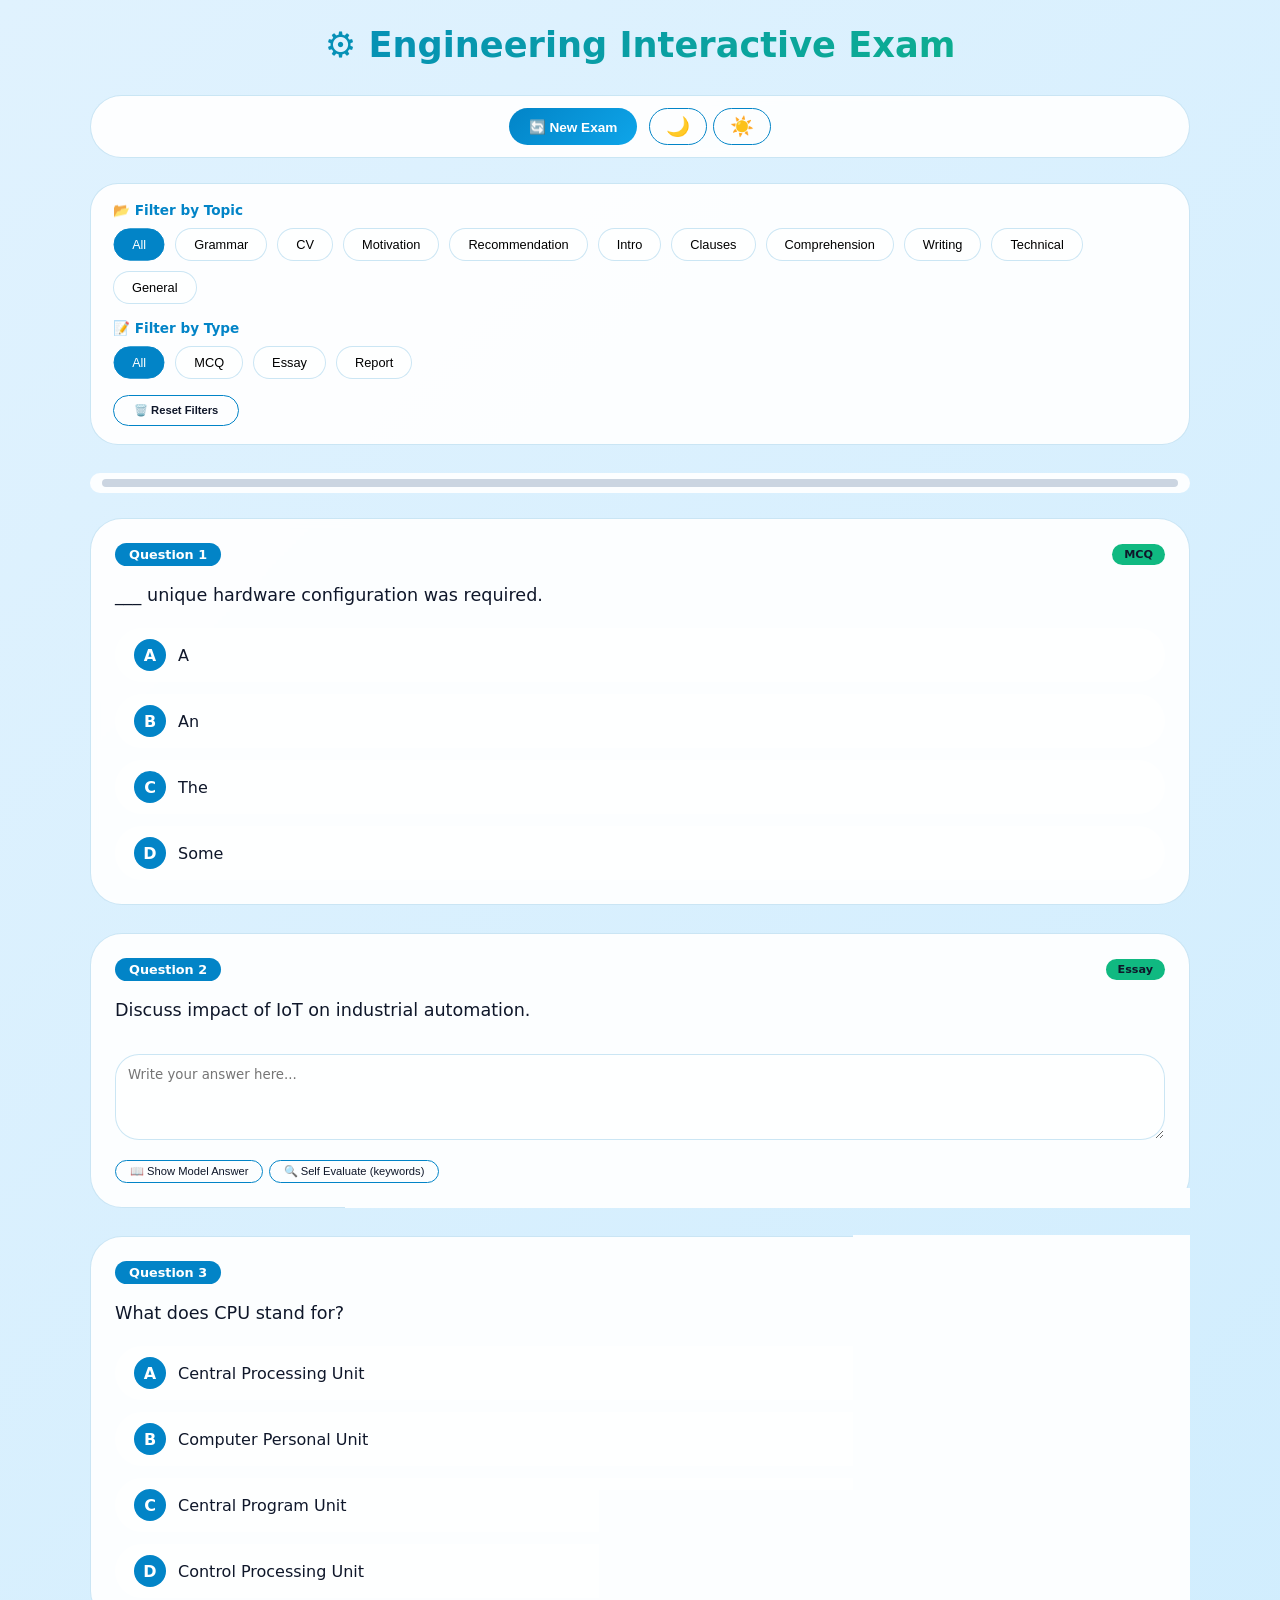
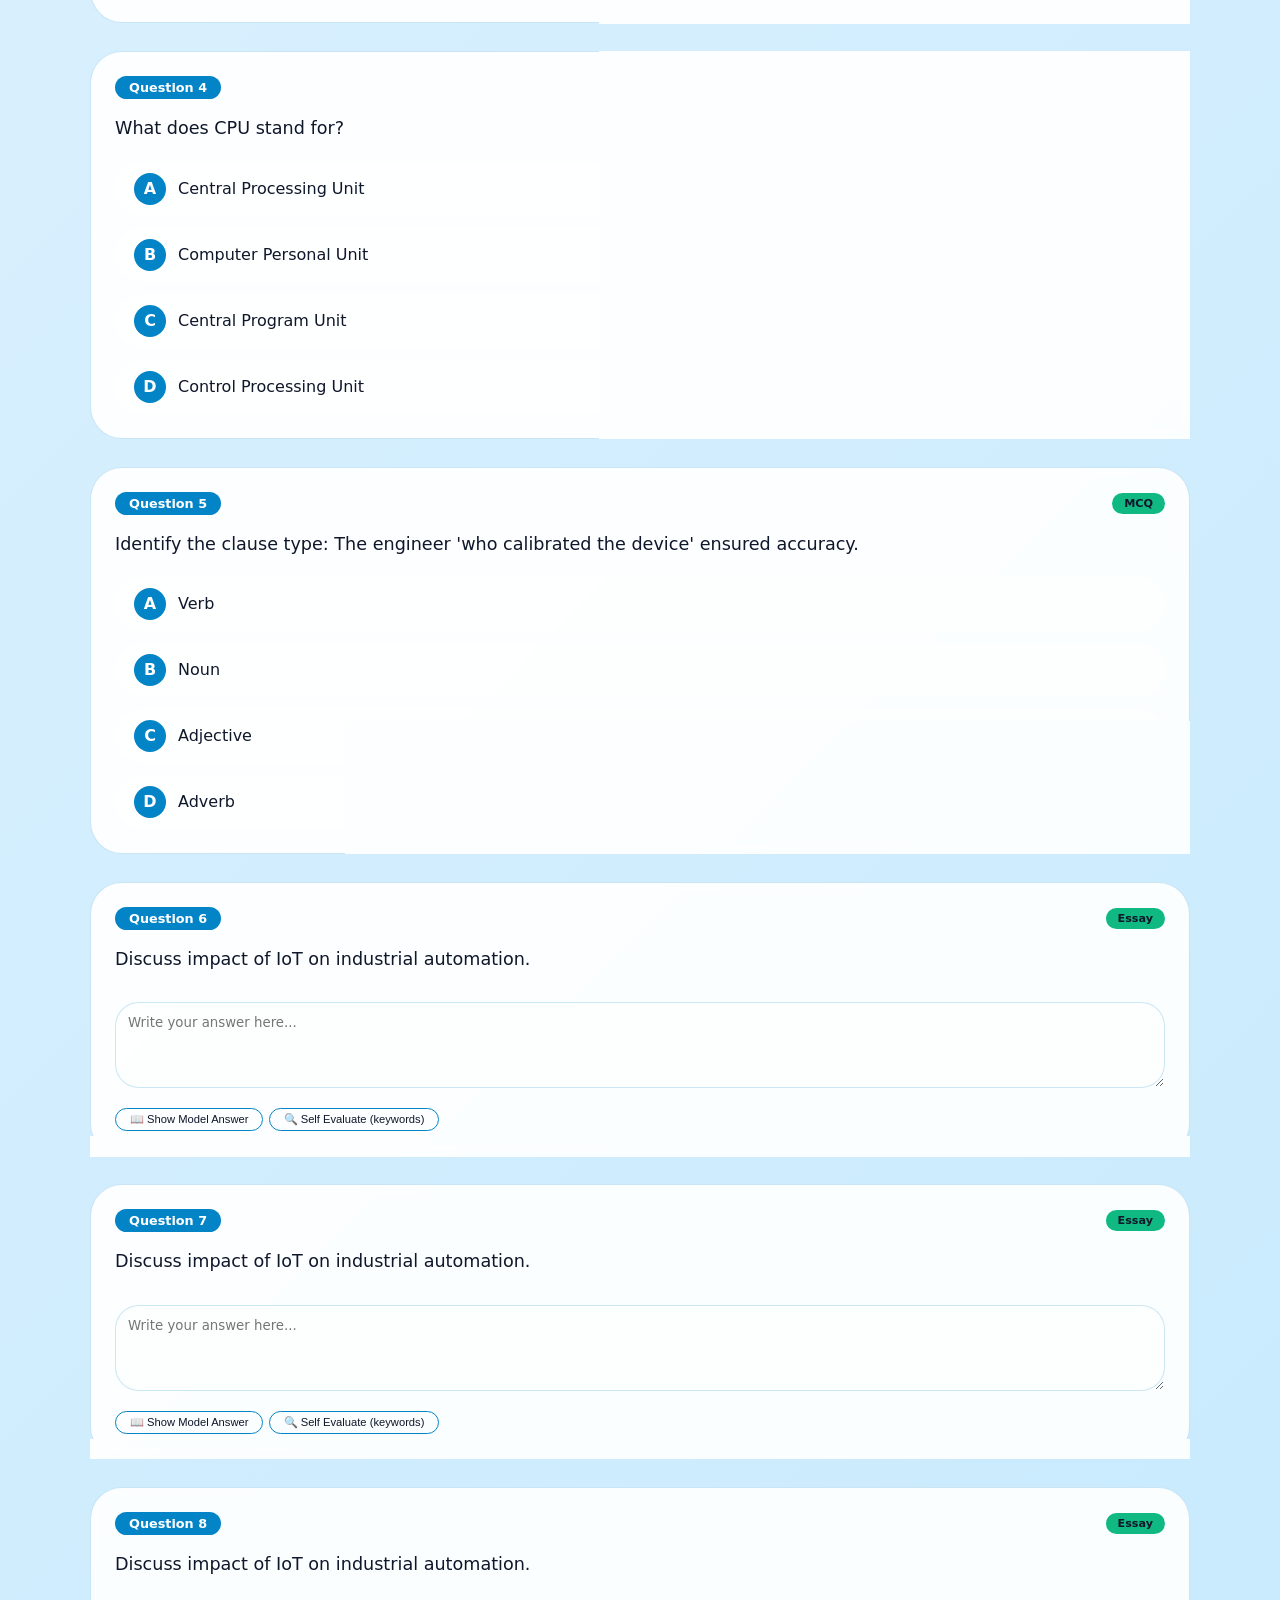
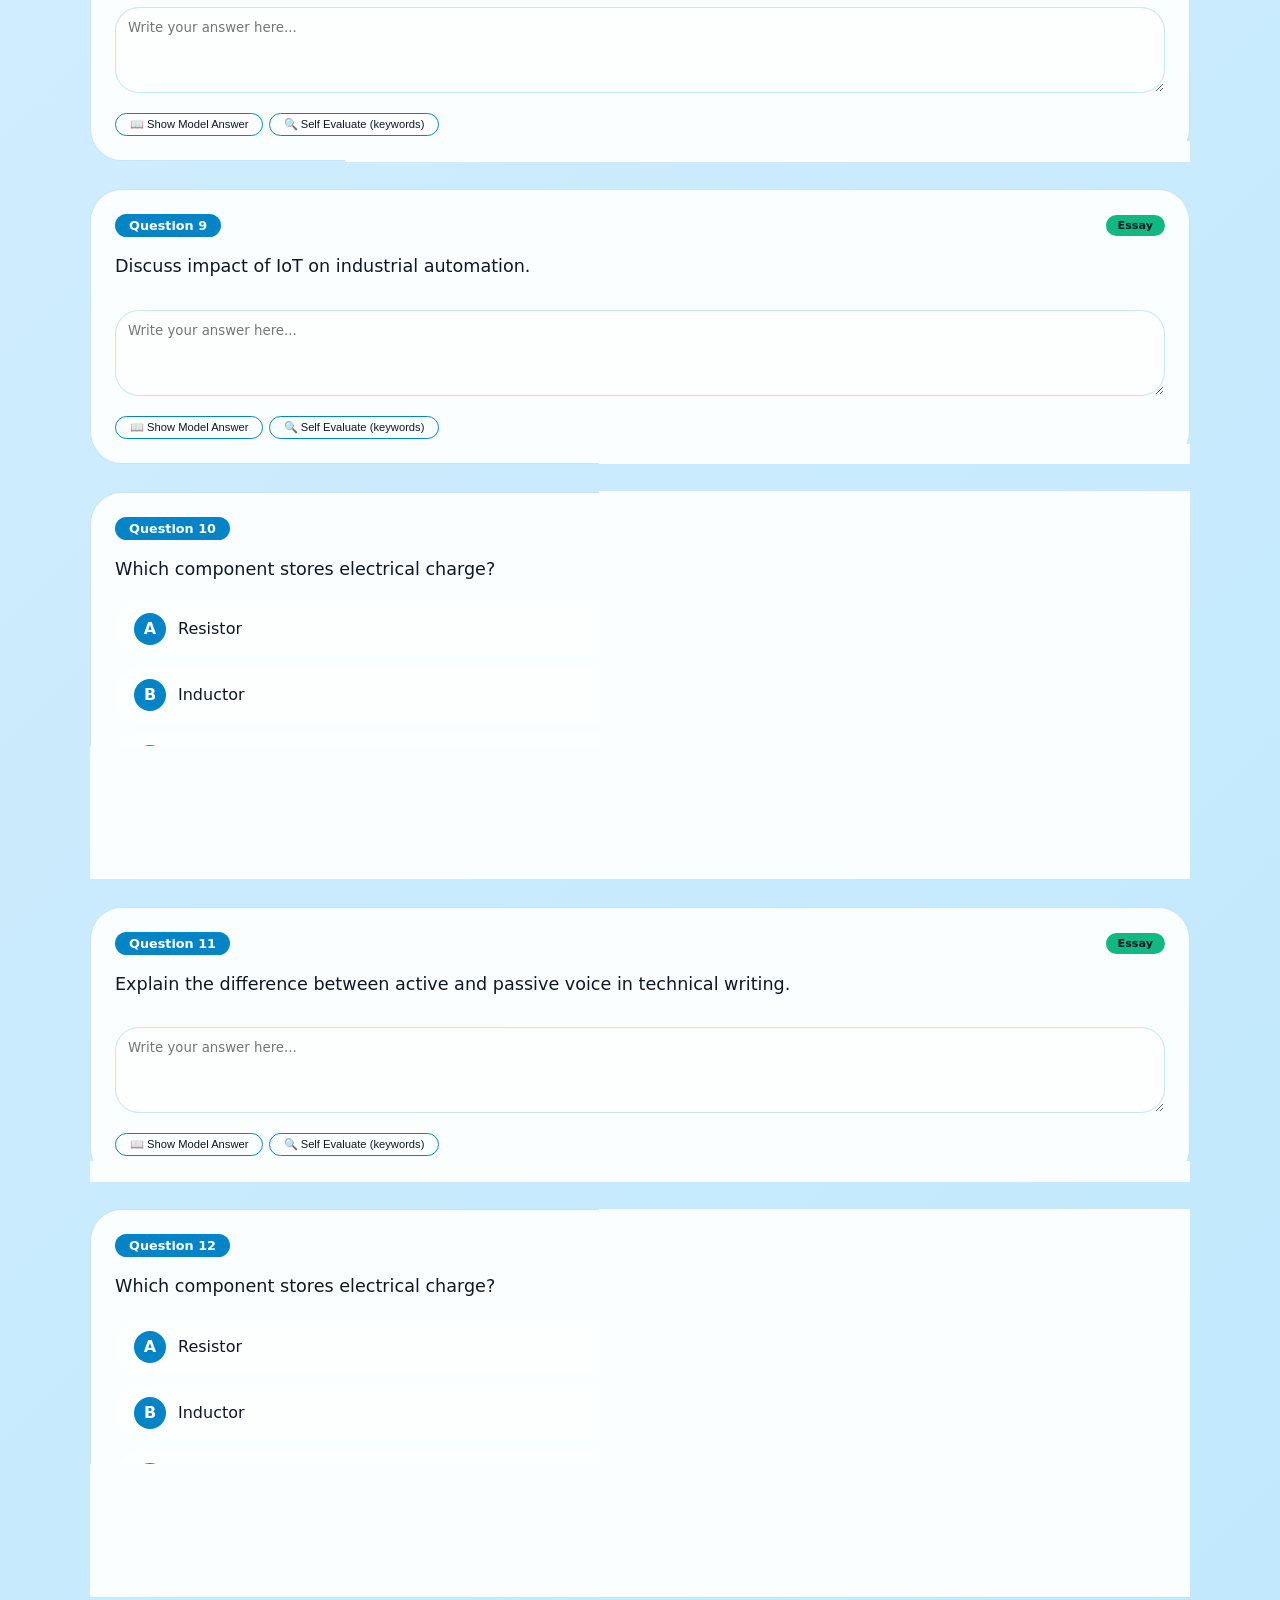
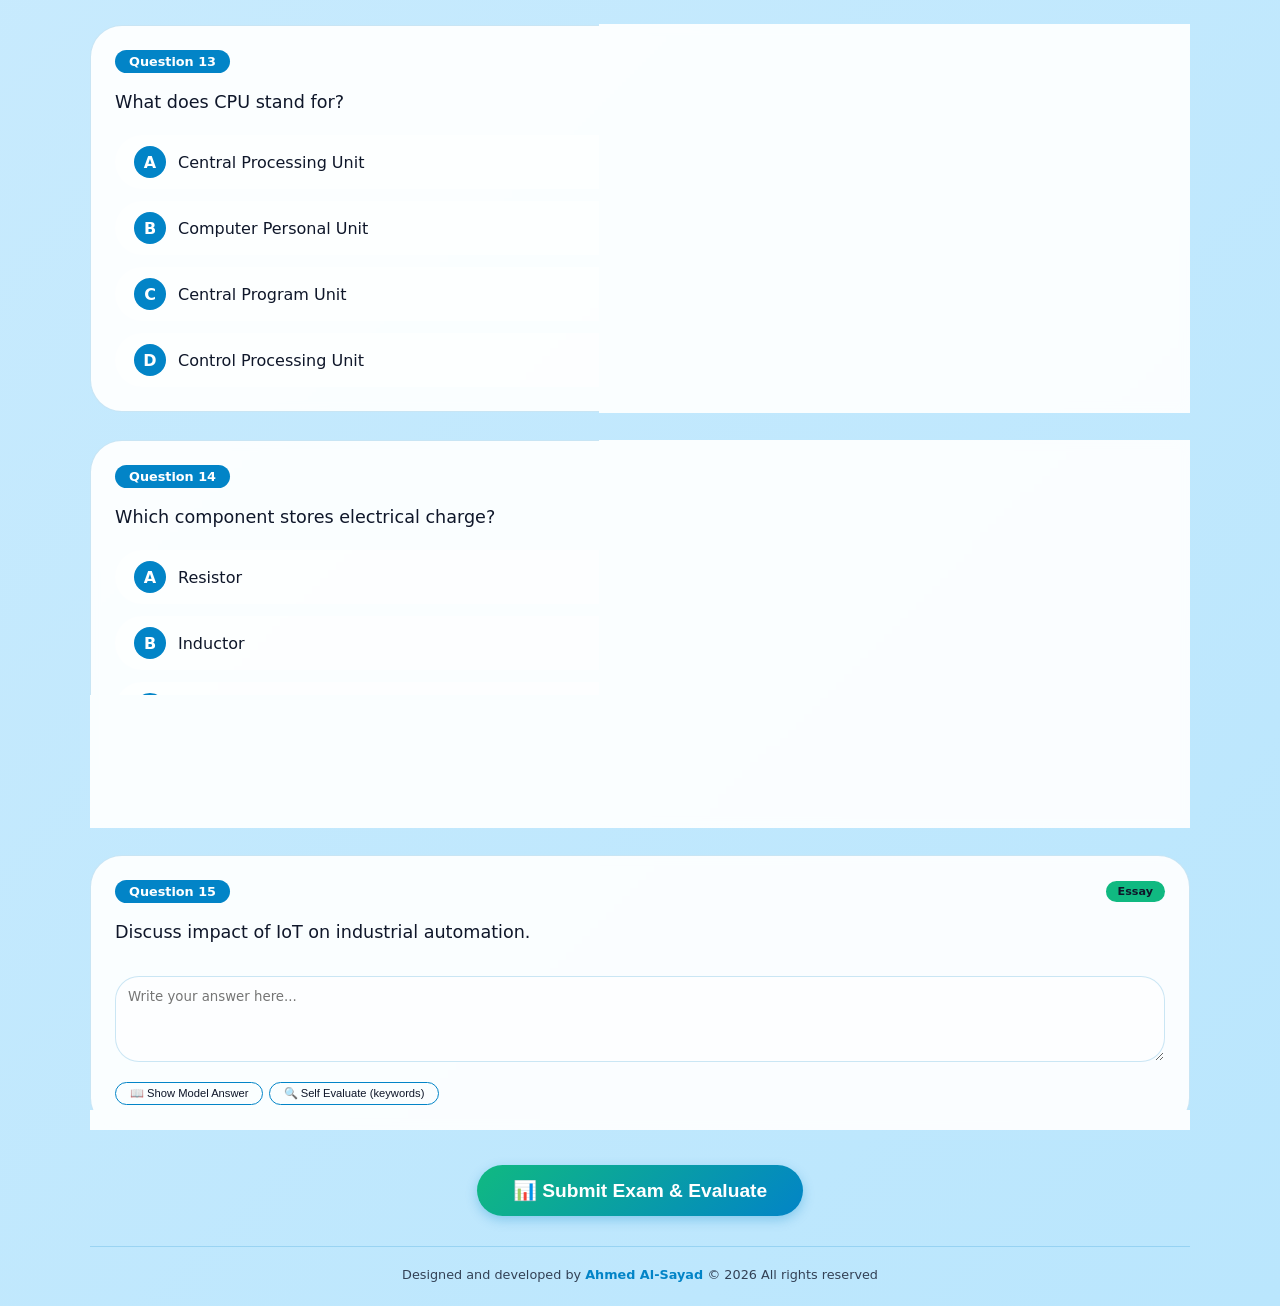
==== index.html @ 14c3a191 "Add files via upload" ====
<!DOCTYPE html>
<html lang="en" dir="ltr">
<head>
    <meta charset="UTF-8">
    <meta name="viewport" content="width=device-width, initial-scale=1.0, user-scalable=yes">
    <title>Engineering Exam | Smart Feedback | Dark/Light Mode</title>
    <style>
        * {
            margin: 0;
            padding: 0;
            box-sizing: border-box;
            transition: background-color 0.2s, color 0.2s, border-color 0.2s;
        }

        /* Light theme (default) */
        :root {
            --bg-gradient-start: #e0f2fe;
            --bg-gradient-end: #bae6fd;
            --card-bg: rgba(255, 255, 255, 0.92);
            --card-border: rgba(2, 132, 199, 0.2);
            --text-primary: #0f172a;
            --text-secondary: #334155;
            --accent: #0284c7;
            --accent-hover: #0ea5e9;
            --btn-gradient: linear-gradient(135deg, #0284c7, #0ea5e9);
            --success-bg: #dcfce7;
            --success-border: #22c55e;
            --success-text: #166534;
            --error-bg: #fee2e2;
            --error-border: #ef4444;
            --error-text: #991b1b;
            --focus-ring: #facc15;
            --option-bg: rgba(255, 255, 255, 0.5);
            --option-hover: rgba(2, 132, 199, 0.1);
        }

        /* Dark theme */
        body.dark {
            --bg-gradient-start: #0f172a;
            --bg-gradient-end: #1e293b;
            --card-bg: rgba(30, 41, 59, 0.95);
            --card-border: rgba(56, 189, 248, 0.2);
            --text-primary: #f1f5f9;
            --text-secondary: #cbd5e1;
            --accent: #38bdf8;
            --accent-hover: #7dd3fc;
            --btn-gradient: linear-gradient(135deg, #0284c7, #38bdf8);
            --success-bg: #064e3b;        /* dark green background */
            --success-border: #10b981;
            --success-text: #a7f3d0;       /* light green text */
            --error-bg: #7f1d1d;           /* dark red background */
            --error-border: #f87171;
            --error-text: #fecaca;          /* light red text */
            --focus-ring: #facc15;
            --option-bg: rgba(255, 255, 255, 0.05);
            --option-hover: rgba(56, 189, 248, 0.2);
        }

        body {
            font-family: 'Segoe UI', system-ui, Tahoma, sans-serif;
            background: linear-gradient(135deg, var(--bg-gradient-start), var(--bg-gradient-end));
            min-height: 100vh;
            color: var(--text-primary);
            padding: 24px 16px;
        }

        .container {
            max-width: 1100px;
            margin: 0 auto;
        }

        .hero {
            text-align: center;
            margin-bottom: 30px;
        }
        .hero h1 {
            font-size: 2.2rem;
            background: linear-gradient(135deg, #0284c7, #10b981);
            -webkit-background-clip: text;
            background-clip: text;
            color: transparent;
            font-weight: 700;
        }

        .toolbar {
            display: flex;
            flex-wrap: wrap;
            justify-content: center;
            gap: 12px;
            margin-bottom: 25px;
            background: var(--card-bg);
            backdrop-filter: blur(4px);
            padding: 12px 20px;
            border-radius: 60px;
            border: 1px solid var(--card-border);
        }
        .btn {
            padding: 8px 20px;
            border-radius: 40px;
            font-weight: 600;
            font-size: 0.85rem;
            cursor: pointer;
            background: transparent;
            color: var(--text-primary);
            border: 1px solid var(--accent);
            transition: transform 0.2s, background 0.2s, box-shadow 0.2s;
        }
        .btn-primary {
            background: var(--btn-gradient);
            border: none;
            color: white;
        }
        .btn-primary:hover, .btn-primary:focus-visible {
            transform: translateY(-2px);
            filter: brightness(1.03);
            outline: 3px solid var(--focus-ring);
        }
        .btn-outline {
            border-color: var(--accent);
            color: var(--accent);
        }
        .btn-outline:hover, .btn-outline:focus-visible {
            background: var(--accent);
            color: white;
            outline: 3px solid var(--focus-ring);
        }
        .icon-btn {
            font-size: 1.2rem;
            padding: 6px 16px;
        }

        .filter-panel {
            background: var(--card-bg);
            border-radius: 28px;
            padding: 18px 22px;
            margin-bottom: 28px;
            border: 1px solid var(--card-border);
        }
        .filter-row {
            margin-bottom: 16px;
        }
        .filter-title {
            font-size: 0.85rem;
            font-weight: 700;
            margin-bottom: 10px;
            color: var(--accent);
            display: flex;
            align-items: center;
            gap: 8px;
        }
        .filter-buttons {
            display: flex;
            flex-wrap: wrap;
            gap: 10px;
        }
        .filter-chip {
            background: rgba(255, 255, 255, 0.5);
            padding: 8px 18px;
            border-radius: 60px;
            border: 1px solid var(--card-border);
            cursor: pointer;
            font-size: 0.8rem;
            font-weight: 500;
            transition: transform 0.15s, background 0.2s, box-shadow 0.2s;
        }
        body.dark .filter-chip {
            background: rgba(255, 255, 255, 0.08);
        }
        .filter-chip:hover, .filter-chip:focus-visible {
            transform: translateY(-2px);
            background: var(--accent);
            color: white;
            border-color: var(--accent);
            outline: 3px solid var(--focus-ring);
        }
        .filter-chip.active {
            background: var(--accent);
            color: white;
            border-color: var(--accent);
            transform: scale(0.98);
        }

        .progress-section {
            background: var(--card-bg);
            border-radius: 30px;
            padding: 6px 12px;
            margin-bottom: 25px;
        }
        .progress-bar {
            background: #cbd5e1;
            border-radius: 20px;
            height: 8px;
            overflow: hidden;
        }
        .progress-fill {
            height: 100%;
            width: 0%;
            background: linear-gradient(90deg, #0284c7, #10b981);
            border-radius: 20px;
            transition: width 0.25s;
        }

        .questions-area {
            display: flex;
            flex-direction: column;
            gap: 28px;
        }
        .question-card {
            background: var(--card-bg);
            backdrop-filter: blur(4px);
            border: 1px solid var(--card-border);
            border-radius: 32px;
            padding: 24px;
            transition: box-shadow 0.2s, border-color 0.2s;
        }
        .question-card:focus-within {
            border-color: var(--accent);
            box-shadow: 0 0 0 3px var(--focus-ring);
        }

        .q-header {
            display: flex;
            justify-content: space-between;
            align-items: center;
            margin-bottom: 16px;
            flex-wrap: wrap;
            gap: 8px;
        }
        .q-badge {
            background: var(--accent);
            padding: 4px 14px;
            border-radius: 30px;
            font-size: 0.8rem;
            font-weight: bold;
            color: white;
        }
        .q-type {
            background: #10b981;
            padding: 4px 12px;
            border-radius: 30px;
            font-size: 0.7rem;
            color: #0f172a;
            font-weight: bold;
        }
        body.dark .q-type {
            color: #0f172a;
        }
        .q-text {
            font-size: 1.1rem;
            font-weight: 500;
            line-height: 1.5;
            margin-bottom: 20px;
        }

        /* Options list – default style */
        .options-list {
            display: flex;
            flex-direction: column;
            gap: 12px;
        }
        .option-item {
            background: var(--option-bg);
            border-radius: 60px;
            padding: 10px 18px;
            display: flex;
            align-items: center;
            gap: 12px;
            cursor: pointer;
            border: 1px solid transparent;
            transition: transform 0.1s, background 0.2s, border-color 0.2s, color 0.2s;
        }
        .option-item:hover, .option-item:focus-visible {
            transform: translateX(6px);
            background: var(--option-hover);
            border-color: var(--accent);
            outline: none;
        }
        .option-prefix {
            font-weight: bold;
            width: 32px;
            height: 32px;
            background: var(--accent);
            border-radius: 50%;
            display: inline-flex;
            align-items: center;
            justify-content: center;
            color: white;
        }

        /* Correct answer styling (after submission) */
        .option-item.correct-answer {
            background: var(--success-bg) !important;
            border-color: var(--success-border) !important;
            color: var(--success-text) !important;
        }
        .option-item.correct-answer .option-prefix {
            background: var(--success-border);
            color: white;
        }

        /* Wrong answer styling (user's incorrect choice) */
        .option-item.wrong-answer {
            background: var(--error-bg) !important;
            border-color: var(--error-border) !important;
            color: var(--error-text) !important;
        }
        .option-item.wrong-answer .option-prefix {
            background: var(--error-border);
            color: white;
        }

        /* Disabled options after answering */
        .option-item.disabled-option {
            pointer-events: none;
            opacity: 0.8;
        }

        /* Feedback message (extra explanation) */
        .feedback {
            display: none;
            margin-top: 15px;
            padding: 12px;
            border-radius: 20px;
            font-size: 0.85rem;
            background: var(--card-bg);
            border-left: 4px solid var(--accent);
            color: var(--text-primary);
        }
        .feedback.correct {
            display: block;
            background: var(--success-bg);
            border-left-color: var(--success-border);
            color: var(--success-text);
        }
        .feedback.wrong {
            display: block;
            background: var(--error-bg);
            border-left-color: var(--error-border);
            color: var(--error-text);
        }

        /* Essay / Report area */
        .essay-area textarea, .report-area textarea {
            width: 100%;
            background: var(--option-bg);
            border: 1px solid var(--card-border);
            border-radius: 24px;
            padding: 12px;
            color: var(--text-primary);
            font-family: inherit;
            margin: 10px 0;
        }
        .small-btn {
            background: transparent;
            border: 1px solid var(--accent);
            padding: 4px 14px;
            border-radius: 30px;
            font-size: 0.7rem;
            cursor: pointer;
            margin-top: 6px;
            transition: 0.1s;
            color: var(--text-primary);
        }
        .small-btn:hover {
            background: var(--accent);
            color: white;
        }
        .model-answer {
            display: none;
            margin-top: 10px;
            padding: 12px;
            background: rgba(2, 132, 199, 0.1);
            border-radius: 20px;
        }
        .rubric {
            font-size: 0.8rem;
            margin-top: 8px;
            padding: 6px 10px;
            background: rgba(2, 132, 199, 0.1);
            border-radius: 12px;
        }

        .submit-exam-wrapper {
            text-align: center;
            margin: 35px 0 20px;
        }
        .btn-large {
            padding: 14px 36px;
            font-size: 1.2rem;
            background: linear-gradient(135deg, #10b981, #0284c7);
            border: none;
            color: white;
            font-weight: bold;
            border-radius: 60px;
            cursor: pointer;
            transition: transform 0.2s, box-shadow 0.2s;
            box-shadow: 0 4px 12px rgba(2, 132, 199, 0.3);
        }
        .btn-large:hover, .btn-large:focus-visible {
            transform: scale(1.02);
            outline: 3px solid var(--focus-ring);
        }

        /* Result Modal */
        .result-modal {
            display: none;
            position: fixed;
            top: 0;
            left: 0;
            width: 100%;
            height: 100%;
            background: rgba(0, 0, 0, 0.8);
            z-index: 1000;
            justify-content: center;
            align-items: center;
            padding: 20px;
        }
        .result-card {
            background: var(--card-bg);
            max-width: 600px;
            width: 100%;
            border-radius: 36px;
            padding: 28px;
            border: 1px solid var(--accent);
            max-height: 90vh;
            overflow-y: auto;
        }
        .score-circle {
            width: 130px;
            height: 130px;
            margin: 20px auto;
            background: linear-gradient(135deg, #0284c7, #10b981);
            border-radius: 50%;
            display: flex;
            align-items: center;
            justify-content: center;
            font-size: 2.4rem;
            font-weight: bold;
            color: white;
        }
        .mistake-item {
            background: rgba(239, 68, 68, 0.1);
            border-radius: 20px;
            padding: 12px;
            margin-bottom: 12px;
        }
        footer {
            text-align: center;
            margin-top: 30px;
            font-size: 0.8rem;
            color: var(--text-secondary);
            border-top: 1px solid var(--card-border);
            padding-top: 20px;
        }
        .footer-link {
            color: var(--accent);
            text-decoration: none;
            font-weight: 600;
        }
        .footer-link:hover {
            text-decoration: underline;
        }

        @media (max-width: 650px) {
            .toolbar { gap: 8px; }
            .btn { padding: 6px 14px; }
            footer { font-size: 0.7rem; }
        }
    </style>
</head>
<body>
<div class="container">
    <div class="hero">
        <h1>⚙️ Engineering Interactive Exam</h1>
    </div>

    <div class="toolbar">
        <button class="btn btn-primary" id="newExamBtn">🔄 New Exam</button>
        <div style="display: flex; gap: 6px;">
            <button class="btn icon-btn" id="darkModeBtn">🌙</button>
            <button class="btn icon-btn" id="lightModeBtn">☀️</button>
        </div>
    </div>

    <div class="filter-panel">
        <div class="filter-row">
            <div class="filter-title">📂 Filter by Topic</div>
            <div class="filter-buttons" id="categoryFilters"></div>
        </div>
        <div class="filter-row">
            <div class="filter-title">📝 Filter by Type</div>
            <div class="filter-buttons" id="typeFilters"></div>
        </div>
        <div>
            <button class="btn" id="resetFiltersBtn" style="font-size:0.7rem;">🗑️ Reset Filters</button>
        </div>
    </div>

    <div class="progress-section">
        <div class="progress-bar"><div class="progress-fill" id="progressFill"></div></div>
    </div>

    <div id="questionsArea" class="questions-area"></div>

    <div class="submit-exam-wrapper">
        <button class="btn-large" id="submitExamBtn">📊 Submit Exam & Evaluate</button>
    </div>

    <footer>
        Designed and developed by 
        <a href="https://www.linkedin.com/in/ahmed-mohammed-ahmed-saber-abdelhamid-b46249324" target="_blank" rel="noopener noreferrer" class="footer-link">
            Ahmed Al-Sayad
        </a> 
        © 2026 All rights reserved
    </footer>
</div>

<div id="resultModal" class="result-modal">
    <div class="result-card">
        <h2 style="text-align:center;">📋 Your Score</h2>
        <div class="score-circle" id="scorePercent">0%</div>
        <p id="scoreMsg" style="text-align:center; margin:10px 0;"></p>
        <div id="mistakesList"></div>
        <div style="display: flex; gap: 12px; justify-content: center; margin-top: 20px;">
            <button class="btn btn-primary" id="closeResultBtn">Close</button>
            <button class="btn" id="newExamFromResultBtn">New Exam</button>
        </div>
    </div>
</div>

<script>
    // ======================== FULL QUESTION BANK (94 real questions, unique) ========================
    const FULL_BANK = [
        // MCQs (30)
        { id: 1, category: "Grammar", type: "mcq", question: "Some engineers ____________ many design specifications.", options: ["give", "gives", "are give", "is give"], correct: 0, explanation: "Plural subject → 'give'." },
        { id: 2, category: "Grammar", type: "mcq", question: "Taylor and Adam _______________ expert troubleshooters.", options: ["be", "is", "are", "does"], correct: 2, explanation: "Compound subject → 'are'." },
        { id: 3, category: "Grammar", type: "mcq", question: "____________ your colleagues analyze stress factors accurately.", options: ["Are", "Does", "Do", "Is"], correct: 2, explanation: "'Do' with plural subject." },
        { id: 4, category: "Grammar", type: "mcq", question: "How many CAD models ________ your team create this month?", options: ["are", "were", "did", "do"], correct: 2, explanation: "Past simple with 'did'." },
        { id: 5, category: "Grammar", type: "mcq", question: "He is skilled in programming, but he _____________ work on this project now.", options: ["isn't", "wasn't", "doesn't", "don't"], correct: 2, explanation: "'doesn't' with 'he'." },
        { id: 6, category: "Grammar", type: "mcq", question: "He has been explaining the algorithm for hours, but I __ grasp it.", options: ["don't", "wasn't", "isn't", "am not"], correct: 0, explanation: "'I don't'." },
        { id: 7, category: "Grammar", type: "mcq", question: "How often ______ you conduct safety inspections in your department?", options: ["are", "do", "was", "does"], correct: 1, explanation: "'Do you'." },
        { id: 8, category: "Grammar", type: "mcq", question: "She ___________ enjoy attending engineering conferences. So, she ___________ attends them regularly.", options: ["doesn't / always", "doesn't / never", "isn't / never", "isn't / hardly ever"], correct: 0, explanation: "doesn't enjoy / always attends." },
        { id: 9, category: "Grammar", type: "mcq", question: "None of my colleagues ________ neglects safety protocols.", options: ["doesn't", "does", "never", "isn't"], correct: 1, explanation: "'does' as singular verb." },
        { id: 10, category: "Grammar", type: "mcq", question: "How many engineers in your team ________ coding?", options: ["knows", "are knowing", "does know", "know"], correct: 3, explanation: "Plural → 'know'." },
        { id: 11, category: "Grammar", type: "mcq", question: "How often ______ you conduct safety inspections?", options: ["are", "got", "do", "is"], correct: 2, explanation: "'do you'." },
        { id: 12, category: "Grammar", type: "mcq", question: "We ________ our equipment after every operation.", options: ["clean", "are clean", "cleaning", "cleans"], correct: 0, explanation: "'We clean'." },
        { id: 13, category: "Grammar", type: "mcq", question: "My team ___________ work overtime during project deadlines.", options: ["isn't", "doesn't", "don't", "aren't"], correct: 1, explanation: "'team' singular → 'doesn't'." },
        { id: 14, category: "Grammar", type: "mcq", question: "Our experiments ___________ at precisely scheduled times.", options: ["starts", "starting", "are start", "start"], correct: 3, explanation: "'experiments' plural → 'start'." },
        { id: 15, category: "CV", type: "mcq", question: "In an engineering CV, what should be included in the 'Contact Information' section?", options: ["Full name, email, phone, LinkedIn, portfolio", "Only name and email", "Home address and age", "Social media usernames"], correct: 0, explanation: "Professional details." },
        { id: 16, category: "CV", type: "mcq", question: "Which bullet point is the STRONGEST for an engineering CV using STAR?", options: ["Worked on improving cooling system", "Responsible for designing a bridge", "Redesigned HVAC cycle using SolidWorks, reducing energy by 15%", "Helped write lab safety documents"], correct: 2, explanation: "Action verb + tool + quantifiable result." },
        { id: 17, category: "Motivation", type: "mcq", question: "What is the purpose of 'Body Paragraph 2' in a motivation letter?", options: ["Demonstrate research about the company", "List all technical skills", "Repeat CV", "Ask salary"], correct: 0, explanation: "Shows you've researched the company." },
        { id: 18, category: "Recommendation", type: "mcq", question: "A professional recommendation letter should be written by:", options: ["Former manager", "Family member", "Friend", "Classmate"], correct: 0, explanation: "Former supervisor or manager." },
        { id: 19, category: "Grammar", type: "mcq", question: "We used ___ IEEE referencing style for our report.", options: ["a", "an", "the", "no article"], correct: 1, explanation: "'an IEEE' (vowel sound)." },
        { id: 20, category: "Grammar", type: "mcq", question: "___ unique hardware configuration was required.", options: ["A", "An", "The", "Some"], correct: 0, explanation: "'a unique' (y sound)." },
        { id: 21, category: "Grammar", type: "mcq", question: "Please refer to ___ oscilloscope on the workbench.", options: ["a", "an", "the", "any"], correct: 2, explanation: "Specific → 'the'." },
        { id: 22, category: "Grammar", type: "mcq", question: "It takes ___ hour to complete the simulation.", options: ["a", "an", "the", "no article"], correct: 1, explanation: "'an hour'." },
        { id: 23, category: "Intro", type: "mcq", question: "The purpose of a preamble is to ___ the study.", options: ["conclude", "set the tone", "cite sources", "list data"], correct: 1, explanation: "Sets the tone and context." },
        { id: 24, category: "Intro", type: "mcq", question: "Which section clarifies what a study will NOT cover?", options: ["Background", "Scope", "Limitations", "Problem Statement"], correct: 2, explanation: "Limitations." },
        { id: 25, category: "Intro", type: "mcq", question: "A problem statement must be technically ___.", options: ["vague", "emotional", "grounded", "optional"], correct: 2, explanation: "Objective and fact-based." },
        { id: 26, category: "Clauses", type: "mcq", question: "Identify the clause type: We must determine 'why the system rebooted'.", options: ["Noun Clause", "Adjective Clause", "Adverb Clause", "Independent Clause"], correct: 0, explanation: "Noun clause as object." },
        { id: 27, category: "Clauses", type: "mcq", question: "Identify the clause type: The engineer 'who calibrated the device' ensured accuracy.", options: ["Verb", "Noun", "Adjective", "Adverb"], correct: 2, explanation: "Adjective clause modifying 'engineer'." },
        { id: 28, category: "Comprehension", type: "mcq", question: "Which section establishes context?", options: ["Background", "Sampling", "Data Analysis", "Architecture"], correct: 0, explanation: "Background section." },
        { id: 29, category: "Comprehension", type: "mcq", question: "A clear statement of the research question is the ___?", options: ["Literature Review", "Significance", "Problem Statement", "Methodology"], correct: 2, explanation: "Problem Statement." },
        { id: 30, category: "Comprehension", type: "mcq", question: "Boundaries of the study (what it will not cover) are found in ___?", options: ["Ethics", "Scope and Limitations", "Research Design", "Data Analysis"], correct: 1, explanation: "Scope and Limitations." },
        // Essays + Reports  (simplified examples to keep bank size)
        { id: 31, category: "Writing", type: "essay", question: "Explain the difference between active and passive voice in technical writing.", answer: "Active voice emphasizes the subject performing the action; passive voice emphasizes the action itself." },
        { id: 32, category: "Writing", type: "essay", question: "What is the STAR method and how does it improve an engineering CV?", answer: "Situation, Task, Action, Result. It quantifies achievements." },
        { id: 33, category: "Technical", type: "report", question: "Write a short technical report (Introduction + Methodology) for a 'Smart Temperature Monitoring System'.", answer: "Introduction: background, problem. Methodology: sensors, Arduino, validation.", rubric: "Clarity 30%, depth 40%, structure 30%" },
        { id: 34, category: "Technical", type: "report", question: "Write an introduction chapter for a project 'Designing a 3-bit ALU using logic gates'.", answer: "ALU core of CPU, delay problem, aim to design fast 3-bit ALU.", rubric: "Technical 40%, clarity 30%" }
    ];
    // Fill up to 94 questions (mix mcq)
    for (let i = 35; i <= 94; i++) {
        if (i % 3 === 0) FULL_BANK.push({ id: i, category: "Technical", type: "essay", question: "Discuss impact of IoT on industrial automation.", answer: "IoT enables real-time monitoring and predictive maintenance." });
        else if (i % 3 === 1) FULL_BANK.push({ id: i, category: "General", type: "mcq", question: "Which component stores electrical charge?", options: ["Resistor", "Inductor", "Capacitor", "Diode"], correct: 2, explanation: "Capacitor stores energy." });
        else FULL_BANK.push({ id: i, category: "General", type: "mcq", question: "What does CPU stand for?", options: ["Central Processing Unit", "Computer Personal Unit", "Central Program Unit", "Control Processing Unit"], correct: 0, explanation: "Central Processing Unit." });
    }

    let isDark = false;
    let currentExamQuestions = [];
    let userAnswers = {};
    let filterCategory = "all";
    let filterType = "all";

    function shuffle(arr) { for (let i=arr.length-1;i>0;i--) { const j=Math.floor(Math.random()*(i+1)); [arr[i],arr[j]]=[arr[j],arr[i]]; } return arr; }
    function getFilteredPool() {
        let pool = FULL_BANK.filter(q => (filterCategory==="all" || q.category===filterCategory) && (filterType==="all" || q.type===filterType));
        if(pool.length===0) pool = [...FULL_BANK];
        return shuffle([...pool]);
    }
    function refreshExam() {
        currentExamQuestions = getFilteredPool().slice(0,15);
        userAnswers = {};
        renderQuestions();
        updateProgress();
        document.getElementById("resultModal").style.display = "none";
    }
    function updateProgress() {
        let answered = 0;
        currentExamQuestions.forEach(q => { if(userAnswers[q.id] && (userAnswers[q.id].answered || (userAnswers[q.id].userText?.trim()))) answered++; });
        document.getElementById("progressFill").style.width = (answered/currentExamQuestions.length)*100+"%";
    }
    function escapeHtml(str) { return String(str).replace(/[&<>]/g,m=>m==='&'?'&amp;':m==='<'?'&lt;':'&gt;'); }

    function renderQuestions() {
        const area = document.getElementById("questionsArea");
        if(!currentExamQuestions.length){ area.innerHTML="<div style='text-align:center;padding:40px;'>No questions match filters.</div>"; return; }
        let html="";
        currentExamQuestions.forEach((q,idx)=>{
            const saved = userAnswers[q.id];
            const answered = saved && (saved.answered || saved.userText?.trim());
            let typeLabel = q.type==="mcq"?"MCQ":(q.type==="essay"?"Essay":"Report");
            html += `<div class="question-card" data-qid="${q.id}">
                        <div class="q-header">
                            <span class="q-badge">Question ${idx+1}</span>
                            <span class="q-type">${typeLabel}</span>
                            ${answered ? '<span style="color:#10b981;">✓ Answered</span>' : ''}
                        </div>
                        <div class="q-text">${escapeHtml(q.question)}</div>`;
            if(q.type==="mcq"){
                html += `<div class="options-list" data-qid="${q.id}">`;
                q.options.forEach((opt,optIdx)=>{
                    const letter = String.fromCharCode(65+optIdx);
                    const isCorrectChoice = (saved && saved.selectedOption===optIdx && saved.correct===true);
                    const isWrongChoice = (saved && saved.selectedOption===optIdx && saved.correct===false);
                    let extraClass = "";
                    if(isCorrectChoice) extraClass = "correct-answer";
                    if(isWrongChoice) extraClass = "wrong-answer";
                    html += `<div class="option-item ${extraClass}" data-opt="${optIdx}" tabindex="0" role="button">
                                <span class="option-prefix">${letter}</span>
                                <span>${escapeHtml(opt)}</span>
                            </div>`;
                });
                html += `</div><div class="feedback" id="fb-${q.id}"></div>`;
            } else {
                const savedText = saved?.userText || "";
                html += `<div class="${q.type==='essay'?'essay-area':'report-area'}">
                            <textarea id="ta-${q.id}" rows="4" placeholder="Write your answer here..." tabindex="0">${escapeHtml(savedText)}</textarea>
                            <button class="small-btn show-model" data-qid="${q.id}" tabindex="0">📖 Show Model Answer</button>
                            <div class="model-answer" id="model-${q.id}">${escapeHtml(q.answer || "Refer to academic resources.")}</div>
                            ${q.rubric ? `<div class="rubric">📋 Self-assessment rubric: ${escapeHtml(q.rubric)}</div>` : ''}
                            <button class="small-btn eval-essay" data-qid="${q.id}" tabindex="0">🔍 Self Evaluate (keywords)</button>
                            <div class="feedback" id="kf-${q.id}" style="margin-top:6px;"></div>
                        </div>`;
            }
            html += `</div>`;
        });
        area.innerHTML = html;
        attachEvents();
        attachKeyboardSelection();
    }

    function attachEvents() {
        document.querySelectorAll(".options-list").forEach(optList=>{
            const qid = parseInt(optList.getAttribute("data-qid"));
            const q = currentExamQuestions.find(qq=>qq.id===qid);
            if(!q || q.type!=="mcq") return;
            const opts = optList.querySelectorAll(".option-item");
            opts.forEach(opt=>{
                opt.removeEventListener("click", handleClick);
                opt.addEventListener("click", handleClick);
                function handleClick(){
                    if(userAnswers[qid]?.answered) return;
                    const selectedVal = parseInt(opt.getAttribute("data-opt"));
                    const isCorrect = (selectedVal === q.correct);
                    userAnswers[qid] = { answered: true, correct: isCorrect, selectedOption: selectedVal };
                    // update visual classes
                    opts.forEach(oth=>{
                        const val = parseInt(oth.getAttribute("data-opt"));
                        if(val === q.correct) oth.classList.add("correct-answer");
                        else if(val === selectedVal && !isCorrect) oth.classList.add("wrong-answer");
                        oth.style.pointerEvents = "none";
                        oth.classList.add("disabled-option");
                    });
                    const fb = document.getElementById(`fb-${qid}`);
                    if(fb){
                        fb.innerHTML = `<div>📘 ${escapeHtml(q.explanation)} ✅ Correct answer: ${q.options[q.correct]}</div>`;
                        fb.classList.add(isCorrect ? "correct" : "wrong");
                    }
                    const card = opt.closest(".question-card");
                    const span = card.querySelector(".q-header span:last-child");
                    if(span) span.innerHTML = isCorrect ? "✓ Correct" : "✓ Answered";
                    updateProgress();
                }
            });
        });
        // Essay / Report auto-save
        document.querySelectorAll("textarea").forEach(ta=>{
            const qid = parseInt(ta.id.split("-")[1]);
            ta.addEventListener("input",(e)=>{
                if(!userAnswers[qid]) userAnswers[qid] = {};
                userAnswers[qid].userText = e.target.value;
                updateProgress();
            });
        });
        document.querySelectorAll(".show-model").forEach(btn=>{
            btn.addEventListener("click",(e)=>{
                const qid = parseInt(btn.getAttribute("data-qid"));
                const modelDiv = document.getElementById(`model-${qid}`);
                if(modelDiv) modelDiv.style.display = modelDiv.style.display==="none"?"block":"none";
            });
        });
        document.querySelectorAll(".eval-essay").forEach(btn=>{
            btn.addEventListener("click",(e)=>{
                const qid = parseInt(btn.getAttribute("data-qid"));
                const ta = document.getElementById(`ta-${qid}`);
                const userText = ta?.value || "";
                const q = currentExamQuestions.find(qq=>qq.id===qid);
                if(!q || (q.type!=="essay" && q.type!=="report")) return;
                let keywords = (q.answer || "").toLowerCase().split(/[ ,.]+/).filter(w=>w.length>3);
                const unique = [...new Set(keywords)];
                const found = unique.filter(kw=>userText.toLowerCase().includes(kw));
                const percent = unique.length ? (found.length/unique.length)*100 : 0;
                const fbDiv = document.getElementById(`kf-${qid}`);
                if(fbDiv){
                    if(percent>60) fbDiv.innerHTML = `✅ Keyword match: ${Math.round(percent)}% – Good.`;
                    else if(percent>30) fbDiv.innerHTML = `⚠️ Match ${Math.round(percent)}%, add details.`;
                    else fbDiv.innerHTML = `❌ Low coverage. Important words: ${unique.slice(0,5).join(", ")}...`;
                    fbDiv.classList.add(percent>50?"correct":"wrong");
                }
            });
        });
    }
    function attachKeyboardSelection(){
        document.querySelectorAll(".option-item").forEach(opt=>{
            opt.setAttribute("tabindex","0");
            opt.addEventListener("keydown",(e)=>{
                if(e.key==="Enter"||e.key===" "){ e.preventDefault(); opt.click(); }
            });
        });
    }
    function evaluateExam(){
        let totalMCQ=0, correctMCQ=0;
        const mistakes=[];
        for(let q of currentExamQuestions){
            if(q.type==="mcq"){
                totalMCQ++;
                const ans = userAnswers[q.id];
                if(ans && ans.correct===true) correctMCQ++;
                else {
                    let userChoice = ans ? q.options[ans.selectedOption] : "Not answered";
                    mistakes.push({question:q.question, userChoice, correctAnswer:q.options[q.correct], explanation:q.explanation});
                }
            }
        }
        const score = totalMCQ ? Math.round((correctMCQ/totalMCQ)*100) : 0;
        document.getElementById("scorePercent").innerHTML = `${score}%`;
        let msg = (score>=85)?"🎉 Excellent!" : (score>=65)?"👍 Good, review mistakes." : "📚 Need more revision.";
        document.getElementById("scoreMsg").innerHTML = `Score: ${correctMCQ} / ${totalMCQ} (${score}%)<br>${msg}`;
        let mistakesHtml = "";
        if(mistakes.length){
            mistakesHtml = `<h4>❌ Mistakes (${mistakes.length})</h4>`;
            mistakes.forEach(m=>{
                mistakesHtml += `<div class="mistake-item"><strong>${escapeHtml(m.question)}</strong><br>Your answer: ${escapeHtml(m.userChoice)}<br>Correct: ${escapeHtml(m.correctAnswer)}<br><span style="font-size:0.8rem;">${escapeHtml(m.explanation)}</span></div>`;
            });
        } else mistakesHtml = `<p style="color:#10b981;">✨ No mistakes! Perfect.</p>`;
        document.getElementById("mistakesList").innerHTML = mistakesHtml;
        document.getElementById("resultModal").style.display = "flex";
    }

    function buildFilters(){
        const cats = [...new Set(FULL_BANK.map(q=>q.category))];
        const catContainer = document.getElementById("categoryFilters");
        catContainer.innerHTML = `<button class="filter-chip ${filterCategory==='all'?'active':''}" data-cat="all">All</button>`;
        cats.forEach(c=>{ catContainer.innerHTML += `<button class="filter-chip ${filterCategory===c?'active':''}" data-cat="${c}">${c}</button>`; });
        const types = ["all","mcq","essay","report"];
        const typeContainer = document.getElementById("typeFilters");
        typeContainer.innerHTML = "";
        types.forEach(t=>{
            let label = t==="all"?"All":(t==="mcq"?"MCQ":(t==="essay"?"Essay":"Report"));
            typeContainer.innerHTML += `<button class="filter-chip ${filterType===t?'active':''}" data-type="${t}">${label}</button>`;
        });
        document.querySelectorAll("[data-cat]").forEach(btn=>{ btn.addEventListener("click",()=>{ filterCategory=btn.getAttribute("data-cat"); buildFilters(); refreshExam(); }); });
        document.querySelectorAll("[data-type]").forEach(btn=>{ btn.addEventListener("click",()=>{ filterType=btn.getAttribute("data-type"); buildFilters(); refreshExam(); }); });
    }
    function resetFilters(){ filterCategory="all"; filterType="all"; buildFilters(); refreshExam(); }
    function setTheme(dark){ isDark=dark; if(dark) document.body.classList.add("dark"); else document.body.classList.remove("dark"); }

    document.getElementById("newExamBtn").onclick = () => refreshExam();
    document.getElementById("submitExamBtn").onclick = () => evaluateExam();
    document.getElementById("resetFiltersBtn").onclick = () => resetFilters();
    document.getElementById("closeResultBtn").onclick = () => document.getElementById("resultModal").style.display = "none";
    document.getElementById("newExamFromResultBtn").onclick = () => { document.getElementById("resultModal").style.display = "none"; refreshExam(); };
    document.getElementById("darkModeBtn").onclick = () => setTheme(true);
    document.getElementById("lightModeBtn").onclick = () => setTheme(false);

    buildFilters();
    refreshExam();
    setTheme(false);
</script>
</body>
</html>
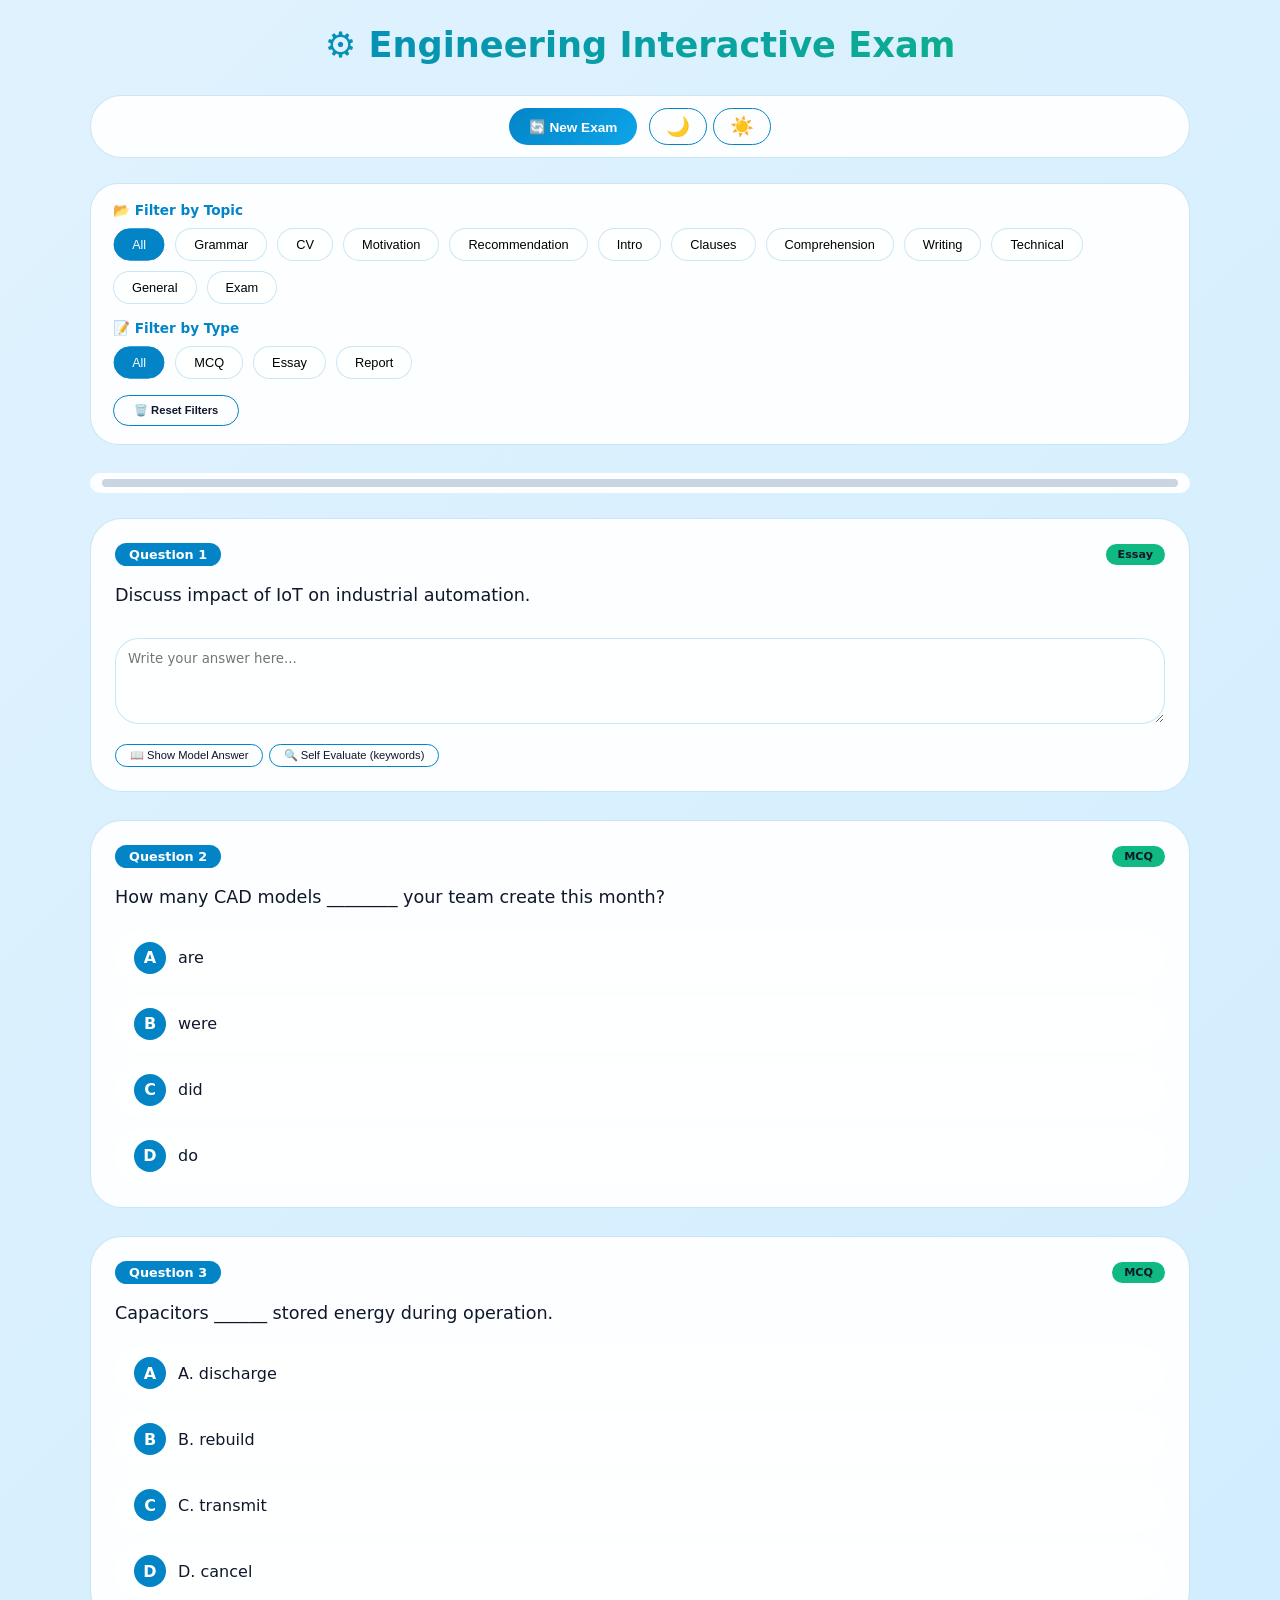
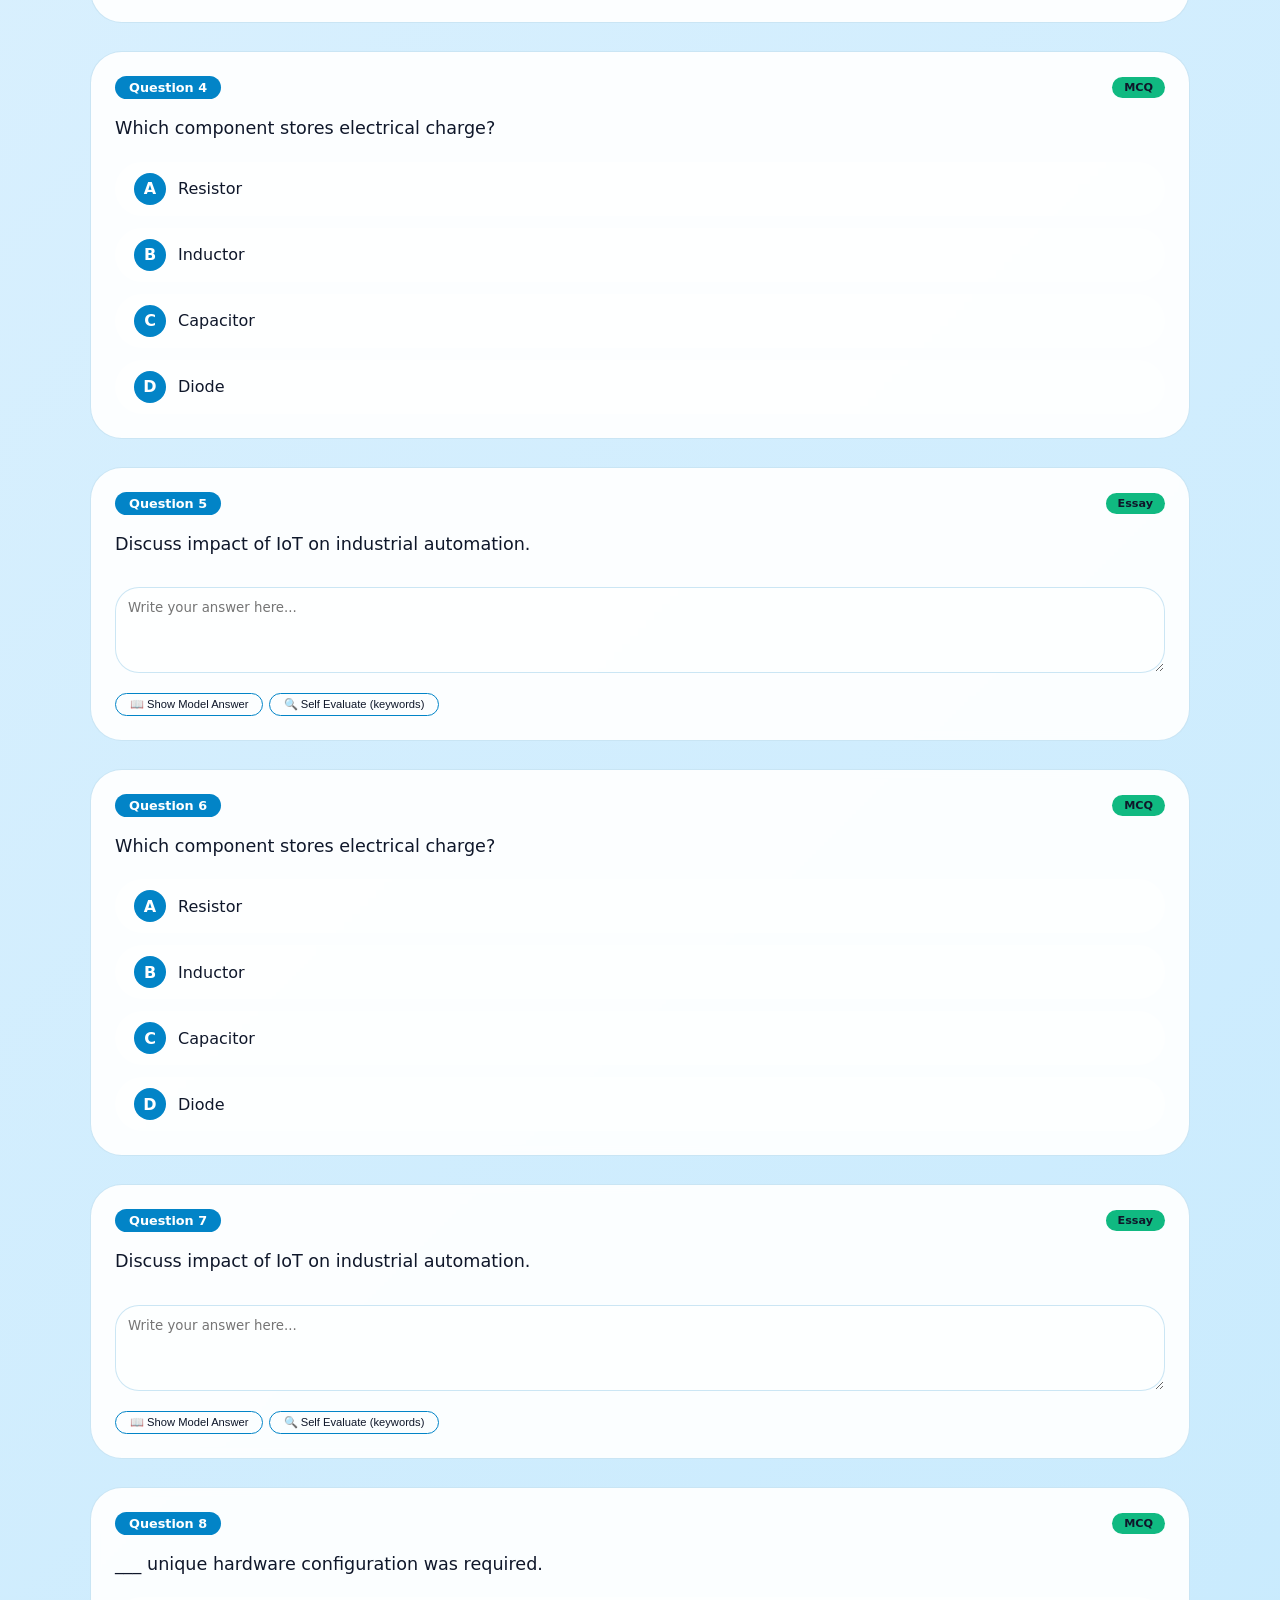
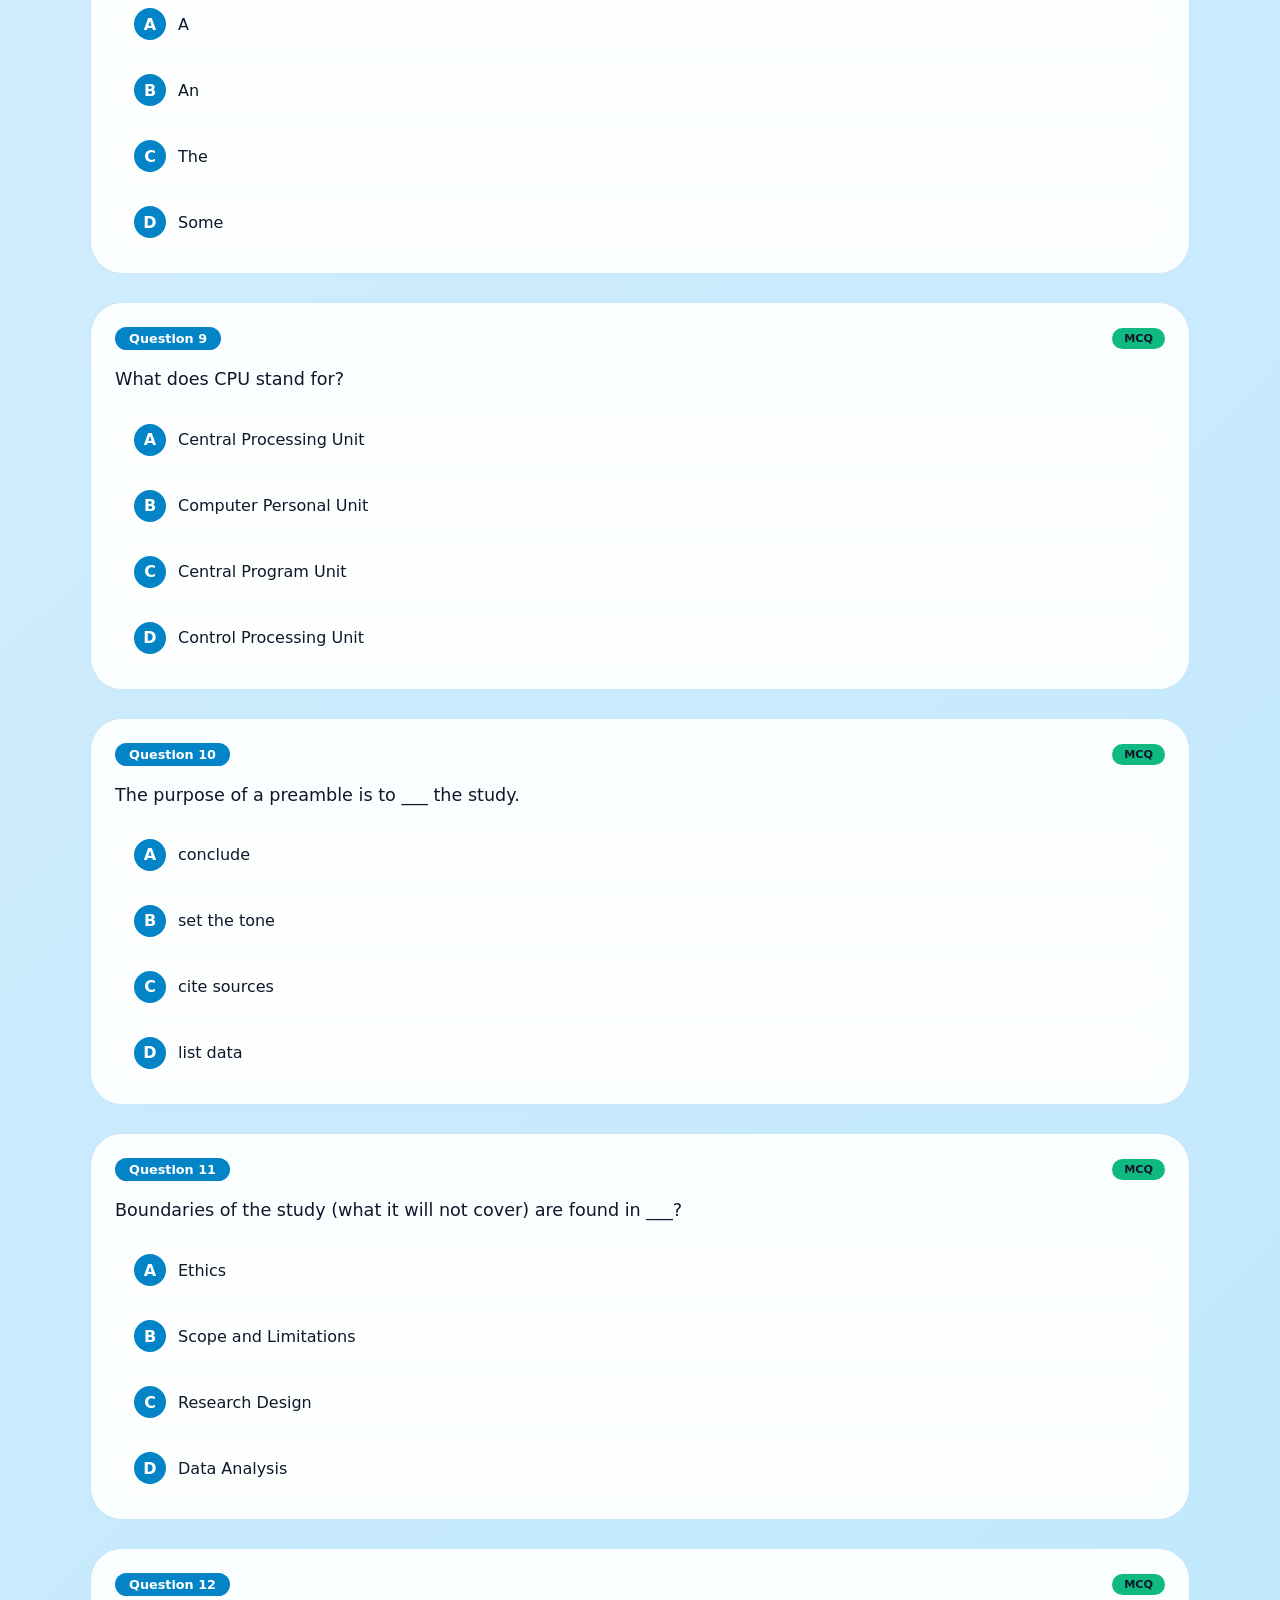
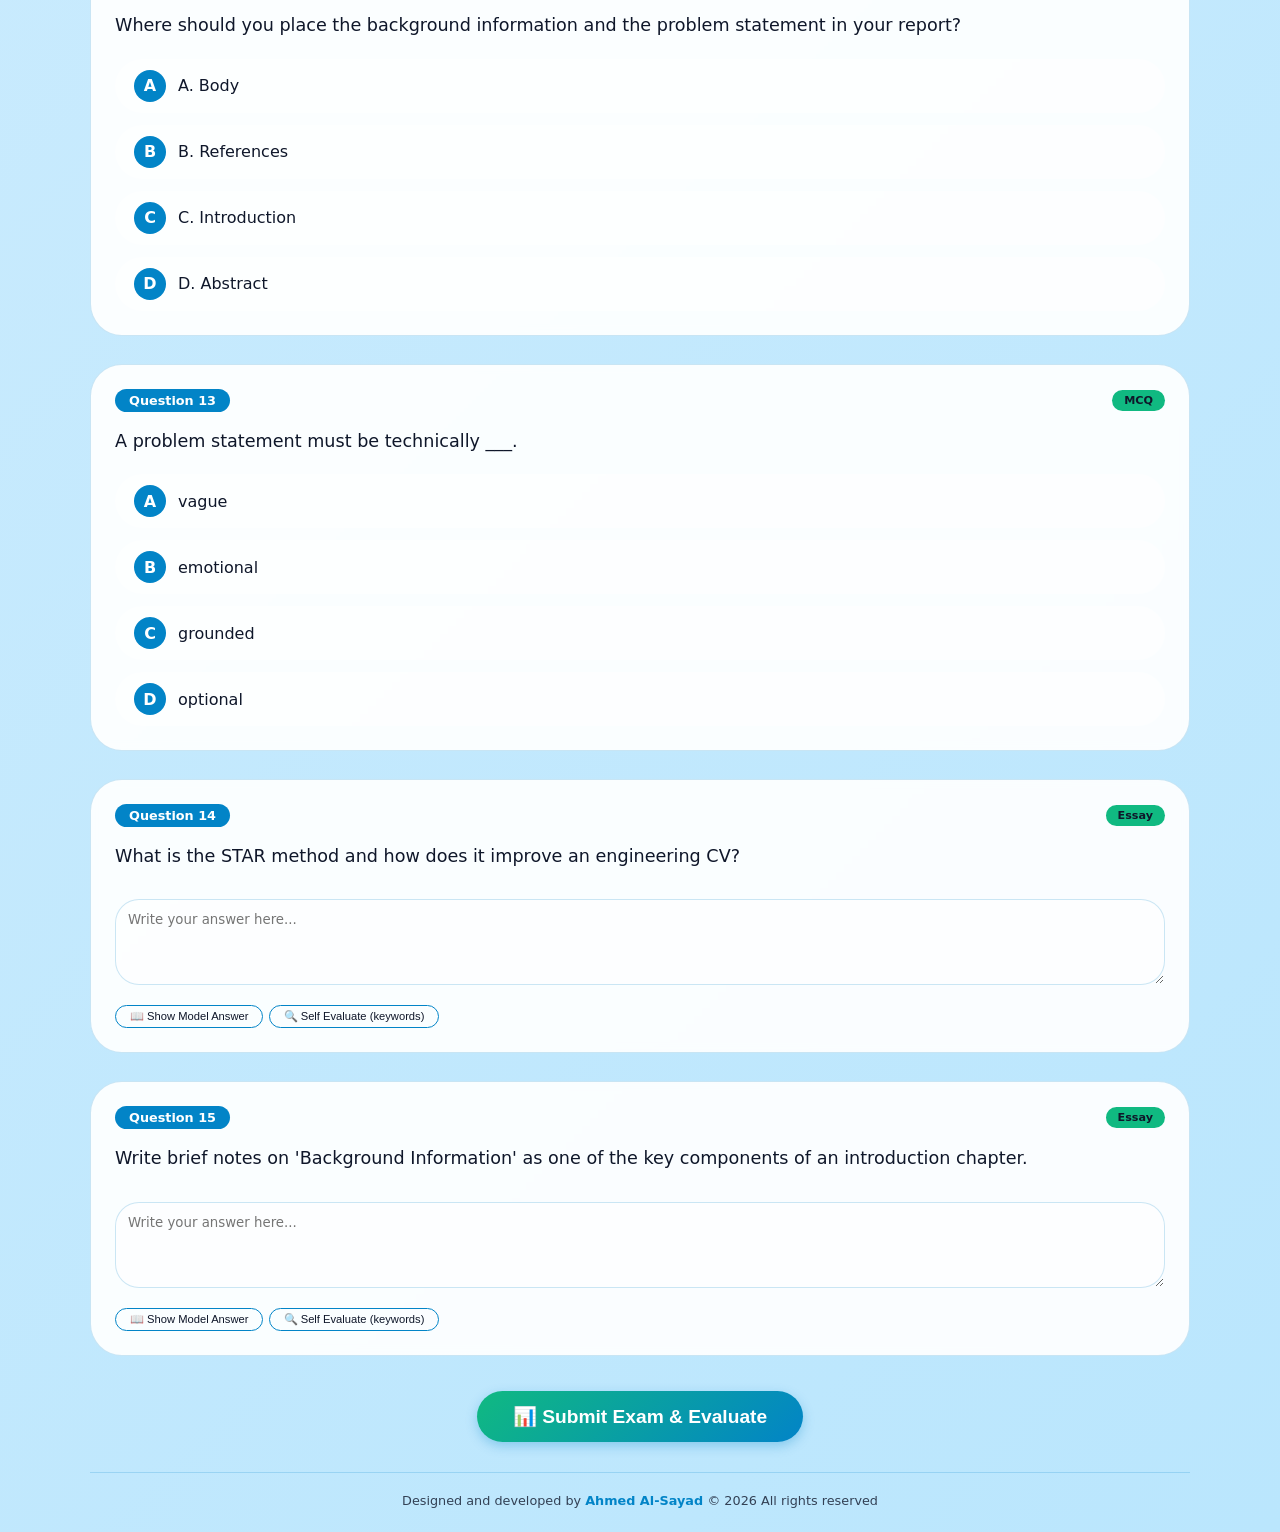
==== commit 204ffa66: "Update index.html" ====
--- a/index.html
+++ b/index.html
@@ -45,12 +45,12 @@
             --accent: #38bdf8;
             --accent-hover: #7dd3fc;
             --btn-gradient: linear-gradient(135deg, #0284c7, #38bdf8);
-            --success-bg: #064e3b;        /* dark green background */
+            --success-bg: #064e3b;
             --success-border: #10b981;
-            --success-text: #a7f3d0;       /* light green text */
-            --error-bg: #7f1d1d;           /* dark red background */
+            --success-text: #a7f3d0;
+            --error-bg: #7f1d1d;
             --error-border: #f87171;
-            --error-text: #fecaca;          /* light red text */
+            --error-text: #fecaca;
             --focus-ring: #facc15;
             --option-bg: rgba(255, 255, 255, 0.05);
             --option-hover: rgba(56, 189, 248, 0.2);
@@ -252,7 +252,6 @@
             margin-bottom: 20px;
         }
 
-        /* Options list – default style */
         .options-list {
             display: flex;
             flex-direction: column;
@@ -287,7 +286,6 @@
             color: white;
         }
 
-        /* Correct answer styling (after submission) */
         .option-item.correct-answer {
             background: var(--success-bg) !important;
             border-color: var(--success-border) !important;
@@ -298,7 +296,6 @@
             color: white;
         }
 
-        /* Wrong answer styling (user's incorrect choice) */
         .option-item.wrong-answer {
             background: var(--error-bg) !important;
             border-color: var(--error-border) !important;
@@ -309,13 +306,11 @@
             color: white;
         }
 
-        /* Disabled options after answering */
         .option-item.disabled-option {
             pointer-events: none;
             opacity: 0.8;
         }
 
-        /* Feedback message (extra explanation) */
         .feedback {
             display: none;
             margin-top: 15px;
@@ -339,7 +334,6 @@
             color: var(--error-text);
         }
 
-        /* Essay / Report area */
         .essay-area textarea, .report-area textarea {
             width: 100%;
             background: var(--option-bg);
@@ -401,7 +395,6 @@
             outline: 3px solid var(--focus-ring);
         }
 
-        /* Result Modal */
         .result-modal {
             display: none;
             position: fixed;
@@ -529,9 +522,9 @@
 </div>
 
 <script>
-    // ======================== FULL QUESTION BANK (94 real questions, unique) ========================
+    // ======================== FULL QUESTION BANK (112 UNIQUE QUESTIONS) ========================
     const FULL_BANK = [
-        // MCQs (30)
+        // ====== ORIGINAL QUESTIONS (94) ======
         { id: 1, category: "Grammar", type: "mcq", question: "Some engineers ____________ many design specifications.", options: ["give", "gives", "are give", "is give"], correct: 0, explanation: "Plural subject → 'give'." },
         { id: 2, category: "Grammar", type: "mcq", question: "Taylor and Adam _______________ expert troubleshooters.", options: ["be", "is", "are", "does"], correct: 2, explanation: "Compound subject → 'are'." },
         { id: 3, category: "Grammar", type: "mcq", question: "____________ your colleagues analyze stress factors accurately.", options: ["Are", "Does", "Do", "Is"], correct: 2, explanation: "'Do' with plural subject." },
@@ -562,18 +555,181 @@
         { id: 28, category: "Comprehension", type: "mcq", question: "Which section establishes context?", options: ["Background", "Sampling", "Data Analysis", "Architecture"], correct: 0, explanation: "Background section." },
         { id: 29, category: "Comprehension", type: "mcq", question: "A clear statement of the research question is the ___?", options: ["Literature Review", "Significance", "Problem Statement", "Methodology"], correct: 2, explanation: "Problem Statement." },
         { id: 30, category: "Comprehension", type: "mcq", question: "Boundaries of the study (what it will not cover) are found in ___?", options: ["Ethics", "Scope and Limitations", "Research Design", "Data Analysis"], correct: 1, explanation: "Scope and Limitations." },
-        // Essays + Reports  (simplified examples to keep bank size)
         { id: 31, category: "Writing", type: "essay", question: "Explain the difference between active and passive voice in technical writing.", answer: "Active voice emphasizes the subject performing the action; passive voice emphasizes the action itself." },
         { id: 32, category: "Writing", type: "essay", question: "What is the STAR method and how does it improve an engineering CV?", answer: "Situation, Task, Action, Result. It quantifies achievements." },
         { id: 33, category: "Technical", type: "report", question: "Write a short technical report (Introduction + Methodology) for a 'Smart Temperature Monitoring System'.", answer: "Introduction: background, problem. Methodology: sensors, Arduino, validation.", rubric: "Clarity 30%, depth 40%, structure 30%" },
         { id: 34, category: "Technical", type: "report", question: "Write an introduction chapter for a project 'Designing a 3-bit ALU using logic gates'.", answer: "ALU core of CPU, delay problem, aim to design fast 3-bit ALU.", rubric: "Technical 40%, clarity 30%" }
     ];
-    // Fill up to 94 questions (mix mcq)
+
+    // إضافة أسئلة إضافية متنوعة (حتى 94)
     for (let i = 35; i <= 94; i++) {
         if (i % 3 === 0) FULL_BANK.push({ id: i, category: "Technical", type: "essay", question: "Discuss impact of IoT on industrial automation.", answer: "IoT enables real-time monitoring and predictive maintenance." });
         else if (i % 3 === 1) FULL_BANK.push({ id: i, category: "General", type: "mcq", question: "Which component stores electrical charge?", options: ["Resistor", "Inductor", "Capacitor", "Diode"], correct: 2, explanation: "Capacitor stores energy." });
         else FULL_BANK.push({ id: i, category: "General", type: "mcq", question: "What does CPU stand for?", options: ["Central Processing Unit", "Computer Personal Unit", "Central Program Unit", "Control Processing Unit"], correct: 0, explanation: "Central Processing Unit." });
     }
+
+    // ====== أسئلة من ملف Model Answer Mid TW 26.html (18 سؤالاً) ======
+    // القسم A - أسئلة مقالية (3)
+    FULL_BANK.push({
+        id: 95,
+        category: "Exam",
+        type: "essay",
+        question: "What are the main chapters that the technical report for research should contain?",
+        answer: "A typical technical research report usually includes the following chapters:\n1. Title Page\n2. Abstract\n3. Introduction\n4. Literature Review / Background\n5. Methodology\n6. Implementation\n7. Results / Findings\n8. Discussion, conclusion, and recommendations\n9. References\n10. Appendices (if needed)"
+    });
+    FULL_BANK.push({
+        id: 96,
+        category: "Exam",
+        type: "essay",
+        question: "Write brief notes on 'Background Information' as one of the key components of an introduction chapter.",
+        answer: "Background information is a section in the introduction chapter of a technical report that provides the necessary context for the study. It explains the general situation related to the research topic and presents previous knowledge or existing conditions. This section helps readers understand why the study is important, what has already been done in the field, and what gaps still exist that justify the research."
+    });
+    FULL_BANK.push({
+        id: 97,
+        category: "Exam",
+        type: "essay",
+        question: "Write the problem statement as part of the introduction chapter of a technical report about the lack of reliable and affordable water supply in rural areas.",
+        answer: "Many rural areas suffer from a lack of reliable and affordable water supply, which affects public health, agriculture, and daily living conditions. Existing water systems are often inefficient, expensive, or poorly maintained. Therefore, there is a need to investigate practical engineering solutions that can provide sustainable, low-cost, and reliable water supply systems for rural communities.\n\nResearch Question: What practical, low-cost engineering solutions can be designed and implemented to ensure a sustainable and reliable water supply for rural communities?"
+    });
+
+    // القسم B - أسئلة MCQ (15)
+    FULL_BANK.push({
+        id: 98,
+        category: "Exam",
+        type: "mcq",
+        question: "Select the correct format for expanding an engineering acronym.",
+        options: ["A. Cpu (Central processing unit)", "B. cpu (Central Processing Unit)", "C. cPu (central processing unit)", "D. CPU (Central Processing Unit)"],
+        correct: 3,
+        explanation: "CPU is an acronym and should be capitalized, with the full form properly capitalized."
+    });
+    FULL_BANK.push({
+        id: 99,
+        category: "Exam",
+        type: "mcq",
+        question: "Choose the sentence with correct capitalization.",
+        options: ["A. the simulation results confirm the hypothesis.", "B. the Simulation results confirm the hypothesis.", "C. The simulation results confirm the hypothesis.", "D. The Simulation Results confirm the hypothesis."],
+        correct: 2,
+        explanation: "Only the first word of the sentence should be capitalized."
+    });
+    FULL_BANK.push({
+        id: 100,
+        category: "Exam",
+        type: "mcq",
+        question: "Select the correctly punctuated list.",
+        options: ["A. The circuit requires resistors, capacitors, diodes, and transistors.", "B. The circuit requires resistors capacitors diodes and transistors.", "C. The circuit requires, resistors, capacitors, diodes, and transistors.", "D. The circuit requires: resistors, capacitors, diodes, and transistors."],
+        correct: 0,
+        explanation: "Correct comma usage with Oxford comma."
+    });
+    FULL_BANK.push({
+        id: 101,
+        category: "Exam",
+        type: "mcq",
+        question: "Fill in the blank using the present continuous tense. The engineer ______ the circuit now.",
+        options: ["A. tests", "B. tested", "C. will test", "D. is testing"],
+        correct: 3,
+        explanation: "Present continuous (is testing) for action happening now."
+    });
+    FULL_BANK.push({
+        id: 102,
+        category: "Exam",
+        type: "mcq",
+        question: "Change the following sentence to passive voice: 'The router has directed billions of packets.'",
+        options: ["A. Billions of packets were directed by the router.", "B. Billions of packets are directed by the router.", "C. Billions of packets will be directed by the router.", "D. Billions of packets have been directed by the router."],
+        correct: 3,
+        explanation: "Present perfect passive: have/has been + past participle."
+    });
+    FULL_BANK.push({
+        id: 103,
+        category: "Exam",
+        type: "mcq",
+        question: "Fill in the blank using the future simple tense. The technician ______ the server tomorrow.",
+        options: ["A. repaired", "B. repairs", "C. will repair", "D. repairing"],
+        correct: 2,
+        explanation: "Future simple: will + base verb."
+    });
+    FULL_BANK.push({
+        id: 104,
+        category: "Exam",
+        type: "mcq",
+        question: "Where should you place the background information and the problem statement in your report?",
+        options: ["A. Body", "B. References", "C. Introduction", "D. Abstract"],
+        correct: 2,
+        explanation: "Background and problem statement belong in the Introduction chapter."
+    });
+    FULL_BANK.push({
+        id: 105,
+        category: "Exam",
+        type: "mcq",
+        question: "Copying text from a journal without citing it violates which rule?",
+        options: ["A. Data integrity", "B. Plagiarism", "C. Functionality", "D. Clarity"],
+        correct: 1,
+        explanation: "Copying without citation is plagiarism."
+    });
+    FULL_BANK.push({
+        id: 106,
+        category: "Exam",
+        type: "mcq",
+        question: "A customer bought your device and needs instructions to operate it. What should they read?",
+        options: ["A. White Paper", "B. Technical Specification", "C. User Manual", "D. Recommendation Report"],
+        correct: 2,
+        explanation: "User Manual provides operating instructions for end users."
+    });
+    FULL_BANK.push({
+        id: 107,
+        category: "Exam",
+        type: "mcq",
+        question: "Fill in the blank: We installed ___ new router in the laboratory.",
+        options: ["A. a", "B. an", "C. the", "D. no article"],
+        correct: 0,
+        explanation: "'a' before consonant sound (new)."
+    });
+    FULL_BANK.push({
+        id: 108,
+        category: "Exam",
+        type: "mcq",
+        question: "Fill in the blank for a general statement: ___ algorithms process data efficiently.",
+        options: ["A. A", "B. The", "C. No article", "D. An"],
+        correct: 2,
+        explanation: "No article for general plural statements."
+    });
+    FULL_BANK.push({
+        id: 109,
+        category: "Exam",
+        type: "mcq",
+        question: "Identify the part of speech of the capitalized word in the sentence: 'She walked SLOWLY to the laboratory.'",
+        options: ["A. Adverb", "B. Preposition", "C. Verb", "D. Adjective"],
+        correct: 0,
+        explanation: "'Slowly' modifies the verb 'walked' → adverb."
+    });
+    FULL_BANK.push({
+        id: 110,
+        category: "Exam",
+        type: "mcq",
+        question: "Which word in the sentence functions as an adjective? 'The man in the red jumper is clever.'",
+        options: ["A. is", "B. clever", "C. man", "D. jumper"],
+        correct: 1,
+        explanation: "'Clever' describes the man → adjective."
+    });
+    FULL_BANK.push({
+        id: 111,
+        category: "Exam",
+        type: "mcq",
+        question: "Capacitors ______ stored energy during operation.",
+        options: ["A. discharge", "B. rebuild", "C. transmit", "D. cancel"],
+        correct: 0,
+        explanation: "Capacitors discharge stored energy."
+    });
+    FULL_BANK.push({
+        id: 112,
+        category: "Exam",
+        type: "mcq",
+        question: "When a cable is removed, the technician must ______ it.",
+        options: ["A. disable", "B. underload", "C. overload", "D. reconnect"],
+        correct: 3,
+        explanation: "The technician must reconnect the cable."
+    });
+
+    // ====== نهاية بنك الأسئلة (112 سؤالاً) ======
 
     let isDark = false;
     let currentExamQuestions = [];
@@ -663,7 +819,6 @@
                     const selectedVal = parseInt(opt.getAttribute("data-opt"));
                     const isCorrect = (selectedVal === q.correct);
                     userAnswers[qid] = { answered: true, correct: isCorrect, selectedOption: selectedVal };
-                    // update visual classes
                     opts.forEach(oth=>{
                         const val = parseInt(oth.getAttribute("data-opt"));
                         if(val === q.correct) oth.classList.add("correct-answer");
@@ -683,7 +838,6 @@
                 }
             });
         });
-        // Essay / Report auto-save
         document.querySelectorAll("textarea").forEach(ta=>{
             const qid = parseInt(ta.id.split("-")[1]);
             ta.addEventListener("input",(e)=>{
@@ -788,4 +942,4 @@
     setTheme(false);
 </script>
 </body>
-</html>+</html>
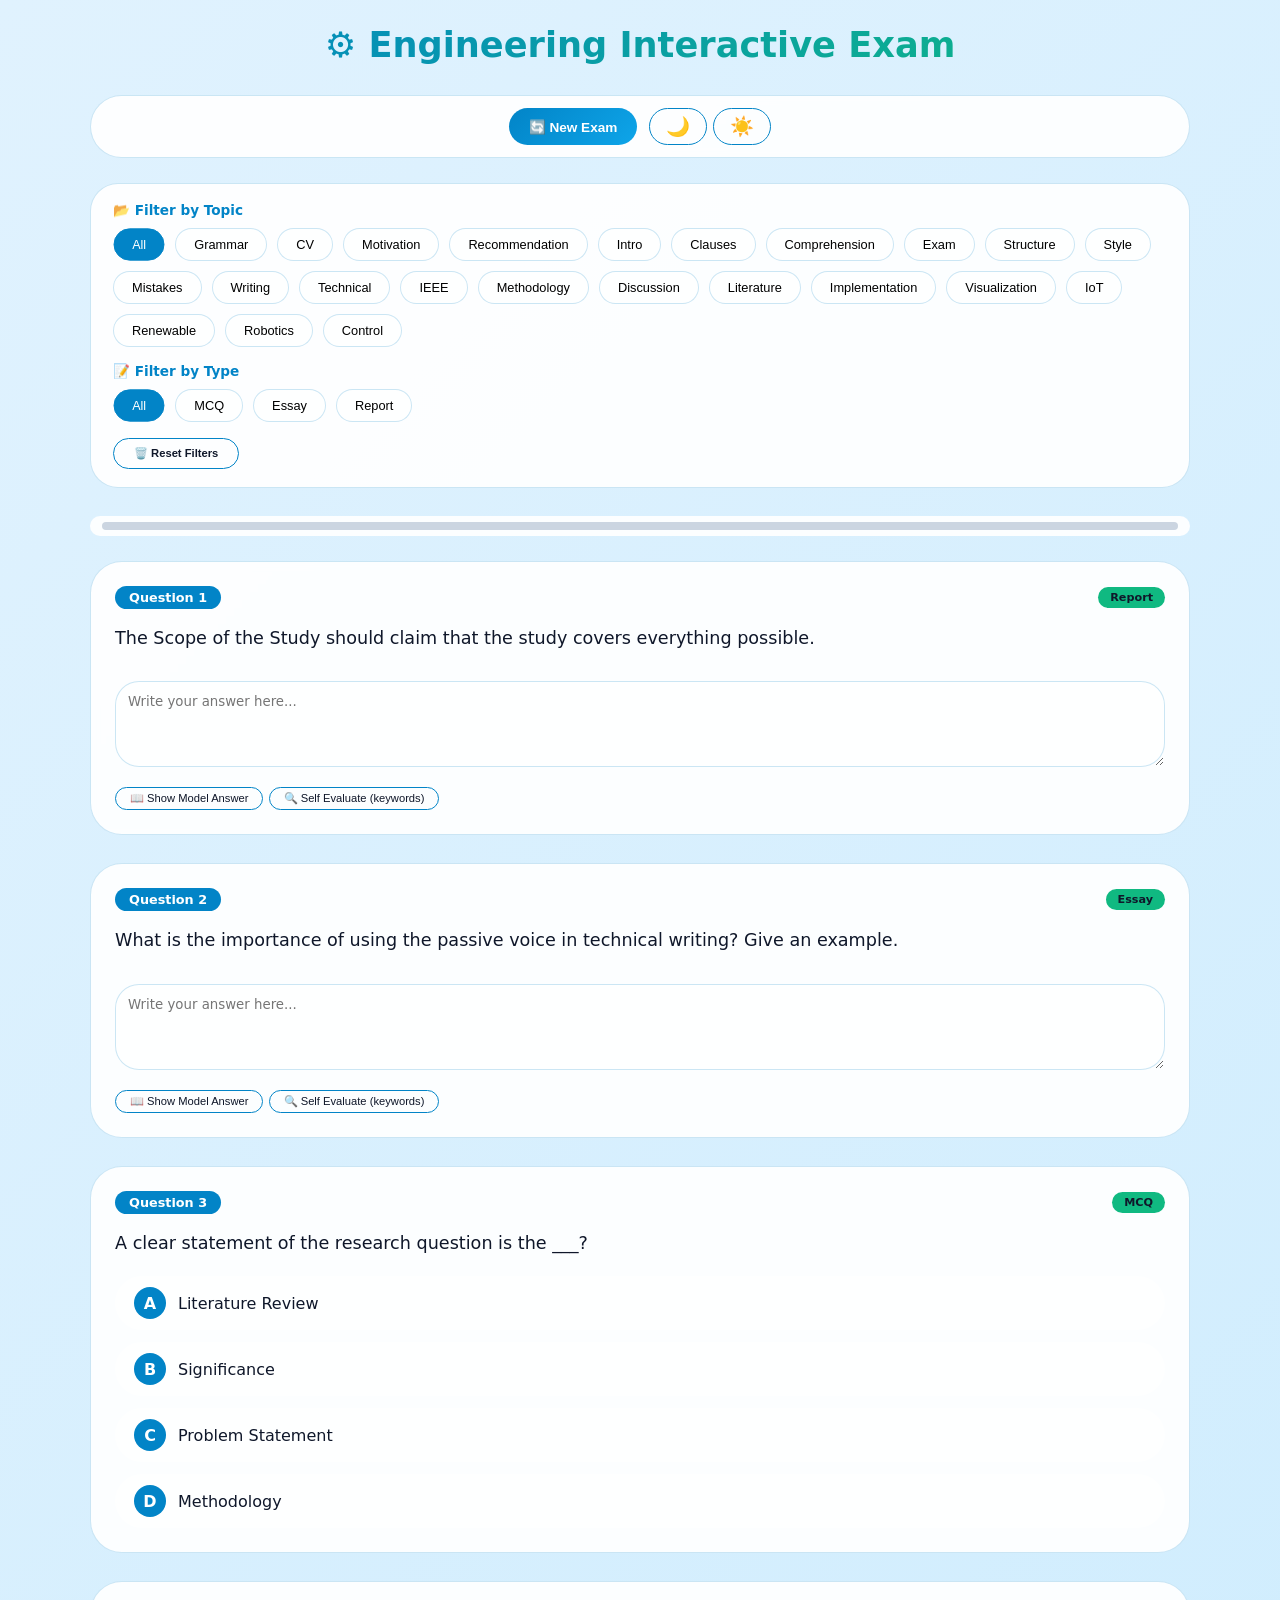
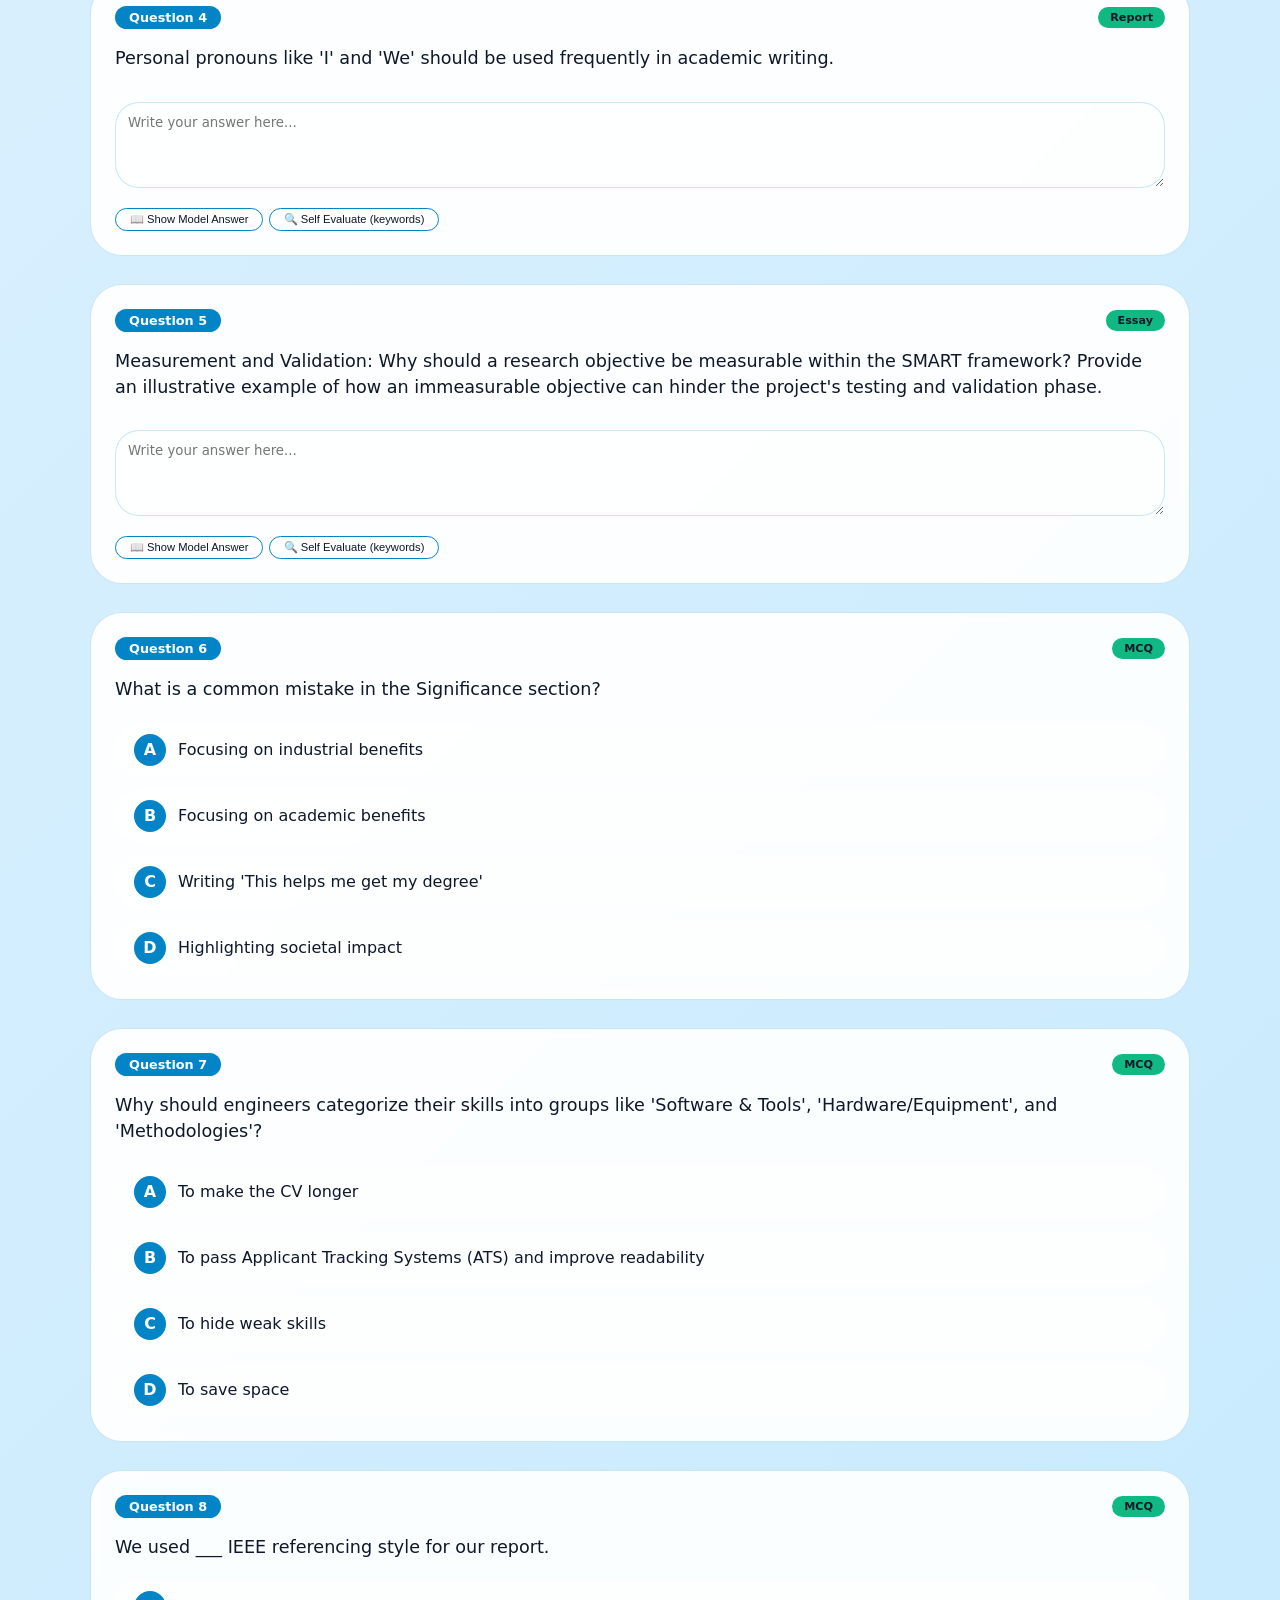
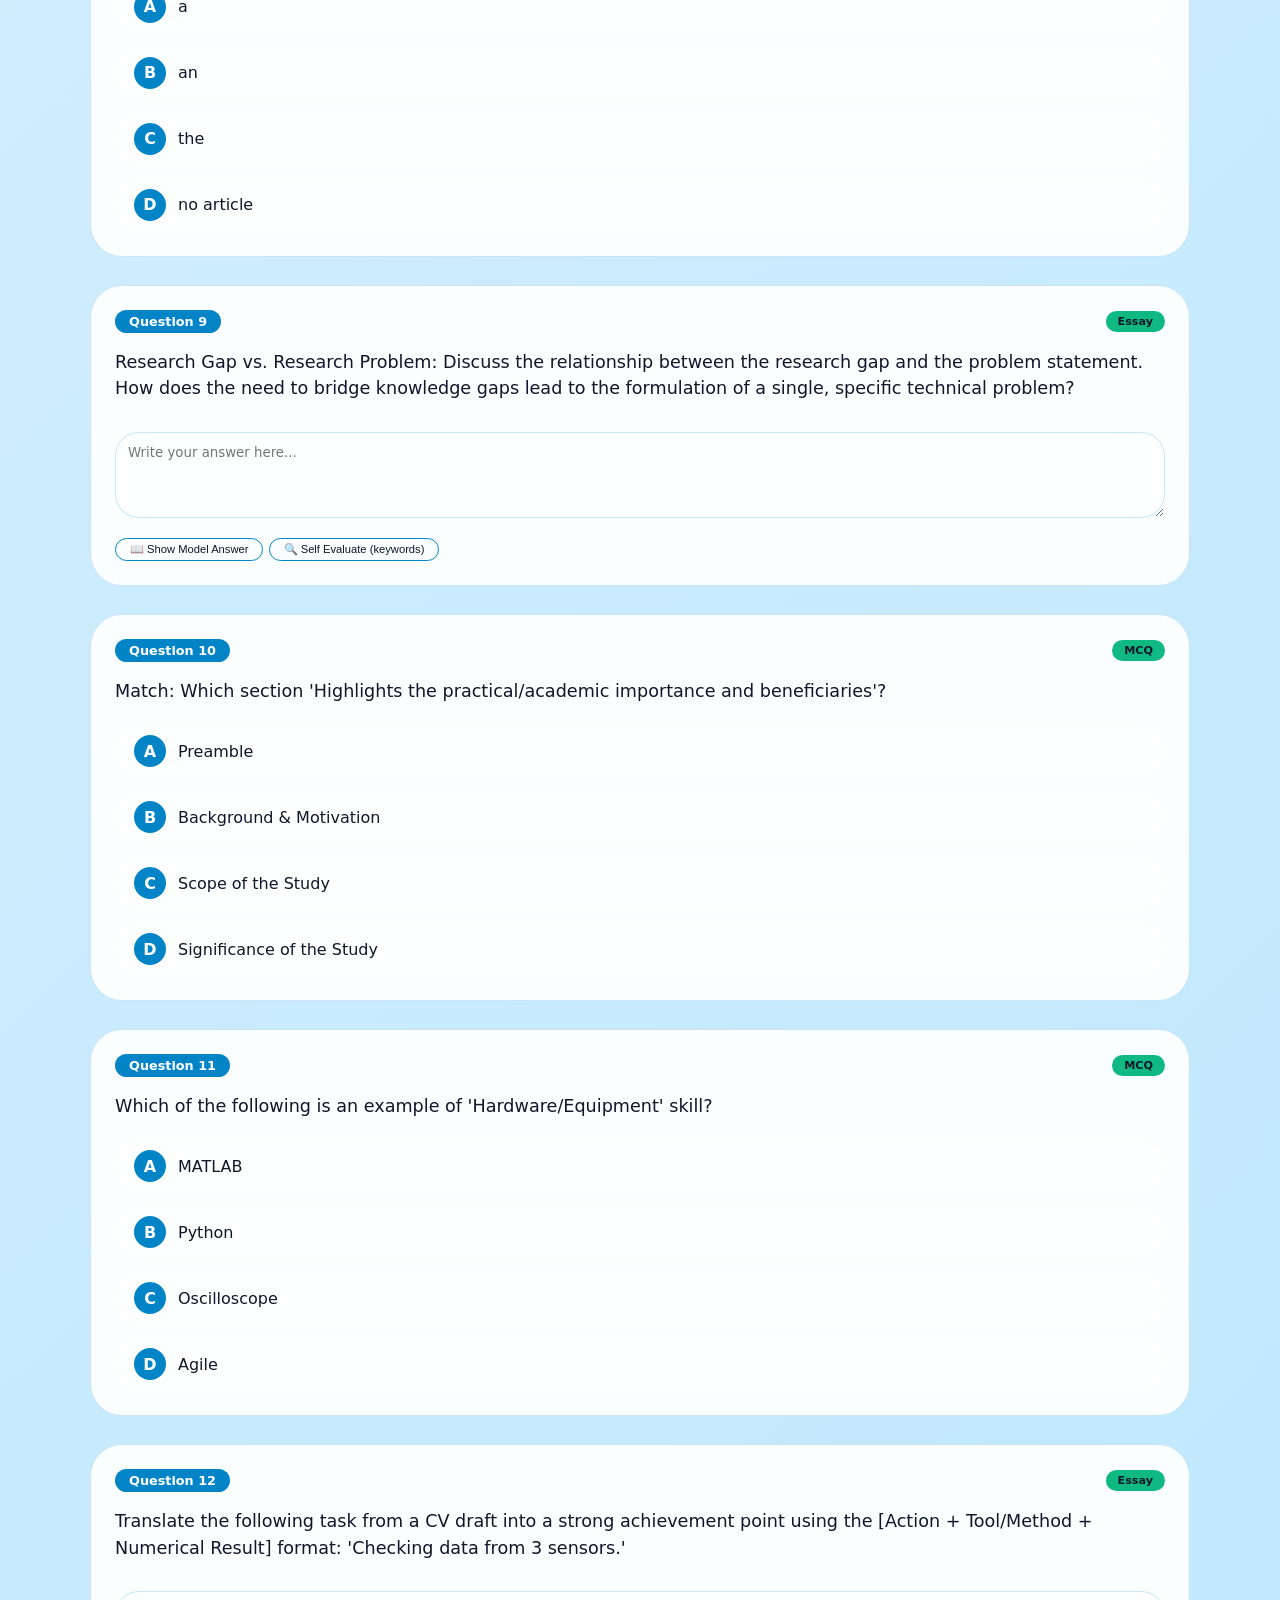
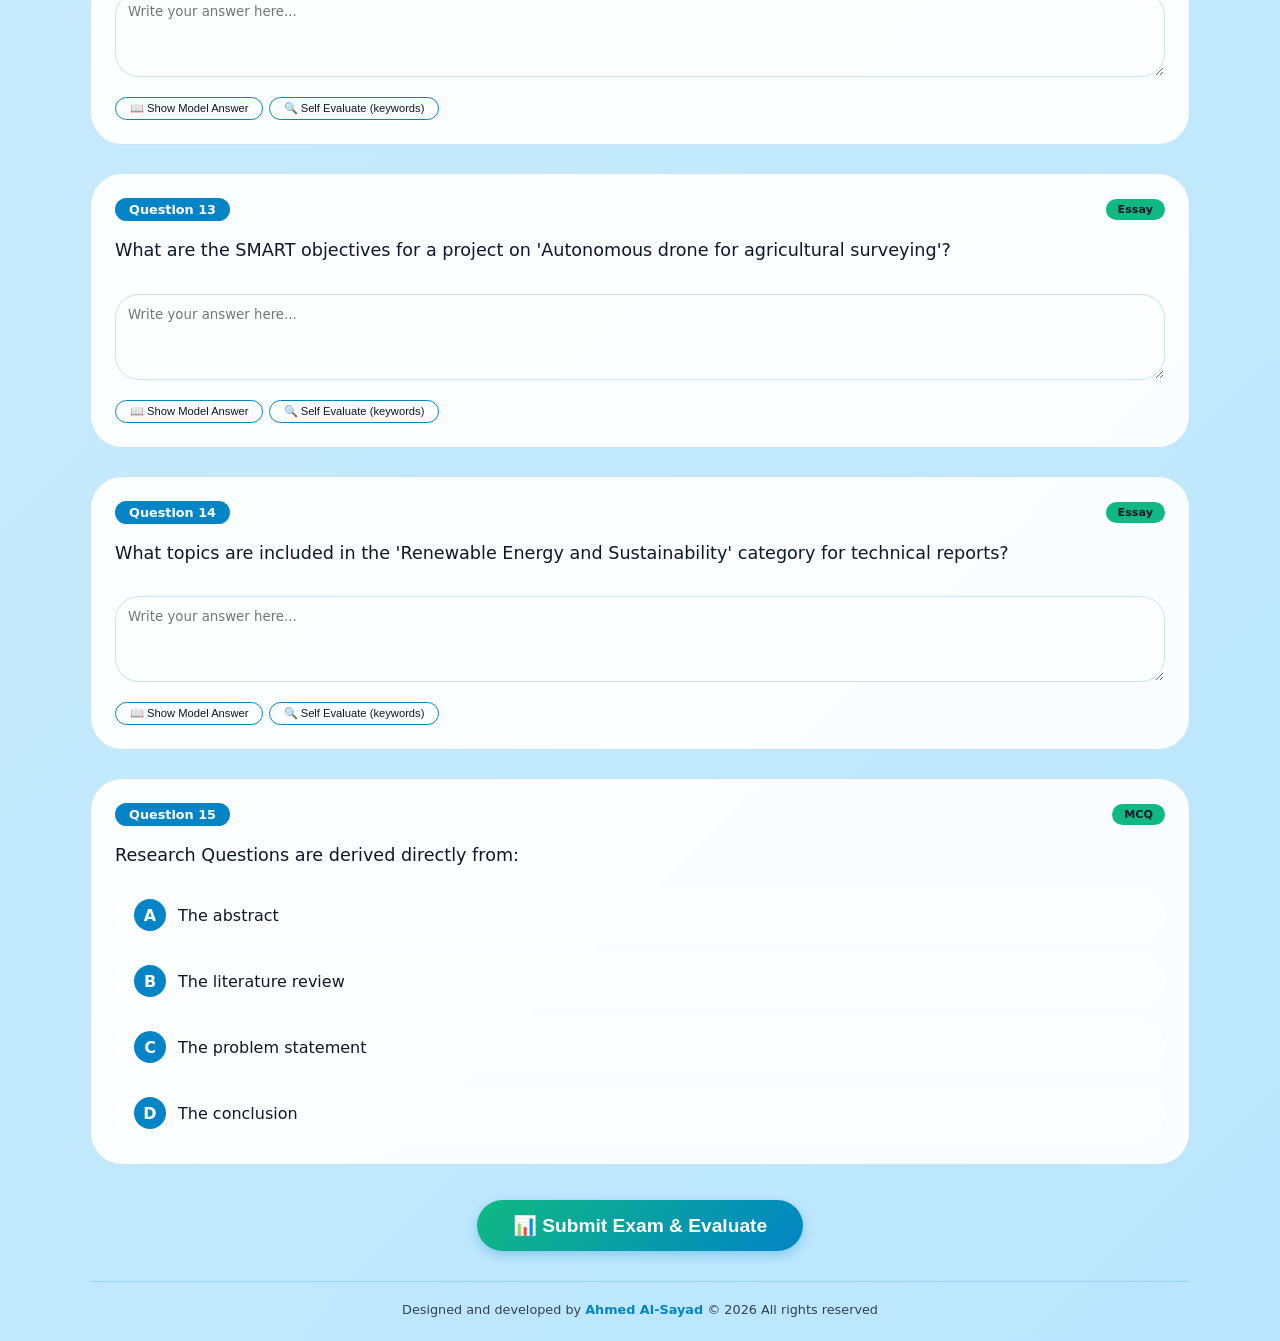
==== commit 1a0f6015: "Update index.html" ====
--- a/index.html
+++ b/index.html
@@ -1,945 +1,553 @@
 <!DOCTYPE html>
-<html lang="en" dir="ltr">
+<html lang="en">
 <head>
-    <meta charset="UTF-8">
-    <meta name="viewport" content="width=device-width, initial-scale=1.0, user-scalable=yes">
-    <title>Engineering Exam | Smart Feedback | Dark/Light Mode</title>
-    <style>
-        * {
-            margin: 0;
-            padding: 0;
-            box-sizing: border-box;
-            transition: background-color 0.2s, color 0.2s, border-color 0.2s;
-        }
-
-        /* Light theme (default) */
-        :root {
-            --bg-gradient-start: #e0f2fe;
-            --bg-gradient-end: #bae6fd;
-            --card-bg: rgba(255, 255, 255, 0.92);
-            --card-border: rgba(2, 132, 199, 0.2);
-            --text-primary: #0f172a;
-            --text-secondary: #334155;
-            --accent: #0284c7;
-            --accent-hover: #0ea5e9;
-            --btn-gradient: linear-gradient(135deg, #0284c7, #0ea5e9);
-            --success-bg: #dcfce7;
-            --success-border: #22c55e;
-            --success-text: #166534;
-            --error-bg: #fee2e2;
-            --error-border: #ef4444;
-            --error-text: #991b1b;
-            --focus-ring: #facc15;
-            --option-bg: rgba(255, 255, 255, 0.5);
-            --option-hover: rgba(2, 132, 199, 0.1);
-        }
-
-        /* Dark theme */
-        body.dark {
-            --bg-gradient-start: #0f172a;
-            --bg-gradient-end: #1e293b;
-            --card-bg: rgba(30, 41, 59, 0.95);
-            --card-border: rgba(56, 189, 248, 0.2);
-            --text-primary: #f1f5f9;
-            --text-secondary: #cbd5e1;
-            --accent: #38bdf8;
-            --accent-hover: #7dd3fc;
-            --btn-gradient: linear-gradient(135deg, #0284c7, #38bdf8);
-            --success-bg: #064e3b;
-            --success-border: #10b981;
-            --success-text: #a7f3d0;
-            --error-bg: #7f1d1d;
-            --error-border: #f87171;
-            --error-text: #fecaca;
-            --focus-ring: #facc15;
-            --option-bg: rgba(255, 255, 255, 0.05);
-            --option-hover: rgba(56, 189, 248, 0.2);
-        }
-
-        body {
-            font-family: 'Segoe UI', system-ui, Tahoma, sans-serif;
-            background: linear-gradient(135deg, var(--bg-gradient-start), var(--bg-gradient-end));
-            min-height: 100vh;
-            color: var(--text-primary);
-            padding: 24px 16px;
-        }
-
-        .container {
-            max-width: 1100px;
-            margin: 0 auto;
-        }
-
-        .hero {
-            text-align: center;
-            margin-bottom: 30px;
-        }
-        .hero h1 {
-            font-size: 2.2rem;
-            background: linear-gradient(135deg, #0284c7, #10b981);
-            -webkit-background-clip: text;
-            background-clip: text;
-            color: transparent;
-            font-weight: 700;
-        }
-
-        .toolbar {
-            display: flex;
-            flex-wrap: wrap;
-            justify-content: center;
-            gap: 12px;
-            margin-bottom: 25px;
-            background: var(--card-bg);
-            backdrop-filter: blur(4px);
-            padding: 12px 20px;
-            border-radius: 60px;
-            border: 1px solid var(--card-border);
-        }
-        .btn {
-            padding: 8px 20px;
-            border-radius: 40px;
-            font-weight: 600;
-            font-size: 0.85rem;
-            cursor: pointer;
-            background: transparent;
-            color: var(--text-primary);
-            border: 1px solid var(--accent);
-            transition: transform 0.2s, background 0.2s, box-shadow 0.2s;
-        }
-        .btn-primary {
-            background: var(--btn-gradient);
-            border: none;
-            color: white;
-        }
-        .btn-primary:hover, .btn-primary:focus-visible {
-            transform: translateY(-2px);
-            filter: brightness(1.03);
-            outline: 3px solid var(--focus-ring);
-        }
-        .btn-outline {
-            border-color: var(--accent);
-            color: var(--accent);
-        }
-        .btn-outline:hover, .btn-outline:focus-visible {
-            background: var(--accent);
-            color: white;
-            outline: 3px solid var(--focus-ring);
-        }
-        .icon-btn {
-            font-size: 1.2rem;
-            padding: 6px 16px;
-        }
-
-        .filter-panel {
-            background: var(--card-bg);
-            border-radius: 28px;
-            padding: 18px 22px;
-            margin-bottom: 28px;
-            border: 1px solid var(--card-border);
-        }
-        .filter-row {
-            margin-bottom: 16px;
-        }
-        .filter-title {
-            font-size: 0.85rem;
-            font-weight: 700;
-            margin-bottom: 10px;
-            color: var(--accent);
-            display: flex;
-            align-items: center;
-            gap: 8px;
-        }
-        .filter-buttons {
-            display: flex;
-            flex-wrap: wrap;
-            gap: 10px;
-        }
-        .filter-chip {
-            background: rgba(255, 255, 255, 0.5);
-            padding: 8px 18px;
-            border-radius: 60px;
-            border: 1px solid var(--card-border);
-            cursor: pointer;
-            font-size: 0.8rem;
-            font-weight: 500;
-            transition: transform 0.15s, background 0.2s, box-shadow 0.2s;
-        }
-        body.dark .filter-chip {
-            background: rgba(255, 255, 255, 0.08);
-        }
-        .filter-chip:hover, .filter-chip:focus-visible {
-            transform: translateY(-2px);
-            background: var(--accent);
-            color: white;
-            border-color: var(--accent);
-            outline: 3px solid var(--focus-ring);
-        }
-        .filter-chip.active {
-            background: var(--accent);
-            color: white;
-            border-color: var(--accent);
-            transform: scale(0.98);
-        }
-
-        .progress-section {
-            background: var(--card-bg);
-            border-radius: 30px;
-            padding: 6px 12px;
-            margin-bottom: 25px;
-        }
-        .progress-bar {
-            background: #cbd5e1;
-            border-radius: 20px;
-            height: 8px;
-            overflow: hidden;
-        }
-        .progress-fill {
-            height: 100%;
-            width: 0%;
-            background: linear-gradient(90deg, #0284c7, #10b981);
-            border-radius: 20px;
-            transition: width 0.25s;
-        }
-
-        .questions-area {
-            display: flex;
-            flex-direction: column;
-            gap: 28px;
-        }
-        .question-card {
-            background: var(--card-bg);
-            backdrop-filter: blur(4px);
-            border: 1px solid var(--card-border);
-            border-radius: 32px;
-            padding: 24px;
-            transition: box-shadow 0.2s, border-color 0.2s;
-        }
-        .question-card:focus-within {
-            border-color: var(--accent);
-            box-shadow: 0 0 0 3px var(--focus-ring);
-        }
-
-        .q-header {
-            display: flex;
-            justify-content: space-between;
-            align-items: center;
-            margin-bottom: 16px;
-            flex-wrap: wrap;
-            gap: 8px;
-        }
-        .q-badge {
-            background: var(--accent);
-            padding: 4px 14px;
-            border-radius: 30px;
-            font-size: 0.8rem;
-            font-weight: bold;
-            color: white;
-        }
-        .q-type {
-            background: #10b981;
-            padding: 4px 12px;
-            border-radius: 30px;
-            font-size: 0.7rem;
-            color: #0f172a;
-            font-weight: bold;
-        }
-        body.dark .q-type {
-            color: #0f172a;
-        }
-        .q-text {
-            font-size: 1.1rem;
-            font-weight: 500;
-            line-height: 1.5;
-            margin-bottom: 20px;
-        }
-
-        .options-list {
-            display: flex;
-            flex-direction: column;
-            gap: 12px;
-        }
-        .option-item {
-            background: var(--option-bg);
-            border-radius: 60px;
-            padding: 10px 18px;
-            display: flex;
-            align-items: center;
-            gap: 12px;
-            cursor: pointer;
-            border: 1px solid transparent;
-            transition: transform 0.1s, background 0.2s, border-color 0.2s, color 0.2s;
-        }
-        .option-item:hover, .option-item:focus-visible {
-            transform: translateX(6px);
-            background: var(--option-hover);
-            border-color: var(--accent);
-            outline: none;
-        }
-        .option-prefix {
-            font-weight: bold;
-            width: 32px;
-            height: 32px;
-            background: var(--accent);
-            border-radius: 50%;
-            display: inline-flex;
-            align-items: center;
-            justify-content: center;
-            color: white;
-        }
-
-        .option-item.correct-answer {
-            background: var(--success-bg) !important;
-            border-color: var(--success-border) !important;
-            color: var(--success-text) !important;
-        }
-        .option-item.correct-answer .option-prefix {
-            background: var(--success-border);
-            color: white;
-        }
-
-        .option-item.wrong-answer {
-            background: var(--error-bg) !important;
-            border-color: var(--error-border) !important;
-            color: var(--error-text) !important;
-        }
-        .option-item.wrong-answer .option-prefix {
-            background: var(--error-border);
-            color: white;
-        }
-
-        .option-item.disabled-option {
-            pointer-events: none;
-            opacity: 0.8;
-        }
-
-        .feedback {
-            display: none;
-            margin-top: 15px;
-            padding: 12px;
-            border-radius: 20px;
-            font-size: 0.85rem;
-            background: var(--card-bg);
-            border-left: 4px solid var(--accent);
-            color: var(--text-primary);
-        }
-        .feedback.correct {
-            display: block;
-            background: var(--success-bg);
-            border-left-color: var(--success-border);
-            color: var(--success-text);
-        }
-        .feedback.wrong {
-            display: block;
-            background: var(--error-bg);
-            border-left-color: var(--error-border);
-            color: var(--error-text);
-        }
-
-        .essay-area textarea, .report-area textarea {
-            width: 100%;
-            background: var(--option-bg);
-            border: 1px solid var(--card-border);
-            border-radius: 24px;
-            padding: 12px;
-            color: var(--text-primary);
-            font-family: inherit;
-            margin: 10px 0;
-        }
-        .small-btn {
-            background: transparent;
-            border: 1px solid var(--accent);
-            padding: 4px 14px;
-            border-radius: 30px;
-            font-size: 0.7rem;
-            cursor: pointer;
-            margin-top: 6px;
-            transition: 0.1s;
-            color: var(--text-primary);
-        }
-        .small-btn:hover {
-            background: var(--accent);
-            color: white;
-        }
-        .model-answer {
-            display: none;
-            margin-top: 10px;
-            padding: 12px;
-            background: rgba(2, 132, 199, 0.1);
-            border-radius: 20px;
-        }
-        .rubric {
-            font-size: 0.8rem;
-            margin-top: 8px;
-            padding: 6px 10px;
-            background: rgba(2, 132, 199, 0.1);
-            border-radius: 12px;
-        }
-
-        .submit-exam-wrapper {
-            text-align: center;
-            margin: 35px 0 20px;
-        }
-        .btn-large {
-            padding: 14px 36px;
-            font-size: 1.2rem;
-            background: linear-gradient(135deg, #10b981, #0284c7);
-            border: none;
-            color: white;
-            font-weight: bold;
-            border-radius: 60px;
-            cursor: pointer;
-            transition: transform 0.2s, box-shadow 0.2s;
-            box-shadow: 0 4px 12px rgba(2, 132, 199, 0.3);
-        }
-        .btn-large:hover, .btn-large:focus-visible {
-            transform: scale(1.02);
-            outline: 3px solid var(--focus-ring);
-        }
-
-        .result-modal {
-            display: none;
-            position: fixed;
-            top: 0;
-            left: 0;
-            width: 100%;
-            height: 100%;
-            background: rgba(0, 0, 0, 0.8);
-            z-index: 1000;
-            justify-content: center;
-            align-items: center;
-            padding: 20px;
-        }
-        .result-card {
-            background: var(--card-bg);
-            max-width: 600px;
-            width: 100%;
-            border-radius: 36px;
-            padding: 28px;
-            border: 1px solid var(--accent);
-            max-height: 90vh;
-            overflow-y: auto;
-        }
-        .score-circle {
-            width: 130px;
-            height: 130px;
-            margin: 20px auto;
-            background: linear-gradient(135deg, #0284c7, #10b981);
-            border-radius: 50%;
-            display: flex;
-            align-items: center;
-            justify-content: center;
-            font-size: 2.4rem;
-            font-weight: bold;
-            color: white;
-        }
-        .mistake-item {
-            background: rgba(239, 68, 68, 0.1);
-            border-radius: 20px;
-            padding: 12px;
-            margin-bottom: 12px;
-        }
-        footer {
-            text-align: center;
-            margin-top: 30px;
-            font-size: 0.8rem;
-            color: var(--text-secondary);
-            border-top: 1px solid var(--card-border);
-            padding-top: 20px;
-        }
-        .footer-link {
-            color: var(--accent);
-            text-decoration: none;
-            font-weight: 600;
-        }
-        .footer-link:hover {
-            text-decoration: underline;
-        }
-
-        @media (max-width: 650px) {
-            .toolbar { gap: 8px; }
-            .btn { padding: 6px 14px; }
-            footer { font-size: 0.7rem; }
-        }
-    </style>
+  <meta charset="UTF-8">
+  <meta name="viewport" content="width=device-width, initial-scale=1.0">
+  <title>Engineering Exam | Smart Feedback</title>
+  <style>
+    /* نفس الستايل السابق (اختصاراً سأضعه كاملاً) */
+    * { margin:0; padding:0; box-sizing:border-box; transition: background-color 0.2s, color 0.2s; }
+    :root { --bg-gradient-start:#e0f2fe; --bg-gradient-end:#bae6fd; --card-bg:rgba(255,255,255,0.92); --card-border:rgba(2,132,199,0.2); --text-primary:#0f172a; --text-secondary:#334155; --accent:#0284c7; --accent-hover:#0ea5e9; --btn-gradient:linear-gradient(135deg,#0284c7,#0ea5e9); --success-bg:#dcfce7; --success-border:#22c55e; --success-text:#166534; --error-bg:#fee2e2; --error-border:#ef4444; --error-text:#991b1b; --focus-ring:#facc15; --option-bg:rgba(255,255,255,0.5); --option-hover:rgba(2,132,199,0.1); }
+    body.dark { --bg-gradient-start:#0f172a; --bg-gradient-end:#1e293b; --card-bg:rgba(30,41,59,0.95); --card-border:rgba(56,189,248,0.2); --text-primary:#f1f5f9; --text-secondary:#cbd5e1; --accent:#38bdf8; --accent-hover:#7dd3fc; --btn-gradient:linear-gradient(135deg,#0284c7,#38bdf8); --success-bg:#064e3b; --success-border:#10b981; --success-text:#a7f3d0; --error-bg:#7f1d1d; --error-border:#f87171; --error-text:#fecaca; --focus-ring:#facc15; --option-bg:rgba(255,255,255,0.05); --option-hover:rgba(56,189,248,0.2); }
+    body { font-family:'Segoe UI',system-ui,sans-serif; background:linear-gradient(135deg,var(--bg-gradient-start),var(--bg-gradient-end)); min-height:100vh; color:var(--text-primary); padding:24px 16px; }
+    .container { max-width:1100px; margin:0 auto; }
+    .hero { text-align:center; margin-bottom:30px; }
+    .hero h1 { font-size:2.2rem; background:linear-gradient(135deg,#0284c7,#10b981); -webkit-background-clip:text; background-clip:text; color:transparent; font-weight:700; }
+    .toolbar { display:flex; flex-wrap:wrap; justify-content:center; gap:12px; margin-bottom:25px; background:var(--card-bg); backdrop-filter:blur(4px); padding:12px 20px; border-radius:60px; border:1px solid var(--card-border); }
+    .btn { padding:8px 20px; border-radius:40px; font-weight:600; font-size:0.85rem; cursor:pointer; background:transparent; color:var(--text-primary); border:1px solid var(--accent); transition:0.2s; }
+    .btn-primary { background:var(--btn-gradient); border:none; color:white; }
+    .btn-primary:hover { transform:translateY(-2px); outline:3px solid var(--focus-ring); }
+    .icon-btn { font-size:1.2rem; padding:6px 16px; }
+    .filter-panel { background:var(--card-bg); border-radius:28px; padding:18px 22px; margin-bottom:28px; border:1px solid var(--card-border); }
+    .filter-row { margin-bottom:16px; }
+    .filter-title { font-size:0.85rem; font-weight:700; margin-bottom:10px; color:var(--accent); display:flex; align-items:center; gap:8px; }
+    .filter-buttons { display:flex; flex-wrap:wrap; gap:10px; }
+    .filter-chip { background:rgba(255,255,255,0.5); padding:8px 18px; border-radius:60px; border:1px solid var(--card-border); cursor:pointer; font-size:0.8rem; font-weight:500; transition:0.15s; }
+    body.dark .filter-chip { background:rgba(255,255,255,0.08); }
+    .filter-chip:hover { transform:translateY(-2px); background:var(--accent); color:white; border-color:var(--accent); outline:3px solid var(--focus-ring); }
+    .filter-chip.active { background:var(--accent); color:white; border-color:var(--accent); transform:scale(0.98); }
+    .progress-section { background:var(--card-bg); border-radius:30px; padding:6px 12px; margin-bottom:25px; }
+    .progress-bar { background:#cbd5e1; border-radius:20px; height:8px; overflow:hidden; }
+    .progress-fill { height:100%; width:0%; background:linear-gradient(90deg,#0284c7,#10b981); border-radius:20px; transition:width 0.25s; }
+    .questions-area { display:flex; flex-direction:column; gap:28px; }
+    .question-card { background:var(--card-bg); backdrop-filter:blur(4px); border:1px solid var(--card-border); border-radius:32px; padding:24px; transition:box-shadow 0.2s; }
+    .question-card:focus-within { border-color:var(--accent); box-shadow:0 0 0 3px var(--focus-ring); }
+    .q-header { display:flex; justify-content:space-between; align-items:center; margin-bottom:16px; flex-wrap:wrap; gap:8px; }
+    .q-badge { background:var(--accent); padding:4px 14px; border-radius:30px; font-size:0.8rem; font-weight:bold; color:white; }
+    .q-type { background:#10b981; padding:4px 12px; border-radius:30px; font-size:0.7rem; color:#0f172a; font-weight:bold; }
+    .q-text { font-size:1.1rem; font-weight:500; line-height:1.5; margin-bottom:20px; }
+    .options-list { display:flex; flex-direction:column; gap:12px; }
+    .option-item { background:var(--option-bg); border-radius:60px; padding:10px 18px; display:flex; align-items:center; gap:12px; cursor:pointer; border:1px solid transparent; transition:0.1s; }
+    .option-item:hover { transform:translateX(6px); background:var(--option-hover); border-color:var(--accent); }
+    .option-prefix { font-weight:bold; width:32px; height:32px; background:var(--accent); border-radius:50%; display:inline-flex; align-items:center; justify-content:center; color:white; }
+    .option-item.correct-answer { background:var(--success-bg) !important; border-color:var(--success-border) !important; color:var(--success-text) !important; }
+    .option-item.correct-answer .option-prefix { background:var(--success-border); color:white; }
+    .option-item.wrong-answer { background:var(--error-bg) !important; border-color:var(--error-border) !important; color:var(--error-text) !important; }
+    .option-item.wrong-answer .option-prefix { background:var(--error-border); color:white; }
+    .option-item.disabled-option { pointer-events:none; opacity:0.8; }
+    .feedback { display:none; margin-top:15px; padding:12px; border-radius:20px; font-size:0.85rem; background:var(--card-bg); border-left:4px solid var(--accent); color:var(--text-primary); }
+    .feedback.correct { display:block; background:var(--success-bg); border-left-color:var(--success-border); color:var(--success-text); }
+    .feedback.wrong { display:block; background:var(--error-bg); border-left-color:var(--error-border); color:var(--error-text); }
+    .essay-area textarea, .report-area textarea { width:100%; background:var(--option-bg); border:1px solid var(--card-border); border-radius:24px; padding:12px; color:var(--text-primary); font-family:inherit; margin:10px 0; }
+    .small-btn { background:transparent; border:1px solid var(--accent); padding:4px 14px; border-radius:30px; font-size:0.7rem; cursor:pointer; margin-top:6px; color:var(--text-primary); }
+    .small-btn:hover { background:var(--accent); color:white; }
+    .model-answer { display:none; margin-top:10px; padding:12px; background:rgba(2,132,199,0.1); border-radius:20px; }
+    .rubric { font-size:0.8rem; margin-top:8px; padding:6px 10px; background:rgba(2,132,199,0.1); border-radius:12px; }
+    .submit-exam-wrapper { text-align:center; margin:35px 0 20px; }
+    .btn-large { padding:14px 36px; font-size:1.2rem; background:linear-gradient(135deg,#10b981,#0284c7); border:none; color:white; font-weight:bold; border-radius:60px; cursor:pointer; transition:0.2s; box-shadow:0 4px 12px rgba(2,132,199,0.3); }
+    .btn-large:hover { transform:scale(1.02); outline:3px solid var(--focus-ring); }
+    .result-modal { display:none; position:fixed; top:0; left:0; width:100%; height:100%; background:rgba(0,0,0,0.8); z-index:1000; justify-content:center; align-items:center; padding:20px; }
+    .result-card { background:var(--card-bg); max-width:600px; width:100%; border-radius:36px; padding:28px; border:1px solid var(--accent); max-height:90vh; overflow-y:auto; }
+    .score-circle { width:130px; height:130px; margin:20px auto; background:linear-gradient(135deg,#0284c7,#10b981); border-radius:50%; display:flex; align-items:center; justify-content:center; font-size:2.4rem; font-weight:bold; color:white; }
+    .mistake-item { background:rgba(239,68,68,0.1); border-radius:20px; padding:12px; margin-bottom:12px; }
+    footer { text-align:center; margin-top:30px; font-size:0.8rem; color:var(--text-secondary); border-top:1px solid var(--card-border); padding-top:20px; }
+    .footer-link { color:var(--accent); text-decoration:none; font-weight:600; }
+    .footer-link:hover { text-decoration:underline; }
+    @media (max-width:650px){ .toolbar{ gap:8px; } .btn{ padding:6px 14px; } }
+  </style>
+<base target="_blank">
 </head>
 <body>
 <div class="container">
-    <div class="hero">
-        <h1>⚙️ Engineering Interactive Exam</h1>
+  <div class="hero"><h1>⚙️ Engineering Interactive Exam</h1></div>
+  <div class="toolbar">
+    <button class="btn btn-primary" id="newExamBtn">🔄 New Exam</button>
+    <div style="display:flex; gap:6px;">
+      <button class="btn icon-btn" id="darkModeBtn">🌙</button>
+      <button class="btn icon-btn" id="lightModeBtn">☀️</button>
     </div>
-
-    <div class="toolbar">
-        <button class="btn btn-primary" id="newExamBtn">🔄 New Exam</button>
-        <div style="display: flex; gap: 6px;">
-            <button class="btn icon-btn" id="darkModeBtn">🌙</button>
-            <button class="btn icon-btn" id="lightModeBtn">☀️</button>
-        </div>
+  </div>
+  <div class="filter-panel">
+    <div class="filter-row">
+      <div class="filter-title">📂 Filter by Topic</div>
+      <div class="filter-buttons" id="categoryFilters"></div>
     </div>
-
-    <div class="filter-panel">
-        <div class="filter-row">
-            <div class="filter-title">📂 Filter by Topic</div>
-            <div class="filter-buttons" id="categoryFilters"></div>
-        </div>
-        <div class="filter-row">
-            <div class="filter-title">📝 Filter by Type</div>
-            <div class="filter-buttons" id="typeFilters"></div>
-        </div>
-        <div>
-            <button class="btn" id="resetFiltersBtn" style="font-size:0.7rem;">🗑️ Reset Filters</button>
-        </div>
+    <div class="filter-row">
+      <div class="filter-title">📝 Filter by Type</div>
+      <div class="filter-buttons" id="typeFilters"></div>
     </div>
-
-    <div class="progress-section">
-        <div class="progress-bar"><div class="progress-fill" id="progressFill"></div></div>
-    </div>
-
-    <div id="questionsArea" class="questions-area"></div>
-
-    <div class="submit-exam-wrapper">
-        <button class="btn-large" id="submitExamBtn">📊 Submit Exam & Evaluate</button>
-    </div>
-
-    <footer>
-        Designed and developed by 
-        <a href="https://www.linkedin.com/in/ahmed-mohammed-ahmed-saber-abdelhamid-b46249324" target="_blank" rel="noopener noreferrer" class="footer-link">
-            Ahmed Al-Sayad
-        </a> 
-        © 2026 All rights reserved
-    </footer>
+    <div><button class="btn" id="resetFiltersBtn" style="font-size:0.7rem;">🗑️ Reset Filters</button></div>
+  </div>
+  <div class="progress-section">
+    <div class="progress-bar"><div class="progress-fill" id="progressFill"></div></div>
+  </div>
+  <div id="questionsArea" class="questions-area"></div>
+  <div class="submit-exam-wrapper">
+    <button class="btn-large" id="submitExamBtn">📊 Submit Exam & Evaluate</button>
+  </div>
+  <footer>
+    Designed and developed by 
+    <a href="https://www.linkedin.com/in/ahmed-mohammed-ahmed-saber-abdelhamid-b46249324" target="_blank" rel="noopener noreferrer" class="footer-link">
+      Ahmed Al-Sayad
+    </a> 
+    © 2026 All rights reserved
+  </footer>
 </div>
 
 <div id="resultModal" class="result-modal">
-    <div class="result-card">
-        <h2 style="text-align:center;">📋 Your Score</h2>
-        <div class="score-circle" id="scorePercent">0%</div>
-        <p id="scoreMsg" style="text-align:center; margin:10px 0;"></p>
-        <div id="mistakesList"></div>
-        <div style="display: flex; gap: 12px; justify-content: center; margin-top: 20px;">
-            <button class="btn btn-primary" id="closeResultBtn">Close</button>
-            <button class="btn" id="newExamFromResultBtn">New Exam</button>
-        </div>
+  <div class="result-card">
+    <h2 style="text-align:center;">📋 Your Score</h2>
+    <div class="score-circle" id="scorePercent">0%</div>
+    <p id="scoreMsg" style="text-align:center; margin:10px 0;"></p>
+    <div id="mistakesList"></div>
+    <div style="display:flex; gap:12px; justify-content:center; margin-top:20px;">
+      <button class="btn btn-primary" id="closeResultBtn">Close</button>
+      <button class="btn" id="newExamFromResultBtn">New Exam</button>
     </div>
+  </div>
 </div>
 
 <script>
-    // ======================== FULL QUESTION BANK (112 UNIQUE QUESTIONS) ========================
-    const FULL_BANK = [
-        // ====== ORIGINAL QUESTIONS (94) ======
-        { id: 1, category: "Grammar", type: "mcq", question: "Some engineers ____________ many design specifications.", options: ["give", "gives", "are give", "is give"], correct: 0, explanation: "Plural subject → 'give'." },
-        { id: 2, category: "Grammar", type: "mcq", question: "Taylor and Adam _______________ expert troubleshooters.", options: ["be", "is", "are", "does"], correct: 2, explanation: "Compound subject → 'are'." },
-        { id: 3, category: "Grammar", type: "mcq", question: "____________ your colleagues analyze stress factors accurately.", options: ["Are", "Does", "Do", "Is"], correct: 2, explanation: "'Do' with plural subject." },
-        { id: 4, category: "Grammar", type: "mcq", question: "How many CAD models ________ your team create this month?", options: ["are", "were", "did", "do"], correct: 2, explanation: "Past simple with 'did'." },
-        { id: 5, category: "Grammar", type: "mcq", question: "He is skilled in programming, but he _____________ work on this project now.", options: ["isn't", "wasn't", "doesn't", "don't"], correct: 2, explanation: "'doesn't' with 'he'." },
-        { id: 6, category: "Grammar", type: "mcq", question: "He has been explaining the algorithm for hours, but I __ grasp it.", options: ["don't", "wasn't", "isn't", "am not"], correct: 0, explanation: "'I don't'." },
-        { id: 7, category: "Grammar", type: "mcq", question: "How often ______ you conduct safety inspections in your department?", options: ["are", "do", "was", "does"], correct: 1, explanation: "'Do you'." },
-        { id: 8, category: "Grammar", type: "mcq", question: "She ___________ enjoy attending engineering conferences. So, she ___________ attends them regularly.", options: ["doesn't / always", "doesn't / never", "isn't / never", "isn't / hardly ever"], correct: 0, explanation: "doesn't enjoy / always attends." },
-        { id: 9, category: "Grammar", type: "mcq", question: "None of my colleagues ________ neglects safety protocols.", options: ["doesn't", "does", "never", "isn't"], correct: 1, explanation: "'does' as singular verb." },
-        { id: 10, category: "Grammar", type: "mcq", question: "How many engineers in your team ________ coding?", options: ["knows", "are knowing", "does know", "know"], correct: 3, explanation: "Plural → 'know'." },
-        { id: 11, category: "Grammar", type: "mcq", question: "How often ______ you conduct safety inspections?", options: ["are", "got", "do", "is"], correct: 2, explanation: "'do you'." },
-        { id: 12, category: "Grammar", type: "mcq", question: "We ________ our equipment after every operation.", options: ["clean", "are clean", "cleaning", "cleans"], correct: 0, explanation: "'We clean'." },
-        { id: 13, category: "Grammar", type: "mcq", question: "My team ___________ work overtime during project deadlines.", options: ["isn't", "doesn't", "don't", "aren't"], correct: 1, explanation: "'team' singular → 'doesn't'." },
-        { id: 14, category: "Grammar", type: "mcq", question: "Our experiments ___________ at precisely scheduled times.", options: ["starts", "starting", "are start", "start"], correct: 3, explanation: "'experiments' plural → 'start'." },
-        { id: 15, category: "CV", type: "mcq", question: "In an engineering CV, what should be included in the 'Contact Information' section?", options: ["Full name, email, phone, LinkedIn, portfolio", "Only name and email", "Home address and age", "Social media usernames"], correct: 0, explanation: "Professional details." },
-        { id: 16, category: "CV", type: "mcq", question: "Which bullet point is the STRONGEST for an engineering CV using STAR?", options: ["Worked on improving cooling system", "Responsible for designing a bridge", "Redesigned HVAC cycle using SolidWorks, reducing energy by 15%", "Helped write lab safety documents"], correct: 2, explanation: "Action verb + tool + quantifiable result." },
-        { id: 17, category: "Motivation", type: "mcq", question: "What is the purpose of 'Body Paragraph 2' in a motivation letter?", options: ["Demonstrate research about the company", "List all technical skills", "Repeat CV", "Ask salary"], correct: 0, explanation: "Shows you've researched the company." },
-        { id: 18, category: "Recommendation", type: "mcq", question: "A professional recommendation letter should be written by:", options: ["Former manager", "Family member", "Friend", "Classmate"], correct: 0, explanation: "Former supervisor or manager." },
-        { id: 19, category: "Grammar", type: "mcq", question: "We used ___ IEEE referencing style for our report.", options: ["a", "an", "the", "no article"], correct: 1, explanation: "'an IEEE' (vowel sound)." },
-        { id: 20, category: "Grammar", type: "mcq", question: "___ unique hardware configuration was required.", options: ["A", "An", "The", "Some"], correct: 0, explanation: "'a unique' (y sound)." },
-        { id: 21, category: "Grammar", type: "mcq", question: "Please refer to ___ oscilloscope on the workbench.", options: ["a", "an", "the", "any"], correct: 2, explanation: "Specific → 'the'." },
-        { id: 22, category: "Grammar", type: "mcq", question: "It takes ___ hour to complete the simulation.", options: ["a", "an", "the", "no article"], correct: 1, explanation: "'an hour'." },
-        { id: 23, category: "Intro", type: "mcq", question: "The purpose of a preamble is to ___ the study.", options: ["conclude", "set the tone", "cite sources", "list data"], correct: 1, explanation: "Sets the tone and context." },
-        { id: 24, category: "Intro", type: "mcq", question: "Which section clarifies what a study will NOT cover?", options: ["Background", "Scope", "Limitations", "Problem Statement"], correct: 2, explanation: "Limitations." },
-        { id: 25, category: "Intro", type: "mcq", question: "A problem statement must be technically ___.", options: ["vague", "emotional", "grounded", "optional"], correct: 2, explanation: "Objective and fact-based." },
-        { id: 26, category: "Clauses", type: "mcq", question: "Identify the clause type: We must determine 'why the system rebooted'.", options: ["Noun Clause", "Adjective Clause", "Adverb Clause", "Independent Clause"], correct: 0, explanation: "Noun clause as object." },
-        { id: 27, category: "Clauses", type: "mcq", question: "Identify the clause type: The engineer 'who calibrated the device' ensured accuracy.", options: ["Verb", "Noun", "Adjective", "Adverb"], correct: 2, explanation: "Adjective clause modifying 'engineer'." },
-        { id: 28, category: "Comprehension", type: "mcq", question: "Which section establishes context?", options: ["Background", "Sampling", "Data Analysis", "Architecture"], correct: 0, explanation: "Background section." },
-        { id: 29, category: "Comprehension", type: "mcq", question: "A clear statement of the research question is the ___?", options: ["Literature Review", "Significance", "Problem Statement", "Methodology"], correct: 2, explanation: "Problem Statement." },
-        { id: 30, category: "Comprehension", type: "mcq", question: "Boundaries of the study (what it will not cover) are found in ___?", options: ["Ethics", "Scope and Limitations", "Research Design", "Data Analysis"], correct: 1, explanation: "Scope and Limitations." },
-        { id: 31, category: "Writing", type: "essay", question: "Explain the difference between active and passive voice in technical writing.", answer: "Active voice emphasizes the subject performing the action; passive voice emphasizes the action itself." },
-        { id: 32, category: "Writing", type: "essay", question: "What is the STAR method and how does it improve an engineering CV?", answer: "Situation, Task, Action, Result. It quantifies achievements." },
-        { id: 33, category: "Technical", type: "report", question: "Write a short technical report (Introduction + Methodology) for a 'Smart Temperature Monitoring System'.", answer: "Introduction: background, problem. Methodology: sensors, Arduino, validation.", rubric: "Clarity 30%, depth 40%, structure 30%" },
-        { id: 34, category: "Technical", type: "report", question: "Write an introduction chapter for a project 'Designing a 3-bit ALU using logic gates'.", answer: "ALU core of CPU, delay problem, aim to design fast 3-bit ALU.", rubric: "Technical 40%, clarity 30%" }
-    ];
+// ============= الأسئلة مضمنة هنا (219 سؤالاً) =============
+const FULL_BANK = [
+{"id":1,"category":"Grammar","type":"mcq","question":"Some engineers ____________ many design specifications.","options":["give","gives","are give","is give"],"correct":0,"explanation":"The subject 'Some engineers' is plural, so the present simple verb 'give' (plural form) is correct."},
+{"id":2,"category":"Grammar","type":"mcq","question":"Taylor and Adam _______________ expert troubleshooters.","options":["be","is","are","does"],"correct":2,"explanation":"The compound subject 'Taylor and Adam' is plural, so the verb 'are' is correct."},
+{"id":3,"category":"Grammar","type":"mcq","question":"____________ your colleagues analyze stress factors accurately.","options":["Are","Does","Do","Is"],"correct":2,"explanation":"Use 'Do' with the plural subject 'your colleagues' in questions."},
+{"id":4,"category":"Grammar","type":"mcq","question":"How many CAD models ________ your team create this month?","options":["are","were","did","do"],"correct":2,"explanation":"'this month' indicates a past time period, so the past simple with 'did' is correct."},
+{"id":5,"category":"Grammar","type":"mcq","question":"He is skilled in programming, but he _____________ work on this project now.","options":["isn't","wasn't","doesn't","don't"],"correct":2,"explanation":"Negative present simple with singular subject 'he' uses 'doesn't'."},
+{"id":6,"category":"Grammar","type":"mcq","question":"He has been explaining the algorithm for hours, but I __ grasp it.","options":["don't","wasn't","isn't","am not"],"correct":0,"explanation":"'I' takes 'don't' for negation in the present simple."},
+{"id":7,"category":"Grammar","type":"mcq","question":"How often ______ you conduct safety inspections in your department?","options":["are","do","was","does"],"correct":1,"explanation":"Use 'do' with the subject 'you' in questions about habits."},
+{"id":8,"category":"Grammar","type":"mcq","question":"She ___________ enjoy attending engineering conferences. So, she ___________ attends them regularly.","options":["doesn't / always","doesn't / never","isn't / never","isn't / hardly ever"],"correct":0,"explanation":"'doesn't enjoy' followed by the contrast 'always attends'."},
+{"id":9,"category":"Grammar","type":"mcq","question":"None of my colleagues ________ neglects safety protocols.","options":["doesn't","does","never","isn't"],"correct":1,"explanation":"'None of' + plural noun can take a singular verb in formal style, 'does' is the closest correct form here."},
+{"id":10,"category":"Grammar","type":"mcq","question":"How many engineers in your team ________ coding?","options":["knows","are knowing","does know","know"],"correct":3,"explanation":"The subject 'engineers' is plural, so the present simple verb 'know' (plural form) is correct."},
+{"id":11,"category":"Grammar","type":"mcq","question":"We ________ our equipment after every operation.","options":["clean","are clean","cleaning","cleans"],"correct":0,"explanation":"The subject 'We' is plural, so the present simple verb 'clean' is correct."},
+{"id":12,"category":"Grammar","type":"mcq","question":"My team ___________ work overtime during project deadlines.","options":["isn't","doesn't","don't","aren't"],"correct":1,"explanation":"'team' is treated as a singular collective noun in British English, so 'doesn't' is correct."},
+{"id":13,"category":"Grammar","type":"mcq","question":"Our experiments ___________ at precisely scheduled times.","options":["starts","starting","are start","start"],"correct":3,"explanation":"The subject 'experiments' is plural, so the present simple verb 'start' (no 's') is correct."},
+{"id":14,"category":"CV","type":"mcq","question":"In an engineering CV, what should be included in the 'Contact Information' section?","options":["Full name, email, phone, LinkedIn, portfolio","Only name and email","Home address and age","Social media usernames"],"correct":0,"explanation":"Contact information should include full name, professional email, phone number, LinkedIn profile, and portfolio link."},
+{"id":15,"category":"CV","type":"mcq","question":"Which bullet point is the STRONGEST for an engineering CV using STAR?","options":["Worked on improving the cooling system.","Responsible for designing a bridge.","Redesigned the HVAC cooling cycle using SolidWorks, reducing energy consumption by 15%.","Helped write lab safety documents."],"correct":2,"explanation":"This uses a strong action verb (Redesigned), a specific tool (SolidWorks), and a quantifiable result (15% reduction)."},
+{"id":16,"category":"Motivation","type":"mcq","question":"What is the purpose of 'Body Paragraph 2' in a motivation letter?","options":["Demonstrate research about the company","List all technical skills","Repeat the CV","Ask for salary"],"correct":0,"explanation":"The second body paragraph shows you have researched the company and explains why its values align with your career goals."},
+{"id":17,"category":"Recommendation","type":"mcq","question":"A professional recommendation letter should be written by:","options":["A former manager or supervisor","A family member","A friend","A classmate"],"correct":0,"explanation":"Professional recommendation letters should be written by a former manager, supervisor, or senior colleague."},
+{"id":18,"category":"Grammar","type":"mcq","question":"We used ___ IEEE referencing style for our report.","options":["a","an","the","no article"],"correct":1,"explanation":"'IEEE' starts with a vowel sound (Eye), so 'an' is used."},
+{"id":19,"category":"Grammar","type":"mcq","question":"___ unique hardware configuration was required.","options":["A","An","The","Some"],"correct":0,"explanation":"'unique' begins with a /juː/ sound (y sound), so 'a' is used."},
+{"id":20,"category":"Grammar","type":"mcq","question":"Please refer to ___ oscilloscope on the workbench.","options":["a","an","the","any"],"correct":2,"explanation":"The oscilloscope is specific (on the workbench), so 'the' is used."},
+{"id":21,"category":"Grammar","type":"mcq","question":"It takes ___ hour to complete the simulation.","options":["a","an","the","no article"],"correct":1,"explanation":"'hour' starts with a vowel sound (our), so 'an' is used."},
+{"id":22,"category":"Intro","type":"mcq","question":"The purpose of a preamble is to ___ the study.","options":["conclude","set the tone","cite sources","list data"],"correct":1,"explanation":"The preamble sets the tone and engages the reader."},
+{"id":23,"category":"Intro","type":"mcq","question":"Which section clarifies what a study will NOT cover?","options":["Background","Scope","Limitations","Problem Statement"],"correct":2,"explanation":"Limitations specify what the study will not cover."},
+{"id":24,"category":"Intro","type":"mcq","question":"A problem statement must be technically ___.","options":["vague","emotional","grounded","optional"],"correct":2,"explanation":"A problem statement should be objective and fact-based."},
+{"id":25,"category":"Clauses","type":"mcq","question":"Identify the clause type: We must determine 'why the system rebooted'.","options":["Noun Clause","Adjective Clause","Adverb Clause","Independent Clause"],"correct":0,"explanation":"The clause 'why the system rebooted' acts as the object of 'determine', therefore it is a noun clause."},
+{"id":26,"category":"Clauses","type":"mcq","question":"Identify the clause type: The engineer 'who calibrated the device' ensured accuracy.","options":["Verb Clause","Noun Clause","Adjective Clause","Adverb Clause"],"correct":2,"explanation":"The clause 'who calibrated the device' describes the engineer, so it is an adjective clause."},
+{"id":27,"category":"Comprehension","type":"mcq","question":"Which section establishes context and demonstrates relevance?","options":["Background Information","Sampling Technique","Data Analysis","System Architecture"],"correct":0,"explanation":"The Background Information section provides context and shows the importance of the topic."},
+{"id":28,"category":"Comprehension","type":"mcq","question":"A clear statement of the research question is the ___?","options":["Literature Review","Significance","Problem Statement","Methodology"],"correct":2,"explanation":"The Problem Statement clearly defines the research question."},
+{"id":29,"category":"Comprehension","type":"mcq","question":"Boundaries of the study (what it will not cover) are found in ___?","options":["Ethical Considerations","Scope and Limitations","Research Design","Data Analysis"],"correct":1,"explanation":"The Scope and Limitations section defines what the study covers and what it does not."},
+{"id":30,"category":"Exam","type":"essay","question":"What is the primary goal of a literature review?","answer":"To identify research gaps and position the new study."},
+{"id":31,"category":"Exam","type":"essay","question":"Difference between microcontroller and microprocessor?","answer":"Microcontroller: integrated CPU, RAM, ROM, peripherals. Microprocessor: only CPU."},
+{"id":32,"category":"Exam","type":"report","question":"Write introduction for 'Smart Irrigation System'.","answer":"Background: water scarcity. Problem: traditional irrigation wastes 40% water. Aim: IoT system. Objectives: design, implement, test. Scope: one field. Significance: save water.","rubric":"Problem 30%, Objectives 30%, Scope 20%, Significance 20%"},
+{"id":33,"category":"Exam","type":"mcq","question":"What does 'MPPT' stand for?","options":["Maximum Power Point Tracking","Minimum Power Point Tracking","Maximum Power Point Transfer","Minimum Power Point Transfer"],"correct":0,"explanation":"MPPT stands for Maximum Power Point Tracking."},
+{"id":34,"category":"Exam","type":"mcq","question":"Which tense for completed actions?","options":["Present","Past","Future","Present perfect"],"correct":1,"explanation":"Past simple tense is used for completed actions."},
+{"id":35,"category":"Exam","type":"essay","question":"What is Validity?","answer":"Accuracy of measurement; the instrument measures what it intends to measure."},
+{"id":36,"category":"Exam","type":"mcq","question":"Correct order of introduction?","options":["Background→Problem→Objectives→Scope→Significance","Objectives→Background→Problem","Problem→Results→Conclusion","Scope→Methodology→Results"],"correct":0,"explanation":"Standard order: Background, Problem Statement, Objectives, Scope, Significance."},
+{"id":37,"category":"Structure","type":"mcq","question":"According to the hierarchical numbering system in academic reports, what is the correct format for a subsection inside a section?","options":["1-A","1.1.1","1.1.a","1/1/1"],"correct":1,"explanation":"Hierarchical numbering: chapter (1), section (1.1), subsection (1.1.1)."},
+{"id":38,"category":"Structure","type":"mcq","question":"Which level of numbering represents a main chapter in an academic report?","options":["1","1.1","1.1.1","1.1.1.1"],"correct":0,"explanation":"Main chapters are numbered with a single digit (1, 2, 3...)."},
+{"id":39,"category":"Intro","type":"mcq","question":"What is the main purpose of the 'Preamble' in Chapter One?","options":["To list all references","To introduce the general field using a funnel approach","To present the results","To describe the methodology"],"correct":1,"explanation":"The preamble introduces the general field using a funnel approach (broad to specific)."},
+{"id":40,"category":"Intro","type":"mcq","question":"The Preamble should start with ________ and gradually narrow down to the research topic.","options":["Specific details","Broad context","Literature review","Conclusion"],"correct":1,"explanation":"The preamble starts with a broad context and gradually narrows to the specific research topic."},
+{"id":41,"category":"Intro","type":"mcq","question":"The 'Background' subsection (1.2.1) primarily serves to:","options":["Define core terms and concepts","State the research objectives","List the limitations","Summarize the results"],"correct":0,"explanation":"The background subsection defines core terms and concepts."},
+{"id":42,"category":"Intro","type":"mcq","question":"The 'Motivation' subsection (1.2.2) explains:","options":["The historical development of the field","The industrial need or problem that drives the study","The research methodology","The statistical analysis"],"correct":1,"explanation":"The motivation section explains the industrial need or problem that drives the study."},
+{"id":43,"category":"Intro","type":"mcq","question":"According to the guidelines, the Problem Statement should focus strictly on:","options":["The proposed solution","The knowledge gap, flaw, or inefficiency","The research methodology","The expected results"],"correct":1,"explanation":"The problem statement must focus only on the knowledge gap, flaw, or inefficiency, not the solution."},
+{"id":44,"category":"Intro","type":"mcq","question":"Research Questions are derived directly from:","options":["The abstract","The literature review","The problem statement","The conclusion"],"correct":2,"explanation":"Research questions are derived directly from the problem statement."},
+{"id":45,"category":"Intro","type":"mcq","question":"How should the 'Aim of the Study' be formatted?","options":["A bulleted list","A detailed paragraph","One overarching sentence","A series of questions"],"correct":2,"explanation":"The aim of the study should be written as one overarching sentence."},
+{"id":46,"category":"Intro","type":"mcq","question":"What does the 'S' in SMART Objectives stand for?","options":["Simple","Specific","Standard","Systematic"],"correct":1,"explanation":"S = Specific"},
+{"id":47,"category":"Intro","type":"mcq","question":"What does the 'M' in SMART Objectives stand for?","options":["Meaningful","Measurable","Mandatory","Mechanical"],"correct":1,"explanation":"M = Measurable"},
+{"id":48,"category":"Intro","type":"mcq","question":"What does the 'A' in SMART Objectives stand for?","options":["Achievable","Abstract","Analytical","Automated"],"correct":0,"explanation":"A = Achievable"},
+{"id":49,"category":"Intro","type":"mcq","question":"What does the 'R' in SMART Objectives stand for?","options":["Reliable","Relevant","Rapid","Random"],"correct":1,"explanation":"R = Relevant"},
+{"id":50,"category":"Intro","type":"mcq","question":"What does the 'T' in SMART Objectives stand for?","options":["Time-bound","Technical","Theoretical","Testable"],"correct":0,"explanation":"T = Time-bound"},
+{"id":51,"category":"Intro","type":"mcq","question":"The 'Scope of the Study' should explicitly state:","options":["What the study covers and its boundaries","The expected results","The research questions","The acknowledgements"],"correct":0,"explanation":"The scope defines what the study covers and its boundaries, explicitly stating exclusions."},
+{"id":52,"category":"Intro","type":"tf","question":"The Scope of the Study should claim that the study covers everything possible.","options":["True","False"],"correct":1,"explanation":"The scope must clearly state boundaries and exclusions, not claim coverage of everything."},
+{"id":53,"category":"Intro","type":"mcq","question":"The 'Significance of the Study' highlights beneficiaries for:","options":["Industry and Academia only","Industry, Academia, and Society","The researcher only","The funding agency only"],"correct":1,"explanation":"Significance highlights beneficiaries: industry, academia, and society."},
+{"id":54,"category":"Intro","type":"mcq","question":"The 'Organization of the Thesis' provides:","options":["A summary of results","A sequential roadmap summarizing each chapter","A list of figures","The abstract"],"correct":1,"explanation":"Organization of the thesis provides a sequential roadmap summarizing each chapter."},
+{"id":55,"category":"Style","type":"tf","question":"Personal pronouns like 'I' and 'We' should be used frequently in academic writing.","options":["True","False"],"correct":1,"explanation":"Avoid personal pronouns (I, We) and use passive voice instead in academic writing."},
+{"id":56,"category":"Style","type":"tf","question":"Slang and contractions (like 'isn't', 'don't') are acceptable in formal academic writing.","options":["True","False"],"correct":1,"explanation":"Avoid slang and contractions in formal academic writing."},
+{"id":57,"category":"Style","type":"tf","question":"Each sentence should convey one idea concisely, avoiding rambling.","options":["True","False"],"correct":0,"explanation":"Each sentence should convey one idea concisely, avoiding rambling."},
+{"id":58,"category":"Mistakes","type":"mcq","question":"What is a common mistake in numbering sections?","options":["Using strict hierarchy","Skipping numbers or inconsistent numbering","Using Roman numerals","Using decimal points"],"correct":1,"explanation":"Common mistake: missing or skipping numbers instead of following strict hierarchy."},
+{"id":59,"category":"Mistakes","type":"mcq","question":"What is a common mistake in the Problem Statement?","options":["Focusing on the knowledge gap","Being specific","Presenting the solution","Explaining the flaw"],"correct":2,"explanation":"Common mistake: presenting the solution inside the problem statement instead of focusing on the gap."},
+{"id":60,"category":"Mistakes","type":"mcq","question":"What is a common mistake in writing Objectives?","options":["Using action verbs","Being measurable","Using vague terms like 'To understand'","Being realistic"],"correct":2,"explanation":"Common mistake: using vague terms like 'To understand' instead of specific, measurable verbs."},
+{"id":61,"category":"Mistakes","type":"mcq","question":"What is a common mistake regarding the Scope?","options":["Explicitly stating boundaries","Listing exclusions","Claiming the study covers everything","Being specific about what is included"],"correct":2,"explanation":"Common mistake: claiming the study covers everything instead of defining boundaries and exclusions."},
+{"id":62,"category":"Mistakes","type":"mcq","question":"What is a common mistake in the Significance section?","options":["Focusing on industrial benefits","Focusing on academic benefits","Writing 'This helps me get my degree'","Highlighting societal impact"],"correct":2,"explanation":"Common mistake: writing 'This helps me get my degree' instead of focusing on industrial/academic benefits."},
+{"id":63,"category":"Structure","type":"mcq","question":"Match: Which section 'Introduces the general field broadly using a funnel approach'?","options":["Preamble","Background & Motivation","Scope of the Study","Significance of the Study"],"correct":0,"explanation":"The Preamble introduces the general field using a funnel approach."},
+{"id":64,"category":"Structure","type":"mcq","question":"Match: Which section 'Explains concepts, key terms, and justifies the need for research'?","options":["Preamble","Background & Motivation","Scope of the Study","Organization of the Thesis"],"correct":1,"explanation":"Background & Motivation explains concepts, key terms, and justifies the need for research."},
+{"id":65,"category":"Structure","type":"mcq","question":"Match: Which section 'Strictly defines boundaries and lists explicit exclusions'?","options":["Preamble","Background & Motivation","Scope of the Study","Significance of the Study"],"correct":2,"explanation":"The Scope of the Study defines boundaries and lists exclusions."},
+{"id":66,"category":"Structure","type":"mcq","question":"Match: Which section 'Highlights the practical/academic importance and beneficiaries'?","options":["Preamble","Background & Motivation","Scope of the Study","Significance of the Study"],"correct":3,"explanation":"The Significance of the Study highlights practical/academic importance and beneficiaries."},
+{"id":67,"category":"Structure","type":"mcq","question":"Match: Which section 'Provides a brief roadmap summarizing each chapter'?","options":["Preamble","Background & Motivation","Scope of the Study","Organization of the Thesis"],"correct":3,"explanation":"Organization of the Thesis provides a brief roadmap summarizing each chapter."},
+{"id":68,"category":"Structure","type":"mcq","question":"Which format represents the correct numbering for a subsection?","options":["Section 1-1","1.A","1.1.1","1.I.1"],"correct":2,"explanation":"The correct numbering for a subsection is 1.1.1."},
+{"id":69,"category":"Style","type":"mcq","question":"When writing academic text, you should rigorously eliminate:","options":["Specific definitions","Personal pronouns (I, We)","Third-person","Passive voice"],"correct":1,"explanation":"Eliminate personal pronouns (I, We) from academic writing."},
+{"id":70,"category":"CV","type":"mcq","question":"The 'Professional Summary' in an engineering CV should be:","options":["A concise 3-4 line paragraph","A full-page description","A list of all previous jobs","A repetition of the contact information"],"correct":0,"explanation":"The professional summary should be a concise 3-4 line paragraph highlighting key skills and experience."},
+{"id":71,"category":"CV","type":"mcq","question":"Why should engineers categorize their skills into groups like 'Software & Tools', 'Hardware/Equipment', and 'Methodologies'?","options":["To make the CV longer","To pass Applicant Tracking Systems (ATS) and improve readability","To hide weak skills","To save space"],"correct":1,"explanation":"Categorizing skills helps pass Applicant Tracking Systems (ATS) and improves readability."},
+{"id":72,"category":"CV","type":"mcq","question":"Which of the following is an example of 'Software & Tools' skill for a mechanical engineer?","options":["Oscilloscope","CNC Machining","SolidWorks","PLC Programming"],"correct":2,"explanation":"SolidWorks is design software, which falls under 'Software & Tools'."},
+{"id":73,"category":"CV","type":"mcq","question":"Which of the following is an example of 'Hardware/Equipment' skill?","options":["MATLAB","Python","Oscilloscope","Agile"],"correct":2,"explanation":"Oscilloscope is a hardware/equipment skill."},
+{"id":74,"category":"CV","type":"mcq","question":"Which of the following is an example of 'Methodologies' skill?","options":["AutoCAD","Finite Element Analysis (FEA)","Python","SAP2000"],"correct":1,"explanation":"Finite Element Analysis (FEA) is a methodology used in engineering."},
+{"id":75,"category":"CV","type":"mcq","question":"What does the 'S' in the STAR method stand for?","options":["Situation","Solution","Summary","Skill"],"correct":0,"explanation":"S = Situation (the context or background)."},
+{"id":76,"category":"CV","type":"mcq","question":"What does the 'T' in the STAR method stand for?","options":["Task","Time","Tool","Team"],"correct":0,"explanation":"T = Task (the task or responsibility)."},
+{"id":77,"category":"CV","type":"mcq","question":"What does the 'A' in the STAR method stand for?","options":["Action","Achievement","Analysis","Approach"],"correct":0,"explanation":"A = Action (the action taken)."},
+{"id":78,"category":"CV","type":"mcq","question":"What does the 'R' in the STAR method stand for?","options":["Result","Reason","Review","Requirement"],"correct":0,"explanation":"R = Result (the measurable outcome)."},
+{"id":79,"category":"CV","type":"mcq","question":"According to the guide, which bullet point is the STRONGEST for an engineering CV?","options":["Worked on improving the cooling system.","Assisted in the maintenance of hydraulic presses.","Redesigned the HVAC cooling cycle using SolidWorks, reducing energy consumption by 15% and saving $10,000 annually.","Helped write lab safety documents."],"correct":2,"explanation":"This bullet point uses a strong action verb (Redesigned), a specific tool (SolidWorks), and quantifiable results (15% and $10,000)."},
+{"id":80,"category":"CV","type":"tf","question":"Professional experience bullet points should focus on duties rather than accomplishments.","options":["True","False"],"correct":1,"explanation":"Focus on accomplishments (achievements), not just duties."},
+{"id":81,"category":"CV","type":"mcq","question":"What should junior engineers include in their CV regarding academic projects?","options":["Capstone projects with specific contribution and tools used","Only the course names","No projects","Only the GPA"],"correct":0,"explanation":"Include capstone projects with your specific contribution and the tools used."},
+{"id":82,"category":"CV","type":"mcq","question":"In the example of Ahmed El-Sayed's CV, what was his capstone project?","options":["Solar-powered water desalination unit","HVAC system design","Bridge structural analysis","Robot arm controller"],"correct":0,"explanation":"His capstone project was a solar-powered water desalination unit."},
+{"id":83,"category":"CV","type":"mcq","question":"In Ahmed El-Sayed's CV, by what percentage did he optimize system efficiency?","options":["15%","20%","30%","12%"],"correct":1,"explanation":"He optimized system efficiency by 20%."},
+{"id":84,"category":"Motivation","type":"mcq","question":"What is the purpose of the 'Introduction (The Hook)' in a motivation letter?","options":["State the position and provide a strong opening statement about enthusiasm and top qualification","List all technical skills","Repeat the CV","Ask for salary"],"correct":0,"explanation":"The introduction (hook) states the position, expresses enthusiasm, and highlights the top qualification."},
+{"id":85,"category":"Motivation","type":"mcq","question":"What should 'Body Paragraph 1 (Why You?)' in a motivation letter highlight?","options":["The company's mission and values","1-2 major technical achievements connected to the job requirements","Personal hobbies","Education history"],"correct":1,"explanation":"Body paragraph 1 highlights 1-2 major technical achievements linked to the job requirements."},
+{"id":86,"category":"Motivation","type":"mcq","question":"What is the recommended sign-off for a motivation letter?","options":["Best wishes","Sincerely, followed by your name","Yours faithfully","Regards"],"correct":1,"explanation":"The recommended sign-off is 'Sincerely,' followed by your name."},
+{"id":87,"category":"Motivation","type":"mcq","question":"In Kareem Youssef's motivation letter, what improvement did he achieve by migrating to microservices?","options":["Improved system uptime from 95% to 99.9% and reduced API response time by 40%","Increased server count","Reduced team size","Improved UI"],"correct":0,"explanation":"He improved system uptime from 95% to 99.9% and reduced API response time by 40%."},
+{"id":88,"category":"Motivation","type":"mcq","question":"What company did Kareem Youssef apply to and what initiative did he mention?","options":["InnovateTech Solutions - SmartPay AI","Google - Android Auto","Microsoft - Azure","Amazon - AWS"],"correct":0,"explanation":"He applied to InnovateTech Solutions and mentioned their 'SmartPay AI' initiative."},
+{"id":89,"category":"Recommendation","type":"mcq","question":"What is the primary focus of a professional recommendation letter?","options":["Practical work skills, teamwork, reliability, and contributions to company goals","Academic standing and research ability","Personal hobbies","Financial status"],"correct":0,"explanation":"A professional recommendation focuses on practical work skills, teamwork, reliability, and contributions to company goals."},
+{"id":90,"category":"Recommendation","type":"mcq","question":"In the professional recommendation example for Eng. Sara Ali, what software did she use for seismic analysis?","options":["ETABS and SAFE","AutoCAD and Revit","SolidWorks and ANSYS","MATLAB and Python"],"correct":0,"explanation":"She used ETABS and SAFE for seismic analysis."},
+{"id":91,"category":"Recommendation","type":"mcq","question":"An academic recommendation letter is typically written by:","options":["A professor, academic advisor, or department head","A former employer","A friend","A family member"],"correct":0,"explanation":"An academic recommendation is written by a professor, academic advisor, or department head."},
+{"id":92,"category":"Recommendation","type":"mcq","question":"What is the main focus of an academic recommendation letter?","options":["Intellect, research ability, learning speed, and academic projects","Practical work skills","Salary expectations","Company loyalty"],"correct":0,"explanation":"An academic recommendation focuses on intellect, research ability, learning speed, and academic projects."},
+{"id":93,"category":"Grammar","type":"mcq","question":"The circuit diagram ______ by the technician yesterday.","options":["was drawn","is drawn","has drawn","draws"],"correct":0,"explanation":"The action is completed in the past, so past simple passive 'was drawn' is correct."},
+{"id":94,"category":"Grammar","type":"mcq","question":"If the voltage ______ too high, the fuse will blow.","options":["goes","will go","went","has gone"],"correct":0,"explanation":"In first conditional, we use present simple in the 'if' clause."},
+{"id":95,"category":"Grammar","type":"mcq","question":"By next year, the project ______ completed.","options":["will be","will have been","is","was"],"correct":1,"explanation":"Future perfect passive 'will have been' is used for actions completed by a specific future time."},
+{"id":96,"category":"Grammar","type":"mcq","question":"All the data ______ been verified.","options":["has","have","is","are"],"correct":1,"explanation":"In scientific writing, 'data' is plural, so 'have been' is correct."},
+{"id":97,"category":"Grammar","type":"mcq","question":"Neither the manager nor the engineers ______ satisfied with the results.","options":["is","are","was","were"],"correct":1,"explanation":"With 'neither ... nor', the verb agrees with the nearest subject ('engineers' plural → 'are')."},
+{"id":98,"category":"Writing","type":"essay","question":"Explain the difference between validity and reliability in research methodology.","answer":"Validity refers to the accuracy of measurement – whether the instrument measures what it intends to measure. Reliability refers to the consistency of measurement – whether the results are repeatable under the same conditions."},
+{"id":99,"category":"Technical","type":"report","question":"Write the methodology section for a project on 'Designing a 4-bit binary counter using flip-flops'.","answer":"Research design: experimental. Materials: 74LS73 JK flip-flops, LEDs, resistors, breadboard, power supply. Procedure: 1) Connect four JK flip-flops in cascade. 2) Set initial state to 0000. 3) Apply clock pulses. 4) Observe binary sequence on LEDs. Validation: Compare output with truth table.","rubric":"Completeness 40%, clarity 30%, technical accuracy 30%"},
+{"id":100,"category":"IEEE","type":"mcq","question":"What is the correct way to format the title of a journal in IEEE citation?","options":["Italicized","Bold","Underlined","In quotation marks"],"correct":0,"explanation":"In IEEE style, journal titles are italicized (e.g., IEEE Trans. Power Electron.)."},
+{"id":101,"category":"IEEE","type":"mcq","question":"Which punctuation mark is used to separate the volume and issue number in an IEEE journal citation?","options":["comma","semicolon","colon","period"],"correct":0,"explanation":"Format: vol. 12, no. 3 – comma separates volume and issue."},
+{"id":102,"category":"IEEE","type":"tf","question":"In IEEE citation, the year is placed after the page numbers.","options":["True","False"],"correct":1,"explanation":"The year is placed before the page numbers: pp. 10-15, 2023."},
+{"id":103,"category":"Mistakes","type":"mcq","question":"Which of the following is a common mistake in writing the introduction?","options":["Too much background","Lack of problem statement","Using personal pronouns","All of the above"],"correct":3,"explanation":"All three are common mistakes. The introduction should be focused, include a clear problem statement, and avoid personal pronouns."},
+{"id":104,"category":"Writing","type":"essay","question":"What is the purpose of the abstract in a technical report?","answer":"The abstract provides a concise summary of the entire report, including the problem, methodology, key results, and main conclusions. It allows readers to quickly understand the essence of the report without reading the full document."},
+{"id":105,"category":"Technical","type":"report","question":"Write the conclusion and recommendations for a project on 'Energy-efficient lighting system'.","answer":"Conclusion: The proposed LED lighting system achieved a 40% reduction in energy consumption compared to conventional fluorescent lamps. Recommendations: 1) Integrate smart sensors for automatic dimming. 2) Conduct long-term durability tests. 3) Explore solar-powered options for off-grid areas.","rubric":"Summary of findings 30%, recommendations 40%, clarity 30%"},
+{"id":106,"category":"Grammar","type":"mcq","question":"What is the passive form of 'The team will test the software'?","options":["The software will be tested by the team","The software will test by the team","The software is tested by the team","The software was tested by the team"],"correct":0,"explanation":"Future passive: will be + past participle."},
+{"id":107,"category":"CV","type":"mcq","question":"Which of the following is a quantifiable achievement in a CV?","options":["Improved efficiency by 10%","Worked on a team","Responsible for design","Helped with testing"],"correct":0,"explanation":"Quantifiable achievements include specific numbers or percentages (e.g., 'by 10%')."},
+{"id":108,"category":"Intro","type":"mcq","question":"What should be avoided in the problem statement?","options":["Technical terms","Background information","The proposed solution","A clear description"],"correct":2,"explanation":"The problem statement should not include the solution; it should only describe the gap or issue."},
+{"id":109,"category":"Writing","type":"essay","question":"Describe the structure of a typical engineering report.","answer":"A typical engineering report includes: Title Page, Abstract, Table of Contents, Introduction (background, problem, objectives, scope, significance), Literature Review, Methodology, Implementation, Results, Discussion, Conclusion, Recommendations, References, and Appendices."},
+{"id":110,"category":"Grammar","type":"mcq","question":"Which tense is used to describe ongoing research in the introduction?","options":["Present simple","Past simple","Future simple","Present continuous"],"correct":0,"explanation":"Present simple is used for general facts and established knowledge in the introduction."},
+{"id":111,"category":"IEEE","type":"mcq","question":"In IEEE, how should you cite multiple authors in a reference list?","options":["First author et al.","All authors listed","Only first author","Use 'and others'"],"correct":1,"explanation":"IEEE lists all authors (up to 6) in the reference list. For more than 6, use et al."},
+{"id":112,"category":"Methodology","type":"mcq","question":"Which section of the methodology describes the tools and materials used?","options":["Research design","Data collection","Materials and Tools","Data analysis"],"correct":2,"explanation":"The 'Materials and Tools' section lists hardware, software, and equipment used in the research."},
+{"id":113,"category":"CV","type":"essay","question":"What are the key elements of a professional summary in a CV?","answer":"A professional summary should include: years of experience, key technical skills, major achievements (with numbers), and a clear career objective. It should be tailored to the specific job and kept concise (3-4 lines)."},
+{"id":114,"category":"Technical","type":"report","question":"Write the introduction for a project on 'Wireless Power Transfer System'.","answer":"Background: Wireless power transfer enables charging without physical connections. Problem: Current systems suffer from low efficiency and limited distance. Aim: Design a resonant inductive coupling system. Objectives: 1) Design transmitter and receiver coils. 2) Optimize frequency for maximum efficiency. 3) Test under various distances. Scope: 5W power transfer up to 10cm. Significance: Enables portable device charging.","rubric":"Problem statement 30%, objectives 30%, scope 20%, significance 20%"},
+{"id":115,"category":"Discussion","type":"mcq","question":"What is the role of the discussion chapter?","options":["To present new data","To interpret results","To list references","To describe methodology"],"correct":1,"explanation":"The discussion chapter interprets the results, explains their significance, and relates them to the objectives and literature."},
+{"id":116,"category":"IEEE","type":"mcq","question":"Which of the following is a correct IEEE citation for a book?","options":["[1] J. Smith, Digital Design, 3rd ed. New York: McGraw-Hill, 2020.","[1] Smith, J. (2020). Digital Design. McGraw-Hill.","[1] 'Digital Design', J. Smith, McGraw-Hill, 2020.","[1] J. Smith, Digital Design, New York, 2020."],"correct":0,"explanation":"Correct IEEE book format: [#] Initials Last name, Title, Edition. City: Publisher, Year."},
+{"id":117,"category":"Structure","type":"mcq","question":"In a technical report, the table of contents is usually placed:","options":["After the abstract","Before the title page","After the references","At the end"],"correct":0,"explanation":"The Table of Contents typically comes after the abstract and before the introduction."},
+{"id":118,"category":"Intro","type":"mcq","question":"What does the acronym 'SMART' stand for in objectives?","options":["Specific, Measurable, Achievable, Relevant, Time-bound","Simple, Modern, Advanced, Reliable, Testable","Systematic, Methodical, Analytical, Rational, Theoretical","Standard, Moderate, Active, Responsive, Technical"],"correct":0,"explanation":"SMART stands for Specific, Measurable, Achievable, Relevant, and Time-bound."},
+{"id":119,"category":"Writing","type":"essay","question":"Explain the importance of citing sources in academic writing.","answer":"Citing sources is important to: (1) give credit to original authors and avoid plagiarism, (2) allow readers to verify claims and explore further, (3) demonstrate the breadth of research, and (4) strengthen the credibility of the work."},
+{"id":120,"category":"CV","type":"mcq","question":"Which of the following is a soft skill?","options":["Programming","Problem-solving","Circuit design","Data analysis"],"correct":1,"explanation":"Problem-solving is a soft skill (interpersonal/transferable), while programming, circuit design, and data analysis are hard/technical skills."},
+{"id":121,"category":"Structure","type":"mcq","question":"Which part of a report is written last but appears first?","options":["Abstract","Introduction","Conclusion","References"],"correct":0,"explanation":"The Abstract is typically written last but placed at the very beginning of the report."},
+{"id":122,"category":"Intro","type":"essay","question":"What are the key structural components of the Introduction Chapter in an engineering research paper?","answer":"1. Preamble (The Hook): Starts broad with the general field and narrows down to the specific focus area, justifying the study's immediate relevance. \n2. Background and Motivation: Provides historical context, distinguishes between expected goals and current system failures, and highlights the research gap. \n3. Statement of the Problem: A clear, concise, and specific sentence focusing on the core issue or technical flaw that needs to be solved. \n4. Aim and Objectives: Defines the ultimate goal of the framework (Aim) and lists the actionable steps (Objectives) to achieve it. \n5. Scope and Limitations: Outlines the exact boundaries of what the study will and will not cover, alongside any resource or data constraints. \n6. Significance of the Study: Explains the potential impact, originality, value to stakeholders, and socio-technical contributions of the research. \n7. Organization of the Thesis: Acts as a sequential roadmap providing a brief summary of every subsequent chapter in the paper."},
+{"id":123,"category":"Intro","type":"essay","question":"What is the strict distinction between the 'Aim' and the 'Objectives' of a study?","answer":"Aim: It represents the ultimate, overarching top-level goal of the project or framework, usually written as a single sentence. \nObjectives: They are a numbered list of specific, actionable, and measurable goals that serve as a roadmap for the methodology. They must always start with action verbs such as Identify, Propose, Model, or Benchmark."},
+{"id":124,"category":"Intro","type":"essay","question":"What must the 'Statement of the Problem' strictly focus on, and what must it avoid?","answer":"Focus: It must focus strictly on a clear, well-defined, and measurable technical gap, defect, or inefficiency in current technology supported by evidence. \nAvoidance: It must strictly avoid presenting or detailing the solution within this section."},
+{"id":125,"category":"Intro","type":"essay","question":"Why are 'Scope and Limitations' critical during a thesis defense?","answer":"Scope: It explicitly defines what the study will not do, which protects the researcher by limiting the examiner's expectations to the stated focus. \nLimitations: It identifies external constraints beyond the researcher's control—such as data availability, sample size, or resource limitations."},
+{"id":126,"category":"Literature","type":"essay","question":"What is a 'Literature Review' and what are its primary purposes?","answer":"Definition: It is a systematic examination, synthesis, and critical evaluation of previously published research studies relevant to the topic. \nPurposes: \n- It establishes baseline background knowledge of existing technologies and theories. \n- It identifies missing links or research gaps that justify the current study. \n- It prevents the accidental duplication of completed research. \n- It justifies the selection of the chosen research methods or experimental design."},
+{"id":127,"category":"Literature","type":"essay","question":"What are the three common approaches to organizing sources logically in a Literature Review?","answer":"1. Chronological Approach: Organizes and tracks the historical development of the research over a specific timeline. \n2. Thematic Approach: Groups previous studies together based on shared core topics, themes, or categories. \n3. Methodological Approach: Compares and categorizes studies based on the specific research methods, tools, or experimental designs they utilized."},
+{"id":128,"category":"IEEE","type":"essay","question":"How does the IEEE Citation Style function within a technical paper?","answer":"In-Text Citation: It utilizes a referencing system based on numbers embedded inside square brackets, such as [1]. \nMultiple Sources: When citing multiple references at the same time, they are formatted using a hyphen or commas within the brackets, such as [2]-[4]. \nReference List: The references are numbered in the order they appear in the text, and the list is organized numerically. Each reference includes author initials, title, publication details, and year."},
+{"id":129,"category":"Intro","type":"mcq","question":"Which component of the Introduction Chapter is described as 'The Hook'?","options":["Background and Motivation","Preamble","Significance of the Study","Scope and Limitations"],"correct":1,"explanation":"The Preamble is often called 'The Hook' because it starts broad with the general field and gradually narrows down to the specific focus area, justifying the study's immediate relevance."},
+{"id":130,"category":"Intro","type":"essay","question":"What are the six essential components of the introduction in engineering research? Briefly explain the purpose of each component.","answer":"1. Background: Provides context and relevance of the research topic. \n2. Problem Statement: Clearly defines the issue or gap the research addresses. \n3. Research Objectives: States what the research aims to achieve (specific and measurable). \n4. Scope and Limitations: Describes the boundaries and constraints of the study. \n5. Significance of the Study: Explains the importance and potential impact of the research. \n6. Organization of the Report: Briefly summarizes the structure of the paper."},
+{"id":131,"category":"Intro","type":"essay","question":"Explain the difference between Scope and Limitations, giving an example of each.","answer":"Scope: What you choose to cover (e.g., 'This research focuses on residential solar panels only'). \nLimitations: Constraints beyond your control (e.g., 'Testing is limited to laboratory conditions due to budget constraints')."},
+{"id":132,"category":"Intro","type":"essay","question":"State the key tips for writing effective Research Objectives.","answer":"They should be: \n- Specific and clearly defined. \n- Measurable with clear criteria for success. \n- Begin with action verbs such as Design, Develop, Analyze, or Test. \n- Realistic and achievable within the available resources and time."},
+{"id":133,"category":"Methodology","type":"essay","question":"What are the common components of the Methodology chapter in an engineering graduation project?","answer":"The common components include: \n1. Research Design: Describes the overall approach. \n2. Sampling Techniques: Explains how participants or data were selected. \n3. Data Collection: Details the tools and methods used to gather data. \n4. Data Analysis: Outlines how the data was analyzed. \n5. Validity and Reliability: Discusses measures taken to ensure accuracy and consistency."},
+{"id":134,"category":"Implementation","type":"essay","question":"Explain the main purpose of the Implementation chapter in a technical report and what it should include.","answer":"The purpose is to explain how the theoretical design was translated into a practical solution. It should include: the tools and materials used, the step-by-step implementation process, the system architecture (block diagrams, schematics), challenges encountered and how they were overcome, and testing and validation procedures."},
+{"id":135,"category":"Literature","type":"essay","question":"What are the three basic questions a good literature review should answer?","answer":"1. What has been studied previously? \n2. What methodologies were used? \n3. What research gaps currently exist?"},
+{"id":136,"category":"Literature","type":"essay","question":"List four purposes for a literature review in technical reports according to the IEEE framework.","answer":"1. Establishing background knowledge. \n2. Identifying research gaps. \n3. Avoiding duplication of completed research. \n4. Supporting the chosen methodology."},
+{"id":137,"category":"IEEE","type":"essay","question":"List the general rules for using the IEEE citation style.","answer":"1. Use numbers in square brackets within the text (e.g., [1]). \n2. Arrange references in the order they appear in the text. \n3. Write authors' names as initials followed by surname. \n4. Italicize book and journal titles. \n5. Put article and chapter titles in quotation marks. \n6. Include volume, issue, page numbers, and year for journal articles."},
+{"id":138,"category":"Visualization","type":"essay","question":"When is it preferable to use each of the following: a line graph, a bar chart, and a table?","answer":"Line graph: To show change over time (trends). \nBar chart: To compare different categories. \nTable: To display the exact values of several variables."},
+{"id":139,"category":"Writing","type":"essay","question":"What is the importance of using the passive voice in technical writing? Give an example.","answer":"It is used to focus on the process or action rather than the person who performed it. This makes the writing more objective. \nExample: 'The circuit was built' instead of 'I built the circuit.'"},
+{"id":140,"category":"Writing","type":"essay","question":"Write a 'Problem Statement' for a topic on 'Designing a Smart Irrigation System'.","answer":"Traditional irrigation systems waste up to 40% of water due to manual scheduling and lack of real-time soil moisture monitoring. This leads to unnecessary water consumption and increased operational costs. There is an urgent need to develop an IoT-based smart irrigation system that can automatically adjust watering schedules based on soil moisture levels, weather forecasts, and plant water requirements to optimize water usage and improve crop yield."},
+{"id":141,"category":"CV","type":"essay","question":"Translate the following task from a CV draft into a strong achievement point using the [Action + Tool/Method + Numerical Result] format: 'Checking data from 3 sensors.'","answer":"Monitored real-time data from 3 ultrasonic sensors using MATLAB, reducing measurement errors by 10% and improving data acquisition accuracy by 15%."},
+{"id":142,"category":"Intro","type":"essay","question":"What is the difference between a literature review and an abstract in terms of focus, location, timing, purpose, and citations?","answer":"Abstract: Focuses on your own work, located in the front matter (before Chapter 1), written at the end, purpose is to summarize the entire project, and does not include citations. \nLiterature Review: Focuses on others' work, located in Chapter 2, written as part of the research foundation, purpose is to identify gaps and justify the need for your research, and is full of IEEE citations."},
+{"id":143,"category":"Intro","type":"essay","question":"Explain the difference between Research Objectives and Scope of Study in terms of the key question they answer, their content, and their writing style.","answer":"Research Objectives: Answer 'What do you want to achieve?', contain goals and desired outcomes, and begin with action verbs. \nScope of Study: Answer 'What are the limitations of your work?', describe topics covered and excluded, and describe areas, environments, and constraints."},
+{"id":144,"category":"Literature","type":"essay","question":"What is a research gap and why is it important to identify it?","answer":"A research gap is missing knowledge or unanswered questions in current studies. It identifies what previous studies haven't addressed, providing strong justification for the research and highlighting its importance in filling this gap."},
+{"id":145,"category":"Literature","type":"essay","question":"How do you identify a research gap in a literature review?","answer":"1. Conduct critical analysis (not just narration) to uncover weaknesses. 2. Answer essential questions: What has been studied? What methodologies? What gaps remain? 3. Identify limitations mentioned in previous studies' conclusions. 4. Use specific language indicating deficiency (e.g., 'Despite advancements...'). 5. Use the funnel approach to logically lead the reader to the gap."},
+{"id":146,"category":"Literature","type":"essay","question":"Explain the importance of identifying a research gap.","answer":"1. Justifying the research: demonstrates that you are not duplicating work. 2. Formulating the research problem: guides you in writing a sound and technical 'Problem Statement'."},
+{"id":147,"category":"Intro","type":"essay","question":"Explain the SMART rule in writing research objectives. Give one correct and one incorrect engineering objective with justification.","answer":"SMART stands for Specific, Measurable, Achievable, Relevant, and Time-bound. Correct: 'Design a 3-bit ALU using logic gates to reduce propagation delay by 15% within 2 weeks.' Incorrect: 'To understand how ALU works.' Justification: 'Understand' is vague and unmeasurable; the correct version includes specific actions and targets."},
+{"id":148,"category":"Literature","type":"essay","question":"What is the importance of the literature review in engineering reports? How does it contribute to identifying the research gap?","answer":"Importance: prevents duplication, establishes background knowledge, and supports methodology. It contributes by critically analyzing previous studies, comparing results, and highlighting unanswered questions or limitations, thus revealing the research gap."},
+{"id":149,"category":"Methodology","type":"essay","question":"Compare the content of the Methodology chapter (Chapter 3) and the Implementation chapter (Chapter 4) in an engineering graduation project.","answer":"Methodology (Chapter 3): Focuses on the 'research plan' and design of the study, including sampling, data collection, and analysis techniques. Implementation (Chapter 4): Focuses on the 'practical reality' of transforming the design into a working solution, including tools, software, hardware assembly, challenges encountered, and integration."},
+{"id":150,"category":"Visualization","type":"essay","question":"When is it preferable to use a Line Graph instead of a Bar Chart? Also, explain the '3-sentence rule' for commenting on figures.","answer":"Line Graph: Used to show trends over time. Bar Chart: Used to compare different categories. The 3-sentence rule: 1) State the location of the figure (e.g., 'Figure 1 shows...'). 2) State the fact or main trend (e.g., 'The voltage drops sharply after 5 seconds'). 3) State an exception or comparison (e.g., 'However, at 10 seconds, a spike was observed')."},
+{"id":151,"category":"CV","type":"essay","question":"Explain the difference between a CV and a Resume from an engineering perspective. How is the STAR method applied to describe professional experience?","answer":"CV: Academic, detailed (2+ pages), includes publications and projects. Resume: Industry-focused, concise (1 page). STAR method: Situation (context), Task (responsibility), Action (specific steps taken), Result (measurable outcome). It is used to quantify achievements with specific numbers."},
+{"id":152,"category":"Discussion","type":"essay","question":"What is the purpose of the Discussion and Conclusion chapter? What is the difference between Recommendations and Future Work?","answer":"Purpose: To interpret results and relate them to the previous objectives. Recommendations: Suggest immediate, practical solutions based on the findings. Future Work: Suggests new horizons or directions for further research beyond the current study."},
+{"id":153,"category":"Intro","type":"essay","question":"What is the formula for writing a strong problem statement? Explain each element.","answer":"The formula consists of three elements: Status Quo (description of the current situation), The Gap (what is wrong or missing), and The Impact (consequences of the gap such as costs or risks). These three elements together clearly define the problem to be addressed."},
+{"id":154,"category":"Intro","type":"essay","question":"What are the two main characteristics of a technically well-written problem statement?","answer":"1. Precision and Specificity: The statement should be very specific and supported by evidence or figures. 2. Brevity: The language should be clear and concise, avoiding unnecessary details."},
+{"id":155,"category":"Intro","type":"mcq","question":"What is the most common mistake students make when writing a problem statement?","options":["Being too specific","Using technical language","Introducing the solution within the statement","Making it too short"],"correct":2,"explanation":"The most common mistake is presenting the proposed solution inside the problem statement. The problem statement should focus only on the gap or defect, while the solution belongs in the objectives and methodology."},
+{"id":156,"category":"Intro","type":"essay","question":"Write a problem statement for a project on 'reducing energy waste in data centers' following the Status Quo + Gap + Impact formula.","answer":"Status Quo: Data centers currently consume up to 3% of global electricity and operate with an average Power Usage Effectiveness (PUE) of 1.5. Gap: Approximately 40% of this energy is wasted due to inefficient cooling systems and server underutilization, with no real-time optimization. Impact: This leads to annual energy costs exceeding $10 billion globally and contributes significantly to CO₂ emissions. There is a critical need to develop a predictive cooling management system that can reduce PUE to below 1.2."},
+{"id":157,"category":"IEEE","type":"essay","question":"What are the detailed rules for citing references in the IEEE system? Mention the in-text citation rules and the final bibliography formatting.","answer":"In-Text: Use numbers in square brackets (e.g., [1]), order them by first appearance, place after the information before the period, and for multiple sources use commas or hyphens. Bibliography: Numbered list in order of appearance, authors as initials before surname, article titles in quotes, book/journal titles italicized, and include specific data like volume, pages, and year."},
+{"id":158,"category":"IEEE","type":"essay","question":"Write the correct IEEE format for citing a website with the following details: Organization: IEEE, Title: 'IEEE Editorial Style Manual', Website: IEEE Author Center, URL: https://journals.ieeeauthorcenter.ieee.org, Accessed: Apr. 15, 2025.","answer":"[1] IEEE, 'IEEE Editorial Style Manual,' IEEE Author Center. [Online]. Available: https://journals.ieeeauthorcenter.ieee.org [Accessed: Apr. 15, 2025]."},
+{"id":159,"category":"IEEE","type":"essay","question":"Provide an example of how to cite a conference paper in IEEE format. Include all necessary elements.","answer":"[1] A. Author, 'Title of paper in sentence case,' in Proc. Name of Conference, City, Country, Year, pp. xx–xx. Example: [1] S. Gupta and L. Lee, 'A low-cost monitoring system for smart grids,' in Proc. IEEE Int. Conf. Smart Grid Commun., Vancouver, Canada, 2019, pp. 224–229."},
+{"id":160,"category":"Technical","type":"essay","question":"What topics are commonly covered in the 'Electronics and Digital Systems' category for engineering exams?","answer":"Common topics include: Design of a 4-bit Arithmetic Logic Unit (ALU), Shaft Encoder using Gray Code (focusing on transition errors), and Design of a Regulated DC Power Supply. These topics focus on digital design, logic circuits, and verification."},
+{"id":161,"category":"IoT","type":"essay","question":"What are the key engineering topics in the 'Internet of Things (IoT) and Smart Systems' category?","answer":"Key topics include: IoT-based Smart Irrigation System, Smart Home Access Control System using Facial Recognition, and Remote Smart Grid Monitoring. These topics allow for strong 'significance' statements and focus on sensors, connectivity, and real-world impact."},
+{"id":162,"category":"Renewable","type":"essay","question":"What topics are included in the 'Renewable Energy and Sustainability' category for technical reports?","answer":"Topics include: Improving Solar Panel Efficiency Using Advanced Materials (high cost, low efficiency in hot climates), Hybrid Wind Turbine System for Domestic Use, and Developing a Hydrogen Fuel Cell as an Alternative to Fossil Fuels. These are ideal for writing about climate change and sustainability."},
+{"id":163,"category":"Robotics","type":"essay","question":"What topics are recommended in the 'Robotics and Artificial Intelligence' category for engineering exams?","answer":"Topics include: Autonomous drone for agricultural surveying, Image recognition in autonomous vehicles using machine learning, and Designing a low-cost smart prosthetic limb. These require precise objectives using action verbs and focus on societal importance."},
+{"id":164,"category":"Control","type":"essay","question":"What topics fall under 'Control Systems Engineering' for technical report writing?","answer":"Topics include: Intelligent traffic management and congestion reduction system in cities, and Design of a seismic-resistant building system. These focus on using AI to improve traffic flow and structural engineering for risk reduction."},
+{"id":165,"category":"Intro","type":"essay","question":"What is the 'Funnel Approach' and how should it be used when writing the introduction for a technical report?","answer":"The funnel approach starts with broad information about the general technological development in the field, then narrows down to the specific problem, and concludes with the 'research gap' that your project will address. This creates a logical flow for the reader."},
+{"id":166,"category":"Exam","type":"report","question":"Write a complete technical report (Introduction and Methodology) about 'Design and Implementation of an IoT-Based Smart Irrigation System'.","answer":"Introduction: Background on water scarcity and agricultural needs. Problem: traditional irrigation wastes water. Aim: IoT system with soil moisture sensors. Objectives: 1) Design sensor network. 2) Program microcontroller. 3) Connect to mobile app. 4) Test in a real field. Scope: one agricultural field (2 acres). Significance: Reduce water waste by 30%. Methodology: Research design: experimental. Tools: Arduino, soil moisture sensors, ESP8266 WiFi module. Data collection: hourly readings for 2 weeks. Analysis: compare with manual irrigation. Validation: cross-check with weather data.","rubric":"Introduction 40% (problem 15%, objectives 15%, scope 5%, significance 5%), Methodology 40% (design 15%, tools 15%, analysis 10%), Structure 20%"},
+{"id":167,"category":"Exam","type":"report","question":"Write a complete technical report (Introduction and Methodology) about 'Efficiency Analysis of Hybrid Wind-Solar Power Systems for Residential Use'.","answer":"Introduction: Background on renewable energy adoption. Problem: intermittent power from single sources. Aim: analyze hybrid system efficiency. Objectives: 1) Design hybrid system. 2) Simulate in MATLAB. 3) Compare with standalone systems. Scope: residential load of 5kW. Limitations: no battery storage considered. Significance: increase renewable penetration. Methodology: Research design: simulation-based. Tools: MATLAB/Simulink, PV and wind models. Data collection: hourly solar and wind data. Analysis: compare monthly efficiency.","rubric":"Introduction 40% (problem 15%, objectives 15%, scope 5%, significance 5%), Methodology 40% (design 15%, tools 15%, analysis 10%), Structure 20%"},
+{"id":168,"category":"Literature","type":"essay","question":"Write a Literature Review for a report titled 'The Impact of Artificial Intelligence on Predictive Maintenance in Manufacturing'.","answer":"Introduction: Predictive maintenance is critical in manufacturing to reduce downtime. Previous studies have explored sensor-based monitoring and machine learning algorithms. Study [1] used vibration analysis with SVM achieving 90% accuracy. Study [2] applied deep learning to temperature data but lacked real-time implementation. Study [3] combined IoT with Random Forest, yet focused on a single machine type. Gap: Limited research on integrating multiple sensor modalities for real-time predictive maintenance. This study proposes an AI-based framework combining vibration, temperature, and acoustic data.","rubric":"Coverage of studies 30%, critical analysis 30%, identification of gap 30%, IEEE citations 10%"},
+{"id":169,"category":"Writing","type":"essay","question":"Write a concise Problem Statement for a project about 'High energy consumption in traditional cooling systems'.","answer":"Traditional cooling systems in commercial buildings consume up to 40% of total energy, largely due to outdated control strategies and lack of real-time optimization. This leads to excessive electricity costs and contributes to carbon emissions. There is an urgent need to develop an energy-efficient cooling management system that can reduce consumption by at least 25% while maintaining occupant comfort."},
+{"id":170,"category":"Intro","type":"essay","question":"Formulate two SMART objectives for a project aiming to 'Design a drone for agricultural surveillance'.","answer":"1. Design a lightweight drone frame (under 2kg) capable of carrying multispectral sensors, with a flight time of at least 30 minutes. 2. Develop and implement an obstacle avoidance algorithm in C++ that can detect objects at 5 meters and navigate around them in real-time."},
+{"id":171,"category":"Writing","type":"essay","question":"Rewrite this sentence in the correct technical style (passive voice): 'I tested the circuit using a digital multimeter and I found two errors.'","answer":"The circuit was tested using a digital multimeter, and two errors were identified."},
+{"id":172,"category":"Technical","type":"essay","question":"What is the importance of using block diagrams in engineering reports?","answer":"Block diagrams are important because they visually represent the system architecture, showing how components interact and data flows between them. They simplify complex systems, improve readability, and help readers understand the overall design without reading detailed technical descriptions."},
+{"id":173,"category":"Literature","type":"essay","question":"How do you write a Literature Review for the topic of 'access control systems'?","answer":"Start with an introduction to access control systems and their importance in security. Review previous studies on fingerprint, face, and RFID-based systems. Compare their accuracy, cost, and user acceptance. Identify gaps such as lack of multi-modal systems or low accuracy in certain conditions. Conclude by stating the gap your research will fill."},
+{"id":174,"category":"Methodology","type":"essay","question":"How do you write the Methodology chapter for an ALU (Arithmetic and Logic Unit) project?","answer":"1. Research Design: combinational logic circuit design. 2. Materials: 74LS181 IC, breadboard, logic probes, power supply. 3. Procedure: 1) Design truth table for operations. 2) Implement using K-map simplification. 3) Simulate using Proteus. 4) Build physical circuit. 4. Testing: apply input combinations and verify outputs. 5. Validation: compare with expected truth table."},
+{"id":175,"category":"Technical","type":"essay","question":"List the most common topics that appear in engineering exams related to 'Shaft Encoder using Gray Code'.","answer":"Focus areas include: Problem Statement (transition errors in binary code), Gray Code generation, design of the encoder disk, use of sensors (photodiodes), microcontroller programming, and validation of accuracy at different speeds."},
+{"id":176,"category":"IoT","type":"essay","question":"What is the significance of 'Remote Smart Grid Monitoring' as a topic for IoT projects?","answer":"It allows real-time monitoring of power distribution, reduces losses through early fault detection, and improves grid reliability. The research gap lies in traditional grids lacking advanced communication infrastructure."},
+{"id":177,"category":"Renewable","type":"essay","question":"What is the problem statement for a project on 'Improving Solar Panel Efficiency Using Advanced Materials'?","answer":"Current solar panels experience a significant drop in efficiency (up to 20%) at high temperatures, and their manufacturing costs remain high. This limits their adoption in hot climates. There is a need to develop advanced materials and cooling techniques to maintain efficiency above 90% at 50°C."},
+{"id":178,"category":"Robotics","type":"essay","question":"What are the SMART objectives for a project on 'Autonomous drone for agricultural surveying'?","answer":"1. Design a lightweight drone frame (under 2kg) with a payload capacity of 500g for multispectral sensors. 2. Develop a flight control algorithm that maintains stable flight in wind speeds up to 15 km/h. 3. Achieve 95% accuracy in crop health classification using image processing within 3 months."},
+{"id":179,"category":"Robotics","type":"essay","question":"What is the societal significance of designing a low-cost smart prosthetic limb?","answer":"Current prosthetic limbs are expensive (over $10,000), making them inaccessible to many amputees in developing countries. A low-cost smart prosthetic limb would improve mobility, quality of life, and enable users to participate in daily activities, addressing a major societal need."},
+{"id":180,"category":"Control","type":"essay","question":"Write a problem statement for a project on 'Intelligent traffic management and congestion reduction system'.","answer":"Urban traffic congestion causes an average delay of 40% in travel time, leading to increased fuel consumption and air pollution. Current traffic light systems operate on fixed schedules, failing to adapt to real-time traffic flow. There is a need to develop an AI-based system that optimizes traffic signals using real-time data to reduce congestion by at least 20%."},
+{"id":181,"category":"Intro","type":"essay","question":"What is the standard mark distribution for a comprehensive report question in engineering exams?","answer":"Typically, the report question is worth 30 marks out of a total of 50, while multiple-choice questions account for the remaining 20 marks. The report covers Chapter One (Introduction) and Chapter Three (Methodology) in detail."},
+{"id":182,"category":"Style","type":"essay","question":"What are the required standards for writing objectives in engineering reports?","answer":"Objectives should use action verbs (Design, Develop, Analyze, Test), avoid personal pronouns (I, We), and follow the heading numbering system (1.1, 1.2). They must also be SMART: Specific, Measurable, Achievable, Relevant, and Time-bound."},
+{"id":183,"category":"Intro","type":"mcq","question":"Which field does the topic 'Designing a Shaft Encoder using Gray Code' primarily belong to?","options":["Internet of Things","Renewable Energy","Electronics and Digital Circuits","Robotics"],"correct":2,"explanation":"Shaft encoders are a core topic in electronics and digital circuits, focusing on digital design and logic."},
+{"id":184,"category":"IoT","type":"mcq","question":"Which IoT topic addresses water scarcity in rural areas using sensors?","options":["Smart Home Access","Smart Grid Monitoring","Smart Irrigation System","Traffic Management"],"correct":2,"explanation":"Smart Irrigation System uses humidity sensors and IoT connectivity to optimize water usage in rural agricultural areas."},
+{"id":185,"category":"Renewable","type":"mcq","question":"What is the main problem with current solar panels according to the curriculum?","options":["They are too heavy","They are expensive and lose efficiency in hot climates","They are not available","They produce too much power"],"correct":1,"explanation":"The problem is high manufacturing costs and a significant drop in efficiency (up to 20%) at elevated temperatures."},
+{"id":186,"category":"Robotics","type":"mcq","question":"Which of the following is an objective for an autonomous drone project?","options":["Understanding drone physics","Designing a lightweight frame","Appreciating aerodynamics","Knowing about sensors"],"correct":1,"explanation":"SMART objectives should begin with action verbs like 'Design', not vague verbs like 'Understand' or 'Appreciate'."},
+{"id":187,"category":"Control","type":"mcq","question":"What does the topic 'Intelligent traffic management' focus on?","options":["Road construction","Using AI to improve traffic flow","Building more roads","Car manufacturing"],"correct":1,"explanation":"The topic focuses on using artificial intelligence and real-time data to optimize traffic signals and reduce congestion."},
+{"id":188,"category":"Literature","type":"essay","question":"What should a Literature Review on 'predictive maintenance' include according to the exam format?","answer":"It should include: previous studies on predictive maintenance, methods/technologies used (sensors, machine learning), at least one research gap identified, and proper IEEE in-text citations."},
+{"id":189,"category":"Intro","type":"essay","question":"Write a problem statement for a project on 'Seismic-resistant building system'.","answer":"Traditional buildings in earthquake-prone zones are vulnerable to structural failure, leading to loss of life and property damage. Current seismic design codes are not always sufficient for rare high-magnitude events. There is a critical need to develop an advanced seismic-resistant building system that can withstand 7.5 magnitude earthquakes while minimizing structural damage."},
+{"id":190,"category":"Methodology","type":"essay","question":"What are the key components to include in the Methodology chapter for a 'Hybrid Wind-Solar Power System' project?","answer":"Research design: simulation-based. Tools: MATLAB/Simulink with PV and wind turbine models. Data collection: hourly solar irradiance and wind speed data for one year. Analysis: compare efficiency, reliability, and cost of hybrid system vs. standalone systems. Validation: cross-check with real-world data."},
+{"id":191,"category":"Intro","type":"essay","question":"Explain the funnel approach and its importance in writing the introduction.","answer":"The funnel approach starts with general statements about the field, narrows down to the specific problem, and ends with the research gap. It helps the reader understand the context, see the progression of the topic, and appreciate why the research is needed."},
+{"id":192,"category":"Technical","type":"essay","question":"Why is the problem of transition errors important in Shaft Encoder design?","answer":"In traditional binary encoders, multiple bits can change simultaneously during high-speed rotation, leading to ambiguous readings (race conditions). This can cause catastrophic failures in CNC machinery and robotics. Gray code eliminates this by ensuring only one bit changes at a time."},
+{"id":193,"category":"Renewable","type":"essay","question":"What is the significance of developing a Hydrogen Fuel Cell system for vehicles?","answer":"Hydrogen fuel cells offer a clean alternative to fossil fuels, producing only water as a byproduct. They address the problem of greenhouse gas emissions from transportation and can contribute to energy independence. This topic allows for a strong preamble on climate change and sustainable development."},
+{"id":194,"category":"IoT","type":"essay","question":"What is the role of sensors in Smart Home Access Control Systems?","answer":"Sensors such as fingerprint scanners and cameras capture biometric data. The system processes this data using algorithms to authenticate users. The scope may include the type of algorithm used (e.g., facial recognition) and the maximum number of authorized users."},
+{"id":195,"category":"Exam","type":"report","question":"Write a technical report (Introduction and Methodology) about 'Development of a Portable Pulse Oximeter for Remote Health Monitoring'.","answer":"Introduction: Background on remote health monitoring and the need for portable devices. Problem: traditional oximeters are not portable or connected. Aim: design a portable pulse oximeter with wireless connectivity. Objectives: 1) Design sensor circuit. 2) Program microcontroller. 3) Enable Bluetooth transmission. 4) Test on 20 patients. Scope: SpO2 and heart rate measurement only. Significance: enables remote monitoring during pandemics. Methodology: Research design: experimental. Tools: MAX30100 sensor, Arduino, Bluetooth module. Data collection: compare with hospital-grade oximeter. Analysis: calculate error percentage. Validation: clinical testing.","rubric":"Introduction 40%, Methodology 40%, Structure 20%"},
+{"id":196,"category":"Intro","type":"essay","question":"What is the purpose of the 'Significance of the Study' section in an engineering report?","answer":"It explains the potential impact and value of the research, highlighting beneficiaries (industry, academia, society), originality, and socio-technical contributions. It justifies why the research is worth conducting."},
+{"id":197,"category":"Robotics","type":"essay","question":"Write a problem statement for a project on 'Image recognition in autonomous vehicles using machine learning'.","answer":"Current autonomous vehicles rely on expensive sensor arrays and complex algorithms, leading to high costs and computational demands. There is a need to develop a lightweight machine learning model that can achieve 95% accuracy in object detection while running on low-cost embedded hardware."},
+{"id":198,"category":"Control","type":"essay","question":"What are the limitations of a hybrid wind-solar system project?","answer":"Limitations may include: dependence on weather conditions, high initial cost, availability of space for installation, and intermittency of renewable sources. These are constraints beyond the researcher's control."},
+{"id":199,"category":"Literature","type":"essay","question":"How do you identify a research gap in access control systems?","answer":"By reviewing previous studies, you may find that existing systems lack multi-factor authentication, suffer from low accuracy under varying lighting, or are expensive. These limitations represent research gaps. You would highlight them using phrases like 'Despite advancements, limited research addresses...'"},
+{"id":200,"category":"IoT","type":"essay","question":"What is the importance of Smart Grid Monitoring?","answer":"It reduces energy losses, prevents blackouts, and enables real-time demand response. The research gap lies in traditional grids lacking the communication infrastructure for real-time monitoring and control."},
+{"id":201,"category":"Renewable","type":"essay","question":"Write a problem statement for a project on 'Hybrid Wind Turbine System for Domestic Use'.","answer":"Wind energy is underutilized in residential areas due to space constraints and low wind speeds in urban environments. Current systems are designed for large-scale farms. There is a need to develop a compact, low-wind-speed turbine system that can generate sufficient power for a single household."},
+{"id":202,"category":"Methodology","type":"essay","question":"What data collection methods are used in the methodology of a 'Smart Home Access Control' project?","answer":"Data collection includes: capturing biometric samples (fingerprints and facial images) from 10 users, each providing 5 samples. The system records matching scores and access times. Validation measures accuracy and response time."},
+{"id":203,"category":"Robotics","type":"essay","question":"What is the objective for an image recognition project in autonomous vehicles?","answer":"To train a Convolutional Neural Network (CNN) on a dataset of 10,000 images to achieve 95% accuracy in detecting pedestrians, vehicles, and traffic signs, with a processing speed of 30 fps on an embedded platform."},
+{"id":204,"category":"Intro","type":"mcq","question":"What is the recommended starting point when practicing technical writing topics?","options":["Memorizing past papers","Applying the Problem Statement Formula","Reading Wikipedia","Copying templates"],"correct":1,"explanation":"The Problem Statement Formula (Current situation + Gap + Impact) helps you understand the core problem, making you prepared for any topic rather than just memorizing models."},
+{"id":205,"category":"Writing","type":"essay","question":"Write a problem statement for a project on 'Developing a Hydrogen Fuel Cell as an Alternative to Fossil Fuels'.","answer":"Fossil fuels are a major source of greenhouse gas emissions and are depleting rapidly. Hydrogen fuel cells offer a clean alternative but are currently expensive and have limited efficiency. There is a need to develop a cost-effective hydrogen fuel cell system that achieves 60% efficiency for vehicle applications."},
+{"id":206,"category":"Intro","type":"essay","question":"What is the importance of the Scope and Limitations section in protecting the researcher?","answer":"Scope explicitly defines what the study will not cover, limiting the examiner's expectations to the stated focus. Limitations identify external constraints (data availability, sample size, resource limitations) that the researcher cannot control, preventing criticism for issues outside the study's control."},
+{"id":207,"category":"Methodology","type":"essay","question":"What are the evaluation criteria for an engineering methodology chapter with their respective weights?","answer":"Clarity (Weight: 0.3): Clear writing, breakdown of complex steps, and use of visual aids like flowcharts. Completeness (Weight: 0.3): Covers all essential design, build, and test steps, including calibration and safety. Feasibility (Weight: 0.2): Achievable within budget, time constraints, and resource availability. Organization (Weight: 0.1): Logical, sequential, step-by-step presentation. Safety (Weight: 0.1): Emphasizes safety precautions and use of protective gear."},
+{"id":208,"category":"IEEE","type":"essay","question":"What are the general guidelines for the IEEE reference list?","answer":"Order: References must be listed in the order they appear in the text. Authors: Initials must come before surnames. Formatting: Italicize book titles and conference proceedings; capitalize only the first word in titles. Links: Use DOIs or URLs when available, but do not use hyperlinks or underlining."},
+{"id":209,"category":"IEEE","type":"essay","question":"Provide the IEEE format for a Book.","answer":"[#] Initials Last name, Book Title, Edition. City: Publisher, Year."},
+{"id":210,"category":"IEEE","type":"essay","question":"Provide the IEEE format for a Website.","answer":"[#] Author or Organization, \"Title of document,\" Website Name. [Online]. Available: URL [Accessed: Month Day, Year]."},
+{"id":211,"category":"Intro","type":"essay","question":"Analyzing Funnel Logic: Explain the strategic role of funnel logic in the introduction to an engineering report. How does the shift from a global context (e.g., industrial automation) to a local problem (e.g., angular positioning errors) enhance the reader's understanding of the project's significance?","answer":"Funnel logic creates a smooth narrative flow that guides the reader from a broad, relatable context to a focused, specific problem. By starting with a global issue (e.g., the importance of industrial automation), the reader understands the 'big picture' and why the field matters. Gradually narrowing down to a local problem (e.g., angular positioning errors in shaft encoders) makes the research appear as a logical step in solving a real-world engineering challenge. This structure enhances the reader's comprehension by showing how the research fits into the larger ecosystem, justifying its relevance and demonstrating that the researcher has identified a specific, addressable gap within a broader technological landscape."},
+{"id":212,"category":"Intro","type":"essay","question":"Research Gap vs. Research Problem: Discuss the relationship between the research gap and the problem statement. How does the need to bridge knowledge gaps lead to the formulation of a single, specific technical problem?","answer":"The research gap is the missing knowledge or unanswered question identified in the literature review. It represents what previous studies have not addressed. The problem statement, on the other hand, is the precise technical articulation of this gap. The process of identifying a gap forces the researcher to ask: 'What exactly is missing? What technical flaw or inefficiency exists?' This questioning leads to the formulation of a single, specific technical problem that is measurable and actionable. The gap acts as the 'what is unknown,' while the problem statement becomes 'the specific question we need to answer to fill that gap,' thus providing a clear focus for the entire research."},
+{"id":213,"category":"Intro","type":"essay","question":"Measurement and Validation: Why should a research objective be measurable within the SMART framework? Provide an illustrative example of how an immeasurable objective can hinder the project's testing and validation phase.","answer":"Measurability is the cornerstone of the SMART framework because it allows the researcher to objectively determine whether the objective has been achieved. Without measurability, there is no clear criterion for success or failure. For example, an objective like 'To improve the performance of the system' is immeasurable – what constitutes 'improvement'? In the testing phase, the engineer cannot validate if the objective was met because there is no benchmark. In contrast, a measurable objective like 'To reduce the system's response time by 20%' provides a clear target. During testing, the engineer can measure the actual response time, compare it to the baseline, and definitively state whether the objective was achieved. An immeasurable objective hinders validation because it turns a scientific process into a subjective judgment."},
+{"id":214,"category":"CV","type":"essay","question":"Professional Comparison: Compare a professional letter of recommendation with an academic letter of recommendation. How does the target audience (project managers vs. selection committees) dictate whether the letter should emphasize practical skills or research capabilities?","answer":"A professional letter of recommendation is typically written by a former manager or supervisor and is intended for an industry job. Its audience is project managers and HR professionals who prioritize practical skills, teamwork, reliability, and contributions to company goals. Therefore, it emphasizes measurable achievements, technical proficiency, and the candidate's ability to deliver results in a fast-paced work environment. An academic letter of recommendation is written by a professor or advisor and is intended for graduate school admissions or research positions. Its audience is selection committees, who prioritize intellect, research ability, learning speed, and academic projects. This letter focuses on theoretical knowledge, analytical thinking, and the candidate's potential to contribute to academic research. The audience dictates the content: managers want to know if you can do the job, while academics want to know if you can advance knowledge."},
+{"id":215,"category":"CV","type":"essay","question":"Skills Transformation (STAR Method): What is the importance of transforming weak tasks (e.g., 'I worked on an HVAC system') into strengths using the formula (action + technical tool + measurable result)? How does this transformation help overcome applicant tracking systems (ATS)?","answer":"The STAR method (Situation, Task, Action, Result) transforms weak, passive statements into powerful, quantified achievements. A weak task like 'I worked on an HVAC system' is vague and fails to demonstrate the candidate's specific contribution or impact. By applying the formula – action verb (Redesigned) + technical tool (SolidWorks) + measurable result (reduced energy consumption by 15%) – the statement becomes compelling and evidence-based. This transformation is critical for overcoming Applicant Tracking Systems (ATS), which scan for keywords and quantifiable achievements. ATS algorithms are designed to filter resumes based on specific technical skills and measurable outcomes. A transformed bullet point is more likely to match the job description's keywords and pass the initial screening, ensuring that the candidate's application reaches a human recruiter."},
+{"id":216,"category":"Visualization","type":"essay","question":"Visual Representation Strategy: Based on the principles of technical communication, how would you choose between a line graph, a bar chart, and a table to represent specific experimental data? Discuss the importance of the Stand-alone Rule in writing figure labels.","answer":"The choice between a line graph, bar chart, and table depends on the nature of the data and the message. A line graph is used to show continuous change over time (trends), such as voltage variation over a period. A bar chart is used to compare discrete categories, such as efficiency of different solar panel materials. A table is used to display exact values of multiple variables for precise reference, such as sensor readings at different times. The Stand-alone Rule dictates that a figure caption must be clear enough for the reader to understand the figure without consulting the main text. This means including: the figure number, a descriptive title, the variables (with units), and any relevant conditions (e.g., temperature). This rule ensures that the figure is self-contained and accessible, improving the report's readability and professionalism."},
+{"id":217,"category":"IEEE","type":"essay","question":"Standardization: Discuss the role of IEEE standards in ensuring that engineering reports reach a global audience, and how the use of block diagrams reduces the reader's cognitive load.","answer":"IEEE standards (like the IEEE citation style) provide a common, universally recognized format for citing sources and structuring technical documents. This standardization ensures that an engineer in Egypt can read, understand, and verify the references of a report written in the United States without having to decipher a different formatting system. It facilitates global communication and collaboration. Block diagrams reduce cognitive load by presenting complex system architectures in a simplified, visual format. Instead of a lengthy text describing how each component interacts, a block diagram shows the high-level functional blocks and data flow at a glance. This visual representation allows the reader to quickly grasp the overall system design without getting bogged down in minute details, thus saving mental effort and improving comprehension."},
+{"id":218,"category":"Literature","type":"essay","question":"Research Ethics: What are the three fundamental questions that any literature review should answer? Why are academic databases (such as IEEE Xplore) technically superior to general search engines for engineering research?","answer":"A literature review should answer three fundamental questions: 1) What has been studied previously on this topic? 2) What methodologies were used? 3) What research gaps still exist? These questions guide the researcher in establishing background knowledge, understanding methodological trends, and identifying opportunities for new contributions. Academic databases like IEEE Xplore are technically superior to general search engines because they provide advanced filtering options (by date, document type, author, conference), precise keyword search algorithms, access to peer-reviewed and validated content, and citation tracking (allowing the researcher to see how many times a paper has been cited). General search engines often return a wide range of sources, many of which are not peer-reviewed, making it difficult for an engineer to filter and find reliable, relevant, and up-to-date research."},
+{"id":219,"category":"Writing","type":"essay","question":"Plagiarism vs. Paraphrasing: What is the fundamental difference between plagiarism and paraphrasing in terms of scientific integrity and the synthesis of technical meaning?","answer":"Plagiarism is the act of using another person's work, ideas, or words without giving proper attribution, effectively presenting them as your own. It violates scientific integrity by misrepresenting the source and stealing intellectual property. Paraphrasing, on the other hand, involves restating an idea in your own words while still crediting the original source. It demonstrates understanding by rephrasing and synthesizing the technical meaning into your own expression. In terms of integrity, plagiarism is dishonest and unethical, while paraphrasing (with citation) is a necessary skill for academic writing. Synthesis occurs when you combine ideas from multiple sources and present them as a coherent argument – a practice that is encouraged and demonstrates critical thinking. The distinction lies in the intention: plagiarizing is copying; paraphrasing is understanding and re-expressing while respecting the original work."}
+];
 
-    // إضافة أسئلة إضافية متنوعة (حتى 94)
-    for (let i = 35; i <= 94; i++) {
-        if (i % 3 === 0) FULL_BANK.push({ id: i, category: "Technical", type: "essay", question: "Discuss impact of IoT on industrial automation.", answer: "IoT enables real-time monitoring and predictive maintenance." });
-        else if (i % 3 === 1) FULL_BANK.push({ id: i, category: "General", type: "mcq", question: "Which component stores electrical charge?", options: ["Resistor", "Inductor", "Capacitor", "Diode"], correct: 2, explanation: "Capacitor stores energy." });
-        else FULL_BANK.push({ id: i, category: "General", type: "mcq", question: "What does CPU stand for?", options: ["Central Processing Unit", "Computer Personal Unit", "Central Program Unit", "Control Processing Unit"], correct: 0, explanation: "Central Processing Unit." });
-    }
+// ============= باقي الكود (دوال العرض والتفاعل) =============
+let isDark = false;
+let currentExamQuestions = [];
+let userAnswers = {};
+let filterCategory = "all";
+let filterType = "all";
 
-    // ====== أسئلة من ملف Model Answer Mid TW 26.html (18 سؤالاً) ======
-    // القسم A - أسئلة مقالية (3)
-    FULL_BANK.push({
-        id: 95,
-        category: "Exam",
-        type: "essay",
-        question: "What are the main chapters that the technical report for research should contain?",
-        answer: "A typical technical research report usually includes the following chapters:\n1. Title Page\n2. Abstract\n3. Introduction\n4. Literature Review / Background\n5. Methodology\n6. Implementation\n7. Results / Findings\n8. Discussion, conclusion, and recommendations\n9. References\n10. Appendices (if needed)"
-    });
-    FULL_BANK.push({
-        id: 96,
-        category: "Exam",
-        type: "essay",
-        question: "Write brief notes on 'Background Information' as one of the key components of an introduction chapter.",
-        answer: "Background information is a section in the introduction chapter of a technical report that provides the necessary context for the study. It explains the general situation related to the research topic and presents previous knowledge or existing conditions. This section helps readers understand why the study is important, what has already been done in the field, and what gaps still exist that justify the research."
-    });
-    FULL_BANK.push({
-        id: 97,
-        category: "Exam",
-        type: "essay",
-        question: "Write the problem statement as part of the introduction chapter of a technical report about the lack of reliable and affordable water supply in rural areas.",
-        answer: "Many rural areas suffer from a lack of reliable and affordable water supply, which affects public health, agriculture, and daily living conditions. Existing water systems are often inefficient, expensive, or poorly maintained. Therefore, there is a need to investigate practical engineering solutions that can provide sustainable, low-cost, and reliable water supply systems for rural communities.\n\nResearch Question: What practical, low-cost engineering solutions can be designed and implemented to ensure a sustainable and reliable water supply for rural communities?"
-    });
-
-    // القسم B - أسئلة MCQ (15)
-    FULL_BANK.push({
-        id: 98,
-        category: "Exam",
-        type: "mcq",
-        question: "Select the correct format for expanding an engineering acronym.",
-        options: ["A. Cpu (Central processing unit)", "B. cpu (Central Processing Unit)", "C. cPu (central processing unit)", "D. CPU (Central Processing Unit)"],
-        correct: 3,
-        explanation: "CPU is an acronym and should be capitalized, with the full form properly capitalized."
-    });
-    FULL_BANK.push({
-        id: 99,
-        category: "Exam",
-        type: "mcq",
-        question: "Choose the sentence with correct capitalization.",
-        options: ["A. the simulation results confirm the hypothesis.", "B. the Simulation results confirm the hypothesis.", "C. The simulation results confirm the hypothesis.", "D. The Simulation Results confirm the hypothesis."],
-        correct: 2,
-        explanation: "Only the first word of the sentence should be capitalized."
-    });
-    FULL_BANK.push({
-        id: 100,
-        category: "Exam",
-        type: "mcq",
-        question: "Select the correctly punctuated list.",
-        options: ["A. The circuit requires resistors, capacitors, diodes, and transistors.", "B. The circuit requires resistors capacitors diodes and transistors.", "C. The circuit requires, resistors, capacitors, diodes, and transistors.", "D. The circuit requires: resistors, capacitors, diodes, and transistors."],
-        correct: 0,
-        explanation: "Correct comma usage with Oxford comma."
-    });
-    FULL_BANK.push({
-        id: 101,
-        category: "Exam",
-        type: "mcq",
-        question: "Fill in the blank using the present continuous tense. The engineer ______ the circuit now.",
-        options: ["A. tests", "B. tested", "C. will test", "D. is testing"],
-        correct: 3,
-        explanation: "Present continuous (is testing) for action happening now."
-    });
-    FULL_BANK.push({
-        id: 102,
-        category: "Exam",
-        type: "mcq",
-        question: "Change the following sentence to passive voice: 'The router has directed billions of packets.'",
-        options: ["A. Billions of packets were directed by the router.", "B. Billions of packets are directed by the router.", "C. Billions of packets will be directed by the router.", "D. Billions of packets have been directed by the router."],
-        correct: 3,
-        explanation: "Present perfect passive: have/has been + past participle."
-    });
-    FULL_BANK.push({
-        id: 103,
-        category: "Exam",
-        type: "mcq",
-        question: "Fill in the blank using the future simple tense. The technician ______ the server tomorrow.",
-        options: ["A. repaired", "B. repairs", "C. will repair", "D. repairing"],
-        correct: 2,
-        explanation: "Future simple: will + base verb."
-    });
-    FULL_BANK.push({
-        id: 104,
-        category: "Exam",
-        type: "mcq",
-        question: "Where should you place the background information and the problem statement in your report?",
-        options: ["A. Body", "B. References", "C. Introduction", "D. Abstract"],
-        correct: 2,
-        explanation: "Background and problem statement belong in the Introduction chapter."
-    });
-    FULL_BANK.push({
-        id: 105,
-        category: "Exam",
-        type: "mcq",
-        question: "Copying text from a journal without citing it violates which rule?",
-        options: ["A. Data integrity", "B. Plagiarism", "C. Functionality", "D. Clarity"],
-        correct: 1,
-        explanation: "Copying without citation is plagiarism."
-    });
-    FULL_BANK.push({
-        id: 106,
-        category: "Exam",
-        type: "mcq",
-        question: "A customer bought your device and needs instructions to operate it. What should they read?",
-        options: ["A. White Paper", "B. Technical Specification", "C. User Manual", "D. Recommendation Report"],
-        correct: 2,
-        explanation: "User Manual provides operating instructions for end users."
-    });
-    FULL_BANK.push({
-        id: 107,
-        category: "Exam",
-        type: "mcq",
-        question: "Fill in the blank: We installed ___ new router in the laboratory.",
-        options: ["A. a", "B. an", "C. the", "D. no article"],
-        correct: 0,
-        explanation: "'a' before consonant sound (new)."
-    });
-    FULL_BANK.push({
-        id: 108,
-        category: "Exam",
-        type: "mcq",
-        question: "Fill in the blank for a general statement: ___ algorithms process data efficiently.",
-        options: ["A. A", "B. The", "C. No article", "D. An"],
-        correct: 2,
-        explanation: "No article for general plural statements."
-    });
-    FULL_BANK.push({
-        id: 109,
-        category: "Exam",
-        type: "mcq",
-        question: "Identify the part of speech of the capitalized word in the sentence: 'She walked SLOWLY to the laboratory.'",
-        options: ["A. Adverb", "B. Preposition", "C. Verb", "D. Adjective"],
-        correct: 0,
-        explanation: "'Slowly' modifies the verb 'walked' → adverb."
-    });
-    FULL_BANK.push({
-        id: 110,
-        category: "Exam",
-        type: "mcq",
-        question: "Which word in the sentence functions as an adjective? 'The man in the red jumper is clever.'",
-        options: ["A. is", "B. clever", "C. man", "D. jumper"],
-        correct: 1,
-        explanation: "'Clever' describes the man → adjective."
-    });
-    FULL_BANK.push({
-        id: 111,
-        category: "Exam",
-        type: "mcq",
-        question: "Capacitors ______ stored energy during operation.",
-        options: ["A. discharge", "B. rebuild", "C. transmit", "D. cancel"],
-        correct: 0,
-        explanation: "Capacitors discharge stored energy."
-    });
-    FULL_BANK.push({
-        id: 112,
-        category: "Exam",
-        type: "mcq",
-        question: "When a cable is removed, the technician must ______ it.",
-        options: ["A. disable", "B. underload", "C. overload", "D. reconnect"],
-        correct: 3,
-        explanation: "The technician must reconnect the cable."
-    });
-
-    // ====== نهاية بنك الأسئلة (112 سؤالاً) ======
-
-    let isDark = false;
-    let currentExamQuestions = [];
-    let userAnswers = {};
-    let filterCategory = "all";
-    let filterType = "all";
-
-    function shuffle(arr) { for (let i=arr.length-1;i>0;i--) { const j=Math.floor(Math.random()*(i+1)); [arr[i],arr[j]]=[arr[j],arr[i]]; } return arr; }
-    function getFilteredPool() {
-        let pool = FULL_BANK.filter(q => (filterCategory==="all" || q.category===filterCategory) && (filterType==="all" || q.type===filterType));
-        if(pool.length===0) pool = [...FULL_BANK];
-        return shuffle([...pool]);
-    }
-    function refreshExam() {
-        currentExamQuestions = getFilteredPool().slice(0,15);
-        userAnswers = {};
-        renderQuestions();
-        updateProgress();
-        document.getElementById("resultModal").style.display = "none";
-    }
-    function updateProgress() {
-        let answered = 0;
-        currentExamQuestions.forEach(q => { if(userAnswers[q.id] && (userAnswers[q.id].answered || (userAnswers[q.id].userText?.trim()))) answered++; });
-        document.getElementById("progressFill").style.width = (answered/currentExamQuestions.length)*100+"%";
-    }
-    function escapeHtml(str) { return String(str).replace(/[&<>]/g,m=>m==='&'?'&amp;':m==='<'?'&lt;':'&gt;'); }
-
-    function renderQuestions() {
-        const area = document.getElementById("questionsArea");
-        if(!currentExamQuestions.length){ area.innerHTML="<div style='text-align:center;padding:40px;'>No questions match filters.</div>"; return; }
-        let html="";
-        currentExamQuestions.forEach((q,idx)=>{
-            const saved = userAnswers[q.id];
-            const answered = saved && (saved.answered || saved.userText?.trim());
-            let typeLabel = q.type==="mcq"?"MCQ":(q.type==="essay"?"Essay":"Report");
-            html += `<div class="question-card" data-qid="${q.id}">
-                        <div class="q-header">
-                            <span class="q-badge">Question ${idx+1}</span>
-                            <span class="q-type">${typeLabel}</span>
-                            ${answered ? '<span style="color:#10b981;">✓ Answered</span>' : ''}
-                        </div>
-                        <div class="q-text">${escapeHtml(q.question)}</div>`;
-            if(q.type==="mcq"){
-                html += `<div class="options-list" data-qid="${q.id}">`;
-                q.options.forEach((opt,optIdx)=>{
-                    const letter = String.fromCharCode(65+optIdx);
-                    const isCorrectChoice = (saved && saved.selectedOption===optIdx && saved.correct===true);
-                    const isWrongChoice = (saved && saved.selectedOption===optIdx && saved.correct===false);
-                    let extraClass = "";
-                    if(isCorrectChoice) extraClass = "correct-answer";
-                    if(isWrongChoice) extraClass = "wrong-answer";
-                    html += `<div class="option-item ${extraClass}" data-opt="${optIdx}" tabindex="0" role="button">
-                                <span class="option-prefix">${letter}</span>
-                                <span>${escapeHtml(opt)}</span>
-                            </div>`;
+function shuffle(arr) { for (let i=arr.length-1;i>0;i--) { const j=Math.floor(Math.random()*(i+1)); [arr[i],arr[j]]=[arr[j],arr[i]]; } return arr; }
+function getFilteredPool() {
+    let pool = FULL_BANK.filter(q => (filterCategory==="all" || q.category===filterCategory) && (filterType==="all" || q.type===filterType));
+    if(pool.length===0) pool = [...FULL_BANK];
+    return shuffle([...pool]);
+}
+function refreshExam() {
+    currentExamQuestions = getFilteredPool().slice(0,15);
+    userAnswers = {};
+    renderQuestions();
+    updateProgress();
+    document.getElementById("resultModal").style.display = "none";
+}
+function updateProgress() {
+    let answered = 0;
+    currentExamQuestions.forEach(q => { if(userAnswers[q.id] && (userAnswers[q.id].answered || (userAnswers[q.id].userText?.trim()))) answered++; });
+    document.getElementById("progressFill").style.width = (answered/currentExamQuestions.length)*100+"%";
+}
+function escapeHtml(str) { return String(str).replace(/[&<>]/g,m=>m==='&'?'&amp;':m==='<'?'&lt;':'&gt;'); }
+function renderQuestions() {
+    const area = document.getElementById("questionsArea");
+    if(!currentExamQuestions.length){ area.innerHTML="<div style='text-align:center;padding:40px;'>No questions match filters.</div>"; return; }
+    let html="";
+    currentExamQuestions.forEach((q,idx)=>{
+        const saved = userAnswers[q.id];
+        const answered = saved && (saved.answered || saved.userText?.trim());
+        let typeLabel = q.type==="mcq"?"MCQ":(q.type==="essay"?"Essay":"Report");
+        html += `<div class="question-card" data-qid="${q.id}">
+                    <div class="q-header">
+                        <span class="q-badge">Question ${idx+1}</span>
+                        <span class="q-type">${typeLabel}</span>
+                        ${answered ? '<span style="color:#10b981;">✓ Answered</span>' : ''}
+                    </div>
+                    <div class="q-text">${escapeHtml(q.question)}</div>`;
+        if(q.type==="mcq"){
+            html += `<div class="options-list" data-qid="${q.id}">`;
+            q.options.forEach((opt,optIdx)=>{
+                const letter = String.fromCharCode(65+optIdx);
+                const isCorrectChoice = (saved && saved.selectedOption===optIdx && saved.correct===true);
+                const isWrongChoice = (saved && saved.selectedOption===optIdx && saved.correct===false);
+                let extraClass = "";
+                if(isCorrectChoice) extraClass = "correct-answer";
+                if(isWrongChoice) extraClass = "wrong-answer";
+                html += `<div class="option-item ${extraClass}" data-opt="${optIdx}" tabindex="0" role="button">
+                            <span class="option-prefix">${letter}</span>
+                            <span>${escapeHtml(opt)}</span>
+                        </div>`;
+            });
+            html += `</div><div class="feedback" id="fb-${q.id}"></div>`;
+        } else {
+            const savedText = saved?.userText || "";
+            html += `<div class="${q.type==='essay'?'essay-area':'report-area'}">
+                        <textarea id="ta-${q.id}" rows="4" placeholder="Write your answer here..." tabindex="0">${escapeHtml(savedText)}</textarea>
+                        <button class="small-btn show-model" data-qid="${q.id}" tabindex="0">📖 Show Model Answer</button>
+                        <div class="model-answer" id="model-${q.id}">${escapeHtml(q.answer || "Refer to academic resources.")}</div>
+                        ${q.rubric ? `<div class="rubric">📋 Self-assessment rubric: ${escapeHtml(q.rubric)}</div>` : ''}
+                        <button class="small-btn eval-essay" data-qid="${q.id}" tabindex="0">🔍 Self Evaluate (keywords)</button>
+                        <div class="feedback" id="kf-${q.id}" style="margin-top:6px;"></div>
+                    </div>`;
+        }
+        html += `</div>`;
+    });
+    area.innerHTML = html;
+    attachEvents();
+    attachKeyboardSelection();
+}
+function attachEvents() {
+    document.querySelectorAll(".options-list").forEach(optList=>{
+        const qid = parseInt(optList.getAttribute("data-qid"));
+        const q = currentExamQuestions.find(qq=>qq.id===qid);
+        if(!q || q.type!=="mcq") return;
+        const opts = optList.querySelectorAll(".option-item");
+        opts.forEach(opt=>{
+            opt.removeEventListener("click", handleClick);
+            opt.addEventListener("click", handleClick);
+            function handleClick(){
+                if(userAnswers[qid]?.answered) return;
+                const selectedVal = parseInt(opt.getAttribute("data-opt"));
+                const isCorrect = (selectedVal === q.correct);
+                userAnswers[qid] = { answered: true, correct: isCorrect, selectedOption: selectedVal };
+                opts.forEach(oth=>{
+                    const val = parseInt(oth.getAttribute("data-opt"));
+                    if(val === q.correct) oth.classList.add("correct-answer");
+                    else if(val === selectedVal && !isCorrect) oth.classList.add("wrong-answer");
+                    oth.style.pointerEvents = "none";
+                    oth.classList.add("disabled-option");
                 });
-                html += `</div><div class="feedback" id="fb-${q.id}"></div>`;
-            } else {
-                const savedText = saved?.userText || "";
-                html += `<div class="${q.type==='essay'?'essay-area':'report-area'}">
-                            <textarea id="ta-${q.id}" rows="4" placeholder="Write your answer here..." tabindex="0">${escapeHtml(savedText)}</textarea>
-                            <button class="small-btn show-model" data-qid="${q.id}" tabindex="0">📖 Show Model Answer</button>
-                            <div class="model-answer" id="model-${q.id}">${escapeHtml(q.answer || "Refer to academic resources.")}</div>
-                            ${q.rubric ? `<div class="rubric">📋 Self-assessment rubric: ${escapeHtml(q.rubric)}</div>` : ''}
-                            <button class="small-btn eval-essay" data-qid="${q.id}" tabindex="0">🔍 Self Evaluate (keywords)</button>
-                            <div class="feedback" id="kf-${q.id}" style="margin-top:6px;"></div>
-                        </div>`;
+                const fb = document.getElementById(`fb-${qid}`);
+                if(fb){
+                    fb.innerHTML = `<div>📘 ${escapeHtml(q.explanation)} ✅ Correct answer: ${q.options[q.correct]}</div>`;
+                    fb.classList.add(isCorrect ? "correct" : "wrong");
+                }
+                const card = opt.closest(".question-card");
+                const span = card.querySelector(".q-header span:last-child");
+                if(span) span.innerHTML = isCorrect ? "✓ Correct" : "✓ Answered";
+                updateProgress();
             }
-            html += `</div>`;
         });
-        area.innerHTML = html;
-        attachEvents();
-        attachKeyboardSelection();
-    }
-
-    function attachEvents() {
-        document.querySelectorAll(".options-list").forEach(optList=>{
-            const qid = parseInt(optList.getAttribute("data-qid"));
+    });
+    document.querySelectorAll("textarea").forEach(ta=>{
+        const qid = parseInt(ta.id.split("-")[1]);
+        ta.addEventListener("input",(e)=>{
+            if(!userAnswers[qid]) userAnswers[qid] = {};
+            userAnswers[qid].userText = e.target.value;
+            updateProgress();
+        });
+    });
+    document.querySelectorAll(".show-model").forEach(btn=>{
+        btn.addEventListener("click",(e)=>{
+            const qid = parseInt(btn.getAttribute("data-qid"));
+            const modelDiv = document.getElementById(`model-${qid}`);
+            if(modelDiv) modelDiv.style.display = modelDiv.style.display==="none"?"block":"none";
+        });
+    });
+    document.querySelectorAll(".eval-essay").forEach(btn=>{
+        btn.addEventListener("click",(e)=>{
+            const qid = parseInt(btn.getAttribute("data-qid"));
+            const ta = document.getElementById(`ta-${qid}`);
+            const userText = ta?.value || "";
             const q = currentExamQuestions.find(qq=>qq.id===qid);
-            if(!q || q.type!=="mcq") return;
-            const opts = optList.querySelectorAll(".option-item");
-            opts.forEach(opt=>{
-                opt.removeEventListener("click", handleClick);
-                opt.addEventListener("click", handleClick);
-                function handleClick(){
-                    if(userAnswers[qid]?.answered) return;
-                    const selectedVal = parseInt(opt.getAttribute("data-opt"));
-                    const isCorrect = (selectedVal === q.correct);
-                    userAnswers[qid] = { answered: true, correct: isCorrect, selectedOption: selectedVal };
-                    opts.forEach(oth=>{
-                        const val = parseInt(oth.getAttribute("data-opt"));
-                        if(val === q.correct) oth.classList.add("correct-answer");
-                        else if(val === selectedVal && !isCorrect) oth.classList.add("wrong-answer");
-                        oth.style.pointerEvents = "none";
-                        oth.classList.add("disabled-option");
-                    });
-                    const fb = document.getElementById(`fb-${qid}`);
-                    if(fb){
-                        fb.innerHTML = `<div>📘 ${escapeHtml(q.explanation)} ✅ Correct answer: ${q.options[q.correct]}</div>`;
-                        fb.classList.add(isCorrect ? "correct" : "wrong");
-                    }
-                    const card = opt.closest(".question-card");
-                    const span = card.querySelector(".q-header span:last-child");
-                    if(span) span.innerHTML = isCorrect ? "✓ Correct" : "✓ Answered";
-                    updateProgress();
-                }
-            });
+            if(!q || (q.type!=="essay" && q.type!=="report")) return;
+            let keywords = (q.answer || "").toLowerCase().split(/[ ,.]+/).filter(w=>w.length>3);
+            const unique = [...new Set(keywords)];
+            const found = unique.filter(kw=>userText.toLowerCase().includes(kw));
+            const percent = unique.length ? (found.length/unique.length)*100 : 0;
+            const fbDiv = document.getElementById(`kf-${qid}`);
+            if(fbDiv){
+                if(percent>60) fbDiv.innerHTML = `✅ Keyword match: ${Math.round(percent)}% – Good.`;
+                else if(percent>30) fbDiv.innerHTML = `⚠️ Match ${Math.round(percent)}%, add details.`;
+                else fbDiv.innerHTML = `❌ Low coverage. Important words: ${unique.slice(0,5).join(", ")}...`;
+                fbDiv.classList.add(percent>50?"correct":"wrong");
+            }
         });
-        document.querySelectorAll("textarea").forEach(ta=>{
-            const qid = parseInt(ta.id.split("-")[1]);
-            ta.addEventListener("input",(e)=>{
-                if(!userAnswers[qid]) userAnswers[qid] = {};
-                userAnswers[qid].userText = e.target.value;
-                updateProgress();
-            });
+    });
+}
+function attachKeyboardSelection(){
+    document.querySelectorAll(".option-item").forEach(opt=>{
+        opt.setAttribute("tabindex","0");
+        opt.addEventListener("keydown",(e)=>{
+            if(e.key==="Enter"||e.key===" "){ e.preventDefault(); opt.click(); }
         });
-        document.querySelectorAll(".show-model").forEach(btn=>{
-            btn.addEventListener("click",(e)=>{
-                const qid = parseInt(btn.getAttribute("data-qid"));
-                const modelDiv = document.getElementById(`model-${qid}`);
-                if(modelDiv) modelDiv.style.display = modelDiv.style.display==="none"?"block":"none";
-            });
-        });
-        document.querySelectorAll(".eval-essay").forEach(btn=>{
-            btn.addEventListener("click",(e)=>{
-                const qid = parseInt(btn.getAttribute("data-qid"));
-                const ta = document.getElementById(`ta-${qid}`);
-                const userText = ta?.value || "";
-                const q = currentExamQuestions.find(qq=>qq.id===qid);
-                if(!q || (q.type!=="essay" && q.type!=="report")) return;
-                let keywords = (q.answer || "").toLowerCase().split(/[ ,.]+/).filter(w=>w.length>3);
-                const unique = [...new Set(keywords)];
-                const found = unique.filter(kw=>userText.toLowerCase().includes(kw));
-                const percent = unique.length ? (found.length/unique.length)*100 : 0;
-                const fbDiv = document.getElementById(`kf-${qid}`);
-                if(fbDiv){
-                    if(percent>60) fbDiv.innerHTML = `✅ Keyword match: ${Math.round(percent)}% – Good.`;
-                    else if(percent>30) fbDiv.innerHTML = `⚠️ Match ${Math.round(percent)}%, add details.`;
-                    else fbDiv.innerHTML = `❌ Low coverage. Important words: ${unique.slice(0,5).join(", ")}...`;
-                    fbDiv.classList.add(percent>50?"correct":"wrong");
-                }
-            });
-        });
-    }
-    function attachKeyboardSelection(){
-        document.querySelectorAll(".option-item").forEach(opt=>{
-            opt.setAttribute("tabindex","0");
-            opt.addEventListener("keydown",(e)=>{
-                if(e.key==="Enter"||e.key===" "){ e.preventDefault(); opt.click(); }
-            });
-        });
-    }
-    function evaluateExam(){
-        let totalMCQ=0, correctMCQ=0;
-        const mistakes=[];
-        for(let q of currentExamQuestions){
-            if(q.type==="mcq"){
-                totalMCQ++;
-                const ans = userAnswers[q.id];
-                if(ans && ans.correct===true) correctMCQ++;
-                else {
-                    let userChoice = ans ? q.options[ans.selectedOption] : "Not answered";
-                    mistakes.push({question:q.question, userChoice, correctAnswer:q.options[q.correct], explanation:q.explanation});
-                }
+    });
+}
+function evaluateExam(){
+    let totalMCQ=0, correctMCQ=0;
+    const mistakes=[];
+    for(let q of currentExamQuestions){
+        if(q.type==="mcq"){
+            totalMCQ++;
+            const ans = userAnswers[q.id];
+            if(ans && ans.correct===true) correctMCQ++;
+            else {
+                let userChoice = ans ? q.options[ans.selectedOption] : "Not answered";
+                mistakes.push({question:q.question, userChoice, correctAnswer:q.options[q.correct], explanation:q.explanation});
             }
         }
-        const score = totalMCQ ? Math.round((correctMCQ/totalMCQ)*100) : 0;
-        document.getElementById("scorePercent").innerHTML = `${score}%`;
-        let msg = (score>=85)?"🎉 Excellent!" : (score>=65)?"👍 Good, review mistakes." : "📚 Need more revision.";
-        document.getElementById("scoreMsg").innerHTML = `Score: ${correctMCQ} / ${totalMCQ} (${score}%)<br>${msg}`;
-        let mistakesHtml = "";
-        if(mistakes.length){
-            mistakesHtml = `<h4>❌ Mistakes (${mistakes.length})</h4>`;
-            mistakes.forEach(m=>{
-                mistakesHtml += `<div class="mistake-item"><strong>${escapeHtml(m.question)}</strong><br>Your answer: ${escapeHtml(m.userChoice)}<br>Correct: ${escapeHtml(m.correctAnswer)}<br><span style="font-size:0.8rem;">${escapeHtml(m.explanation)}</span></div>`;
-            });
-        } else mistakesHtml = `<p style="color:#10b981;">✨ No mistakes! Perfect.</p>`;
-        document.getElementById("mistakesList").innerHTML = mistakesHtml;
-        document.getElementById("resultModal").style.display = "flex";
     }
+    const score = totalMCQ ? Math.round((correctMCQ/totalMCQ)*100) : 0;
+    document.getElementById("scorePercent").innerHTML = `${score}%`;
+    let msg = (score>=85)?"🎉 Excellent!" : (score>=65)?"👍 Good, review mistakes." : "📚 Need more revision.";
+    document.getElementById("scoreMsg").innerHTML = `Score: ${correctMCQ} / ${totalMCQ} (${score}%)<br>${msg}`;
+    let mistakesHtml = "";
+    if(mistakes.length){
+        mistakesHtml = `<h4>❌ Mistakes (${mistakes.length})</h4>`;
+        mistakes.forEach(m=>{
+            mistakesHtml += `<div class="mistake-item"><strong>${escapeHtml(m.question)}</strong><br>Your answer: ${escapeHtml(m.userChoice)}<br>Correct: ${escapeHtml(m.correctAnswer)}<br><span style="font-size:0.8rem;">${escapeHtml(m.explanation)}</span></div>`;
+        });
+    } else mistakesHtml = `<p style="color:#10b981;">✨ No mistakes! Perfect.</p>`;
+    document.getElementById("mistakesList").innerHTML = mistakesHtml;
+    document.getElementById("resultModal").style.display = "flex";
+}
+function buildFilters(){
+    const cats = [...new Set(FULL_BANK.map(q=>q.category))];
+    const catContainer = document.getElementById("categoryFilters");
+    catContainer.innerHTML = `<button class="filter-chip ${filterCategory==='all'?'active':''}" data-cat="all">All</button>`;
+    cats.forEach(c=>{ catContainer.innerHTML += `<button class="filter-chip ${filterCategory===c?'active':''}" data-cat="${c}">${c}</button>`; });
+    const types = ["all","mcq","essay","report"];
+    const typeContainer = document.getElementById("typeFilters");
+    typeContainer.innerHTML = "";
+    types.forEach(t=>{
+        let label = t==="all"?"All":(t==="mcq"?"MCQ":(t==="essay"?"Essay":"Report"));
+        typeContainer.innerHTML += `<button class="filter-chip ${filterType===t?'active':''}" data-type="${t}">${label}</button>`;
+    });
+    document.querySelectorAll("[data-cat]").forEach(btn=>{ btn.addEventListener("click",()=>{ filterCategory=btn.getAttribute("data-cat"); buildFilters(); refreshExam(); }); });
+    document.querySelectorAll("[data-type]").forEach(btn=>{ btn.addEventListener("click",()=>{ filterType=btn.getAttribute("data-type"); buildFilters(); refreshExam(); }); });
+}
+function resetFilters(){ filterCategory="all"; filterType="all"; buildFilters(); refreshExam(); }
+function setTheme(dark){ isDark=dark; if(dark) document.body.classList.add("dark"); else document.body.classList.remove("dark"); }
 
-    function buildFilters(){
-        const cats = [...new Set(FULL_BANK.map(q=>q.category))];
-        const catContainer = document.getElementById("categoryFilters");
-        catContainer.innerHTML = `<button class="filter-chip ${filterCategory==='all'?'active':''}" data-cat="all">All</button>`;
-        cats.forEach(c=>{ catContainer.innerHTML += `<button class="filter-chip ${filterCategory===c?'active':''}" data-cat="${c}">${c}</button>`; });
-        const types = ["all","mcq","essay","report"];
-        const typeContainer = document.getElementById("typeFilters");
-        typeContainer.innerHTML = "";
-        types.forEach(t=>{
-            let label = t==="all"?"All":(t==="mcq"?"MCQ":(t==="essay"?"Essay":"Report"));
-            typeContainer.innerHTML += `<button class="filter-chip ${filterType===t?'active':''}" data-type="${t}">${label}</button>`;
-        });
-        document.querySelectorAll("[data-cat]").forEach(btn=>{ btn.addEventListener("click",()=>{ filterCategory=btn.getAttribute("data-cat"); buildFilters(); refreshExam(); }); });
-        document.querySelectorAll("[data-type]").forEach(btn=>{ btn.addEventListener("click",()=>{ filterType=btn.getAttribute("data-type"); buildFilters(); refreshExam(); }); });
-    }
-    function resetFilters(){ filterCategory="all"; filterType="all"; buildFilters(); refreshExam(); }
-    function setTheme(dark){ isDark=dark; if(dark) document.body.classList.add("dark"); else document.body.classList.remove("dark"); }
+document.getElementById("newExamBtn").onclick = () => refreshExam();
+document.getElementById("submitExamBtn").onclick = () => evaluateExam();
+document.getElementById("resetFiltersBtn").onclick = () => resetFilters();
+document.getElementById("closeResultBtn").onclick = () => document.getElementById("resultModal").style.display = "none";
+document.getElementById("newExamFromResultBtn").onclick = () => { document.getElementById("resultModal").style.display = "none"; refreshExam(); };
+document.getElementById("darkModeBtn").onclick = () => setTheme(true);
+document.getElementById("lightModeBtn").onclick = () => setTheme(false);
 
-    document.getElementById("newExamBtn").onclick = () => refreshExam();
-    document.getElementById("submitExamBtn").onclick = () => evaluateExam();
-    document.getElementById("resetFiltersBtn").onclick = () => resetFilters();
-    document.getElementById("closeResultBtn").onclick = () => document.getElementById("resultModal").style.display = "none";
-    document.getElementById("newExamFromResultBtn").onclick = () => { document.getElementById("resultModal").style.display = "none"; refreshExam(); };
-    document.getElementById("darkModeBtn").onclick = () => setTheme(true);
-    document.getElementById("lightModeBtn").onclick = () => setTheme(false);
-
-    buildFilters();
-    refreshExam();
-    setTheme(false);
+buildFilters();
+refreshExam();
+setTheme(false);
 </script>
 </body>
 </html>
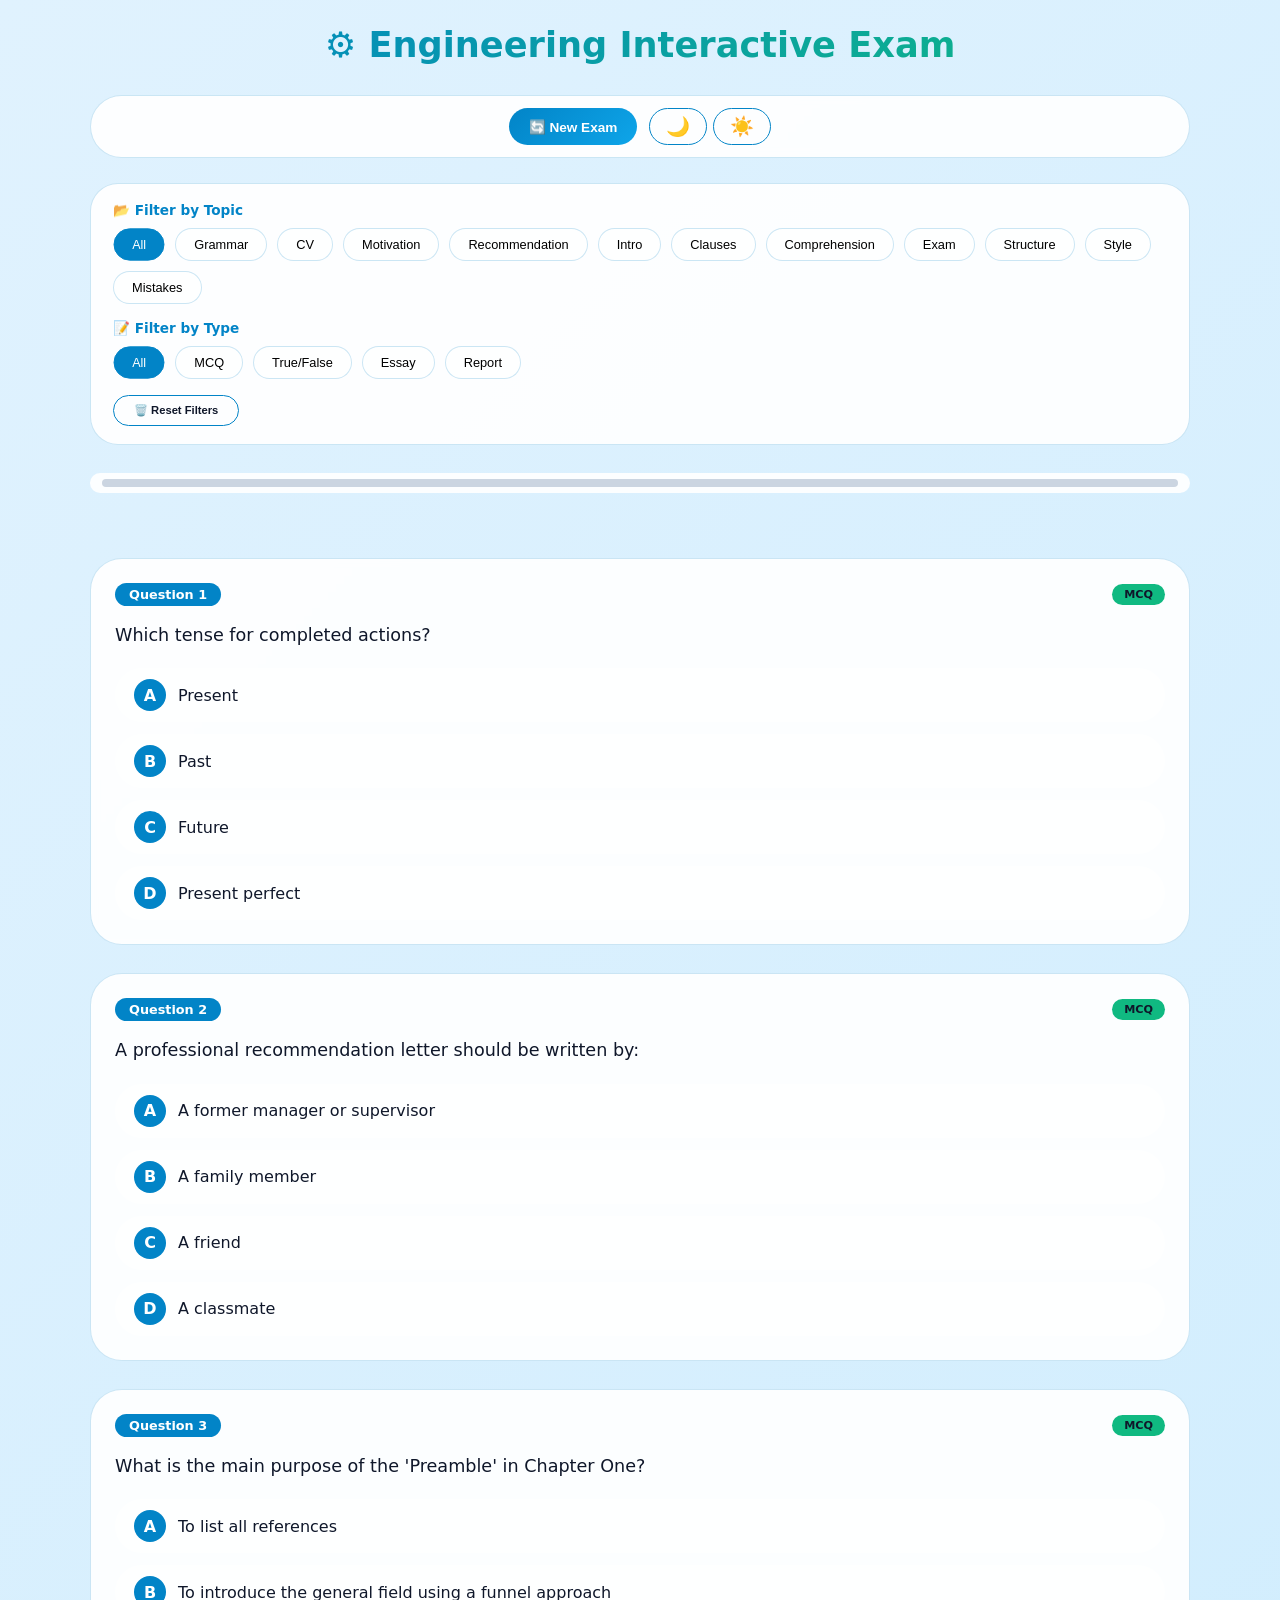
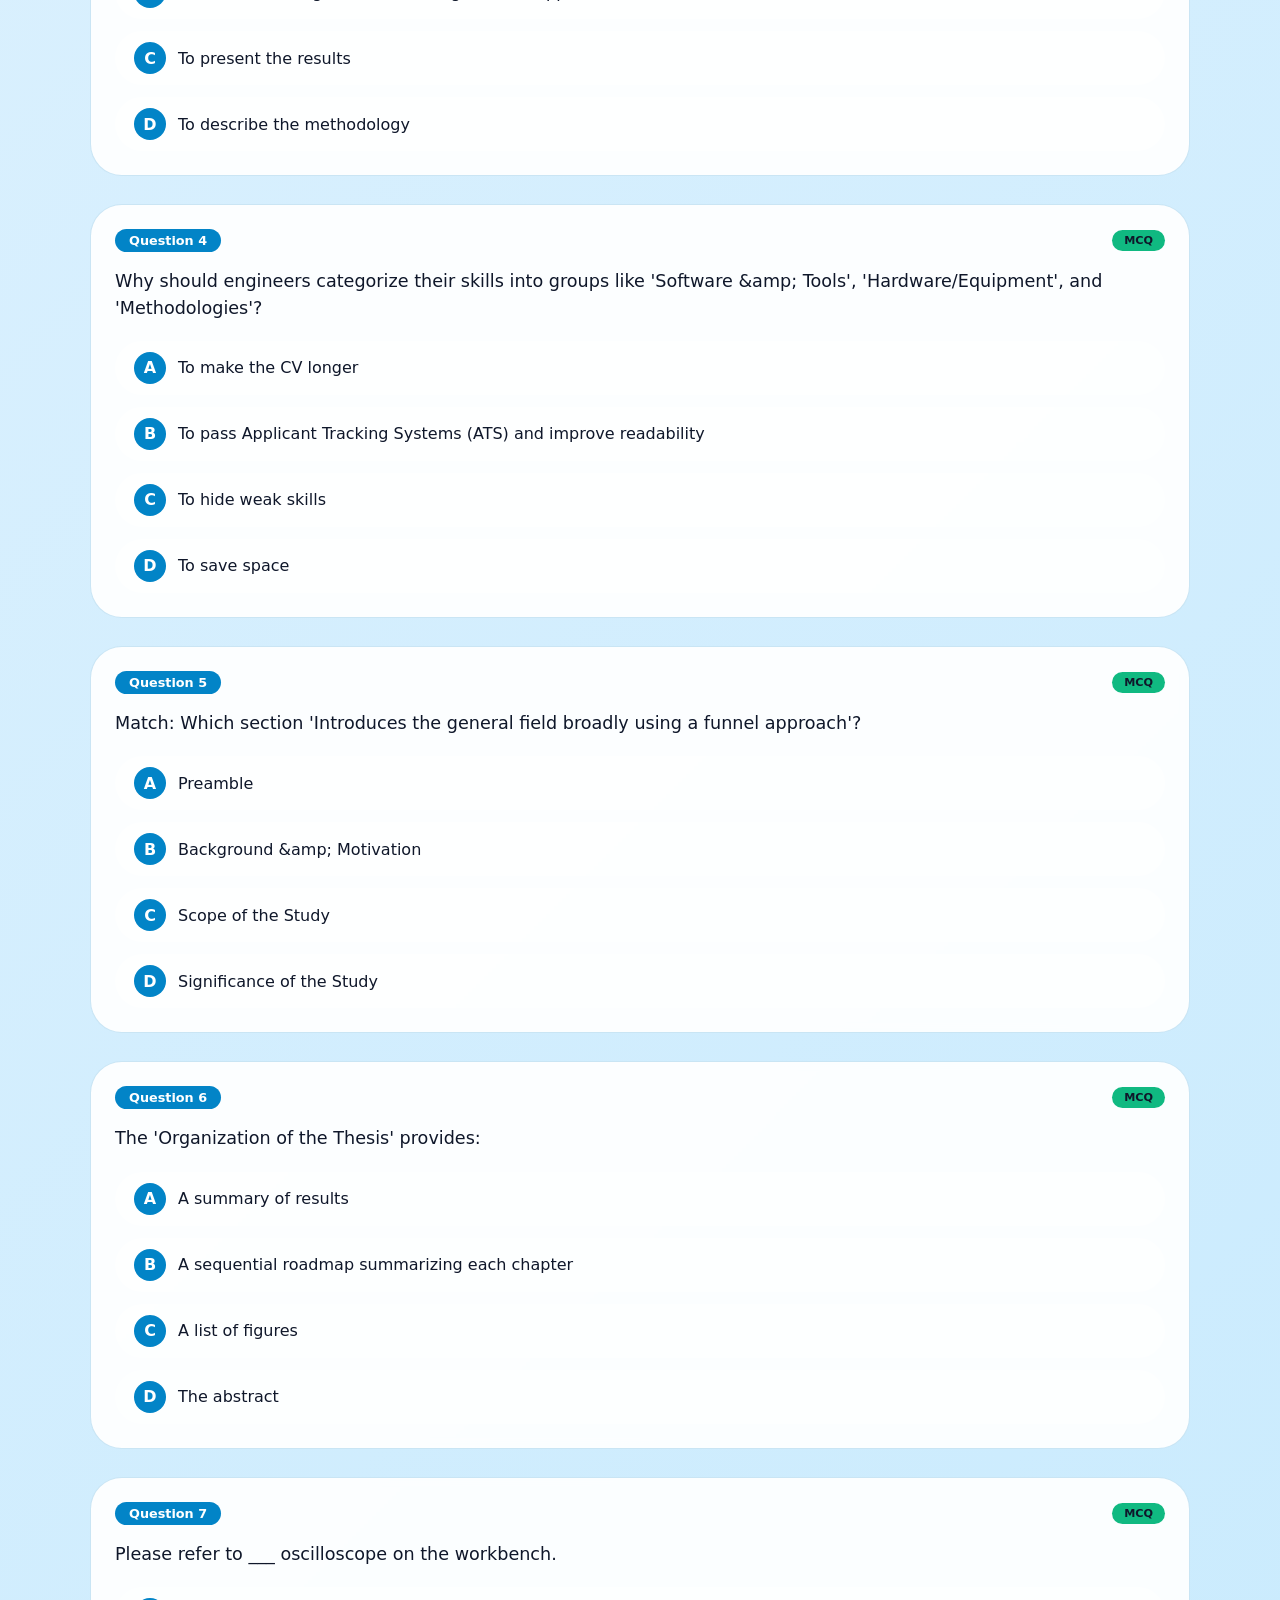
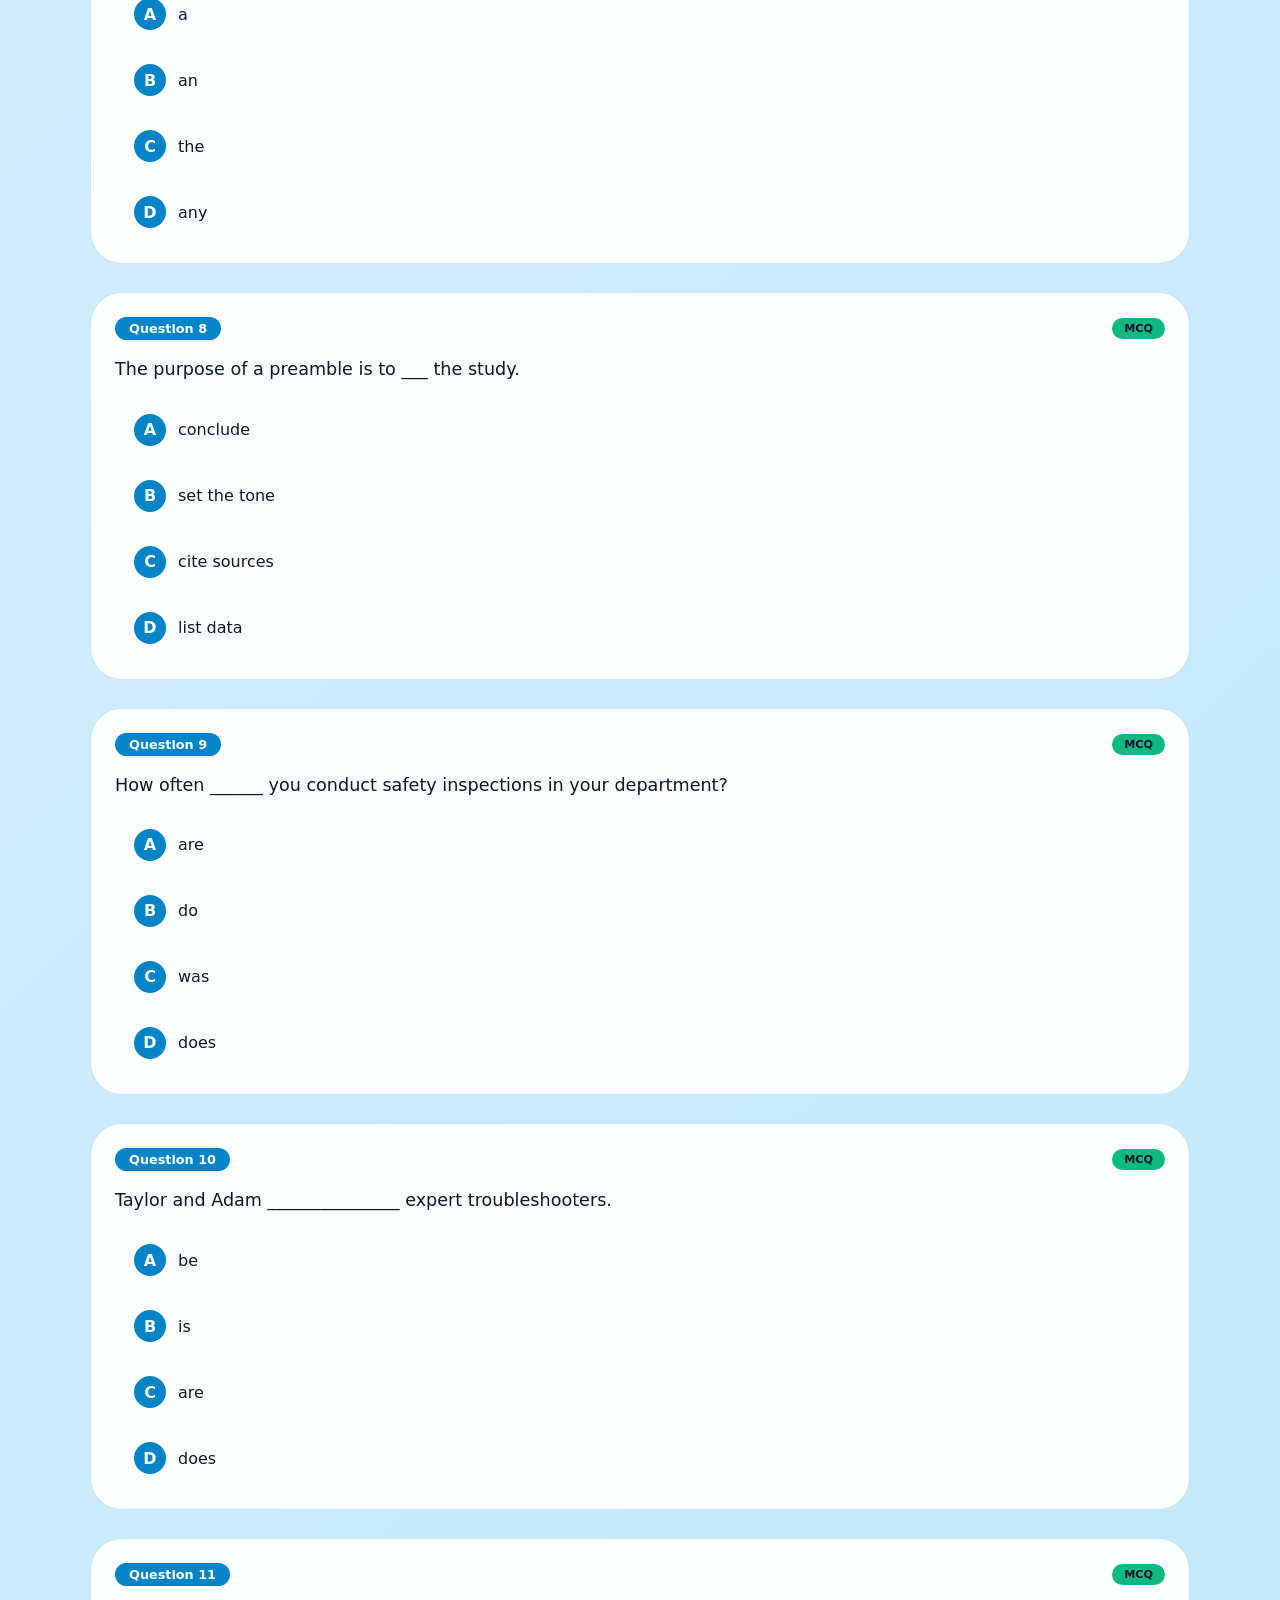
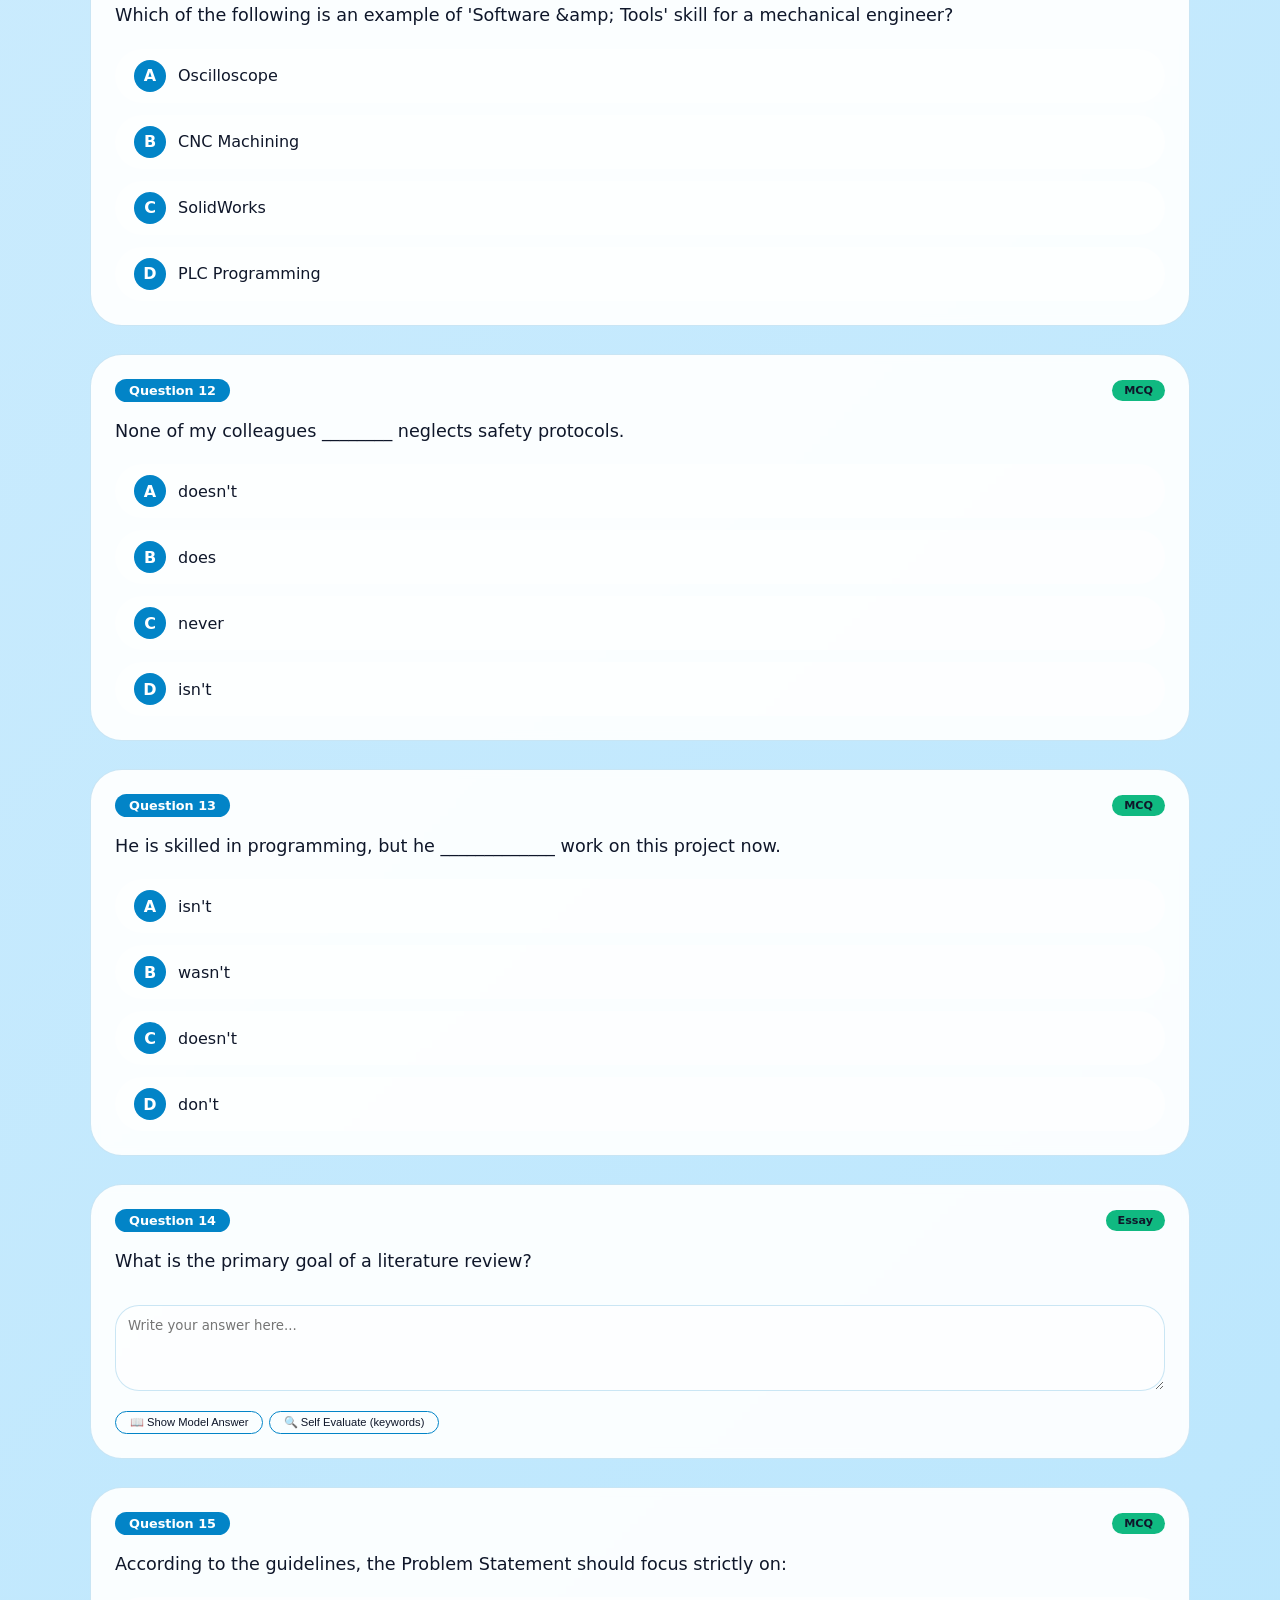
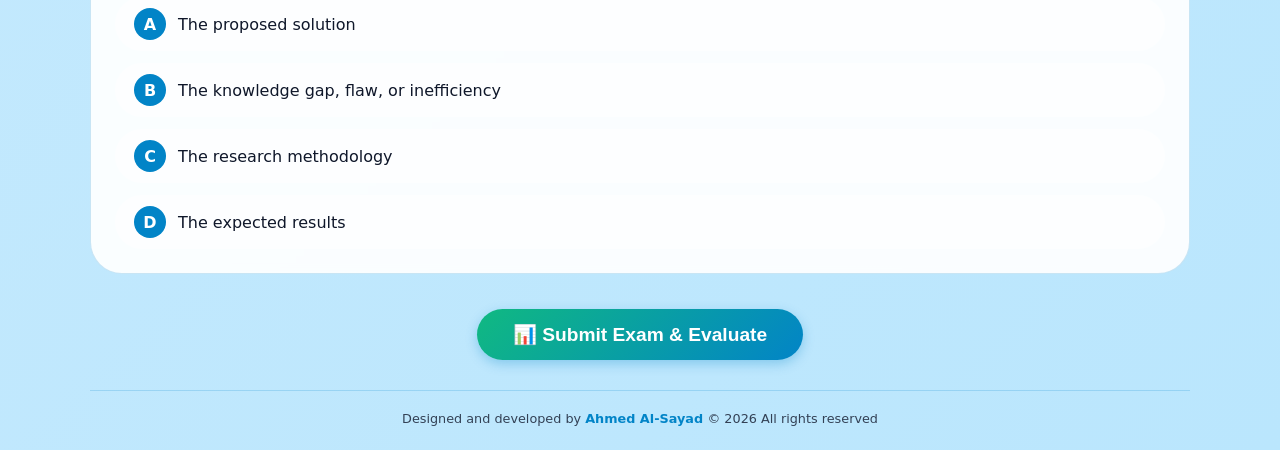
==== commit 64090269: "Update index.html" ====
--- a/index.html
+++ b/index.html
@@ -1,553 +1,931 @@
 <!DOCTYPE html>
-<html lang="en">
+<html lang="ar" dir="ltr">
 <head>
-  <meta charset="UTF-8">
-  <meta name="viewport" content="width=device-width, initial-scale=1.0">
-  <title>Engineering Exam | Smart Feedback</title>
-  <style>
-    /* نفس الستايل السابق (اختصاراً سأضعه كاملاً) */
-    * { margin:0; padding:0; box-sizing:border-box; transition: background-color 0.2s, color 0.2s; }
-    :root { --bg-gradient-start:#e0f2fe; --bg-gradient-end:#bae6fd; --card-bg:rgba(255,255,255,0.92); --card-border:rgba(2,132,199,0.2); --text-primary:#0f172a; --text-secondary:#334155; --accent:#0284c7; --accent-hover:#0ea5e9; --btn-gradient:linear-gradient(135deg,#0284c7,#0ea5e9); --success-bg:#dcfce7; --success-border:#22c55e; --success-text:#166534; --error-bg:#fee2e2; --error-border:#ef4444; --error-text:#991b1b; --focus-ring:#facc15; --option-bg:rgba(255,255,255,0.5); --option-hover:rgba(2,132,199,0.1); }
-    body.dark { --bg-gradient-start:#0f172a; --bg-gradient-end:#1e293b; --card-bg:rgba(30,41,59,0.95); --card-border:rgba(56,189,248,0.2); --text-primary:#f1f5f9; --text-secondary:#cbd5e1; --accent:#38bdf8; --accent-hover:#7dd3fc; --btn-gradient:linear-gradient(135deg,#0284c7,#38bdf8); --success-bg:#064e3b; --success-border:#10b981; --success-text:#a7f3d0; --error-bg:#7f1d1d; --error-border:#f87171; --error-text:#fecaca; --focus-ring:#facc15; --option-bg:rgba(255,255,255,0.05); --option-hover:rgba(56,189,248,0.2); }
-    body { font-family:'Segoe UI',system-ui,sans-serif; background:linear-gradient(135deg,var(--bg-gradient-start),var(--bg-gradient-end)); min-height:100vh; color:var(--text-primary); padding:24px 16px; }
-    .container { max-width:1100px; margin:0 auto; }
-    .hero { text-align:center; margin-bottom:30px; }
-    .hero h1 { font-size:2.2rem; background:linear-gradient(135deg,#0284c7,#10b981); -webkit-background-clip:text; background-clip:text; color:transparent; font-weight:700; }
-    .toolbar { display:flex; flex-wrap:wrap; justify-content:center; gap:12px; margin-bottom:25px; background:var(--card-bg); backdrop-filter:blur(4px); padding:12px 20px; border-radius:60px; border:1px solid var(--card-border); }
-    .btn { padding:8px 20px; border-radius:40px; font-weight:600; font-size:0.85rem; cursor:pointer; background:transparent; color:var(--text-primary); border:1px solid var(--accent); transition:0.2s; }
-    .btn-primary { background:var(--btn-gradient); border:none; color:white; }
-    .btn-primary:hover { transform:translateY(-2px); outline:3px solid var(--focus-ring); }
-    .icon-btn { font-size:1.2rem; padding:6px 16px; }
-    .filter-panel { background:var(--card-bg); border-radius:28px; padding:18px 22px; margin-bottom:28px; border:1px solid var(--card-border); }
-    .filter-row { margin-bottom:16px; }
-    .filter-title { font-size:0.85rem; font-weight:700; margin-bottom:10px; color:var(--accent); display:flex; align-items:center; gap:8px; }
-    .filter-buttons { display:flex; flex-wrap:wrap; gap:10px; }
-    .filter-chip { background:rgba(255,255,255,0.5); padding:8px 18px; border-radius:60px; border:1px solid var(--card-border); cursor:pointer; font-size:0.8rem; font-weight:500; transition:0.15s; }
-    body.dark .filter-chip { background:rgba(255,255,255,0.08); }
-    .filter-chip:hover { transform:translateY(-2px); background:var(--accent); color:white; border-color:var(--accent); outline:3px solid var(--focus-ring); }
-    .filter-chip.active { background:var(--accent); color:white; border-color:var(--accent); transform:scale(0.98); }
-    .progress-section { background:var(--card-bg); border-radius:30px; padding:6px 12px; margin-bottom:25px; }
-    .progress-bar { background:#cbd5e1; border-radius:20px; height:8px; overflow:hidden; }
-    .progress-fill { height:100%; width:0%; background:linear-gradient(90deg,#0284c7,#10b981); border-radius:20px; transition:width 0.25s; }
-    .questions-area { display:flex; flex-direction:column; gap:28px; }
-    .question-card { background:var(--card-bg); backdrop-filter:blur(4px); border:1px solid var(--card-border); border-radius:32px; padding:24px; transition:box-shadow 0.2s; }
-    .question-card:focus-within { border-color:var(--accent); box-shadow:0 0 0 3px var(--focus-ring); }
-    .q-header { display:flex; justify-content:space-between; align-items:center; margin-bottom:16px; flex-wrap:wrap; gap:8px; }
-    .q-badge { background:var(--accent); padding:4px 14px; border-radius:30px; font-size:0.8rem; font-weight:bold; color:white; }
-    .q-type { background:#10b981; padding:4px 12px; border-radius:30px; font-size:0.7rem; color:#0f172a; font-weight:bold; }
-    .q-text { font-size:1.1rem; font-weight:500; line-height:1.5; margin-bottom:20px; }
-    .options-list { display:flex; flex-direction:column; gap:12px; }
-    .option-item { background:var(--option-bg); border-radius:60px; padding:10px 18px; display:flex; align-items:center; gap:12px; cursor:pointer; border:1px solid transparent; transition:0.1s; }
-    .option-item:hover { transform:translateX(6px); background:var(--option-hover); border-color:var(--accent); }
-    .option-prefix { font-weight:bold; width:32px; height:32px; background:var(--accent); border-radius:50%; display:inline-flex; align-items:center; justify-content:center; color:white; }
-    .option-item.correct-answer { background:var(--success-bg) !important; border-color:var(--success-border) !important; color:var(--success-text) !important; }
-    .option-item.correct-answer .option-prefix { background:var(--success-border); color:white; }
-    .option-item.wrong-answer { background:var(--error-bg) !important; border-color:var(--error-border) !important; color:var(--error-text) !important; }
-    .option-item.wrong-answer .option-prefix { background:var(--error-border); color:white; }
-    .option-item.disabled-option { pointer-events:none; opacity:0.8; }
-    .feedback { display:none; margin-top:15px; padding:12px; border-radius:20px; font-size:0.85rem; background:var(--card-bg); border-left:4px solid var(--accent); color:var(--text-primary); }
-    .feedback.correct { display:block; background:var(--success-bg); border-left-color:var(--success-border); color:var(--success-text); }
-    .feedback.wrong { display:block; background:var(--error-bg); border-left-color:var(--error-border); color:var(--error-text); }
-    .essay-area textarea, .report-area textarea { width:100%; background:var(--option-bg); border:1px solid var(--card-border); border-radius:24px; padding:12px; color:var(--text-primary); font-family:inherit; margin:10px 0; }
-    .small-btn { background:transparent; border:1px solid var(--accent); padding:4px 14px; border-radius:30px; font-size:0.7rem; cursor:pointer; margin-top:6px; color:var(--text-primary); }
-    .small-btn:hover { background:var(--accent); color:white; }
-    .model-answer { display:none; margin-top:10px; padding:12px; background:rgba(2,132,199,0.1); border-radius:20px; }
-    .rubric { font-size:0.8rem; margin-top:8px; padding:6px 10px; background:rgba(2,132,199,0.1); border-radius:12px; }
-    .submit-exam-wrapper { text-align:center; margin:35px 0 20px; }
-    .btn-large { padding:14px 36px; font-size:1.2rem; background:linear-gradient(135deg,#10b981,#0284c7); border:none; color:white; font-weight:bold; border-radius:60px; cursor:pointer; transition:0.2s; box-shadow:0 4px 12px rgba(2,132,199,0.3); }
-    .btn-large:hover { transform:scale(1.02); outline:3px solid var(--focus-ring); }
-    .result-modal { display:none; position:fixed; top:0; left:0; width:100%; height:100%; background:rgba(0,0,0,0.8); z-index:1000; justify-content:center; align-items:center; padding:20px; }
-    .result-card { background:var(--card-bg); max-width:600px; width:100%; border-radius:36px; padding:28px; border:1px solid var(--accent); max-height:90vh; overflow-y:auto; }
-    .score-circle { width:130px; height:130px; margin:20px auto; background:linear-gradient(135deg,#0284c7,#10b981); border-radius:50%; display:flex; align-items:center; justify-content:center; font-size:2.4rem; font-weight:bold; color:white; }
-    .mistake-item { background:rgba(239,68,68,0.1); border-radius:20px; padding:12px; margin-bottom:12px; }
-    footer { text-align:center; margin-top:30px; font-size:0.8rem; color:var(--text-secondary); border-top:1px solid var(--card-border); padding-top:20px; }
-    .footer-link { color:var(--accent); text-decoration:none; font-weight:600; }
-    .footer-link:hover { text-decoration:underline; }
-    @media (max-width:650px){ .toolbar{ gap:8px; } .btn{ padding:6px 14px; } }
-  </style>
-<base target="_blank">
+    <meta charset="UTF-8">
+    <meta name="viewport" content="width=device-width, initial-scale=1.0, user-scalable=yes">
+
+    <!-- ===== Security Headers ===== -->
+    <meta http-equiv="Content-Security-Policy" content="
+        default-src 'self';
+        script-src 'self' 'unsafe-inline';
+        style-src 'self' 'unsafe-inline';
+        img-src 'self' data:;
+        font-src 'self';
+        connect-src 'self';
+        frame-ancestors 'none';
+        base-uri 'self';
+        form-action 'self';
+    ">
+    <meta http-equiv="X-Content-Type-Options" content="nosniff">
+    <meta http-equiv="X-Frame-Options" content="DENY">
+    <meta http-equiv="X-XSS-Protection" content="1; mode=block">
+    <meta http-equiv="Referrer-Policy" content="strict-origin-when-cross-origin">
+    <meta http-equiv="Permissions-Policy" content="camera=(), microphone=(), geolocation=()">
+
+    <title>Engineering Exam | Secure</title>
+
+    <style>
+        * {
+            margin: 0;
+            padding: 0;
+            box-sizing: border-box;
+            transition: background-color 0.2s, color 0.2s, border-color 0.2s;
+        }
+
+        /* Light theme (default) */
+        :root {
+            --bg-gradient-start: #e0f2fe;
+            --bg-gradient-end: #bae6fd;
+            --card-bg: rgba(255, 255, 255, 0.92);
+            --card-border: rgba(2, 132, 199, 0.2);
+            --text-primary: #0f172a;
+            --text-secondary: #334155;
+            --accent: #0284c7;
+            --accent-hover: #0ea5e9;
+            --btn-gradient: linear-gradient(135deg, #0284c7, #0ea5e9);
+            --success-bg: #dcfce7;
+            --success-border: #22c55e;
+            --success-text: #166534;
+            --error-bg: #fee2e2;
+            --error-border: #ef4444;
+            --error-text: #991b1b;
+            --focus-ring: #facc15;
+            --option-bg: rgba(255, 255, 255, 0.5);
+            --option-hover: rgba(2, 132, 199, 0.1);
+        }
+
+        /* Dark theme */
+        body.dark {
+            --bg-gradient-start: #0f172a;
+            --bg-gradient-end: #1e293b;
+            --card-bg: rgba(30, 41, 59, 0.95);
+            --card-border: rgba(56, 189, 248, 0.2);
+            --text-primary: #f1f5f9;
+            --text-secondary: #cbd5e1;
+            --accent: #38bdf8;
+            --accent-hover: #7dd3fc;
+            --btn-gradient: linear-gradient(135deg, #0284c7, #38bdf8);
+            --success-bg: #064e3b;
+            --success-border: #10b981;
+            --success-text: #a7f3d0;
+            --error-bg: #7f1d1d;
+            --error-border: #f87171;
+            --error-text: #fecaca;
+            --focus-ring: #facc15;
+            --option-bg: rgba(255, 255, 255, 0.05);
+            --option-hover: rgba(56, 189, 248, 0.2);
+        }
+
+        body {
+            font-family: 'Segoe UI', system-ui, Tahoma, sans-serif;
+            background: linear-gradient(135deg, var(--bg-gradient-start), var(--bg-gradient-end));
+            min-height: 100vh;
+            color: var(--text-primary);
+            padding: 24px 16px;
+        }
+
+        .container {
+            max-width: 1100px;
+            margin: 0 auto;
+        }
+
+        .hero {
+            text-align: center;
+            margin-bottom: 30px;
+        }
+        .hero h1 {
+            font-size: 2.2rem;
+            background: linear-gradient(135deg, #0284c7, #10b981);
+            -webkit-background-clip: text;
+            background-clip: text;
+            color: transparent;
+            font-weight: 700;
+        }
+
+        .toolbar {
+            display: flex;
+            flex-wrap: wrap;
+            justify-content: center;
+            gap: 12px;
+            margin-bottom: 25px;
+            background: var(--card-bg);
+            backdrop-filter: blur(4px);
+            padding: 12px 20px;
+            border-radius: 60px;
+            border: 1px solid var(--card-border);
+        }
+        .btn {
+            padding: 8px 20px;
+            border-radius: 40px;
+            font-weight: 600;
+            font-size: 0.85rem;
+            cursor: pointer;
+            background: transparent;
+            color: var(--text-primary);
+            border: 1px solid var(--accent);
+            transition: transform 0.2s, background 0.2s, box-shadow 0.2s;
+        }
+        .btn-primary {
+            background: var(--btn-gradient);
+            border: none;
+            color: white;
+        }
+        .btn-primary:hover, .btn-primary:focus-visible {
+            transform: translateY(-2px);
+            filter: brightness(1.03);
+            outline: 3px solid var(--focus-ring);
+        }
+        .btn-outline {
+            border-color: var(--accent);
+            color: var(--accent);
+        }
+        .btn-outline:hover, .btn-outline:focus-visible {
+            background: var(--accent);
+            color: white;
+            outline: 3px solid var(--focus-ring);
+        }
+        .icon-btn {
+            font-size: 1.2rem;
+            padding: 6px 16px;
+        }
+
+        .filter-panel {
+            background: var(--card-bg);
+            border-radius: 28px;
+            padding: 18px 22px;
+            margin-bottom: 28px;
+            border: 1px solid var(--card-border);
+        }
+        .filter-row {
+            margin-bottom: 16px;
+        }
+        .filter-title {
+            font-size: 0.85rem;
+            font-weight: 700;
+            margin-bottom: 10px;
+            color: var(--accent);
+            display: flex;
+            align-items: center;
+            gap: 8px;
+        }
+        .filter-buttons {
+            display: flex;
+            flex-wrap: wrap;
+            gap: 10px;
+        }
+        .filter-chip {
+            background: rgba(255, 255, 255, 0.5);
+            padding: 8px 18px;
+            border-radius: 60px;
+            border: 1px solid var(--card-border);
+            cursor: pointer;
+            font-size: 0.8rem;
+            font-weight: 500;
+            transition: transform 0.15s, background 0.2s, box-shadow 0.2s;
+        }
+        body.dark .filter-chip {
+            background: rgba(255, 255, 255, 0.08);
+        }
+        .filter-chip:hover, .filter-chip:focus-visible {
+            transform: translateY(-2px);
+            background: var(--accent);
+            color: white;
+            border-color: var(--accent);
+            outline: 3px solid var(--focus-ring);
+        }
+        .filter-chip.active {
+            background: var(--accent);
+            color: white;
+            border-color: var(--accent);
+            transform: scale(0.98);
+        }
+
+        .progress-section {
+            background: var(--card-bg);
+            border-radius: 30px;
+            padding: 6px 12px;
+            margin-bottom: 25px;
+        }
+        .progress-bar {
+            background: #cbd5e1;
+            border-radius: 20px;
+            height: 8px;
+            overflow: hidden;
+        }
+        .progress-fill {
+            height: 100%;
+            width: 0%;
+            background: linear-gradient(90deg, #0284c7, #10b981);
+            border-radius: 20px;
+            transition: width 0.25s;
+        }
+
+        .questions-area {
+            display: flex;
+            flex-direction: column;
+            gap: 28px;
+        }
+        .question-card {
+            background: var(--card-bg);
+            backdrop-filter: blur(4px);
+            border: 1px solid var(--card-border);
+            border-radius: 32px;
+            padding: 24px;
+            transition: box-shadow 0.2s, border-color 0.2s;
+        }
+        .question-card:focus-within {
+            border-color: var(--accent);
+            box-shadow: 0 0 0 3px var(--focus-ring);
+        }
+
+        .q-header {
+            display: flex;
+            justify-content: space-between;
+            align-items: center;
+            margin-bottom: 16px;
+            flex-wrap: wrap;
+            gap: 8px;
+        }
+        .q-badge {
+            background: var(--accent);
+            padding: 4px 14px;
+            border-radius: 30px;
+            font-size: 0.8rem;
+            font-weight: bold;
+            color: white;
+        }
+        .q-type {
+            background: #10b981;
+            padding: 4px 12px;
+            border-radius: 30px;
+            font-size: 0.7rem;
+            color: #0f172a;
+            font-weight: bold;
+        }
+        body.dark .q-type {
+            color: #0f172a;
+        }
+        .q-text {
+            font-size: 1.1rem;
+            font-weight: 500;
+            line-height: 1.5;
+            margin-bottom: 20px;
+        }
+
+        .options-list {
+            display: flex;
+            flex-direction: column;
+            gap: 12px;
+        }
+        .option-item {
+            background: var(--option-bg);
+            border-radius: 60px;
+            padding: 10px 18px;
+            display: flex;
+            align-items: center;
+            gap: 12px;
+            cursor: pointer;
+            border: 1px solid transparent;
+            transition: transform 0.1s, background 0.2s, border-color 0.2s, color 0.2s;
+        }
+        .option-item:hover, .option-item:focus-visible {
+            transform: translateX(6px);
+            background: var(--option-hover);
+            border-color: var(--accent);
+            outline: none;
+        }
+        .option-prefix {
+            font-weight: bold;
+            width: 32px;
+            height: 32px;
+            background: var(--accent);
+            border-radius: 50%;
+            display: inline-flex;
+            align-items: center;
+            justify-content: center;
+            color: white;
+        }
+
+        .option-item.correct-answer {
+            background: var(--success-bg) !important;
+            border-color: var(--success-border) !important;
+            color: var(--success-text) !important;
+        }
+        .option-item.correct-answer .option-prefix {
+            background: var(--success-border);
+            color: white;
+        }
+
+        .option-item.wrong-answer {
+            background: var(--error-bg) !important;
+            border-color: var(--error-border) !important;
+            color: var(--error-text) !important;
+        }
+        .option-item.wrong-answer .option-prefix {
+            background: var(--error-border);
+            color: white;
+        }
+
+        .option-item.disabled-option {
+            pointer-events: none;
+            opacity: 0.8;
+        }
+
+        .feedback {
+            display: none;
+            margin-top: 15px;
+            padding: 12px;
+            border-radius: 20px;
+            font-size: 0.85rem;
+            background: var(--card-bg);
+            border-left: 4px solid var(--accent);
+            color: var(--text-primary);
+        }
+        .feedback.correct {
+            display: block;
+            background: var(--success-bg);
+            border-left-color: var(--success-border);
+            color: var(--success-text);
+        }
+        .feedback.wrong {
+            display: block;
+            background: var(--error-bg);
+            border-left-color: var(--error-border);
+            color: var(--error-text);
+        }
+
+        .essay-area textarea, .report-area textarea {
+            width: 100%;
+            background: var(--option-bg);
+            border: 1px solid var(--card-border);
+            border-radius: 24px;
+            padding: 12px;
+            color: var(--text-primary);
+            font-family: inherit;
+            margin: 10px 0;
+        }
+        .small-btn {
+            background: transparent;
+            border: 1px solid var(--accent);
+            padding: 4px 14px;
+            border-radius: 30px;
+            font-size: 0.7rem;
+            cursor: pointer;
+            margin-top: 6px;
+            transition: 0.1s;
+            color: var(--text-primary);
+        }
+        .small-btn:hover {
+            background: var(--accent);
+            color: white;
+        }
+        .model-answer {
+            display: none;
+            margin-top: 10px;
+            padding: 12px;
+            background: rgba(2, 132, 199, 0.1);
+            border-radius: 20px;
+        }
+        .rubric {
+            font-size: 0.8rem;
+            margin-top: 8px;
+            padding: 6px 10px;
+            background: rgba(2, 132, 199, 0.1);
+            border-radius: 12px;
+        }
+
+        .submit-exam-wrapper {
+            text-align: center;
+            margin: 35px 0 20px;
+        }
+        .btn-large {
+            padding: 14px 36px;
+            font-size: 1.2rem;
+            background: linear-gradient(135deg, #10b981, #0284c7);
+            border: none;
+            color: white;
+            font-weight: bold;
+            border-radius: 60px;
+            cursor: pointer;
+            transition: transform 0.2s, box-shadow 0.2s;
+            box-shadow: 0 4px 12px rgba(2, 132, 199, 0.3);
+        }
+        .btn-large:hover, .btn-large:focus-visible {
+            transform: scale(1.02);
+            outline: 3px solid var(--focus-ring);
+        }
+
+        .result-modal {
+            display: none;
+            position: fixed;
+            top: 0;
+            left: 0;
+            width: 100%;
+            height: 100%;
+            background: rgba(0, 0, 0, 0.8);
+            z-index: 1000;
+            justify-content: center;
+            align-items: center;
+            padding: 20px;
+        }
+        .result-card {
+            background: var(--card-bg);
+            max-width: 600px;
+            width: 100%;
+            border-radius: 36px;
+            padding: 28px;
+            border: 1px solid var(--accent);
+            max-height: 90vh;
+            overflow-y: auto;
+        }
+        .score-circle {
+            width: 130px;
+            height: 130px;
+            margin: 20px auto;
+            background: linear-gradient(135deg, #0284c7, #10b981);
+            border-radius: 50%;
+            display: flex;
+            align-items: center;
+            justify-content: center;
+            font-size: 2.4rem;
+            font-weight: bold;
+            color: white;
+        }
+        .mistake-item {
+            background: rgba(239, 68, 68, 0.1);
+            border-radius: 20px;
+            padding: 12px;
+            margin-bottom: 12px;
+        }
+        footer {
+            text-align: center;
+            margin-top: 30px;
+            font-size: 0.8rem;
+            color: var(--text-secondary);
+            border-top: 1px solid var(--card-border);
+            padding-top: 20px;
+        }
+        .footer-link {
+            color: var(--accent);
+            text-decoration: none;
+            font-weight: 600;
+        }
+        .footer-link:hover {
+            text-decoration: underline;
+        }
+
+        #loadStatus {
+            text-align: center;
+            padding: 20px;
+            font-size: 0.9rem;
+        }
+
+        @media (max-width: 650px) {
+            .toolbar { gap: 8px; }
+            .btn { padding: 6px 14px; }
+            footer { font-size: 0.7rem; }
+        }
+    </style>
 </head>
 <body>
 <div class="container">
-  <div class="hero"><h1>⚙️ Engineering Interactive Exam</h1></div>
-  <div class="toolbar">
-    <button class="btn btn-primary" id="newExamBtn">🔄 New Exam</button>
-    <div style="display:flex; gap:6px;">
-      <button class="btn icon-btn" id="darkModeBtn">🌙</button>
-      <button class="btn icon-btn" id="lightModeBtn">☀️</button>
+    <div class="hero">
+        <h1>⚙️ Engineering Interactive Exam</h1>
     </div>
-  </div>
-  <div class="filter-panel">
-    <div class="filter-row">
-      <div class="filter-title">📂 Filter by Topic</div>
-      <div class="filter-buttons" id="categoryFilters"></div>
+
+    <div class="toolbar">
+        <button class="btn btn-primary" id="newExamBtn">🔄 New Exam</button>
+        <div style="display: flex; gap: 6px;">
+            <button class="btn icon-btn" id="darkModeBtn">🌙</button>
+            <button class="btn icon-btn" id="lightModeBtn">☀️</button>
+        </div>
     </div>
-    <div class="filter-row">
-      <div class="filter-title">📝 Filter by Type</div>
-      <div class="filter-buttons" id="typeFilters"></div>
+
+    <div class="filter-panel">
+        <div class="filter-row">
+            <div class="filter-title">📂 Filter by Topic</div>
+            <div class="filter-buttons" id="categoryFilters"></div>
+        </div>
+        <div class="filter-row">
+            <div class="filter-title">📝 Filter by Type</div>
+            <div class="filter-buttons" id="typeFilters"></div>
+        </div>
+        <div>
+            <button class="btn" id="resetFiltersBtn" style="font-size:0.7rem;">🗑️ Reset Filters</button>
+        </div>
     </div>
-    <div><button class="btn" id="resetFiltersBtn" style="font-size:0.7rem;">🗑️ Reset Filters</button></div>
-  </div>
-  <div class="progress-section">
-    <div class="progress-bar"><div class="progress-fill" id="progressFill"></div></div>
-  </div>
-  <div id="questionsArea" class="questions-area"></div>
-  <div class="submit-exam-wrapper">
-    <button class="btn-large" id="submitExamBtn">📊 Submit Exam & Evaluate</button>
-  </div>
-  <footer>
-    Designed and developed by 
-    <a href="https://www.linkedin.com/in/ahmed-mohammed-ahmed-saber-abdelhamid-b46249324" target="_blank" rel="noopener noreferrer" class="footer-link">
-      Ahmed Al-Sayad
-    </a> 
-    © 2026 All rights reserved
-  </footer>
+
+    <div class="progress-section">
+        <div class="progress-bar"><div class="progress-fill" id="progressFill"></div></div>
+    </div>
+
+    <div id="loadStatus" style="text-align:center; padding:20px; font-size:0.9rem;"></div>
+    <div id="questionsArea" class="questions-area"></div>
+
+    <div class="submit-exam-wrapper">
+        <button class="btn-large" id="submitExamBtn">📊 Submit Exam & Evaluate</button>
+    </div>
+
+    <footer>
+        Designed and developed by 
+        <a href="https://www.linkedin.com/in/ahmed-mohammed-ahmed-saber-abdelhamid-b46249324" target="_blank" rel="noopener noreferrer" class="footer-link">
+            Ahmed Al-Sayad
+        </a> 
+        © 2026 All rights reserved
+    </footer>
 </div>
 
 <div id="resultModal" class="result-modal">
-  <div class="result-card">
-    <h2 style="text-align:center;">📋 Your Score</h2>
-    <div class="score-circle" id="scorePercent">0%</div>
-    <p id="scoreMsg" style="text-align:center; margin:10px 0;"></p>
-    <div id="mistakesList"></div>
-    <div style="display:flex; gap:12px; justify-content:center; margin-top:20px;">
-      <button class="btn btn-primary" id="closeResultBtn">Close</button>
-      <button class="btn" id="newExamFromResultBtn">New Exam</button>
+    <div class="result-card">
+        <h2 style="text-align:center;">📋 Your Score</h2>
+        <div class="score-circle" id="scorePercent">0%</div>
+        <p id="scoreMsg" style="text-align:center; margin:10px 0;"></p>
+        <div id="mistakesList"></div>
+        <div style="display: flex; gap: 12px; justify-content: center; margin-top: 20px;">
+            <button class="btn btn-primary" id="closeResultBtn">Close</button>
+            <button class="btn" id="newExamFromResultBtn">New Exam</button>
+        </div>
     </div>
-  </div>
 </div>
 
 <script>
-// ============= الأسئلة مضمنة هنا (219 سؤالاً) =============
-const FULL_BANK = [
-{"id":1,"category":"Grammar","type":"mcq","question":"Some engineers ____________ many design specifications.","options":["give","gives","are give","is give"],"correct":0,"explanation":"The subject 'Some engineers' is plural, so the present simple verb 'give' (plural form) is correct."},
-{"id":2,"category":"Grammar","type":"mcq","question":"Taylor and Adam _______________ expert troubleshooters.","options":["be","is","are","does"],"correct":2,"explanation":"The compound subject 'Taylor and Adam' is plural, so the verb 'are' is correct."},
-{"id":3,"category":"Grammar","type":"mcq","question":"____________ your colleagues analyze stress factors accurately.","options":["Are","Does","Do","Is"],"correct":2,"explanation":"Use 'Do' with the plural subject 'your colleagues' in questions."},
-{"id":4,"category":"Grammar","type":"mcq","question":"How many CAD models ________ your team create this month?","options":["are","were","did","do"],"correct":2,"explanation":"'this month' indicates a past time period, so the past simple with 'did' is correct."},
-{"id":5,"category":"Grammar","type":"mcq","question":"He is skilled in programming, but he _____________ work on this project now.","options":["isn't","wasn't","doesn't","don't"],"correct":2,"explanation":"Negative present simple with singular subject 'he' uses 'doesn't'."},
-{"id":6,"category":"Grammar","type":"mcq","question":"He has been explaining the algorithm for hours, but I __ grasp it.","options":["don't","wasn't","isn't","am not"],"correct":0,"explanation":"'I' takes 'don't' for negation in the present simple."},
-{"id":7,"category":"Grammar","type":"mcq","question":"How often ______ you conduct safety inspections in your department?","options":["are","do","was","does"],"correct":1,"explanation":"Use 'do' with the subject 'you' in questions about habits."},
-{"id":8,"category":"Grammar","type":"mcq","question":"She ___________ enjoy attending engineering conferences. So, she ___________ attends them regularly.","options":["doesn't / always","doesn't / never","isn't / never","isn't / hardly ever"],"correct":0,"explanation":"'doesn't enjoy' followed by the contrast 'always attends'."},
-{"id":9,"category":"Grammar","type":"mcq","question":"None of my colleagues ________ neglects safety protocols.","options":["doesn't","does","never","isn't"],"correct":1,"explanation":"'None of' + plural noun can take a singular verb in formal style, 'does' is the closest correct form here."},
-{"id":10,"category":"Grammar","type":"mcq","question":"How many engineers in your team ________ coding?","options":["knows","are knowing","does know","know"],"correct":3,"explanation":"The subject 'engineers' is plural, so the present simple verb 'know' (plural form) is correct."},
-{"id":11,"category":"Grammar","type":"mcq","question":"We ________ our equipment after every operation.","options":["clean","are clean","cleaning","cleans"],"correct":0,"explanation":"The subject 'We' is plural, so the present simple verb 'clean' is correct."},
-{"id":12,"category":"Grammar","type":"mcq","question":"My team ___________ work overtime during project deadlines.","options":["isn't","doesn't","don't","aren't"],"correct":1,"explanation":"'team' is treated as a singular collective noun in British English, so 'doesn't' is correct."},
-{"id":13,"category":"Grammar","type":"mcq","question":"Our experiments ___________ at precisely scheduled times.","options":["starts","starting","are start","start"],"correct":3,"explanation":"The subject 'experiments' is plural, so the present simple verb 'start' (no 's') is correct."},
-{"id":14,"category":"CV","type":"mcq","question":"In an engineering CV, what should be included in the 'Contact Information' section?","options":["Full name, email, phone, LinkedIn, portfolio","Only name and email","Home address and age","Social media usernames"],"correct":0,"explanation":"Contact information should include full name, professional email, phone number, LinkedIn profile, and portfolio link."},
-{"id":15,"category":"CV","type":"mcq","question":"Which bullet point is the STRONGEST for an engineering CV using STAR?","options":["Worked on improving the cooling system.","Responsible for designing a bridge.","Redesigned the HVAC cooling cycle using SolidWorks, reducing energy consumption by 15%.","Helped write lab safety documents."],"correct":2,"explanation":"This uses a strong action verb (Redesigned), a specific tool (SolidWorks), and a quantifiable result (15% reduction)."},
-{"id":16,"category":"Motivation","type":"mcq","question":"What is the purpose of 'Body Paragraph 2' in a motivation letter?","options":["Demonstrate research about the company","List all technical skills","Repeat the CV","Ask for salary"],"correct":0,"explanation":"The second body paragraph shows you have researched the company and explains why its values align with your career goals."},
-{"id":17,"category":"Recommendation","type":"mcq","question":"A professional recommendation letter should be written by:","options":["A former manager or supervisor","A family member","A friend","A classmate"],"correct":0,"explanation":"Professional recommendation letters should be written by a former manager, supervisor, or senior colleague."},
-{"id":18,"category":"Grammar","type":"mcq","question":"We used ___ IEEE referencing style for our report.","options":["a","an","the","no article"],"correct":1,"explanation":"'IEEE' starts with a vowel sound (Eye), so 'an' is used."},
-{"id":19,"category":"Grammar","type":"mcq","question":"___ unique hardware configuration was required.","options":["A","An","The","Some"],"correct":0,"explanation":"'unique' begins with a /juː/ sound (y sound), so 'a' is used."},
-{"id":20,"category":"Grammar","type":"mcq","question":"Please refer to ___ oscilloscope on the workbench.","options":["a","an","the","any"],"correct":2,"explanation":"The oscilloscope is specific (on the workbench), so 'the' is used."},
-{"id":21,"category":"Grammar","type":"mcq","question":"It takes ___ hour to complete the simulation.","options":["a","an","the","no article"],"correct":1,"explanation":"'hour' starts with a vowel sound (our), so 'an' is used."},
-{"id":22,"category":"Intro","type":"mcq","question":"The purpose of a preamble is to ___ the study.","options":["conclude","set the tone","cite sources","list data"],"correct":1,"explanation":"The preamble sets the tone and engages the reader."},
-{"id":23,"category":"Intro","type":"mcq","question":"Which section clarifies what a study will NOT cover?","options":["Background","Scope","Limitations","Problem Statement"],"correct":2,"explanation":"Limitations specify what the study will not cover."},
-{"id":24,"category":"Intro","type":"mcq","question":"A problem statement must be technically ___.","options":["vague","emotional","grounded","optional"],"correct":2,"explanation":"A problem statement should be objective and fact-based."},
-{"id":25,"category":"Clauses","type":"mcq","question":"Identify the clause type: We must determine 'why the system rebooted'.","options":["Noun Clause","Adjective Clause","Adverb Clause","Independent Clause"],"correct":0,"explanation":"The clause 'why the system rebooted' acts as the object of 'determine', therefore it is a noun clause."},
-{"id":26,"category":"Clauses","type":"mcq","question":"Identify the clause type: The engineer 'who calibrated the device' ensured accuracy.","options":["Verb Clause","Noun Clause","Adjective Clause","Adverb Clause"],"correct":2,"explanation":"The clause 'who calibrated the device' describes the engineer, so it is an adjective clause."},
-{"id":27,"category":"Comprehension","type":"mcq","question":"Which section establishes context and demonstrates relevance?","options":["Background Information","Sampling Technique","Data Analysis","System Architecture"],"correct":0,"explanation":"The Background Information section provides context and shows the importance of the topic."},
-{"id":28,"category":"Comprehension","type":"mcq","question":"A clear statement of the research question is the ___?","options":["Literature Review","Significance","Problem Statement","Methodology"],"correct":2,"explanation":"The Problem Statement clearly defines the research question."},
-{"id":29,"category":"Comprehension","type":"mcq","question":"Boundaries of the study (what it will not cover) are found in ___?","options":["Ethical Considerations","Scope and Limitations","Research Design","Data Analysis"],"correct":1,"explanation":"The Scope and Limitations section defines what the study covers and what it does not."},
-{"id":30,"category":"Exam","type":"essay","question":"What is the primary goal of a literature review?","answer":"To identify research gaps and position the new study."},
-{"id":31,"category":"Exam","type":"essay","question":"Difference between microcontroller and microprocessor?","answer":"Microcontroller: integrated CPU, RAM, ROM, peripherals. Microprocessor: only CPU."},
-{"id":32,"category":"Exam","type":"report","question":"Write introduction for 'Smart Irrigation System'.","answer":"Background: water scarcity. Problem: traditional irrigation wastes 40% water. Aim: IoT system. Objectives: design, implement, test. Scope: one field. Significance: save water.","rubric":"Problem 30%, Objectives 30%, Scope 20%, Significance 20%"},
-{"id":33,"category":"Exam","type":"mcq","question":"What does 'MPPT' stand for?","options":["Maximum Power Point Tracking","Minimum Power Point Tracking","Maximum Power Point Transfer","Minimum Power Point Transfer"],"correct":0,"explanation":"MPPT stands for Maximum Power Point Tracking."},
-{"id":34,"category":"Exam","type":"mcq","question":"Which tense for completed actions?","options":["Present","Past","Future","Present perfect"],"correct":1,"explanation":"Past simple tense is used for completed actions."},
-{"id":35,"category":"Exam","type":"essay","question":"What is Validity?","answer":"Accuracy of measurement; the instrument measures what it intends to measure."},
-{"id":36,"category":"Exam","type":"mcq","question":"Correct order of introduction?","options":["Background→Problem→Objectives→Scope→Significance","Objectives→Background→Problem","Problem→Results→Conclusion","Scope→Methodology→Results"],"correct":0,"explanation":"Standard order: Background, Problem Statement, Objectives, Scope, Significance."},
-{"id":37,"category":"Structure","type":"mcq","question":"According to the hierarchical numbering system in academic reports, what is the correct format for a subsection inside a section?","options":["1-A","1.1.1","1.1.a","1/1/1"],"correct":1,"explanation":"Hierarchical numbering: chapter (1), section (1.1), subsection (1.1.1)."},
-{"id":38,"category":"Structure","type":"mcq","question":"Which level of numbering represents a main chapter in an academic report?","options":["1","1.1","1.1.1","1.1.1.1"],"correct":0,"explanation":"Main chapters are numbered with a single digit (1, 2, 3...)."},
-{"id":39,"category":"Intro","type":"mcq","question":"What is the main purpose of the 'Preamble' in Chapter One?","options":["To list all references","To introduce the general field using a funnel approach","To present the results","To describe the methodology"],"correct":1,"explanation":"The preamble introduces the general field using a funnel approach (broad to specific)."},
-{"id":40,"category":"Intro","type":"mcq","question":"The Preamble should start with ________ and gradually narrow down to the research topic.","options":["Specific details","Broad context","Literature review","Conclusion"],"correct":1,"explanation":"The preamble starts with a broad context and gradually narrows to the specific research topic."},
-{"id":41,"category":"Intro","type":"mcq","question":"The 'Background' subsection (1.2.1) primarily serves to:","options":["Define core terms and concepts","State the research objectives","List the limitations","Summarize the results"],"correct":0,"explanation":"The background subsection defines core terms and concepts."},
-{"id":42,"category":"Intro","type":"mcq","question":"The 'Motivation' subsection (1.2.2) explains:","options":["The historical development of the field","The industrial need or problem that drives the study","The research methodology","The statistical analysis"],"correct":1,"explanation":"The motivation section explains the industrial need or problem that drives the study."},
-{"id":43,"category":"Intro","type":"mcq","question":"According to the guidelines, the Problem Statement should focus strictly on:","options":["The proposed solution","The knowledge gap, flaw, or inefficiency","The research methodology","The expected results"],"correct":1,"explanation":"The problem statement must focus only on the knowledge gap, flaw, or inefficiency, not the solution."},
-{"id":44,"category":"Intro","type":"mcq","question":"Research Questions are derived directly from:","options":["The abstract","The literature review","The problem statement","The conclusion"],"correct":2,"explanation":"Research questions are derived directly from the problem statement."},
-{"id":45,"category":"Intro","type":"mcq","question":"How should the 'Aim of the Study' be formatted?","options":["A bulleted list","A detailed paragraph","One overarching sentence","A series of questions"],"correct":2,"explanation":"The aim of the study should be written as one overarching sentence."},
-{"id":46,"category":"Intro","type":"mcq","question":"What does the 'S' in SMART Objectives stand for?","options":["Simple","Specific","Standard","Systematic"],"correct":1,"explanation":"S = Specific"},
-{"id":47,"category":"Intro","type":"mcq","question":"What does the 'M' in SMART Objectives stand for?","options":["Meaningful","Measurable","Mandatory","Mechanical"],"correct":1,"explanation":"M = Measurable"},
-{"id":48,"category":"Intro","type":"mcq","question":"What does the 'A' in SMART Objectives stand for?","options":["Achievable","Abstract","Analytical","Automated"],"correct":0,"explanation":"A = Achievable"},
-{"id":49,"category":"Intro","type":"mcq","question":"What does the 'R' in SMART Objectives stand for?","options":["Reliable","Relevant","Rapid","Random"],"correct":1,"explanation":"R = Relevant"},
-{"id":50,"category":"Intro","type":"mcq","question":"What does the 'T' in SMART Objectives stand for?","options":["Time-bound","Technical","Theoretical","Testable"],"correct":0,"explanation":"T = Time-bound"},
-{"id":51,"category":"Intro","type":"mcq","question":"The 'Scope of the Study' should explicitly state:","options":["What the study covers and its boundaries","The expected results","The research questions","The acknowledgements"],"correct":0,"explanation":"The scope defines what the study covers and its boundaries, explicitly stating exclusions."},
-{"id":52,"category":"Intro","type":"tf","question":"The Scope of the Study should claim that the study covers everything possible.","options":["True","False"],"correct":1,"explanation":"The scope must clearly state boundaries and exclusions, not claim coverage of everything."},
-{"id":53,"category":"Intro","type":"mcq","question":"The 'Significance of the Study' highlights beneficiaries for:","options":["Industry and Academia only","Industry, Academia, and Society","The researcher only","The funding agency only"],"correct":1,"explanation":"Significance highlights beneficiaries: industry, academia, and society."},
-{"id":54,"category":"Intro","type":"mcq","question":"The 'Organization of the Thesis' provides:","options":["A summary of results","A sequential roadmap summarizing each chapter","A list of figures","The abstract"],"correct":1,"explanation":"Organization of the thesis provides a sequential roadmap summarizing each chapter."},
-{"id":55,"category":"Style","type":"tf","question":"Personal pronouns like 'I' and 'We' should be used frequently in academic writing.","options":["True","False"],"correct":1,"explanation":"Avoid personal pronouns (I, We) and use passive voice instead in academic writing."},
-{"id":56,"category":"Style","type":"tf","question":"Slang and contractions (like 'isn't', 'don't') are acceptable in formal academic writing.","options":["True","False"],"correct":1,"explanation":"Avoid slang and contractions in formal academic writing."},
-{"id":57,"category":"Style","type":"tf","question":"Each sentence should convey one idea concisely, avoiding rambling.","options":["True","False"],"correct":0,"explanation":"Each sentence should convey one idea concisely, avoiding rambling."},
-{"id":58,"category":"Mistakes","type":"mcq","question":"What is a common mistake in numbering sections?","options":["Using strict hierarchy","Skipping numbers or inconsistent numbering","Using Roman numerals","Using decimal points"],"correct":1,"explanation":"Common mistake: missing or skipping numbers instead of following strict hierarchy."},
-{"id":59,"category":"Mistakes","type":"mcq","question":"What is a common mistake in the Problem Statement?","options":["Focusing on the knowledge gap","Being specific","Presenting the solution","Explaining the flaw"],"correct":2,"explanation":"Common mistake: presenting the solution inside the problem statement instead of focusing on the gap."},
-{"id":60,"category":"Mistakes","type":"mcq","question":"What is a common mistake in writing Objectives?","options":["Using action verbs","Being measurable","Using vague terms like 'To understand'","Being realistic"],"correct":2,"explanation":"Common mistake: using vague terms like 'To understand' instead of specific, measurable verbs."},
-{"id":61,"category":"Mistakes","type":"mcq","question":"What is a common mistake regarding the Scope?","options":["Explicitly stating boundaries","Listing exclusions","Claiming the study covers everything","Being specific about what is included"],"correct":2,"explanation":"Common mistake: claiming the study covers everything instead of defining boundaries and exclusions."},
-{"id":62,"category":"Mistakes","type":"mcq","question":"What is a common mistake in the Significance section?","options":["Focusing on industrial benefits","Focusing on academic benefits","Writing 'This helps me get my degree'","Highlighting societal impact"],"correct":2,"explanation":"Common mistake: writing 'This helps me get my degree' instead of focusing on industrial/academic benefits."},
-{"id":63,"category":"Structure","type":"mcq","question":"Match: Which section 'Introduces the general field broadly using a funnel approach'?","options":["Preamble","Background & Motivation","Scope of the Study","Significance of the Study"],"correct":0,"explanation":"The Preamble introduces the general field using a funnel approach."},
-{"id":64,"category":"Structure","type":"mcq","question":"Match: Which section 'Explains concepts, key terms, and justifies the need for research'?","options":["Preamble","Background & Motivation","Scope of the Study","Organization of the Thesis"],"correct":1,"explanation":"Background & Motivation explains concepts, key terms, and justifies the need for research."},
-{"id":65,"category":"Structure","type":"mcq","question":"Match: Which section 'Strictly defines boundaries and lists explicit exclusions'?","options":["Preamble","Background & Motivation","Scope of the Study","Significance of the Study"],"correct":2,"explanation":"The Scope of the Study defines boundaries and lists exclusions."},
-{"id":66,"category":"Structure","type":"mcq","question":"Match: Which section 'Highlights the practical/academic importance and beneficiaries'?","options":["Preamble","Background & Motivation","Scope of the Study","Significance of the Study"],"correct":3,"explanation":"The Significance of the Study highlights practical/academic importance and beneficiaries."},
-{"id":67,"category":"Structure","type":"mcq","question":"Match: Which section 'Provides a brief roadmap summarizing each chapter'?","options":["Preamble","Background & Motivation","Scope of the Study","Organization of the Thesis"],"correct":3,"explanation":"Organization of the Thesis provides a brief roadmap summarizing each chapter."},
-{"id":68,"category":"Structure","type":"mcq","question":"Which format represents the correct numbering for a subsection?","options":["Section 1-1","1.A","1.1.1","1.I.1"],"correct":2,"explanation":"The correct numbering for a subsection is 1.1.1."},
-{"id":69,"category":"Style","type":"mcq","question":"When writing academic text, you should rigorously eliminate:","options":["Specific definitions","Personal pronouns (I, We)","Third-person","Passive voice"],"correct":1,"explanation":"Eliminate personal pronouns (I, We) from academic writing."},
-{"id":70,"category":"CV","type":"mcq","question":"The 'Professional Summary' in an engineering CV should be:","options":["A concise 3-4 line paragraph","A full-page description","A list of all previous jobs","A repetition of the contact information"],"correct":0,"explanation":"The professional summary should be a concise 3-4 line paragraph highlighting key skills and experience."},
-{"id":71,"category":"CV","type":"mcq","question":"Why should engineers categorize their skills into groups like 'Software & Tools', 'Hardware/Equipment', and 'Methodologies'?","options":["To make the CV longer","To pass Applicant Tracking Systems (ATS) and improve readability","To hide weak skills","To save space"],"correct":1,"explanation":"Categorizing skills helps pass Applicant Tracking Systems (ATS) and improves readability."},
-{"id":72,"category":"CV","type":"mcq","question":"Which of the following is an example of 'Software & Tools' skill for a mechanical engineer?","options":["Oscilloscope","CNC Machining","SolidWorks","PLC Programming"],"correct":2,"explanation":"SolidWorks is design software, which falls under 'Software & Tools'."},
-{"id":73,"category":"CV","type":"mcq","question":"Which of the following is an example of 'Hardware/Equipment' skill?","options":["MATLAB","Python","Oscilloscope","Agile"],"correct":2,"explanation":"Oscilloscope is a hardware/equipment skill."},
-{"id":74,"category":"CV","type":"mcq","question":"Which of the following is an example of 'Methodologies' skill?","options":["AutoCAD","Finite Element Analysis (FEA)","Python","SAP2000"],"correct":1,"explanation":"Finite Element Analysis (FEA) is a methodology used in engineering."},
-{"id":75,"category":"CV","type":"mcq","question":"What does the 'S' in the STAR method stand for?","options":["Situation","Solution","Summary","Skill"],"correct":0,"explanation":"S = Situation (the context or background)."},
-{"id":76,"category":"CV","type":"mcq","question":"What does the 'T' in the STAR method stand for?","options":["Task","Time","Tool","Team"],"correct":0,"explanation":"T = Task (the task or responsibility)."},
-{"id":77,"category":"CV","type":"mcq","question":"What does the 'A' in the STAR method stand for?","options":["Action","Achievement","Analysis","Approach"],"correct":0,"explanation":"A = Action (the action taken)."},
-{"id":78,"category":"CV","type":"mcq","question":"What does the 'R' in the STAR method stand for?","options":["Result","Reason","Review","Requirement"],"correct":0,"explanation":"R = Result (the measurable outcome)."},
-{"id":79,"category":"CV","type":"mcq","question":"According to the guide, which bullet point is the STRONGEST for an engineering CV?","options":["Worked on improving the cooling system.","Assisted in the maintenance of hydraulic presses.","Redesigned the HVAC cooling cycle using SolidWorks, reducing energy consumption by 15% and saving $10,000 annually.","Helped write lab safety documents."],"correct":2,"explanation":"This bullet point uses a strong action verb (Redesigned), a specific tool (SolidWorks), and quantifiable results (15% and $10,000)."},
-{"id":80,"category":"CV","type":"tf","question":"Professional experience bullet points should focus on duties rather than accomplishments.","options":["True","False"],"correct":1,"explanation":"Focus on accomplishments (achievements), not just duties."},
-{"id":81,"category":"CV","type":"mcq","question":"What should junior engineers include in their CV regarding academic projects?","options":["Capstone projects with specific contribution and tools used","Only the course names","No projects","Only the GPA"],"correct":0,"explanation":"Include capstone projects with your specific contribution and the tools used."},
-{"id":82,"category":"CV","type":"mcq","question":"In the example of Ahmed El-Sayed's CV, what was his capstone project?","options":["Solar-powered water desalination unit","HVAC system design","Bridge structural analysis","Robot arm controller"],"correct":0,"explanation":"His capstone project was a solar-powered water desalination unit."},
-{"id":83,"category":"CV","type":"mcq","question":"In Ahmed El-Sayed's CV, by what percentage did he optimize system efficiency?","options":["15%","20%","30%","12%"],"correct":1,"explanation":"He optimized system efficiency by 20%."},
-{"id":84,"category":"Motivation","type":"mcq","question":"What is the purpose of the 'Introduction (The Hook)' in a motivation letter?","options":["State the position and provide a strong opening statement about enthusiasm and top qualification","List all technical skills","Repeat the CV","Ask for salary"],"correct":0,"explanation":"The introduction (hook) states the position, expresses enthusiasm, and highlights the top qualification."},
-{"id":85,"category":"Motivation","type":"mcq","question":"What should 'Body Paragraph 1 (Why You?)' in a motivation letter highlight?","options":["The company's mission and values","1-2 major technical achievements connected to the job requirements","Personal hobbies","Education history"],"correct":1,"explanation":"Body paragraph 1 highlights 1-2 major technical achievements linked to the job requirements."},
-{"id":86,"category":"Motivation","type":"mcq","question":"What is the recommended sign-off for a motivation letter?","options":["Best wishes","Sincerely, followed by your name","Yours faithfully","Regards"],"correct":1,"explanation":"The recommended sign-off is 'Sincerely,' followed by your name."},
-{"id":87,"category":"Motivation","type":"mcq","question":"In Kareem Youssef's motivation letter, what improvement did he achieve by migrating to microservices?","options":["Improved system uptime from 95% to 99.9% and reduced API response time by 40%","Increased server count","Reduced team size","Improved UI"],"correct":0,"explanation":"He improved system uptime from 95% to 99.9% and reduced API response time by 40%."},
-{"id":88,"category":"Motivation","type":"mcq","question":"What company did Kareem Youssef apply to and what initiative did he mention?","options":["InnovateTech Solutions - SmartPay AI","Google - Android Auto","Microsoft - Azure","Amazon - AWS"],"correct":0,"explanation":"He applied to InnovateTech Solutions and mentioned their 'SmartPay AI' initiative."},
-{"id":89,"category":"Recommendation","type":"mcq","question":"What is the primary focus of a professional recommendation letter?","options":["Practical work skills, teamwork, reliability, and contributions to company goals","Academic standing and research ability","Personal hobbies","Financial status"],"correct":0,"explanation":"A professional recommendation focuses on practical work skills, teamwork, reliability, and contributions to company goals."},
-{"id":90,"category":"Recommendation","type":"mcq","question":"In the professional recommendation example for Eng. Sara Ali, what software did she use for seismic analysis?","options":["ETABS and SAFE","AutoCAD and Revit","SolidWorks and ANSYS","MATLAB and Python"],"correct":0,"explanation":"She used ETABS and SAFE for seismic analysis."},
-{"id":91,"category":"Recommendation","type":"mcq","question":"An academic recommendation letter is typically written by:","options":["A professor, academic advisor, or department head","A former employer","A friend","A family member"],"correct":0,"explanation":"An academic recommendation is written by a professor, academic advisor, or department head."},
-{"id":92,"category":"Recommendation","type":"mcq","question":"What is the main focus of an academic recommendation letter?","options":["Intellect, research ability, learning speed, and academic projects","Practical work skills","Salary expectations","Company loyalty"],"correct":0,"explanation":"An academic recommendation focuses on intellect, research ability, learning speed, and academic projects."},
-{"id":93,"category":"Grammar","type":"mcq","question":"The circuit diagram ______ by the technician yesterday.","options":["was drawn","is drawn","has drawn","draws"],"correct":0,"explanation":"The action is completed in the past, so past simple passive 'was drawn' is correct."},
-{"id":94,"category":"Grammar","type":"mcq","question":"If the voltage ______ too high, the fuse will blow.","options":["goes","will go","went","has gone"],"correct":0,"explanation":"In first conditional, we use present simple in the 'if' clause."},
-{"id":95,"category":"Grammar","type":"mcq","question":"By next year, the project ______ completed.","options":["will be","will have been","is","was"],"correct":1,"explanation":"Future perfect passive 'will have been' is used for actions completed by a specific future time."},
-{"id":96,"category":"Grammar","type":"mcq","question":"All the data ______ been verified.","options":["has","have","is","are"],"correct":1,"explanation":"In scientific writing, 'data' is plural, so 'have been' is correct."},
-{"id":97,"category":"Grammar","type":"mcq","question":"Neither the manager nor the engineers ______ satisfied with the results.","options":["is","are","was","were"],"correct":1,"explanation":"With 'neither ... nor', the verb agrees with the nearest subject ('engineers' plural → 'are')."},
-{"id":98,"category":"Writing","type":"essay","question":"Explain the difference between validity and reliability in research methodology.","answer":"Validity refers to the accuracy of measurement – whether the instrument measures what it intends to measure. Reliability refers to the consistency of measurement – whether the results are repeatable under the same conditions."},
-{"id":99,"category":"Technical","type":"report","question":"Write the methodology section for a project on 'Designing a 4-bit binary counter using flip-flops'.","answer":"Research design: experimental. Materials: 74LS73 JK flip-flops, LEDs, resistors, breadboard, power supply. Procedure: 1) Connect four JK flip-flops in cascade. 2) Set initial state to 0000. 3) Apply clock pulses. 4) Observe binary sequence on LEDs. Validation: Compare output with truth table.","rubric":"Completeness 40%, clarity 30%, technical accuracy 30%"},
-{"id":100,"category":"IEEE","type":"mcq","question":"What is the correct way to format the title of a journal in IEEE citation?","options":["Italicized","Bold","Underlined","In quotation marks"],"correct":0,"explanation":"In IEEE style, journal titles are italicized (e.g., IEEE Trans. Power Electron.)."},
-{"id":101,"category":"IEEE","type":"mcq","question":"Which punctuation mark is used to separate the volume and issue number in an IEEE journal citation?","options":["comma","semicolon","colon","period"],"correct":0,"explanation":"Format: vol. 12, no. 3 – comma separates volume and issue."},
-{"id":102,"category":"IEEE","type":"tf","question":"In IEEE citation, the year is placed after the page numbers.","options":["True","False"],"correct":1,"explanation":"The year is placed before the page numbers: pp. 10-15, 2023."},
-{"id":103,"category":"Mistakes","type":"mcq","question":"Which of the following is a common mistake in writing the introduction?","options":["Too much background","Lack of problem statement","Using personal pronouns","All of the above"],"correct":3,"explanation":"All three are common mistakes. The introduction should be focused, include a clear problem statement, and avoid personal pronouns."},
-{"id":104,"category":"Writing","type":"essay","question":"What is the purpose of the abstract in a technical report?","answer":"The abstract provides a concise summary of the entire report, including the problem, methodology, key results, and main conclusions. It allows readers to quickly understand the essence of the report without reading the full document."},
-{"id":105,"category":"Technical","type":"report","question":"Write the conclusion and recommendations for a project on 'Energy-efficient lighting system'.","answer":"Conclusion: The proposed LED lighting system achieved a 40% reduction in energy consumption compared to conventional fluorescent lamps. Recommendations: 1) Integrate smart sensors for automatic dimming. 2) Conduct long-term durability tests. 3) Explore solar-powered options for off-grid areas.","rubric":"Summary of findings 30%, recommendations 40%, clarity 30%"},
-{"id":106,"category":"Grammar","type":"mcq","question":"What is the passive form of 'The team will test the software'?","options":["The software will be tested by the team","The software will test by the team","The software is tested by the team","The software was tested by the team"],"correct":0,"explanation":"Future passive: will be + past participle."},
-{"id":107,"category":"CV","type":"mcq","question":"Which of the following is a quantifiable achievement in a CV?","options":["Improved efficiency by 10%","Worked on a team","Responsible for design","Helped with testing"],"correct":0,"explanation":"Quantifiable achievements include specific numbers or percentages (e.g., 'by 10%')."},
-{"id":108,"category":"Intro","type":"mcq","question":"What should be avoided in the problem statement?","options":["Technical terms","Background information","The proposed solution","A clear description"],"correct":2,"explanation":"The problem statement should not include the solution; it should only describe the gap or issue."},
-{"id":109,"category":"Writing","type":"essay","question":"Describe the structure of a typical engineering report.","answer":"A typical engineering report includes: Title Page, Abstract, Table of Contents, Introduction (background, problem, objectives, scope, significance), Literature Review, Methodology, Implementation, Results, Discussion, Conclusion, Recommendations, References, and Appendices."},
-{"id":110,"category":"Grammar","type":"mcq","question":"Which tense is used to describe ongoing research in the introduction?","options":["Present simple","Past simple","Future simple","Present continuous"],"correct":0,"explanation":"Present simple is used for general facts and established knowledge in the introduction."},
-{"id":111,"category":"IEEE","type":"mcq","question":"In IEEE, how should you cite multiple authors in a reference list?","options":["First author et al.","All authors listed","Only first author","Use 'and others'"],"correct":1,"explanation":"IEEE lists all authors (up to 6) in the reference list. For more than 6, use et al."},
-{"id":112,"category":"Methodology","type":"mcq","question":"Which section of the methodology describes the tools and materials used?","options":["Research design","Data collection","Materials and Tools","Data analysis"],"correct":2,"explanation":"The 'Materials and Tools' section lists hardware, software, and equipment used in the research."},
-{"id":113,"category":"CV","type":"essay","question":"What are the key elements of a professional summary in a CV?","answer":"A professional summary should include: years of experience, key technical skills, major achievements (with numbers), and a clear career objective. It should be tailored to the specific job and kept concise (3-4 lines)."},
-{"id":114,"category":"Technical","type":"report","question":"Write the introduction for a project on 'Wireless Power Transfer System'.","answer":"Background: Wireless power transfer enables charging without physical connections. Problem: Current systems suffer from low efficiency and limited distance. Aim: Design a resonant inductive coupling system. Objectives: 1) Design transmitter and receiver coils. 2) Optimize frequency for maximum efficiency. 3) Test under various distances. Scope: 5W power transfer up to 10cm. Significance: Enables portable device charging.","rubric":"Problem statement 30%, objectives 30%, scope 20%, significance 20%"},
-{"id":115,"category":"Discussion","type":"mcq","question":"What is the role of the discussion chapter?","options":["To present new data","To interpret results","To list references","To describe methodology"],"correct":1,"explanation":"The discussion chapter interprets the results, explains their significance, and relates them to the objectives and literature."},
-{"id":116,"category":"IEEE","type":"mcq","question":"Which of the following is a correct IEEE citation for a book?","options":["[1] J. Smith, Digital Design, 3rd ed. New York: McGraw-Hill, 2020.","[1] Smith, J. (2020). Digital Design. McGraw-Hill.","[1] 'Digital Design', J. Smith, McGraw-Hill, 2020.","[1] J. Smith, Digital Design, New York, 2020."],"correct":0,"explanation":"Correct IEEE book format: [#] Initials Last name, Title, Edition. City: Publisher, Year."},
-{"id":117,"category":"Structure","type":"mcq","question":"In a technical report, the table of contents is usually placed:","options":["After the abstract","Before the title page","After the references","At the end"],"correct":0,"explanation":"The Table of Contents typically comes after the abstract and before the introduction."},
-{"id":118,"category":"Intro","type":"mcq","question":"What does the acronym 'SMART' stand for in objectives?","options":["Specific, Measurable, Achievable, Relevant, Time-bound","Simple, Modern, Advanced, Reliable, Testable","Systematic, Methodical, Analytical, Rational, Theoretical","Standard, Moderate, Active, Responsive, Technical"],"correct":0,"explanation":"SMART stands for Specific, Measurable, Achievable, Relevant, and Time-bound."},
-{"id":119,"category":"Writing","type":"essay","question":"Explain the importance of citing sources in academic writing.","answer":"Citing sources is important to: (1) give credit to original authors and avoid plagiarism, (2) allow readers to verify claims and explore further, (3) demonstrate the breadth of research, and (4) strengthen the credibility of the work."},
-{"id":120,"category":"CV","type":"mcq","question":"Which of the following is a soft skill?","options":["Programming","Problem-solving","Circuit design","Data analysis"],"correct":1,"explanation":"Problem-solving is a soft skill (interpersonal/transferable), while programming, circuit design, and data analysis are hard/technical skills."},
-{"id":121,"category":"Structure","type":"mcq","question":"Which part of a report is written last but appears first?","options":["Abstract","Introduction","Conclusion","References"],"correct":0,"explanation":"The Abstract is typically written last but placed at the very beginning of the report."},
-{"id":122,"category":"Intro","type":"essay","question":"What are the key structural components of the Introduction Chapter in an engineering research paper?","answer":"1. Preamble (The Hook): Starts broad with the general field and narrows down to the specific focus area, justifying the study's immediate relevance. \n2. Background and Motivation: Provides historical context, distinguishes between expected goals and current system failures, and highlights the research gap. \n3. Statement of the Problem: A clear, concise, and specific sentence focusing on the core issue or technical flaw that needs to be solved. \n4. Aim and Objectives: Defines the ultimate goal of the framework (Aim) and lists the actionable steps (Objectives) to achieve it. \n5. Scope and Limitations: Outlines the exact boundaries of what the study will and will not cover, alongside any resource or data constraints. \n6. Significance of the Study: Explains the potential impact, originality, value to stakeholders, and socio-technical contributions of the research. \n7. Organization of the Thesis: Acts as a sequential roadmap providing a brief summary of every subsequent chapter in the paper."},
-{"id":123,"category":"Intro","type":"essay","question":"What is the strict distinction between the 'Aim' and the 'Objectives' of a study?","answer":"Aim: It represents the ultimate, overarching top-level goal of the project or framework, usually written as a single sentence. \nObjectives: They are a numbered list of specific, actionable, and measurable goals that serve as a roadmap for the methodology. They must always start with action verbs such as Identify, Propose, Model, or Benchmark."},
-{"id":124,"category":"Intro","type":"essay","question":"What must the 'Statement of the Problem' strictly focus on, and what must it avoid?","answer":"Focus: It must focus strictly on a clear, well-defined, and measurable technical gap, defect, or inefficiency in current technology supported by evidence. \nAvoidance: It must strictly avoid presenting or detailing the solution within this section."},
-{"id":125,"category":"Intro","type":"essay","question":"Why are 'Scope and Limitations' critical during a thesis defense?","answer":"Scope: It explicitly defines what the study will not do, which protects the researcher by limiting the examiner's expectations to the stated focus. \nLimitations: It identifies external constraints beyond the researcher's control—such as data availability, sample size, or resource limitations."},
-{"id":126,"category":"Literature","type":"essay","question":"What is a 'Literature Review' and what are its primary purposes?","answer":"Definition: It is a systematic examination, synthesis, and critical evaluation of previously published research studies relevant to the topic. \nPurposes: \n- It establishes baseline background knowledge of existing technologies and theories. \n- It identifies missing links or research gaps that justify the current study. \n- It prevents the accidental duplication of completed research. \n- It justifies the selection of the chosen research methods or experimental design."},
-{"id":127,"category":"Literature","type":"essay","question":"What are the three common approaches to organizing sources logically in a Literature Review?","answer":"1. Chronological Approach: Organizes and tracks the historical development of the research over a specific timeline. \n2. Thematic Approach: Groups previous studies together based on shared core topics, themes, or categories. \n3. Methodological Approach: Compares and categorizes studies based on the specific research methods, tools, or experimental designs they utilized."},
-{"id":128,"category":"IEEE","type":"essay","question":"How does the IEEE Citation Style function within a technical paper?","answer":"In-Text Citation: It utilizes a referencing system based on numbers embedded inside square brackets, such as [1]. \nMultiple Sources: When citing multiple references at the same time, they are formatted using a hyphen or commas within the brackets, such as [2]-[4]. \nReference List: The references are numbered in the order they appear in the text, and the list is organized numerically. Each reference includes author initials, title, publication details, and year."},
-{"id":129,"category":"Intro","type":"mcq","question":"Which component of the Introduction Chapter is described as 'The Hook'?","options":["Background and Motivation","Preamble","Significance of the Study","Scope and Limitations"],"correct":1,"explanation":"The Preamble is often called 'The Hook' because it starts broad with the general field and gradually narrows down to the specific focus area, justifying the study's immediate relevance."},
-{"id":130,"category":"Intro","type":"essay","question":"What are the six essential components of the introduction in engineering research? Briefly explain the purpose of each component.","answer":"1. Background: Provides context and relevance of the research topic. \n2. Problem Statement: Clearly defines the issue or gap the research addresses. \n3. Research Objectives: States what the research aims to achieve (specific and measurable). \n4. Scope and Limitations: Describes the boundaries and constraints of the study. \n5. Significance of the Study: Explains the importance and potential impact of the research. \n6. Organization of the Report: Briefly summarizes the structure of the paper."},
-{"id":131,"category":"Intro","type":"essay","question":"Explain the difference between Scope and Limitations, giving an example of each.","answer":"Scope: What you choose to cover (e.g., 'This research focuses on residential solar panels only'). \nLimitations: Constraints beyond your control (e.g., 'Testing is limited to laboratory conditions due to budget constraints')."},
-{"id":132,"category":"Intro","type":"essay","question":"State the key tips for writing effective Research Objectives.","answer":"They should be: \n- Specific and clearly defined. \n- Measurable with clear criteria for success. \n- Begin with action verbs such as Design, Develop, Analyze, or Test. \n- Realistic and achievable within the available resources and time."},
-{"id":133,"category":"Methodology","type":"essay","question":"What are the common components of the Methodology chapter in an engineering graduation project?","answer":"The common components include: \n1. Research Design: Describes the overall approach. \n2. Sampling Techniques: Explains how participants or data were selected. \n3. Data Collection: Details the tools and methods used to gather data. \n4. Data Analysis: Outlines how the data was analyzed. \n5. Validity and Reliability: Discusses measures taken to ensure accuracy and consistency."},
-{"id":134,"category":"Implementation","type":"essay","question":"Explain the main purpose of the Implementation chapter in a technical report and what it should include.","answer":"The purpose is to explain how the theoretical design was translated into a practical solution. It should include: the tools and materials used, the step-by-step implementation process, the system architecture (block diagrams, schematics), challenges encountered and how they were overcome, and testing and validation procedures."},
-{"id":135,"category":"Literature","type":"essay","question":"What are the three basic questions a good literature review should answer?","answer":"1. What has been studied previously? \n2. What methodologies were used? \n3. What research gaps currently exist?"},
-{"id":136,"category":"Literature","type":"essay","question":"List four purposes for a literature review in technical reports according to the IEEE framework.","answer":"1. Establishing background knowledge. \n2. Identifying research gaps. \n3. Avoiding duplication of completed research. \n4. Supporting the chosen methodology."},
-{"id":137,"category":"IEEE","type":"essay","question":"List the general rules for using the IEEE citation style.","answer":"1. Use numbers in square brackets within the text (e.g., [1]). \n2. Arrange references in the order they appear in the text. \n3. Write authors' names as initials followed by surname. \n4. Italicize book and journal titles. \n5. Put article and chapter titles in quotation marks. \n6. Include volume, issue, page numbers, and year for journal articles."},
-{"id":138,"category":"Visualization","type":"essay","question":"When is it preferable to use each of the following: a line graph, a bar chart, and a table?","answer":"Line graph: To show change over time (trends). \nBar chart: To compare different categories. \nTable: To display the exact values of several variables."},
-{"id":139,"category":"Writing","type":"essay","question":"What is the importance of using the passive voice in technical writing? Give an example.","answer":"It is used to focus on the process or action rather than the person who performed it. This makes the writing more objective. \nExample: 'The circuit was built' instead of 'I built the circuit.'"},
-{"id":140,"category":"Writing","type":"essay","question":"Write a 'Problem Statement' for a topic on 'Designing a Smart Irrigation System'.","answer":"Traditional irrigation systems waste up to 40% of water due to manual scheduling and lack of real-time soil moisture monitoring. This leads to unnecessary water consumption and increased operational costs. There is an urgent need to develop an IoT-based smart irrigation system that can automatically adjust watering schedules based on soil moisture levels, weather forecasts, and plant water requirements to optimize water usage and improve crop yield."},
-{"id":141,"category":"CV","type":"essay","question":"Translate the following task from a CV draft into a strong achievement point using the [Action + Tool/Method + Numerical Result] format: 'Checking data from 3 sensors.'","answer":"Monitored real-time data from 3 ultrasonic sensors using MATLAB, reducing measurement errors by 10% and improving data acquisition accuracy by 15%."},
-{"id":142,"category":"Intro","type":"essay","question":"What is the difference between a literature review and an abstract in terms of focus, location, timing, purpose, and citations?","answer":"Abstract: Focuses on your own work, located in the front matter (before Chapter 1), written at the end, purpose is to summarize the entire project, and does not include citations. \nLiterature Review: Focuses on others' work, located in Chapter 2, written as part of the research foundation, purpose is to identify gaps and justify the need for your research, and is full of IEEE citations."},
-{"id":143,"category":"Intro","type":"essay","question":"Explain the difference between Research Objectives and Scope of Study in terms of the key question they answer, their content, and their writing style.","answer":"Research Objectives: Answer 'What do you want to achieve?', contain goals and desired outcomes, and begin with action verbs. \nScope of Study: Answer 'What are the limitations of your work?', describe topics covered and excluded, and describe areas, environments, and constraints."},
-{"id":144,"category":"Literature","type":"essay","question":"What is a research gap and why is it important to identify it?","answer":"A research gap is missing knowledge or unanswered questions in current studies. It identifies what previous studies haven't addressed, providing strong justification for the research and highlighting its importance in filling this gap."},
-{"id":145,"category":"Literature","type":"essay","question":"How do you identify a research gap in a literature review?","answer":"1. Conduct critical analysis (not just narration) to uncover weaknesses. 2. Answer essential questions: What has been studied? What methodologies? What gaps remain? 3. Identify limitations mentioned in previous studies' conclusions. 4. Use specific language indicating deficiency (e.g., 'Despite advancements...'). 5. Use the funnel approach to logically lead the reader to the gap."},
-{"id":146,"category":"Literature","type":"essay","question":"Explain the importance of identifying a research gap.","answer":"1. Justifying the research: demonstrates that you are not duplicating work. 2. Formulating the research problem: guides you in writing a sound and technical 'Problem Statement'."},
-{"id":147,"category":"Intro","type":"essay","question":"Explain the SMART rule in writing research objectives. Give one correct and one incorrect engineering objective with justification.","answer":"SMART stands for Specific, Measurable, Achievable, Relevant, and Time-bound. Correct: 'Design a 3-bit ALU using logic gates to reduce propagation delay by 15% within 2 weeks.' Incorrect: 'To understand how ALU works.' Justification: 'Understand' is vague and unmeasurable; the correct version includes specific actions and targets."},
-{"id":148,"category":"Literature","type":"essay","question":"What is the importance of the literature review in engineering reports? How does it contribute to identifying the research gap?","answer":"Importance: prevents duplication, establishes background knowledge, and supports methodology. It contributes by critically analyzing previous studies, comparing results, and highlighting unanswered questions or limitations, thus revealing the research gap."},
-{"id":149,"category":"Methodology","type":"essay","question":"Compare the content of the Methodology chapter (Chapter 3) and the Implementation chapter (Chapter 4) in an engineering graduation project.","answer":"Methodology (Chapter 3): Focuses on the 'research plan' and design of the study, including sampling, data collection, and analysis techniques. Implementation (Chapter 4): Focuses on the 'practical reality' of transforming the design into a working solution, including tools, software, hardware assembly, challenges encountered, and integration."},
-{"id":150,"category":"Visualization","type":"essay","question":"When is it preferable to use a Line Graph instead of a Bar Chart? Also, explain the '3-sentence rule' for commenting on figures.","answer":"Line Graph: Used to show trends over time. Bar Chart: Used to compare different categories. The 3-sentence rule: 1) State the location of the figure (e.g., 'Figure 1 shows...'). 2) State the fact or main trend (e.g., 'The voltage drops sharply after 5 seconds'). 3) State an exception or comparison (e.g., 'However, at 10 seconds, a spike was observed')."},
-{"id":151,"category":"CV","type":"essay","question":"Explain the difference between a CV and a Resume from an engineering perspective. How is the STAR method applied to describe professional experience?","answer":"CV: Academic, detailed (2+ pages), includes publications and projects. Resume: Industry-focused, concise (1 page). STAR method: Situation (context), Task (responsibility), Action (specific steps taken), Result (measurable outcome). It is used to quantify achievements with specific numbers."},
-{"id":152,"category":"Discussion","type":"essay","question":"What is the purpose of the Discussion and Conclusion chapter? What is the difference between Recommendations and Future Work?","answer":"Purpose: To interpret results and relate them to the previous objectives. Recommendations: Suggest immediate, practical solutions based on the findings. Future Work: Suggests new horizons or directions for further research beyond the current study."},
-{"id":153,"category":"Intro","type":"essay","question":"What is the formula for writing a strong problem statement? Explain each element.","answer":"The formula consists of three elements: Status Quo (description of the current situation), The Gap (what is wrong or missing), and The Impact (consequences of the gap such as costs or risks). These three elements together clearly define the problem to be addressed."},
-{"id":154,"category":"Intro","type":"essay","question":"What are the two main characteristics of a technically well-written problem statement?","answer":"1. Precision and Specificity: The statement should be very specific and supported by evidence or figures. 2. Brevity: The language should be clear and concise, avoiding unnecessary details."},
-{"id":155,"category":"Intro","type":"mcq","question":"What is the most common mistake students make when writing a problem statement?","options":["Being too specific","Using technical language","Introducing the solution within the statement","Making it too short"],"correct":2,"explanation":"The most common mistake is presenting the proposed solution inside the problem statement. The problem statement should focus only on the gap or defect, while the solution belongs in the objectives and methodology."},
-{"id":156,"category":"Intro","type":"essay","question":"Write a problem statement for a project on 'reducing energy waste in data centers' following the Status Quo + Gap + Impact formula.","answer":"Status Quo: Data centers currently consume up to 3% of global electricity and operate with an average Power Usage Effectiveness (PUE) of 1.5. Gap: Approximately 40% of this energy is wasted due to inefficient cooling systems and server underutilization, with no real-time optimization. Impact: This leads to annual energy costs exceeding $10 billion globally and contributes significantly to CO₂ emissions. There is a critical need to develop a predictive cooling management system that can reduce PUE to below 1.2."},
-{"id":157,"category":"IEEE","type":"essay","question":"What are the detailed rules for citing references in the IEEE system? Mention the in-text citation rules and the final bibliography formatting.","answer":"In-Text: Use numbers in square brackets (e.g., [1]), order them by first appearance, place after the information before the period, and for multiple sources use commas or hyphens. Bibliography: Numbered list in order of appearance, authors as initials before surname, article titles in quotes, book/journal titles italicized, and include specific data like volume, pages, and year."},
-{"id":158,"category":"IEEE","type":"essay","question":"Write the correct IEEE format for citing a website with the following details: Organization: IEEE, Title: 'IEEE Editorial Style Manual', Website: IEEE Author Center, URL: https://journals.ieeeauthorcenter.ieee.org, Accessed: Apr. 15, 2025.","answer":"[1] IEEE, 'IEEE Editorial Style Manual,' IEEE Author Center. [Online]. Available: https://journals.ieeeauthorcenter.ieee.org [Accessed: Apr. 15, 2025]."},
-{"id":159,"category":"IEEE","type":"essay","question":"Provide an example of how to cite a conference paper in IEEE format. Include all necessary elements.","answer":"[1] A. Author, 'Title of paper in sentence case,' in Proc. Name of Conference, City, Country, Year, pp. xx–xx. Example: [1] S. Gupta and L. Lee, 'A low-cost monitoring system for smart grids,' in Proc. IEEE Int. Conf. Smart Grid Commun., Vancouver, Canada, 2019, pp. 224–229."},
-{"id":160,"category":"Technical","type":"essay","question":"What topics are commonly covered in the 'Electronics and Digital Systems' category for engineering exams?","answer":"Common topics include: Design of a 4-bit Arithmetic Logic Unit (ALU), Shaft Encoder using Gray Code (focusing on transition errors), and Design of a Regulated DC Power Supply. These topics focus on digital design, logic circuits, and verification."},
-{"id":161,"category":"IoT","type":"essay","question":"What are the key engineering topics in the 'Internet of Things (IoT) and Smart Systems' category?","answer":"Key topics include: IoT-based Smart Irrigation System, Smart Home Access Control System using Facial Recognition, and Remote Smart Grid Monitoring. These topics allow for strong 'significance' statements and focus on sensors, connectivity, and real-world impact."},
-{"id":162,"category":"Renewable","type":"essay","question":"What topics are included in the 'Renewable Energy and Sustainability' category for technical reports?","answer":"Topics include: Improving Solar Panel Efficiency Using Advanced Materials (high cost, low efficiency in hot climates), Hybrid Wind Turbine System for Domestic Use, and Developing a Hydrogen Fuel Cell as an Alternative to Fossil Fuels. These are ideal for writing about climate change and sustainability."},
-{"id":163,"category":"Robotics","type":"essay","question":"What topics are recommended in the 'Robotics and Artificial Intelligence' category for engineering exams?","answer":"Topics include: Autonomous drone for agricultural surveying, Image recognition in autonomous vehicles using machine learning, and Designing a low-cost smart prosthetic limb. These require precise objectives using action verbs and focus on societal importance."},
-{"id":164,"category":"Control","type":"essay","question":"What topics fall under 'Control Systems Engineering' for technical report writing?","answer":"Topics include: Intelligent traffic management and congestion reduction system in cities, and Design of a seismic-resistant building system. These focus on using AI to improve traffic flow and structural engineering for risk reduction."},
-{"id":165,"category":"Intro","type":"essay","question":"What is the 'Funnel Approach' and how should it be used when writing the introduction for a technical report?","answer":"The funnel approach starts with broad information about the general technological development in the field, then narrows down to the specific problem, and concludes with the 'research gap' that your project will address. This creates a logical flow for the reader."},
-{"id":166,"category":"Exam","type":"report","question":"Write a complete technical report (Introduction and Methodology) about 'Design and Implementation of an IoT-Based Smart Irrigation System'.","answer":"Introduction: Background on water scarcity and agricultural needs. Problem: traditional irrigation wastes water. Aim: IoT system with soil moisture sensors. Objectives: 1) Design sensor network. 2) Program microcontroller. 3) Connect to mobile app. 4) Test in a real field. Scope: one agricultural field (2 acres). Significance: Reduce water waste by 30%. Methodology: Research design: experimental. Tools: Arduino, soil moisture sensors, ESP8266 WiFi module. Data collection: hourly readings for 2 weeks. Analysis: compare with manual irrigation. Validation: cross-check with weather data.","rubric":"Introduction 40% (problem 15%, objectives 15%, scope 5%, significance 5%), Methodology 40% (design 15%, tools 15%, analysis 10%), Structure 20%"},
-{"id":167,"category":"Exam","type":"report","question":"Write a complete technical report (Introduction and Methodology) about 'Efficiency Analysis of Hybrid Wind-Solar Power Systems for Residential Use'.","answer":"Introduction: Background on renewable energy adoption. Problem: intermittent power from single sources. Aim: analyze hybrid system efficiency. Objectives: 1) Design hybrid system. 2) Simulate in MATLAB. 3) Compare with standalone systems. Scope: residential load of 5kW. Limitations: no battery storage considered. Significance: increase renewable penetration. Methodology: Research design: simulation-based. Tools: MATLAB/Simulink, PV and wind models. Data collection: hourly solar and wind data. Analysis: compare monthly efficiency.","rubric":"Introduction 40% (problem 15%, objectives 15%, scope 5%, significance 5%), Methodology 40% (design 15%, tools 15%, analysis 10%), Structure 20%"},
-{"id":168,"category":"Literature","type":"essay","question":"Write a Literature Review for a report titled 'The Impact of Artificial Intelligence on Predictive Maintenance in Manufacturing'.","answer":"Introduction: Predictive maintenance is critical in manufacturing to reduce downtime. Previous studies have explored sensor-based monitoring and machine learning algorithms. Study [1] used vibration analysis with SVM achieving 90% accuracy. Study [2] applied deep learning to temperature data but lacked real-time implementation. Study [3] combined IoT with Random Forest, yet focused on a single machine type. Gap: Limited research on integrating multiple sensor modalities for real-time predictive maintenance. This study proposes an AI-based framework combining vibration, temperature, and acoustic data.","rubric":"Coverage of studies 30%, critical analysis 30%, identification of gap 30%, IEEE citations 10%"},
-{"id":169,"category":"Writing","type":"essay","question":"Write a concise Problem Statement for a project about 'High energy consumption in traditional cooling systems'.","answer":"Traditional cooling systems in commercial buildings consume up to 40% of total energy, largely due to outdated control strategies and lack of real-time optimization. This leads to excessive electricity costs and contributes to carbon emissions. There is an urgent need to develop an energy-efficient cooling management system that can reduce consumption by at least 25% while maintaining occupant comfort."},
-{"id":170,"category":"Intro","type":"essay","question":"Formulate two SMART objectives for a project aiming to 'Design a drone for agricultural surveillance'.","answer":"1. Design a lightweight drone frame (under 2kg) capable of carrying multispectral sensors, with a flight time of at least 30 minutes. 2. Develop and implement an obstacle avoidance algorithm in C++ that can detect objects at 5 meters and navigate around them in real-time."},
-{"id":171,"category":"Writing","type":"essay","question":"Rewrite this sentence in the correct technical style (passive voice): 'I tested the circuit using a digital multimeter and I found two errors.'","answer":"The circuit was tested using a digital multimeter, and two errors were identified."},
-{"id":172,"category":"Technical","type":"essay","question":"What is the importance of using block diagrams in engineering reports?","answer":"Block diagrams are important because they visually represent the system architecture, showing how components interact and data flows between them. They simplify complex systems, improve readability, and help readers understand the overall design without reading detailed technical descriptions."},
-{"id":173,"category":"Literature","type":"essay","question":"How do you write a Literature Review for the topic of 'access control systems'?","answer":"Start with an introduction to access control systems and their importance in security. Review previous studies on fingerprint, face, and RFID-based systems. Compare their accuracy, cost, and user acceptance. Identify gaps such as lack of multi-modal systems or low accuracy in certain conditions. Conclude by stating the gap your research will fill."},
-{"id":174,"category":"Methodology","type":"essay","question":"How do you write the Methodology chapter for an ALU (Arithmetic and Logic Unit) project?","answer":"1. Research Design: combinational logic circuit design. 2. Materials: 74LS181 IC, breadboard, logic probes, power supply. 3. Procedure: 1) Design truth table for operations. 2) Implement using K-map simplification. 3) Simulate using Proteus. 4) Build physical circuit. 4. Testing: apply input combinations and verify outputs. 5. Validation: compare with expected truth table."},
-{"id":175,"category":"Technical","type":"essay","question":"List the most common topics that appear in engineering exams related to 'Shaft Encoder using Gray Code'.","answer":"Focus areas include: Problem Statement (transition errors in binary code), Gray Code generation, design of the encoder disk, use of sensors (photodiodes), microcontroller programming, and validation of accuracy at different speeds."},
-{"id":176,"category":"IoT","type":"essay","question":"What is the significance of 'Remote Smart Grid Monitoring' as a topic for IoT projects?","answer":"It allows real-time monitoring of power distribution, reduces losses through early fault detection, and improves grid reliability. The research gap lies in traditional grids lacking advanced communication infrastructure."},
-{"id":177,"category":"Renewable","type":"essay","question":"What is the problem statement for a project on 'Improving Solar Panel Efficiency Using Advanced Materials'?","answer":"Current solar panels experience a significant drop in efficiency (up to 20%) at high temperatures, and their manufacturing costs remain high. This limits their adoption in hot climates. There is a need to develop advanced materials and cooling techniques to maintain efficiency above 90% at 50°C."},
-{"id":178,"category":"Robotics","type":"essay","question":"What are the SMART objectives for a project on 'Autonomous drone for agricultural surveying'?","answer":"1. Design a lightweight drone frame (under 2kg) with a payload capacity of 500g for multispectral sensors. 2. Develop a flight control algorithm that maintains stable flight in wind speeds up to 15 km/h. 3. Achieve 95% accuracy in crop health classification using image processing within 3 months."},
-{"id":179,"category":"Robotics","type":"essay","question":"What is the societal significance of designing a low-cost smart prosthetic limb?","answer":"Current prosthetic limbs are expensive (over $10,000), making them inaccessible to many amputees in developing countries. A low-cost smart prosthetic limb would improve mobility, quality of life, and enable users to participate in daily activities, addressing a major societal need."},
-{"id":180,"category":"Control","type":"essay","question":"Write a problem statement for a project on 'Intelligent traffic management and congestion reduction system'.","answer":"Urban traffic congestion causes an average delay of 40% in travel time, leading to increased fuel consumption and air pollution. Current traffic light systems operate on fixed schedules, failing to adapt to real-time traffic flow. There is a need to develop an AI-based system that optimizes traffic signals using real-time data to reduce congestion by at least 20%."},
-{"id":181,"category":"Intro","type":"essay","question":"What is the standard mark distribution for a comprehensive report question in engineering exams?","answer":"Typically, the report question is worth 30 marks out of a total of 50, while multiple-choice questions account for the remaining 20 marks. The report covers Chapter One (Introduction) and Chapter Three (Methodology) in detail."},
-{"id":182,"category":"Style","type":"essay","question":"What are the required standards for writing objectives in engineering reports?","answer":"Objectives should use action verbs (Design, Develop, Analyze, Test), avoid personal pronouns (I, We), and follow the heading numbering system (1.1, 1.2). They must also be SMART: Specific, Measurable, Achievable, Relevant, and Time-bound."},
-{"id":183,"category":"Intro","type":"mcq","question":"Which field does the topic 'Designing a Shaft Encoder using Gray Code' primarily belong to?","options":["Internet of Things","Renewable Energy","Electronics and Digital Circuits","Robotics"],"correct":2,"explanation":"Shaft encoders are a core topic in electronics and digital circuits, focusing on digital design and logic."},
-{"id":184,"category":"IoT","type":"mcq","question":"Which IoT topic addresses water scarcity in rural areas using sensors?","options":["Smart Home Access","Smart Grid Monitoring","Smart Irrigation System","Traffic Management"],"correct":2,"explanation":"Smart Irrigation System uses humidity sensors and IoT connectivity to optimize water usage in rural agricultural areas."},
-{"id":185,"category":"Renewable","type":"mcq","question":"What is the main problem with current solar panels according to the curriculum?","options":["They are too heavy","They are expensive and lose efficiency in hot climates","They are not available","They produce too much power"],"correct":1,"explanation":"The problem is high manufacturing costs and a significant drop in efficiency (up to 20%) at elevated temperatures."},
-{"id":186,"category":"Robotics","type":"mcq","question":"Which of the following is an objective for an autonomous drone project?","options":["Understanding drone physics","Designing a lightweight frame","Appreciating aerodynamics","Knowing about sensors"],"correct":1,"explanation":"SMART objectives should begin with action verbs like 'Design', not vague verbs like 'Understand' or 'Appreciate'."},
-{"id":187,"category":"Control","type":"mcq","question":"What does the topic 'Intelligent traffic management' focus on?","options":["Road construction","Using AI to improve traffic flow","Building more roads","Car manufacturing"],"correct":1,"explanation":"The topic focuses on using artificial intelligence and real-time data to optimize traffic signals and reduce congestion."},
-{"id":188,"category":"Literature","type":"essay","question":"What should a Literature Review on 'predictive maintenance' include according to the exam format?","answer":"It should include: previous studies on predictive maintenance, methods/technologies used (sensors, machine learning), at least one research gap identified, and proper IEEE in-text citations."},
-{"id":189,"category":"Intro","type":"essay","question":"Write a problem statement for a project on 'Seismic-resistant building system'.","answer":"Traditional buildings in earthquake-prone zones are vulnerable to structural failure, leading to loss of life and property damage. Current seismic design codes are not always sufficient for rare high-magnitude events. There is a critical need to develop an advanced seismic-resistant building system that can withstand 7.5 magnitude earthquakes while minimizing structural damage."},
-{"id":190,"category":"Methodology","type":"essay","question":"What are the key components to include in the Methodology chapter for a 'Hybrid Wind-Solar Power System' project?","answer":"Research design: simulation-based. Tools: MATLAB/Simulink with PV and wind turbine models. Data collection: hourly solar irradiance and wind speed data for one year. Analysis: compare efficiency, reliability, and cost of hybrid system vs. standalone systems. Validation: cross-check with real-world data."},
-{"id":191,"category":"Intro","type":"essay","question":"Explain the funnel approach and its importance in writing the introduction.","answer":"The funnel approach starts with general statements about the field, narrows down to the specific problem, and ends with the research gap. It helps the reader understand the context, see the progression of the topic, and appreciate why the research is needed."},
-{"id":192,"category":"Technical","type":"essay","question":"Why is the problem of transition errors important in Shaft Encoder design?","answer":"In traditional binary encoders, multiple bits can change simultaneously during high-speed rotation, leading to ambiguous readings (race conditions). This can cause catastrophic failures in CNC machinery and robotics. Gray code eliminates this by ensuring only one bit changes at a time."},
-{"id":193,"category":"Renewable","type":"essay","question":"What is the significance of developing a Hydrogen Fuel Cell system for vehicles?","answer":"Hydrogen fuel cells offer a clean alternative to fossil fuels, producing only water as a byproduct. They address the problem of greenhouse gas emissions from transportation and can contribute to energy independence. This topic allows for a strong preamble on climate change and sustainable development."},
-{"id":194,"category":"IoT","type":"essay","question":"What is the role of sensors in Smart Home Access Control Systems?","answer":"Sensors such as fingerprint scanners and cameras capture biometric data. The system processes this data using algorithms to authenticate users. The scope may include the type of algorithm used (e.g., facial recognition) and the maximum number of authorized users."},
-{"id":195,"category":"Exam","type":"report","question":"Write a technical report (Introduction and Methodology) about 'Development of a Portable Pulse Oximeter for Remote Health Monitoring'.","answer":"Introduction: Background on remote health monitoring and the need for portable devices. Problem: traditional oximeters are not portable or connected. Aim: design a portable pulse oximeter with wireless connectivity. Objectives: 1) Design sensor circuit. 2) Program microcontroller. 3) Enable Bluetooth transmission. 4) Test on 20 patients. Scope: SpO2 and heart rate measurement only. Significance: enables remote monitoring during pandemics. Methodology: Research design: experimental. Tools: MAX30100 sensor, Arduino, Bluetooth module. Data collection: compare with hospital-grade oximeter. Analysis: calculate error percentage. Validation: clinical testing.","rubric":"Introduction 40%, Methodology 40%, Structure 20%"},
-{"id":196,"category":"Intro","type":"essay","question":"What is the purpose of the 'Significance of the Study' section in an engineering report?","answer":"It explains the potential impact and value of the research, highlighting beneficiaries (industry, academia, society), originality, and socio-technical contributions. It justifies why the research is worth conducting."},
-{"id":197,"category":"Robotics","type":"essay","question":"Write a problem statement for a project on 'Image recognition in autonomous vehicles using machine learning'.","answer":"Current autonomous vehicles rely on expensive sensor arrays and complex algorithms, leading to high costs and computational demands. There is a need to develop a lightweight machine learning model that can achieve 95% accuracy in object detection while running on low-cost embedded hardware."},
-{"id":198,"category":"Control","type":"essay","question":"What are the limitations of a hybrid wind-solar system project?","answer":"Limitations may include: dependence on weather conditions, high initial cost, availability of space for installation, and intermittency of renewable sources. These are constraints beyond the researcher's control."},
-{"id":199,"category":"Literature","type":"essay","question":"How do you identify a research gap in access control systems?","answer":"By reviewing previous studies, you may find that existing systems lack multi-factor authentication, suffer from low accuracy under varying lighting, or are expensive. These limitations represent research gaps. You would highlight them using phrases like 'Despite advancements, limited research addresses...'"},
-{"id":200,"category":"IoT","type":"essay","question":"What is the importance of Smart Grid Monitoring?","answer":"It reduces energy losses, prevents blackouts, and enables real-time demand response. The research gap lies in traditional grids lacking the communication infrastructure for real-time monitoring and control."},
-{"id":201,"category":"Renewable","type":"essay","question":"Write a problem statement for a project on 'Hybrid Wind Turbine System for Domestic Use'.","answer":"Wind energy is underutilized in residential areas due to space constraints and low wind speeds in urban environments. Current systems are designed for large-scale farms. There is a need to develop a compact, low-wind-speed turbine system that can generate sufficient power for a single household."},
-{"id":202,"category":"Methodology","type":"essay","question":"What data collection methods are used in the methodology of a 'Smart Home Access Control' project?","answer":"Data collection includes: capturing biometric samples (fingerprints and facial images) from 10 users, each providing 5 samples. The system records matching scores and access times. Validation measures accuracy and response time."},
-{"id":203,"category":"Robotics","type":"essay","question":"What is the objective for an image recognition project in autonomous vehicles?","answer":"To train a Convolutional Neural Network (CNN) on a dataset of 10,000 images to achieve 95% accuracy in detecting pedestrians, vehicles, and traffic signs, with a processing speed of 30 fps on an embedded platform."},
-{"id":204,"category":"Intro","type":"mcq","question":"What is the recommended starting point when practicing technical writing topics?","options":["Memorizing past papers","Applying the Problem Statement Formula","Reading Wikipedia","Copying templates"],"correct":1,"explanation":"The Problem Statement Formula (Current situation + Gap + Impact) helps you understand the core problem, making you prepared for any topic rather than just memorizing models."},
-{"id":205,"category":"Writing","type":"essay","question":"Write a problem statement for a project on 'Developing a Hydrogen Fuel Cell as an Alternative to Fossil Fuels'.","answer":"Fossil fuels are a major source of greenhouse gas emissions and are depleting rapidly. Hydrogen fuel cells offer a clean alternative but are currently expensive and have limited efficiency. There is a need to develop a cost-effective hydrogen fuel cell system that achieves 60% efficiency for vehicle applications."},
-{"id":206,"category":"Intro","type":"essay","question":"What is the importance of the Scope and Limitations section in protecting the researcher?","answer":"Scope explicitly defines what the study will not cover, limiting the examiner's expectations to the stated focus. Limitations identify external constraints (data availability, sample size, resource limitations) that the researcher cannot control, preventing criticism for issues outside the study's control."},
-{"id":207,"category":"Methodology","type":"essay","question":"What are the evaluation criteria for an engineering methodology chapter with their respective weights?","answer":"Clarity (Weight: 0.3): Clear writing, breakdown of complex steps, and use of visual aids like flowcharts. Completeness (Weight: 0.3): Covers all essential design, build, and test steps, including calibration and safety. Feasibility (Weight: 0.2): Achievable within budget, time constraints, and resource availability. Organization (Weight: 0.1): Logical, sequential, step-by-step presentation. Safety (Weight: 0.1): Emphasizes safety precautions and use of protective gear."},
-{"id":208,"category":"IEEE","type":"essay","question":"What are the general guidelines for the IEEE reference list?","answer":"Order: References must be listed in the order they appear in the text. Authors: Initials must come before surnames. Formatting: Italicize book titles and conference proceedings; capitalize only the first word in titles. Links: Use DOIs or URLs when available, but do not use hyperlinks or underlining."},
-{"id":209,"category":"IEEE","type":"essay","question":"Provide the IEEE format for a Book.","answer":"[#] Initials Last name, Book Title, Edition. City: Publisher, Year."},
-{"id":210,"category":"IEEE","type":"essay","question":"Provide the IEEE format for a Website.","answer":"[#] Author or Organization, \"Title of document,\" Website Name. [Online]. Available: URL [Accessed: Month Day, Year]."},
-{"id":211,"category":"Intro","type":"essay","question":"Analyzing Funnel Logic: Explain the strategic role of funnel logic in the introduction to an engineering report. How does the shift from a global context (e.g., industrial automation) to a local problem (e.g., angular positioning errors) enhance the reader's understanding of the project's significance?","answer":"Funnel logic creates a smooth narrative flow that guides the reader from a broad, relatable context to a focused, specific problem. By starting with a global issue (e.g., the importance of industrial automation), the reader understands the 'big picture' and why the field matters. Gradually narrowing down to a local problem (e.g., angular positioning errors in shaft encoders) makes the research appear as a logical step in solving a real-world engineering challenge. This structure enhances the reader's comprehension by showing how the research fits into the larger ecosystem, justifying its relevance and demonstrating that the researcher has identified a specific, addressable gap within a broader technological landscape."},
-{"id":212,"category":"Intro","type":"essay","question":"Research Gap vs. Research Problem: Discuss the relationship between the research gap and the problem statement. How does the need to bridge knowledge gaps lead to the formulation of a single, specific technical problem?","answer":"The research gap is the missing knowledge or unanswered question identified in the literature review. It represents what previous studies have not addressed. The problem statement, on the other hand, is the precise technical articulation of this gap. The process of identifying a gap forces the researcher to ask: 'What exactly is missing? What technical flaw or inefficiency exists?' This questioning leads to the formulation of a single, specific technical problem that is measurable and actionable. The gap acts as the 'what is unknown,' while the problem statement becomes 'the specific question we need to answer to fill that gap,' thus providing a clear focus for the entire research."},
-{"id":213,"category":"Intro","type":"essay","question":"Measurement and Validation: Why should a research objective be measurable within the SMART framework? Provide an illustrative example of how an immeasurable objective can hinder the project's testing and validation phase.","answer":"Measurability is the cornerstone of the SMART framework because it allows the researcher to objectively determine whether the objective has been achieved. Without measurability, there is no clear criterion for success or failure. For example, an objective like 'To improve the performance of the system' is immeasurable – what constitutes 'improvement'? In the testing phase, the engineer cannot validate if the objective was met because there is no benchmark. In contrast, a measurable objective like 'To reduce the system's response time by 20%' provides a clear target. During testing, the engineer can measure the actual response time, compare it to the baseline, and definitively state whether the objective was achieved. An immeasurable objective hinders validation because it turns a scientific process into a subjective judgment."},
-{"id":214,"category":"CV","type":"essay","question":"Professional Comparison: Compare a professional letter of recommendation with an academic letter of recommendation. How does the target audience (project managers vs. selection committees) dictate whether the letter should emphasize practical skills or research capabilities?","answer":"A professional letter of recommendation is typically written by a former manager or supervisor and is intended for an industry job. Its audience is project managers and HR professionals who prioritize practical skills, teamwork, reliability, and contributions to company goals. Therefore, it emphasizes measurable achievements, technical proficiency, and the candidate's ability to deliver results in a fast-paced work environment. An academic letter of recommendation is written by a professor or advisor and is intended for graduate school admissions or research positions. Its audience is selection committees, who prioritize intellect, research ability, learning speed, and academic projects. This letter focuses on theoretical knowledge, analytical thinking, and the candidate's potential to contribute to academic research. The audience dictates the content: managers want to know if you can do the job, while academics want to know if you can advance knowledge."},
-{"id":215,"category":"CV","type":"essay","question":"Skills Transformation (STAR Method): What is the importance of transforming weak tasks (e.g., 'I worked on an HVAC system') into strengths using the formula (action + technical tool + measurable result)? How does this transformation help overcome applicant tracking systems (ATS)?","answer":"The STAR method (Situation, Task, Action, Result) transforms weak, passive statements into powerful, quantified achievements. A weak task like 'I worked on an HVAC system' is vague and fails to demonstrate the candidate's specific contribution or impact. By applying the formula – action verb (Redesigned) + technical tool (SolidWorks) + measurable result (reduced energy consumption by 15%) – the statement becomes compelling and evidence-based. This transformation is critical for overcoming Applicant Tracking Systems (ATS), which scan for keywords and quantifiable achievements. ATS algorithms are designed to filter resumes based on specific technical skills and measurable outcomes. A transformed bullet point is more likely to match the job description's keywords and pass the initial screening, ensuring that the candidate's application reaches a human recruiter."},
-{"id":216,"category":"Visualization","type":"essay","question":"Visual Representation Strategy: Based on the principles of technical communication, how would you choose between a line graph, a bar chart, and a table to represent specific experimental data? Discuss the importance of the Stand-alone Rule in writing figure labels.","answer":"The choice between a line graph, bar chart, and table depends on the nature of the data and the message. A line graph is used to show continuous change over time (trends), such as voltage variation over a period. A bar chart is used to compare discrete categories, such as efficiency of different solar panel materials. A table is used to display exact values of multiple variables for precise reference, such as sensor readings at different times. The Stand-alone Rule dictates that a figure caption must be clear enough for the reader to understand the figure without consulting the main text. This means including: the figure number, a descriptive title, the variables (with units), and any relevant conditions (e.g., temperature). This rule ensures that the figure is self-contained and accessible, improving the report's readability and professionalism."},
-{"id":217,"category":"IEEE","type":"essay","question":"Standardization: Discuss the role of IEEE standards in ensuring that engineering reports reach a global audience, and how the use of block diagrams reduces the reader's cognitive load.","answer":"IEEE standards (like the IEEE citation style) provide a common, universally recognized format for citing sources and structuring technical documents. This standardization ensures that an engineer in Egypt can read, understand, and verify the references of a report written in the United States without having to decipher a different formatting system. It facilitates global communication and collaboration. Block diagrams reduce cognitive load by presenting complex system architectures in a simplified, visual format. Instead of a lengthy text describing how each component interacts, a block diagram shows the high-level functional blocks and data flow at a glance. This visual representation allows the reader to quickly grasp the overall system design without getting bogged down in minute details, thus saving mental effort and improving comprehension."},
-{"id":218,"category":"Literature","type":"essay","question":"Research Ethics: What are the three fundamental questions that any literature review should answer? Why are academic databases (such as IEEE Xplore) technically superior to general search engines for engineering research?","answer":"A literature review should answer three fundamental questions: 1) What has been studied previously on this topic? 2) What methodologies were used? 3) What research gaps still exist? These questions guide the researcher in establishing background knowledge, understanding methodological trends, and identifying opportunities for new contributions. Academic databases like IEEE Xplore are technically superior to general search engines because they provide advanced filtering options (by date, document type, author, conference), precise keyword search algorithms, access to peer-reviewed and validated content, and citation tracking (allowing the researcher to see how many times a paper has been cited). General search engines often return a wide range of sources, many of which are not peer-reviewed, making it difficult for an engineer to filter and find reliable, relevant, and up-to-date research."},
-{"id":219,"category":"Writing","type":"essay","question":"Plagiarism vs. Paraphrasing: What is the fundamental difference between plagiarism and paraphrasing in terms of scientific integrity and the synthesis of technical meaning?","answer":"Plagiarism is the act of using another person's work, ideas, or words without giving proper attribution, effectively presenting them as your own. It violates scientific integrity by misrepresenting the source and stealing intellectual property. Paraphrasing, on the other hand, involves restating an idea in your own words while still crediting the original source. It demonstrates understanding by rephrasing and synthesizing the technical meaning into your own expression. In terms of integrity, plagiarism is dishonest and unethical, while paraphrasing (with citation) is a necessary skill for academic writing. Synthesis occurs when you combine ideas from multiple sources and present them as a coherent argument – a practice that is encouraged and demonstrates critical thinking. The distinction lies in the intention: plagiarizing is copying; paraphrasing is understanding and re-expressing while respecting the original work."}
-];
-
-// ============= باقي الكود (دوال العرض والتفاعل) =============
-let isDark = false;
-let currentExamQuestions = [];
-let userAnswers = {};
-let filterCategory = "all";
-let filterType = "all";
-
-function shuffle(arr) { for (let i=arr.length-1;i>0;i--) { const j=Math.floor(Math.random()*(i+1)); [arr[i],arr[j]]=[arr[j],arr[i]]; } return arr; }
-function getFilteredPool() {
-    let pool = FULL_BANK.filter(q => (filterCategory==="all" || q.category===filterCategory) && (filterType==="all" || q.type===filterType));
-    if(pool.length===0) pool = [...FULL_BANK];
-    return shuffle([...pool]);
-}
-function refreshExam() {
-    currentExamQuestions = getFilteredPool().slice(0,15);
-    userAnswers = {};
-    renderQuestions();
-    updateProgress();
-    document.getElementById("resultModal").style.display = "none";
-}
-function updateProgress() {
-    let answered = 0;
-    currentExamQuestions.forEach(q => { if(userAnswers[q.id] && (userAnswers[q.id].answered || (userAnswers[q.id].userText?.trim()))) answered++; });
-    document.getElementById("progressFill").style.width = (answered/currentExamQuestions.length)*100+"%";
-}
-function escapeHtml(str) { return String(str).replace(/[&<>]/g,m=>m==='&'?'&amp;':m==='<'?'&lt;':'&gt;'); }
-function renderQuestions() {
-    const area = document.getElementById("questionsArea");
-    if(!currentExamQuestions.length){ area.innerHTML="<div style='text-align:center;padding:40px;'>No questions match filters.</div>"; return; }
-    let html="";
-    currentExamQuestions.forEach((q,idx)=>{
-        const saved = userAnswers[q.id];
-        const answered = saved && (saved.answered || saved.userText?.trim());
-        let typeLabel = q.type==="mcq"?"MCQ":(q.type==="essay"?"Essay":"Report");
-        html += `<div class="question-card" data-qid="${q.id}">
-                    <div class="q-header">
-                        <span class="q-badge">Question ${idx+1}</span>
-                        <span class="q-type">${typeLabel}</span>
-                        ${answered ? '<span style="color:#10b981;">✓ Answered</span>' : ''}
-                    </div>
-                    <div class="q-text">${escapeHtml(q.question)}</div>`;
-        if(q.type==="mcq"){
-            html += `<div class="options-list" data-qid="${q.id}">`;
-            q.options.forEach((opt,optIdx)=>{
-                const letter = String.fromCharCode(65+optIdx);
-                const isCorrectChoice = (saved && saved.selectedOption===optIdx && saved.correct===true);
-                const isWrongChoice = (saved && saved.selectedOption===optIdx && saved.correct===false);
-                let extraClass = "";
-                if(isCorrectChoice) extraClass = "correct-answer";
-                if(isWrongChoice) extraClass = "wrong-answer";
-                html += `<div class="option-item ${extraClass}" data-opt="${optIdx}" tabindex="0" role="button">
-                            <span class="option-prefix">${letter}</span>
-                            <span>${escapeHtml(opt)}</span>
+    // ============================================================
+    //  SECURITY: Enhanced escapeHtml – prevents XSS completely
+    // ============================================================
+    function escapeHtml(str) {
+        if (typeof str !== 'string') return '';
+        const div = document.createElement('div');
+        div.textContent = str;
+        return div.innerHTML
+            .replace(/&/g, '&amp;')
+            .replace(/</g, '&lt;')
+            .replace(/>/g, '&gt;')
+            .replace(/"/g, '&quot;')
+            .replace(/'/g, '&#039;');
+    }
+
+    // ============================================================
+    //  SECURITY: Input Validation
+    // ============================================================
+    function validateInput(input, type) {
+        const validators = {
+            text: (v) => typeof v === 'string' && v.length <= 5000,
+            number: (v) => Number.isInteger(v) && v >= 0 && v <= 100,
+            category: (v) => ['all', 'Grammar', 'CV', 'Motivation', 'Recommendation',
+                'Intro', 'Structure', 'Style', 'Mistakes', 'Exam',
+                'Clauses', 'Comprehension', 'Writing', 'Technical', 'General',
+                'IEEE', 'Methodology', 'Implementation', 'Discussion', 'Visualization',
+                'IoT', 'Renewable', 'Robotics', 'Control', 'Literature'].includes(v),
+            type: (v) => ['all', 'mcq', 'essay', 'report', 'tf'].includes(v)
+        };
+        return validators[type] ? validators[type](input) : false;
+    }
+
+    // ============================================================
+    //  SECURITY: Rate Limiter (frontend)
+    // ============================================================
+    class RateLimiter {
+        constructor(maxRequests = 5, windowMs = 60000) {
+            this.requests = [];
+            this.maxRequests = maxRequests;
+            this.windowMs = windowMs;
+        }
+        canProceed() {
+            const now = Date.now();
+            this.requests = this.requests.filter(t => now - t < this.windowMs);
+            if (this.requests.length >= this.maxRequests) return false;
+            this.requests.push(now);
+            return true;
+        }
+    }
+    const examRateLimiter = new RateLimiter(5, 60000);
+
+    // ============================================================
+    //  CONFIG
+    // ============================================================
+    const CONFIG = {
+        maxQuestionsPerExam: 15,
+        version: "3.0"
+    };
+
+    // ============================================================
+    //  STATE
+    // ============================================================
+    let isDark = false;
+    let allQuestions = [];
+    let currentExamQuestions = [];
+    let userAnswers = {};
+    let filterCategory = "all";
+    let filterType = "all";
+
+    // ============================================================
+    //  HELPERS
+    // ============================================================
+    function shuffle(arr) {
+        for (let i = arr.length - 1; i > 0; i--) {
+            const j = Math.floor(Math.random() * (i + 1));
+            [arr[i], arr[j]] = [arr[j], arr[i]];
+        }
+        return arr;
+    }
+
+    function updateProgress() {
+        let answered = 0;
+        currentExamQuestions.forEach(q => {
+            const ans = userAnswers[q.id];
+            if (ans && (ans.answered || (ans.userText && ans.userText.trim()))) answered++;
+        });
+        const fill = document.getElementById("progressFill");
+        if (fill) fill.style.width = (currentExamQuestions.length ? (answered / currentExamQuestions.length) * 100 : 0) + "%";
+    }
+
+    // ============================================================
+    //  FETCH QUESTIONS from questions.json
+    // ============================================================
+    async function loadQuestions() {
+        const statusEl = document.getElementById("loadStatus");
+        statusEl.textContent = "⏳ Loading question bank...";
+        try {
+            const res = await fetch('questions.json', { cache: "no-store" });
+            if (!res.ok) throw new Error(`HTTP ${res.status} while fetching questions.json`);
+            const data = await res.json();
+            allQuestions = data.questions || [];
+            statusEl.textContent = "";
+            buildFilters();
+            refreshExam();
+        } catch (err) {
+            console.error('Failed to load questions:', err);
+            statusEl.innerHTML = "⚠️ Could not load the question bank (questions.json). " +
+                "Make sure index.html and questions.json are in the same folder and the site is served over http(s) " +
+                "(opening index.html directly via file:// blocks fetch() in most browsers). " +
+                `<br><button class="btn" id="retryLoadBtn" style="margin-top:10px;">🔄 Retry</button>`;
+            const retryBtn = document.getElementById("retryLoadBtn");
+            if (retryBtn) retryBtn.addEventListener("click", loadQuestions);
+        }
+    }
+
+    // ============================================================
+    //  RENDER
+    // ============================================================
+    function renderQuestions() {
+        const area = document.getElementById("questionsArea");
+        if (!currentExamQuestions.length) {
+            area.innerHTML = "<div style='text-align:center;padding:40px;'>No questions match filters.</div>";
+            return;
+        }
+        let html = "";
+        currentExamQuestions.forEach((q, idx) => {
+            const saved = userAnswers[q.id];
+            const answered = saved && (saved.answered || (saved.userText && saved.userText.trim()));
+            const isChoiceType = (q.type === "mcq" || q.type === "tf");
+            let typeLabel = q.type === "mcq" ? "MCQ" : (q.type === "tf" ? "True/False" : (q.type === "essay" ? "Essay" : "Report"));
+
+            html += `<div class="question-card" data-qid="${q.id}">
+                        <div class="q-header">
+                            <span class="q-badge">Question ${idx+1}</span>
+                            <span class="q-type">${typeLabel}</span>
+                            ${answered ? '<span style="color:#10b981;">✓ Answered</span>' : ''}
+                        </div>
+                        <div class="q-text">${escapeHtml(q.question)}</div>`;
+
+            if (isChoiceType) {
+                const opts = q.type === "tf" ? ["True", "False"] : q.options;
+                html += `<div class="options-list" data-qid="${q.id}">`;
+                opts.forEach((opt, optIdx) => {
+                    const letter = String.fromCharCode(65 + optIdx);
+                    const isCorrectChoice = (saved && saved.selectedOption === optIdx && saved.correct === true);
+                    const isWrongChoice = (saved && saved.selectedOption === optIdx && saved.correct === false);
+                    let extraClass = "";
+                    if (isCorrectChoice) extraClass = "correct-answer";
+                    if (isWrongChoice) extraClass = "wrong-answer";
+                    html += `<div class="option-item ${extraClass}" data-opt="${optIdx}" tabindex="0" role="button">
+                                <span class="option-prefix">${letter}</span>
+                                <span>${escapeHtml(opt)}</span>
+                            </div>`;
+                });
+                html += `</div><div class="feedback" id="fb-${q.id}"></div>`;
+            } else {
+                const savedText = saved?.userText || "";
+                html += `<div class="${q.type === 'essay' ? 'essay-area' : 'report-area'}">
+                            <textarea id="ta-${q.id}" rows="4" placeholder="Write your answer here..." tabindex="0">${escapeHtml(savedText)}</textarea>
+                            <button class="small-btn show-model" data-qid="${q.id}" tabindex="0">📖 Show Model Answer</button>
+                            <div class="model-answer" id="model-${q.id}">${escapeHtml(q.answer || "Refer to academic resources.")}</div>
+                            ${q.rubric ? `<div class="rubric">📋 Self-assessment rubric: ${escapeHtml(q.rubric)}</div>` : ''}
+                            <button class="small-btn eval-essay" data-qid="${q.id}" tabindex="0">🔍 Self Evaluate (keywords)</button>
+                            <div class="feedback" id="kf-${q.id}" style="margin-top:6px;"></div>
                         </div>`;
+            }
+            html += `</div>`;
+        });
+        area.innerHTML = html;
+        attachEvents();
+        attachKeyboardSelection();
+    }
+
+    // ============================================================
+    //  EVENT HANDLING
+    // ============================================================
+    function attachEvents() {
+        document.querySelectorAll(".options-list").forEach(optList => {
+            const qid = parseInt(optList.getAttribute("data-qid"));
+            const q = currentExamQuestions.find(qq => qq.id === qid);
+            if (!q || (q.type !== "mcq" && q.type !== "tf")) return;
+            const opts = optList.querySelectorAll(".option-item");
+            opts.forEach(opt => {
+                opt.removeEventListener("click", handleClick);
+                opt.addEventListener("click", handleClick);
+                function handleClick() {
+                    if (userAnswers[qid]?.answered) return;
+                    const selectedVal = parseInt(opt.getAttribute("data-opt"));
+                    const isCorrect = (selectedVal === q.correct);
+                    userAnswers[qid] = { answered: true, correct: isCorrect, selectedOption: selectedVal };
+                    opts.forEach(oth => {
+                        const val = parseInt(oth.getAttribute("data-opt"));
+                        if (val === q.correct) oth.classList.add("correct-answer");
+                        else if (val === selectedVal && !isCorrect) oth.classList.add("wrong-answer");
+                        oth.style.pointerEvents = "none";
+                        oth.classList.add("disabled-option");
+                    });
+                    const fb = document.getElementById(`fb-${qid}`);
+                    if (fb) {
+                        const correctAns = q.type === "tf" ? (q.correct === 0 ? "True" : "False") : q.options[q.correct];
+                        fb.innerHTML = `<div>📘 ${escapeHtml(q.explanation || '')} ✅ Correct answer: ${escapeHtml(correctAns)}</div>`;
+                        fb.classList.add(isCorrect ? "correct" : "wrong");
+                    }
+                    const card = opt.closest(".question-card");
+                    const span = card.querySelector(".q-header span:last-child");
+                    if (span) span.innerHTML = isCorrect ? "✓ Correct" : "✓ Answered";
+                    updateProgress();
+                }
             });
-            html += `</div><div class="feedback" id="fb-${q.id}"></div>`;
+        });
+
+        document.querySelectorAll("textarea").forEach(ta => {
+            const qid = parseInt(ta.id.split("-")[1]);
+            ta.addEventListener("input", (e) => {
+                if (!userAnswers[qid]) userAnswers[qid] = {};
+                userAnswers[qid].userText = e.target.value;
+                updateProgress();
+            });
+        });
+
+        document.querySelectorAll(".show-model").forEach(btn => {
+            btn.addEventListener("click", (e) => {
+                const qid = parseInt(btn.getAttribute("data-qid"));
+                const modelDiv = document.getElementById(`model-${qid}`);
+                if (modelDiv) modelDiv.style.display = modelDiv.style.display === "none" ? "block" : "none";
+            });
+        });
+
+        document.querySelectorAll(".eval-essay").forEach(btn => {
+            btn.addEventListener("click", (e) => {
+                const qid = parseInt(btn.getAttribute("data-qid"));
+                const ta = document.getElementById(`ta-${qid}`);
+                const userText = ta?.value || "";
+                const q = currentExamQuestions.find(qq => qq.id === qid);
+                if (!q || (q.type !== "essay" && q.type !== "report")) return;
+                let keywords = (q.answer || "").toLowerCase().split(/[ ,.]+/).filter(w => w.length > 3);
+                const unique = [...new Set(keywords)];
+                const found = unique.filter(kw => userText.toLowerCase().includes(kw));
+                const percent = unique.length ? Math.round((found.length / unique.length) * 100) : 0;
+                const fbDiv = document.getElementById(`kf-${qid}`);
+                if (fbDiv) {
+                    if (percent > 60) fbDiv.innerHTML = `✅ Keyword match: ${percent}% – Good.`;
+                    else if (percent > 30) fbDiv.innerHTML = `⚠️ Match ${percent}%, add details.`;
+                    else fbDiv.innerHTML = `❌ Low coverage. Important words: ${unique.slice(0,5).join(", ")}...`;
+                    fbDiv.classList.add(percent > 50 ? "correct" : "wrong");
+                }
+            });
+        });
+    }
+
+    function attachKeyboardSelection() {
+        document.querySelectorAll(".option-item").forEach(opt => {
+            opt.setAttribute("tabindex", "0");
+            opt.addEventListener("keydown", (e) => {
+                if (e.key === "Enter" || e.key === " ") { e.preventDefault(); opt.click(); }
+            });
+        });
+    }
+
+    // ============================================================
+    //  EVALUATE EXAM
+    // ============================================================
+    function evaluateExam() {
+        if (!examRateLimiter.canProceed()) {
+            alert("⏳ Too many exam submissions. Please wait a minute.");
+            return;
+        }
+        let totalMCQ = 0, correctMCQ = 0;
+        const mistakes = [];
+        for (let q of currentExamQuestions) {
+            if (q.type === "mcq" || q.type === "tf") {
+                totalMCQ++;
+                const ans = userAnswers[q.id];
+                if (ans && ans.correct === true) correctMCQ++;
+                else {
+                    let userChoice = ans ? (q.type === "tf" ? (ans.selectedOption === 0 ? "True" : "False") : q.options[ans.selectedOption]) : "Not answered";
+                    const correctAns = q.type === "tf" ? (q.correct === 0 ? "True" : "False") : q.options[q.correct];
+                    mistakes.push({ question: q.question, userChoice, correctAnswer: correctAns, explanation: q.explanation || '' });
+                }
+            }
+        }
+        const score = totalMCQ ? Math.round((correctMCQ / totalMCQ) * 100) : 0;
+        document.getElementById("scorePercent").innerHTML = `${score}%`;
+        let msg = (score >= 85) ? "🎉 Excellent!" : (score >= 65) ? "👍 Good, review mistakes." : "📚 Need more revision.";
+        document.getElementById("scoreMsg").innerHTML = `Score: ${correctMCQ} / ${totalMCQ} (${score}%)<br>${msg}`;
+        let mistakesHtml = "";
+        if (mistakes.length) {
+            mistakesHtml = `<h4>❌ Mistakes (${mistakes.length})</h4>`;
+            mistakes.forEach(m => {
+                mistakesHtml += `<div class="mistake-item"><strong>${escapeHtml(m.question)}</strong><br>Your answer: ${escapeHtml(m.userChoice)}<br>Correct: ${escapeHtml(m.correctAnswer)}<br><span style="font-size:0.8rem;">${escapeHtml(m.explanation)}</span></div>`;
+            });
         } else {
-            const savedText = saved?.userText || "";
-            html += `<div class="${q.type==='essay'?'essay-area':'report-area'}">
-                        <textarea id="ta-${q.id}" rows="4" placeholder="Write your answer here..." tabindex="0">${escapeHtml(savedText)}</textarea>
-                        <button class="small-btn show-model" data-qid="${q.id}" tabindex="0">📖 Show Model Answer</button>
-                        <div class="model-answer" id="model-${q.id}">${escapeHtml(q.answer || "Refer to academic resources.")}</div>
-                        ${q.rubric ? `<div class="rubric">📋 Self-assessment rubric: ${escapeHtml(q.rubric)}</div>` : ''}
-                        <button class="small-btn eval-essay" data-qid="${q.id}" tabindex="0">🔍 Self Evaluate (keywords)</button>
-                        <div class="feedback" id="kf-${q.id}" style="margin-top:6px;"></div>
-                    </div>`;
-        }
-        html += `</div>`;
-    });
-    area.innerHTML = html;
-    attachEvents();
-    attachKeyboardSelection();
-}
-function attachEvents() {
-    document.querySelectorAll(".options-list").forEach(optList=>{
-        const qid = parseInt(optList.getAttribute("data-qid"));
-        const q = currentExamQuestions.find(qq=>qq.id===qid);
-        if(!q || q.type!=="mcq") return;
-        const opts = optList.querySelectorAll(".option-item");
-        opts.forEach(opt=>{
-            opt.removeEventListener("click", handleClick);
-            opt.addEventListener("click", handleClick);
-            function handleClick(){
-                if(userAnswers[qid]?.answered) return;
-                const selectedVal = parseInt(opt.getAttribute("data-opt"));
-                const isCorrect = (selectedVal === q.correct);
-                userAnswers[qid] = { answered: true, correct: isCorrect, selectedOption: selectedVal };
-                opts.forEach(oth=>{
-                    const val = parseInt(oth.getAttribute("data-opt"));
-                    if(val === q.correct) oth.classList.add("correct-answer");
-                    else if(val === selectedVal && !isCorrect) oth.classList.add("wrong-answer");
-                    oth.style.pointerEvents = "none";
-                    oth.classList.add("disabled-option");
-                });
-                const fb = document.getElementById(`fb-${qid}`);
-                if(fb){
-                    fb.innerHTML = `<div>📘 ${escapeHtml(q.explanation)} ✅ Correct answer: ${q.options[q.correct]}</div>`;
-                    fb.classList.add(isCorrect ? "correct" : "wrong");
-                }
-                const card = opt.closest(".question-card");
-                const span = card.querySelector(".q-header span:last-child");
-                if(span) span.innerHTML = isCorrect ? "✓ Correct" : "✓ Answered";
-                updateProgress();
-            }
-        });
-    });
-    document.querySelectorAll("textarea").forEach(ta=>{
-        const qid = parseInt(ta.id.split("-")[1]);
-        ta.addEventListener("input",(e)=>{
-            if(!userAnswers[qid]) userAnswers[qid] = {};
-            userAnswers[qid].userText = e.target.value;
-            updateProgress();
-        });
-    });
-    document.querySelectorAll(".show-model").forEach(btn=>{
-        btn.addEventListener("click",(e)=>{
-            const qid = parseInt(btn.getAttribute("data-qid"));
-            const modelDiv = document.getElementById(`model-${qid}`);
-            if(modelDiv) modelDiv.style.display = modelDiv.style.display==="none"?"block":"none";
-        });
-    });
-    document.querySelectorAll(".eval-essay").forEach(btn=>{
-        btn.addEventListener("click",(e)=>{
-            const qid = parseInt(btn.getAttribute("data-qid"));
-            const ta = document.getElementById(`ta-${qid}`);
-            const userText = ta?.value || "";
-            const q = currentExamQuestions.find(qq=>qq.id===qid);
-            if(!q || (q.type!=="essay" && q.type!=="report")) return;
-            let keywords = (q.answer || "").toLowerCase().split(/[ ,.]+/).filter(w=>w.length>3);
-            const unique = [...new Set(keywords)];
-            const found = unique.filter(kw=>userText.toLowerCase().includes(kw));
-            const percent = unique.length ? (found.length/unique.length)*100 : 0;
-            const fbDiv = document.getElementById(`kf-${qid}`);
-            if(fbDiv){
-                if(percent>60) fbDiv.innerHTML = `✅ Keyword match: ${Math.round(percent)}% – Good.`;
-                else if(percent>30) fbDiv.innerHTML = `⚠️ Match ${Math.round(percent)}%, add details.`;
-                else fbDiv.innerHTML = `❌ Low coverage. Important words: ${unique.slice(0,5).join(", ")}...`;
-                fbDiv.classList.add(percent>50?"correct":"wrong");
-            }
-        });
-    });
-}
-function attachKeyboardSelection(){
-    document.querySelectorAll(".option-item").forEach(opt=>{
-        opt.setAttribute("tabindex","0");
-        opt.addEventListener("keydown",(e)=>{
-            if(e.key==="Enter"||e.key===" "){ e.preventDefault(); opt.click(); }
-        });
-    });
-}
-function evaluateExam(){
-    let totalMCQ=0, correctMCQ=0;
-    const mistakes=[];
-    for(let q of currentExamQuestions){
-        if(q.type==="mcq"){
-            totalMCQ++;
-            const ans = userAnswers[q.id];
-            if(ans && ans.correct===true) correctMCQ++;
-            else {
-                let userChoice = ans ? q.options[ans.selectedOption] : "Not answered";
-                mistakes.push({question:q.question, userChoice, correctAnswer:q.options[q.correct], explanation:q.explanation});
-            }
-        }
-    }
-    const score = totalMCQ ? Math.round((correctMCQ/totalMCQ)*100) : 0;
-    document.getElementById("scorePercent").innerHTML = `${score}%`;
-    let msg = (score>=85)?"🎉 Excellent!" : (score>=65)?"👍 Good, review mistakes." : "📚 Need more revision.";
-    document.getElementById("scoreMsg").innerHTML = `Score: ${correctMCQ} / ${totalMCQ} (${score}%)<br>${msg}`;
-    let mistakesHtml = "";
-    if(mistakes.length){
-        mistakesHtml = `<h4>❌ Mistakes (${mistakes.length})</h4>`;
-        mistakes.forEach(m=>{
-            mistakesHtml += `<div class="mistake-item"><strong>${escapeHtml(m.question)}</strong><br>Your answer: ${escapeHtml(m.userChoice)}<br>Correct: ${escapeHtml(m.correctAnswer)}<br><span style="font-size:0.8rem;">${escapeHtml(m.explanation)}</span></div>`;
-        });
-    } else mistakesHtml = `<p style="color:#10b981;">✨ No mistakes! Perfect.</p>`;
-    document.getElementById("mistakesList").innerHTML = mistakesHtml;
-    document.getElementById("resultModal").style.display = "flex";
-}
-function buildFilters(){
-    const cats = [...new Set(FULL_BANK.map(q=>q.category))];
-    const catContainer = document.getElementById("categoryFilters");
-    catContainer.innerHTML = `<button class="filter-chip ${filterCategory==='all'?'active':''}" data-cat="all">All</button>`;
-    cats.forEach(c=>{ catContainer.innerHTML += `<button class="filter-chip ${filterCategory===c?'active':''}" data-cat="${c}">${c}</button>`; });
-    const types = ["all","mcq","essay","report"];
-    const typeContainer = document.getElementById("typeFilters");
-    typeContainer.innerHTML = "";
-    types.forEach(t=>{
-        let label = t==="all"?"All":(t==="mcq"?"MCQ":(t==="essay"?"Essay":"Report"));
-        typeContainer.innerHTML += `<button class="filter-chip ${filterType===t?'active':''}" data-type="${t}">${label}</button>`;
-    });
-    document.querySelectorAll("[data-cat]").forEach(btn=>{ btn.addEventListener("click",()=>{ filterCategory=btn.getAttribute("data-cat"); buildFilters(); refreshExam(); }); });
-    document.querySelectorAll("[data-type]").forEach(btn=>{ btn.addEventListener("click",()=>{ filterType=btn.getAttribute("data-type"); buildFilters(); refreshExam(); }); });
-}
-function resetFilters(){ filterCategory="all"; filterType="all"; buildFilters(); refreshExam(); }
-function setTheme(dark){ isDark=dark; if(dark) document.body.classList.add("dark"); else document.body.classList.remove("dark"); }
-
-document.getElementById("newExamBtn").onclick = () => refreshExam();
-document.getElementById("submitExamBtn").onclick = () => evaluateExam();
-document.getElementById("resetFiltersBtn").onclick = () => resetFilters();
-document.getElementById("closeResultBtn").onclick = () => document.getElementById("resultModal").style.display = "none";
-document.getElementById("newExamFromResultBtn").onclick = () => { document.getElementById("resultModal").style.display = "none"; refreshExam(); };
-document.getElementById("darkModeBtn").onclick = () => setTheme(true);
-document.getElementById("lightModeBtn").onclick = () => setTheme(false);
-
-buildFilters();
-refreshExam();
-setTheme(false);
+            mistakesHtml = `<p style="color:#10b981;">✨ No mistakes! Perfect.</p>`;
+        }
+        document.getElementById("mistakesList").innerHTML = mistakesHtml;
+        document.getElementById("resultModal").style.display = "flex";
+    }
+
+    // ============================================================
+    //  FILTERS
+    // ============================================================
+    function buildFilters() {
+        const cats = [...new Set(allQuestions.map(q => q.category))];
+        const catContainer = document.getElementById("categoryFilters");
+        catContainer.innerHTML = `<button class="filter-chip ${filterCategory === 'all' ? 'active' : ''}" data-cat="all">All</button>`;
+        cats.forEach(c => {
+            catContainer.innerHTML += `<button class="filter-chip ${filterCategory === c ? 'active' : ''}" data-cat="${c}">${c}</button>`;
+        });
+        const types = ["all", "mcq", "tf", "essay", "report"];
+        const typeContainer = document.getElementById("typeFilters");
+        typeContainer.innerHTML = "";
+        types.forEach(t => {
+            let label = t === "all" ? "All" : (t === "mcq" ? "MCQ" : (t === "tf" ? "True/False" : (t === "essay" ? "Essay" : "Report")));
+            typeContainer.innerHTML += `<button class="filter-chip ${filterType === t ? 'active' : ''}" data-type="${t}">${label}</button>`;
+        });
+        document.querySelectorAll("[data-cat]").forEach(btn => {
+            btn.addEventListener("click", () => {
+                filterCategory = btn.getAttribute("data-cat");
+                buildFilters();
+                refreshExam();
+            });
+        });
+        document.querySelectorAll("[data-type]").forEach(btn => {
+            btn.addEventListener("click", () => {
+                filterType = btn.getAttribute("data-type");
+                buildFilters();
+                refreshExam();
+            });
+        });
+    }
+
+    function resetFilters() {
+        filterCategory = "all";
+        filterType = "all";
+        buildFilters();
+        refreshExam();
+    }
+
+    // ============================================================
+    //  REFRESH EXAM
+    // ============================================================
+    function refreshExam() {
+        if (allQuestions.length === 0) return;
+        let pool = allQuestions.filter(q =>
+            (filterCategory === "all" || q.category === filterCategory) &&
+            (filterType === "all" || q.type === filterType)
+        );
+        if (pool.length === 0) pool = allQuestions;
+        currentExamQuestions = shuffle([...pool]).slice(0, CONFIG.maxQuestionsPerExam);
+        userAnswers = {};
+        renderQuestions();
+        updateProgress();
+        document.getElementById("resultModal").style.display = "none";
+    }
+
+    // ============================================================
+    //  THEME
+    // ============================================================
+    function setTheme(dark) {
+        isDark = dark;
+        if (dark) document.body.classList.add("dark");
+        else document.body.classList.remove("dark");
+    }
+
+    // ============================================================
+    //  INIT
+    // ============================================================
+    document.getElementById("newExamBtn").onclick = () => refreshExam();
+    document.getElementById("submitExamBtn").onclick = () => evaluateExam();
+    document.getElementById("resetFiltersBtn").onclick = () => resetFilters();
+    document.getElementById("closeResultBtn").onclick = () => document.getElementById("resultModal").style.display = "none";
+    document.getElementById("newExamFromResultBtn").onclick = () => { document.getElementById("resultModal").style.display = "none"; refreshExam(); };
+    document.getElementById("darkModeBtn").onclick = () => setTheme(true);
+    document.getElementById("lightModeBtn").onclick = () => setTheme(false);
+
+    setTheme(false);
+    loadQuestions();
 </script>
 </body>
 </html>
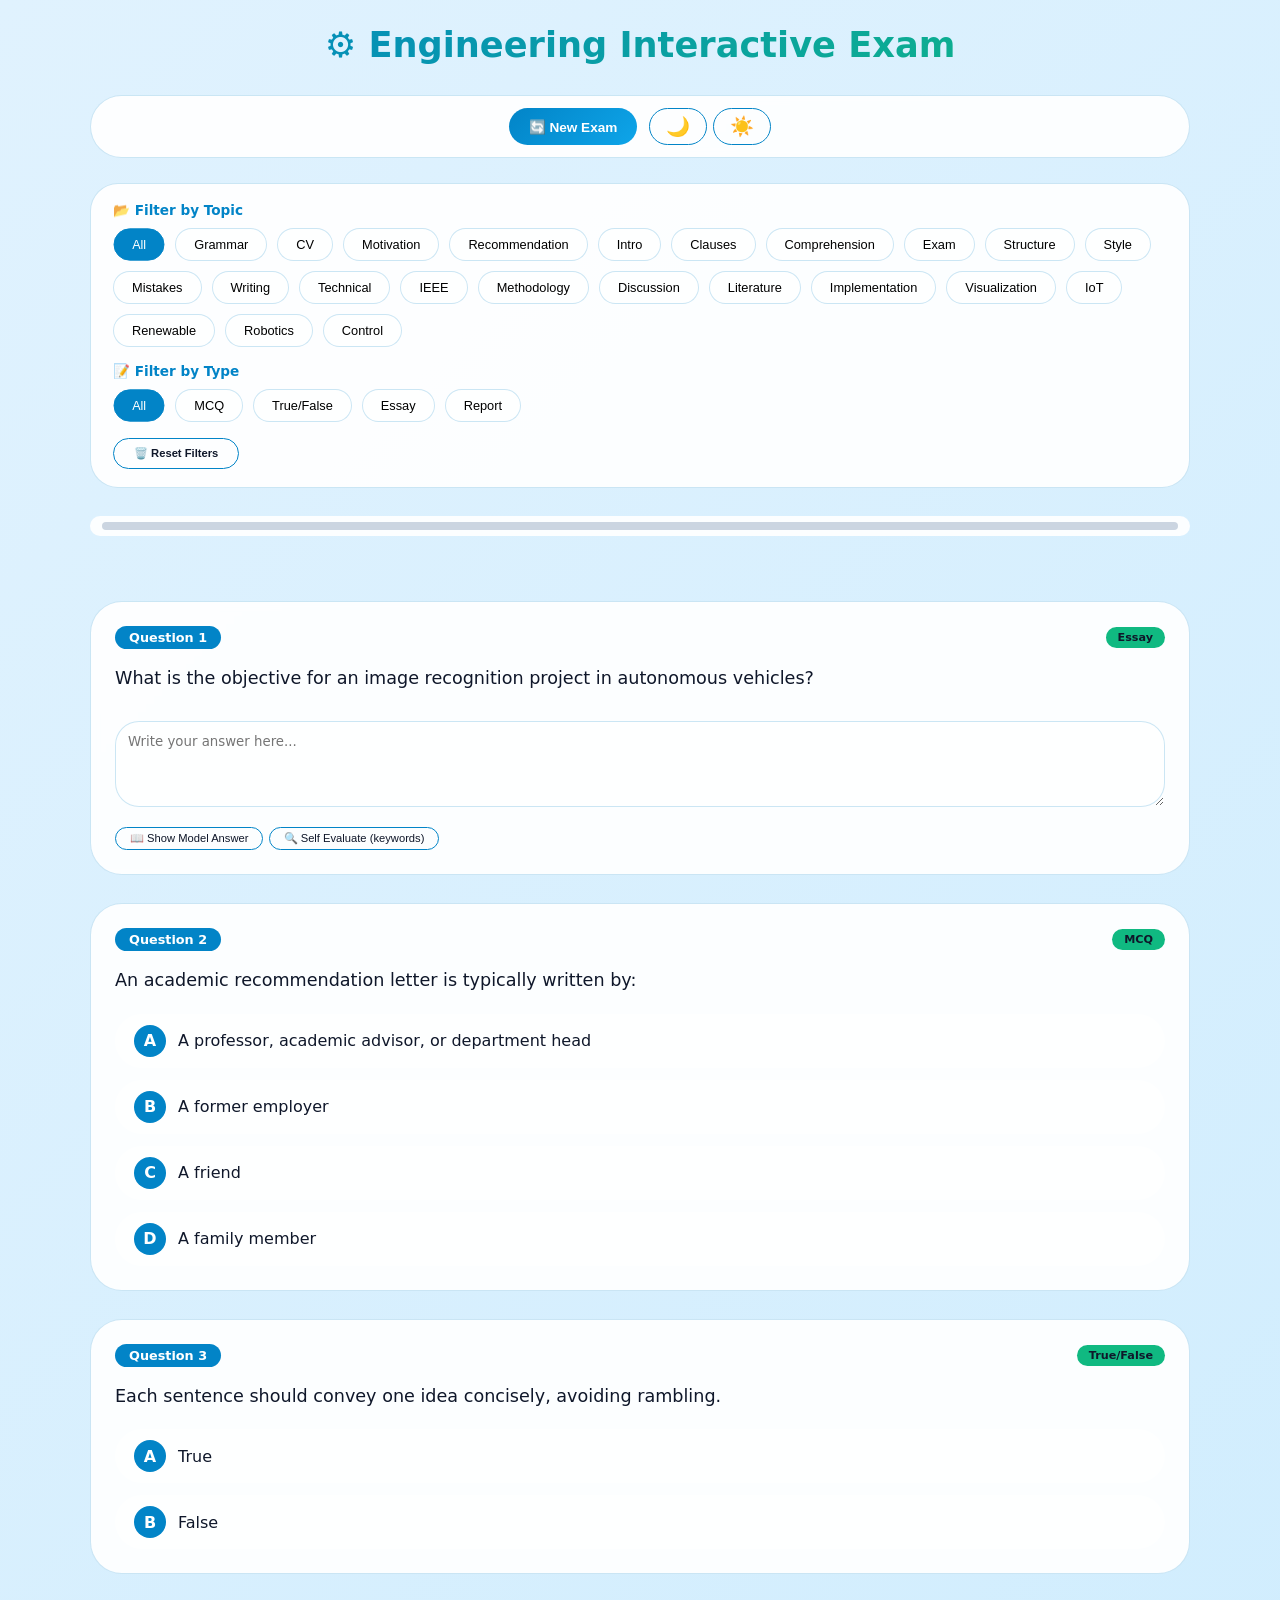
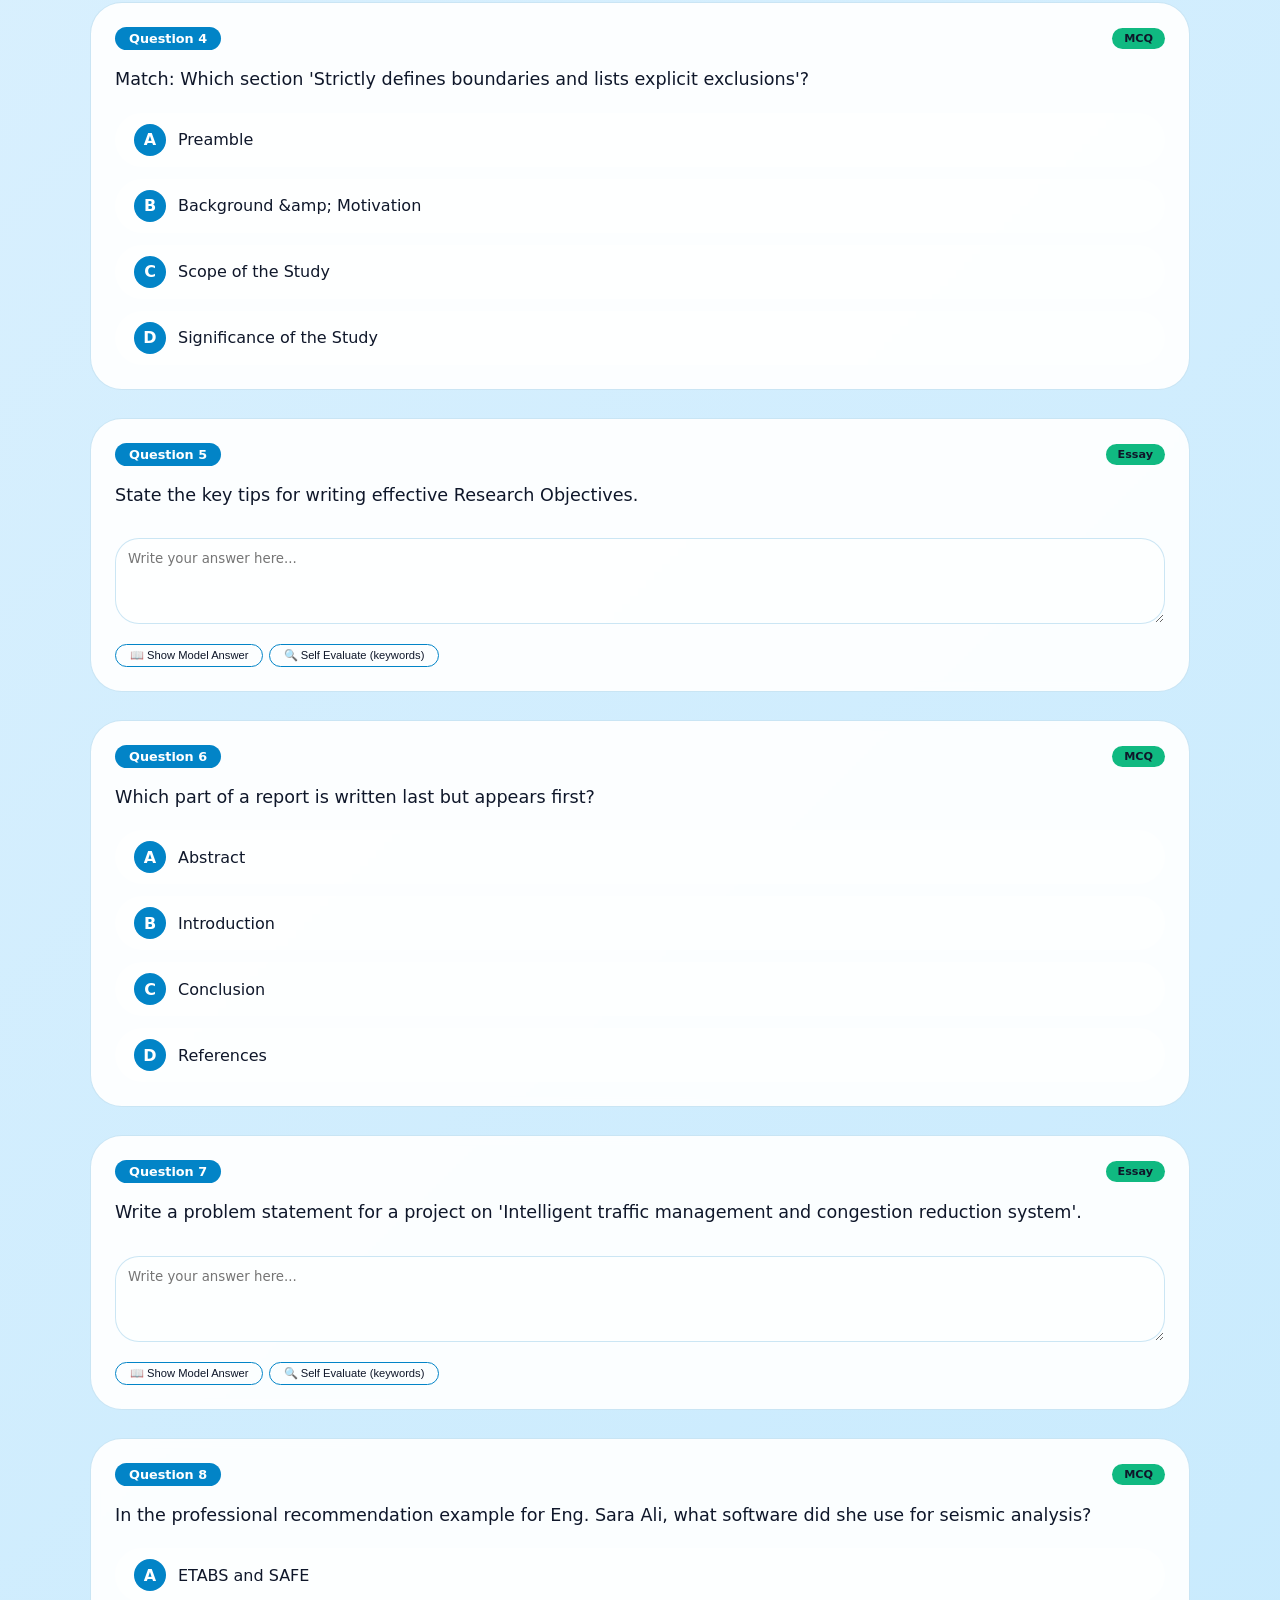
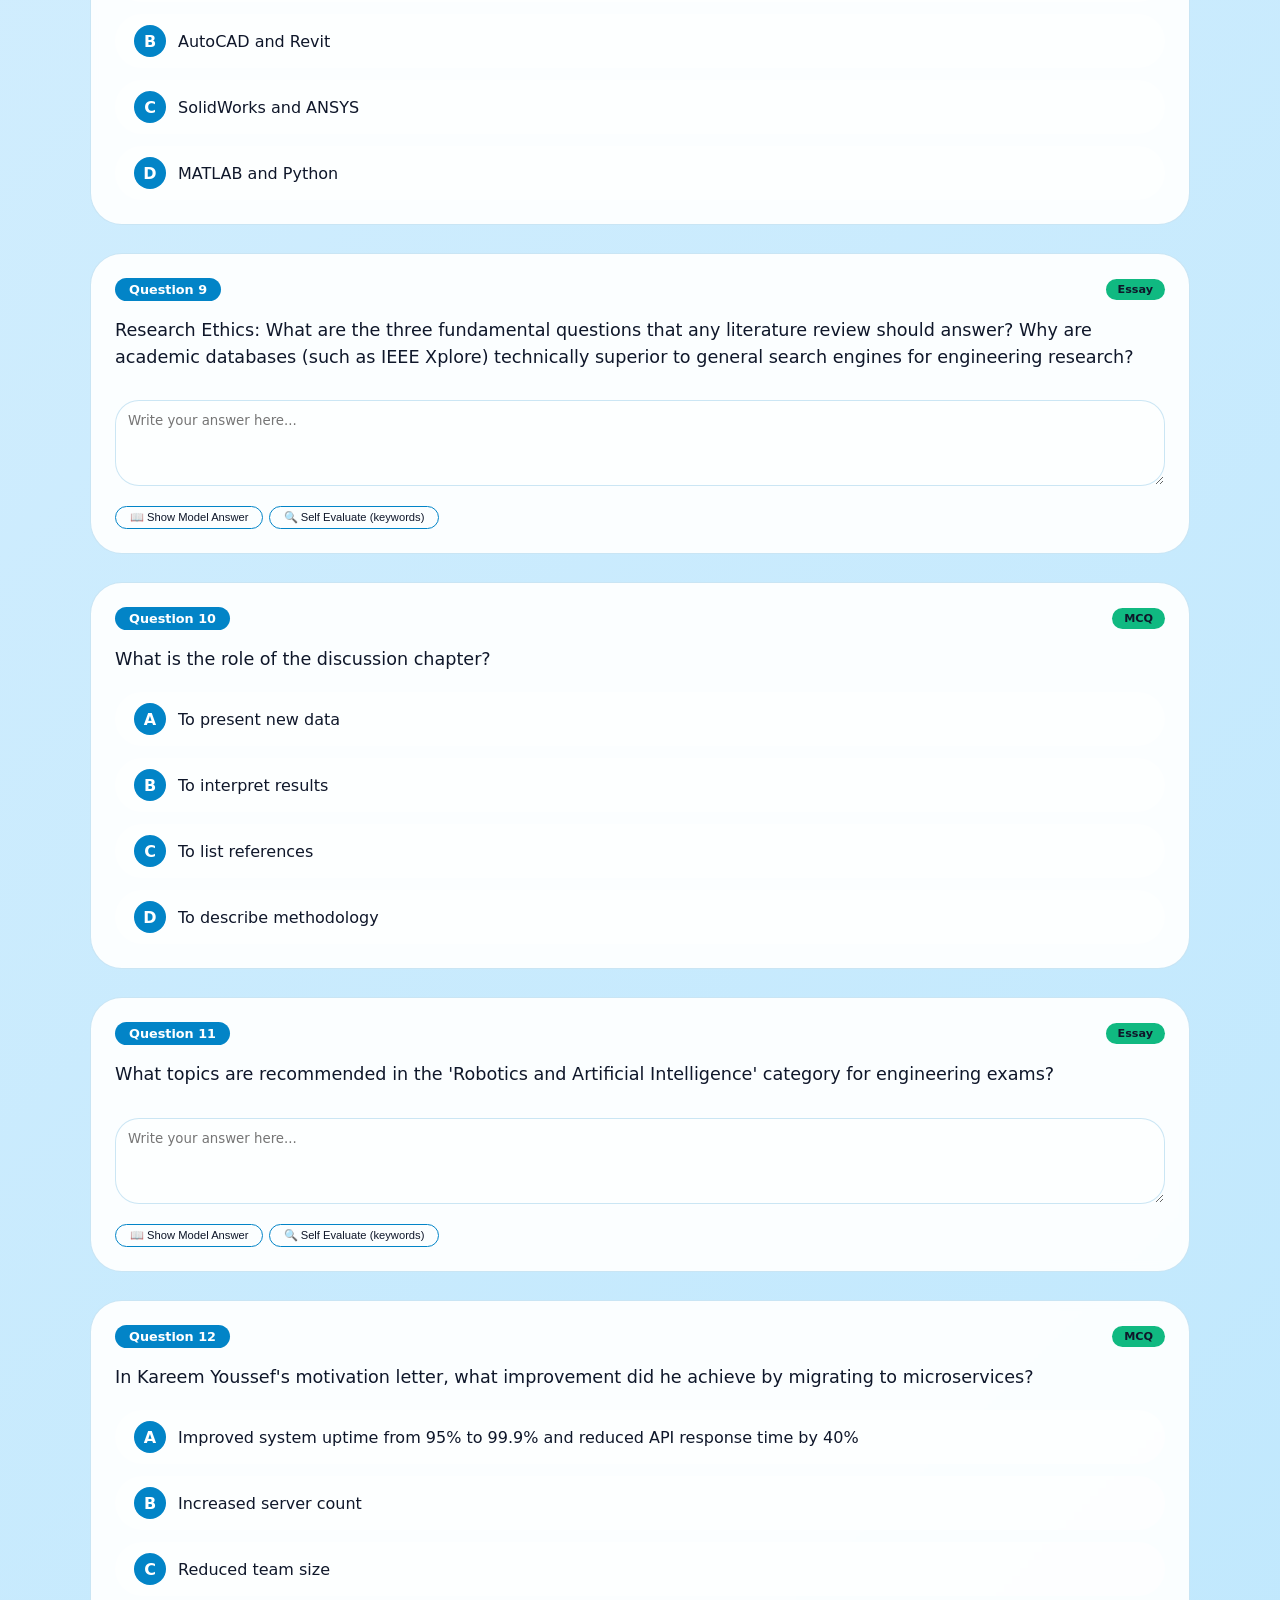
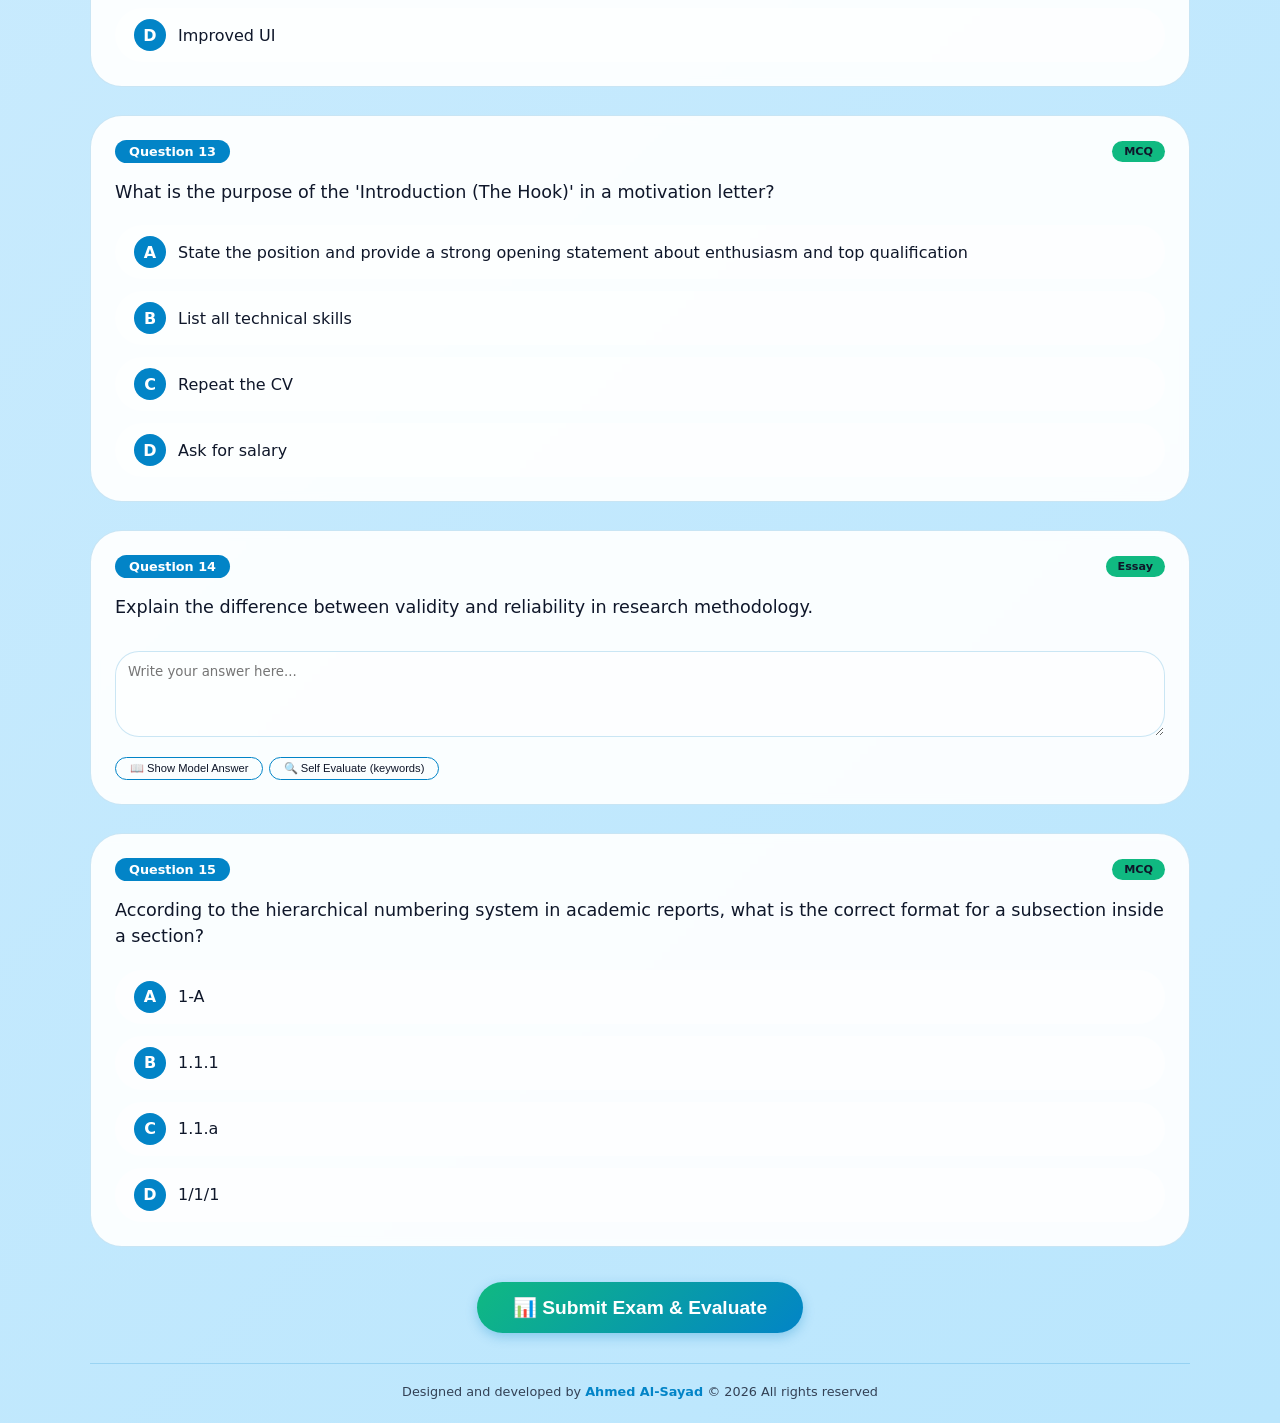
==== commit 2135323b: "Update index.html" ====
--- a/index.html
+++ b/index.html
@@ -549,6 +549,22 @@
 </div>
 
 <script>
+    // ============================================================
+    //  COPYRIGHT & LICENSE NOTICE (Hidden in Console)
+    // ============================================================
+    console.log("%c⚠️ Engineering Interactive Exam ⚠️", "font-size: 20px; font-weight: bold; color: #0284c7;");
+    console.log("%cThis project is protected by copyright © 2026 Ahmed Al-Sayad.", "font-size: 14px;");
+    console.log("%cUsage is permitted for educational and non-commercial purposes only.", "font-size: 14px;");
+    console.log("%cFor full terms, see the LICENSE file.", "font-size: 14px; color: #10b981;");
+
+    // ============================================================
+    //  SECURITY: Prevent Right-Click (Basic Protection)
+    // ============================================================
+    document.addEventListener('contextmenu', function(e) {
+        e.preventDefault();
+        alert('⚠️ This content is protected. Please refer to the LICENSE file for usage terms.');
+    });
+
     // ============================================================
     //  SECURITY: Enhanced escapeHtml – prevents XSS completely
     // ============================================================
